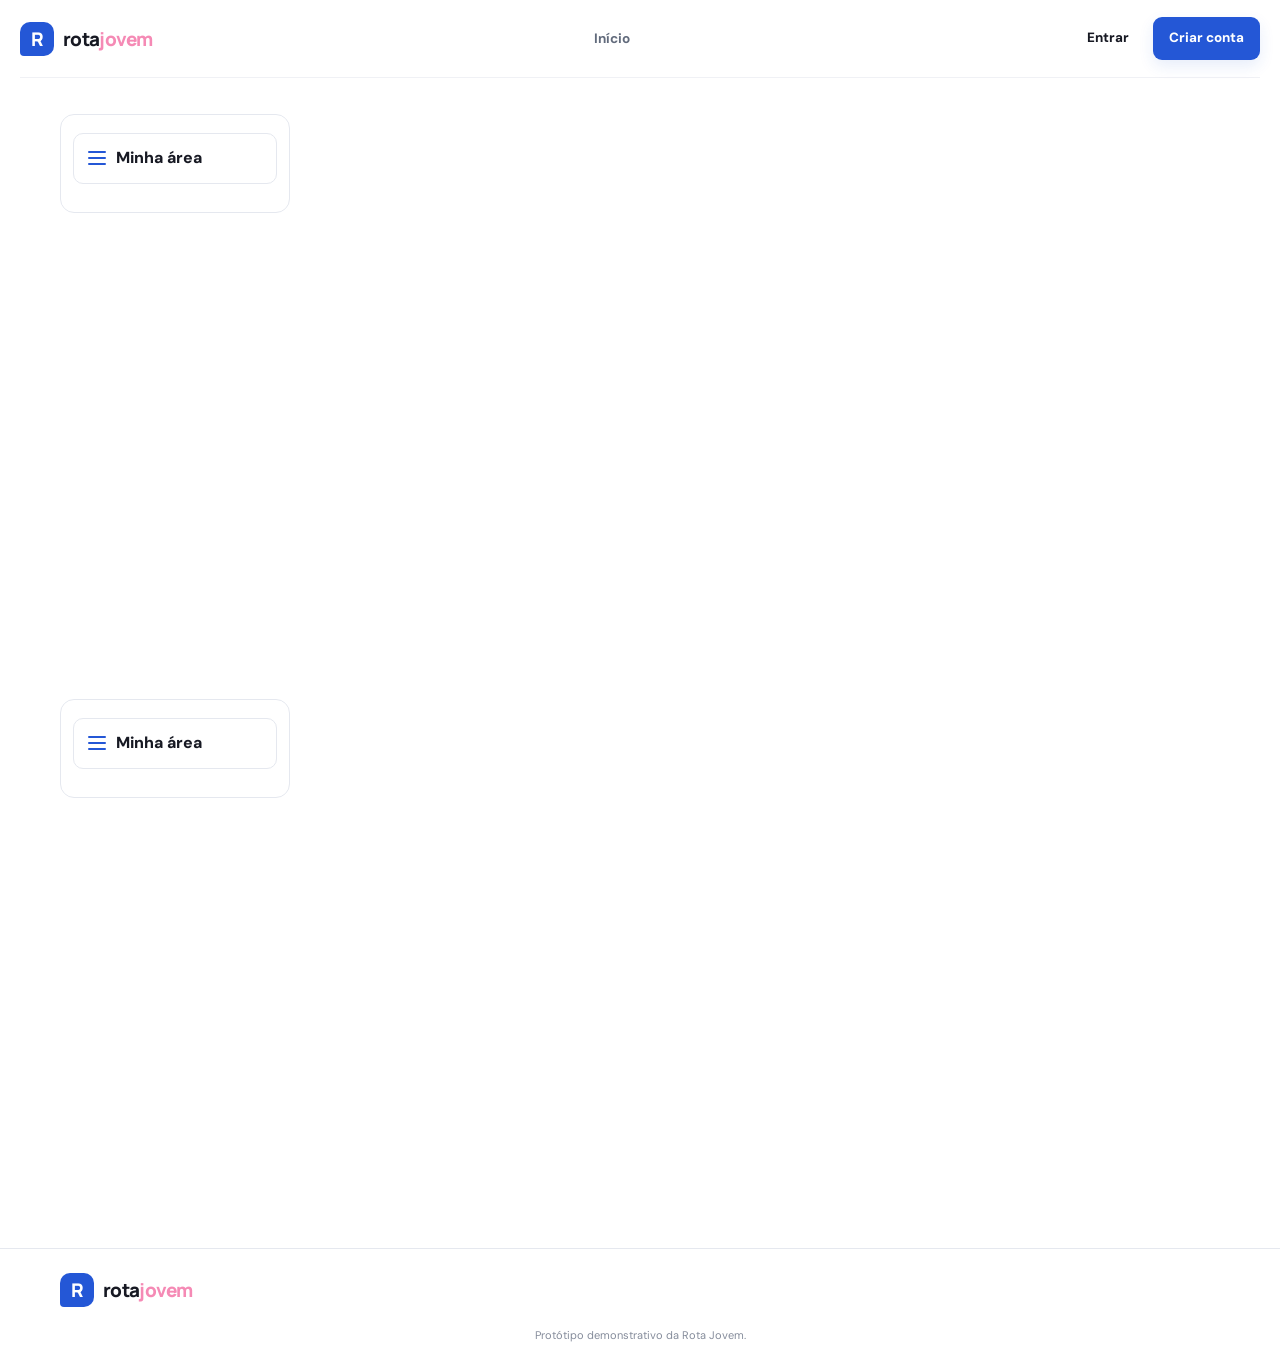
==== index.html @ 00c64051 "1- Subindo o projeto" ====
<!doctype html>
<html lang="pt-BR">

<head>
  <meta charset="utf-8">
  <meta name="viewport" content="width=device-width,initial-scale=1">
  <meta name="theme-color" content="#2457d6">
  <title>Rota Jovem | Desenvolvimento e oportunidades</title>
  <link rel="stylesheet" href="style.css">
  <script src="app.js" defer></script>
</head>

<body>
  <header class="barra-superior">
    <a class="marca" href="#inicio" aria-label="Rota Jovem, início"><span
        class="simbolo-marca">R</span><span>rota<strong>jovem</strong></span></a>
    <button class="menu-celular" id="mobileMenu" aria-label="Abrir menu">Menu</button>
    <nav id="mainNav" class="navegacao-principal">
      <a href="#inicio" data-view="home" id="homeNavLink">Início</a>
    </nav>
    <div class="acoes-superiores" id="topActions">
      <button class="botao botao-discreto" data-action="open-login">Entrar</button>
      <button class="botao botao-principal" data-action="open-register">Criar conta</button>
    </div>
  </header>

  <main>
    <section class="tela ativo" id="view-home">
      <section class="destaque-inicial estrutura" id="inicio">
        <div class="texto-inicial">
          <p class="sobretitulo">Desenvolvimento, preparo e oportunidade</p>
          <h1>Seu próximo passo profissional <em>começa aqui.</em></h1>
          <p class="texto-chamada">Descubra seu caminho, desenvolva suas habilidades e encontre oportunidades para
            começar.</p>
          <div class="linha-botoes">
            <button class="botao botao-principal botao-grande" data-action="open-register" data-role="student">Sou
              estudante</button>
            <button class="botao botao-contorno botao-grande" data-action="open-register" data-role="company">Sou
              empresa</button>
          </div>

        </div>
        <div class="visual-inicial" aria-hidden="true">
          <div class="disco-inicial"></div>
          <div class="cartao-inicial">
            <span class="rotulo-pequeno">SUA ROTA</span>
            <div class="linha-ilustracao"></div>
            <div class="linha-ilustracao curto"></div>
            <div class="etapa-ilustrada"><span>01</span>
              <div><b>Descobrir</b><small>Interesses e caminhos</small></div>
            </div>
            <div class="etapa-ilustrada"><span>02</span>
              <div><b>Desenvolver</b><small>Prepare seus próximos passos</small></div>
            </div>
            <div class="etapa-ilustrada"><span>03</span>
              <div><b>Conectar</b><small>Novas oportunidades</small></div>
            </div>
          </div>
          <div class="etiqueta-ilustrada etiqueta-amarela">Aprender</div>
          <div class="etiqueta-ilustrada etiqueta-rosa">Avançar</div>
        </div>
      </section>
      <section class="avaliacoes estrutura" aria-labelledby="testimonialsTitle">
        <div class="titulo-avaliacoes">
          <p class="sobretitulo">Histórias que inspiram</p>
          <h2 id="testimonialsTitle">Novos caminhos começam com uma oportunidade.</h2>
          <div class="abas-avaliacoes" role="tablist" aria-label="Tipo de depoimento"><button type="button"
              class="aba-avaliacao ativo" data-testimonial-type="student" role="tab"
              aria-selected="true">Estudantes</button><button type="button" class="aba-avaliacao"
              data-testimonial-type="company" role="tab" aria-selected="false">Empresas</button></div>
        </div>
        <div class="carrossel-avaliacoes" aria-live="polite"><button class="seta-avaliacao" type="button"
            id="testimonialPrev" aria-label="Depoimento anterior">‹</button>
          <article class="cartao-avaliacao">
            <div class="estrelas-avaliacao" aria-label="5 de 5 estrelas">★★★★★</div>
            <blockquote id="testimonialQuote">“A plataforma me ajudou a organizar os próximos passos e enxergar
              possibilidades que eu ainda não conhecia.”</blockquote>
            <p class="autor-avaliacao" id="testimonialAuthor">Estudante participante</p><small
              class="nota-avaliacao">Exemplo ilustrativo de depoimento — não é uma avaliação real de cliente.</small>
          </article><button class="seta-avaliacao" type="button" id="testimonialNext"
            aria-label="Próximo depoimento">›</button>
        </div>
        <div class="pontos-carrossel" id="testimonialDots" aria-label="Selecionar depoimento"><button class="ativo"
            data-testimonial-index="0" aria-label="Depoimento 1"></button><button data-testimonial-index="1"
            aria-label="Depoimento 2"></button><button data-testimonial-index="2" aria-label="Depoimento 3"></button>
        </div>
      </section>
    </section>

    <section class="tela estrutura painel" id="view-student">
      <aside class="navegacao-lateral">
        <button class="botao-menu-area" type="button" aria-expanded="false" aria-controls="studentMenuLinks"><span
            class="linhas-menu" aria-hidden="true"><i></i><i></i><i></i></span> Minha área</button>
        <div class="links-menu-area" id="studentMenuLinks">
          <p class="sobretitulo">Área do estudante</p>
          <h2 id="studentGreeting">Sua jornada</h2>
          <button class="link-lateral ativo" data-panel="student-overview">Visão geral</button>
          <button class="link-lateral" data-panel="career">Orientação profissional</button>
          <button class="link-lateral" data-panel="learning">Cursos e certificados</button>
          <button class="link-lateral" data-panel="resume">Meu currículo</button>
          <button class="link-lateral" data-panel="student-jobs">Encontrar vagas</button>
          <button class="link-lateral" data-panel="tasks">Microtarefas</button>
          <button class="link-lateral" data-panel="ranking">Ranking e reconhecimento</button>
          <button class="link-lateral" data-panel="profile">Meu perfil</button>
        </div>
      </aside>
      <div class="conteudo-painel">
        <section class="painel-cartao ativo" id="panel-student-overview">
          <div class="titulo-painel">
            <div>
              <p class="sobretitulo">Seu espaço</p>
              <h1>Continue de onde parou.</h1>
              <p>Organize seu desenvolvimento e acompanhe seus próximos passos.</p>
            </div>
          </div>
          <section class="cartao-conteudo trilha-montanha">
            <div class="introducao-trilha">
              <div>
                <p class="sobretitulo">Sua trilha</p>
                <h2>Um passo de cada vez.</h2>
                <p>Avance pela montanha no seu ritmo. Cada etapa abre um novo caminho.</p>
              </div><span class="marcador-trilha">ROTA<br>JOVEM</span>
            </div>
            <div class="caminho-trilha" id="routePath"><button class="parada-trilha" data-panel-link="career"><span
                  class="numero-etapa">1</span><strong>Descobrir</strong><small>Orientação profissional</small><i
                  id="routeStatus1">Ponto de partida</i></button><span class="conector-trilha"></span><button
                class="parada-trilha" data-panel-link="learning"><span
                  class="numero-etapa">2</span><strong>Preparar</strong><small>Capacitação e cursos</small><i
                  id="routeStatus2">Próxima etapa</i></button><span class="conector-trilha"></span><button
                class="parada-trilha" data-panel-link="tasks"><span
                  class="numero-etapa">3</span><strong>Praticar</strong><small>Atividades e experiências</small><i
                  id="routeStatus3">Em seguida</i></button><span class="conector-trilha"></span><button
                class="parada-trilha" data-panel-link="resume"><span class="numero-etapa">4</span><strong>Se
                  apresentar</strong><small>Currículo e perfil</small><i id="routeStatus4">Em seguida</i></button><span
                class="conector-trilha"></span><button class="parada-trilha" data-panel-link="student-jobs"><span
                  class="numero-etapa">5</span><strong>Chegar ao topo</strong><small>Vagas e entrevistas</small><i
                  id="routeStatus5">Objetivo da jornada</i></button></div>
            <div class="base-trilha"><span id="routeProgressText">0 de 5 etapas iniciadas</span>
              <div class="progresso-trilha"><span id="routeProgressBar"></span></div><button
                class="botao botao-principal" data-panel-link="career">Continuar trilha</button>
            </div>
          </section>
          <div class="grade-indicadores">
            <article><span>Etapas concluídas</span><b id="statSteps">0 de 4</b></article>
            <article><span>Cursos concluídos</span><b id="statCourses">0</b></article>
            <article><span>Certificados enviados</span><b id="statCertificates">0</b></article>
          </div>
          <div class="grade-conteudo">
            <article class="cartao-conteudo">
              <div class="cabecalho-cartao">
                <h3>Próximos passos</h3><span class="etiqueta">Seu progresso</span>
              </div>
              <div id="nextSteps" class="lista-verificacao"></div>
            </article>
            <article class="cartao-conteudo">
              <div class="cabecalho-cartao">
                <h3>Recomendação para você</h3>
              </div>
              <div id="studentRecommendation"></div><button class="botao botao-contorno largura-total"
                data-panel-link="career">Explorar orientação profissional</button>
            </article>
          </div>
          <div class="cartao-conteudo">
            <div class="cabecalho-cartao">
              <h3>Oportunidades recentes</h3><button class="botao-texto" data-panel-link="student-jobs">Ver
                todas</button>
            </div>
            <div id="studentRecentJobs" class="lista-compacta"></div>
          </div>
        </section>

        <section class="painel-cartao" id="panel-career">
          <div class="titulo-painel">
            <div>
              <p class="sobretitulo">Orientação profissional</p>
              <h1>Descubra caminhos possíveis.</h1>
              <p>O questionário abaixo é uma orientação inicial baseada em interesses, não um diagnóstico nem uma
                decisão definitiva.</p>
            </div>
          </div>
          <div class="cartao-conteudo inicio-carreira" id="careerStart">
            <h3>Você já tem uma área em mente?</h3>
            <p>Escolha uma opção para personalizar as próximas informações.</p>
            <div class="linha-botoes"><button class="botao botao-principal" id="careerUndecided">Ainda estou
                descobrindo</button><button class="botao botao-contorno" id="careerDefined">Já tenho uma área</button>
            </div>
          </div>
          <form class="cartao-conteudo pilha-formulario" id="careerQuiz" hidden>
            <h3>Questionário de interesses</h3>
            <p>Marque a opção que mais combina com você em cada pergunta.</p>
            <div id="quizQuestions"></div>
            <button class="botao botao-principal" type="submit">Ver minhas áreas sugeridas</button>
          </form>
          <form class="cartao-conteudo pilha-formulario" id="careerKnown" hidden>
            <h3>Explore uma área específica</h3><label for="knownCareer">Área ou carreira de interesse</label><input
              id="knownCareer" class="campo" placeholder="Ex.: tecnologia, administração, saúde" required>
            <button class="botao botao-principal" type="submit">Explorar possibilidades</button>
          </form>
          <div id="careerResults" class="cartao-conteudo" hidden></div>
          <div class="cartao-conteudo">
            <div class="cabecalho-cartao">
              <h3>Áreas para explorar</h3>
            </div>
            <div id="careerCatalog" class="grade-carreiras"></div>
          </div>
        </section>

        <section class="painel-cartao" id="panel-learning">
          <div class="titulo-painel">
            <div>
              <p class="sobretitulo">Capacitação</p>
              <h1>Aprenda algo novo.</h1>
              <p>Conteúdos introdutórios e indicações de cursos gratuitos para desenvolver competências.</p>
            </div>
          </div>
          <div id="courseGrid" class="grade-cursos"></div>
          <div class="cartao-conteudo pilha-formulario">
            <h3>Enviar certificado</h3>
            <p>Depois de concluir um curso, registre o certificado no seu perfil. O protótipo guarda o nome do arquivo e
              os dados informados neste navegador; o documento não é enviado a um servidor.</p>
            <form id="certificateForm"><label for="certificateCourse">Curso concluído</label><select class="campo"
                id="certificateCourse" required></select><label for="certificateFile">Arquivo do certificado (PDF ou
                imagem)</label><input class="campo" id="certificateFile" type="file" accept=".pdf,.png,.jpg,.jpeg"
                required><button class="botao botao-principal" type="submit">Registrar certificado</button></form>
            <div id="certificateList" class="lista-compacta"></div>
          </div>
        </section>

        <section class="painel-cartao" id="panel-resume">
          <div class="titulo-painel">
            <div>
              <p class="sobretitulo">Currículo</p>
              <h1>Apresente suas habilidades.</h1>
              <p>Preencha os dados e gere uma versão simples para revisar, imprimir ou salvar em PDF.</p>
            </div>
          </div>
          <form id="resumeForm" class="cartao-conteudo grade-formulario">
            <label>Nome para o currículo<input class="campo" name="fullName" required></label><label>E-mail de
              contato<input class="campo" name="email" type="email" required></label>
            <label>Cidade / região<input class="campo" name="location"
                placeholder="Ex.: Campinas, SP"></label><label>Escolaridade<input class="campo" name="education"
                placeholder="Ex.: 2º ano do ensino médio"></label>
            <label>Área de interesse<input class="campo" name="interests"
                placeholder="Ex.: administração, tecnologia"></label><label>Habilidades<input class="campo"
                name="skills" placeholder="Separe por vírgulas"></label>
            <label class="largo">Objetivo profissional<textarea class="campo" name="objective" rows="3"
                placeholder="Uma breve apresentação profissional"></textarea></label>
            <label class="largo">Cursos e certificados<textarea class="campo" name="courses" rows="3"
                placeholder="Cursos concluídos, certificados e projetos"></textarea></label>
            <div class="largo linha-botoes"><button class="botao botao-principal" type="submit">Atualizar
                currículo</button><button class="botao botao-contorno" type="button" id="printResume">Imprimir / salvar
                em PDF</button></div>
          </form>
          <div id="resumePreview" class="previa-curriculo"></div>
        </section>

        <section class="painel-cartao" id="panel-student-jobs">
          <div class="titulo-painel">
            <div>
              <p class="sobretitulo">Vagas</p>
              <h1>Encontre uma oportunidade.</h1>
              <p>Filtre as vagas cadastradas neste protótipo por localidade, área, habilidades ou empresa.</p>
            </div>
          </div>
          <form id="jobFilter" class="cartao-conteudo grade-filtros">
            <label>Localidade<input class="campo" name="location" placeholder="Cidade ou remoto"></label><label>Área de
              interesse<input class="campo" name="area" placeholder="Ex.: tecnologia"></label><label>Habilidades
              exigidas<input class="campo" name="skills" placeholder="Ex.: comunicação"></label><label>Empresa
              desejada<input class="campo" name="company" placeholder="Nome da empresa"></label>
            <label class="largo">Certificados exigidos<input class="campo" name="certificate"
                placeholder="Opcional"></label>
            <div class="largo linha-botoes"><button class="botao botao-principal" type="submit">Filtrar
                oportunidades</button><button class="botao botao-contorno" type="reset">Limpar filtros</button></div>
          </form>
          <div id="jobResults" class="grade-vagas"></div>
        </section>

        <section class="painel-cartao" id="panel-tasks">
          <div class="titulo-painel">
            <div>
              <p class="sobretitulo">Microtarefas</p>
              <h1>Atividades de curta duração.</h1>
              <p>Esta área é demonstrativa. No projeto, tarefas remuneradas ficam restritas a pessoas com 18 anos ou
                mais.</p>
            </div>
          </div>
          <div id="taskAgeNotice" class="aviso" hidden></div>
          <div id="taskStudentArea">
            <div class="cartao-conteudo">
              <h3>Dados de recebimento</h3>
              <p>Por segurança, este protótipo não solicita nem armazena dados bancários reais. Uma versão de produção
                exigiria provedor de pagamentos e controles de segurança apropriados.</p>
              <p class="suave">Cadastro de recebimento: não disponível nesta demonstração.</p>
            </div>
            <div id="taskList" class="grade-tarefas"></div>
          </div>
        </section>

        <section class="painel-cartao" id="panel-ranking">
          <div class="titulo-painel">
            <div>
              <p class="sobretitulo">Reconhecimento</p>
              <h1>Seu progresso conta.</h1>
              <p>Uma proposta de ranking por participação em cursos e atividades concluídas, com ligas e possíveis
                recompensas educativas.</p>
            </div>
          </div>
          <div class="cartao-conteudo cartao-liga">
            <p class="sobretitulo">Sua liga demonstrativa</p>
            <h2 id="leagueName">Bronze</h2>
            <p id="leagueDescription">Conclua cursos e atividades para acumular pontos de demonstração.</p>
            <div class="trilho-progresso"><span id="leagueProgress"></span></div>
            <p id="pointsText">0 pontos</p>
          </div>
          <div class="cartao-conteudo">
            <h3>Como poderia funcionar</h3>
            <p>Os pontos representam participação no protótipo. Vouchers, visitas a empresas e outras recompensas são
              ideias para uma etapa futura; não há prêmios reais disponíveis nesta versão.</p>
          </div>
          <div class="cartao-conteudo">
            <div class="cabecalho-cartao">
              <h3>Ranking local</h3><span class="etiqueta">Dados demonstrativos</span>
            </div>
            <div id="rankingList" class="ranking-list"></div>
          </div>
        </section>

        <section class="painel-cartao" id="panel-profile">
          <div class="titulo-painel">
            <div>
              <p class="sobretitulo">Conta</p>
              <h1>Seu perfil.</h1>
              <p>Revise os dados básicos usados para personalizar a experiência.</p>
            </div>
          </div>
          <form id="studentProfileForm" class="cartao-conteudo pilha-formulario"><label>Nome<input class="campo"
                name="name" required></label><label>E-mail<input class="campo" name="email" type="email"
                required></label><label>Idade<input class="campo" name="age" type="number" min="14" max="20"
                required></label><label>Escolaridade<select class="campo" name="education" required>
                <option value="">Selecione</option>
                <option>Ensino médio — 1º ano</option>
                <option>Ensino médio — 2º ano</option>
                <option>Ensino médio — 3º ano</option>
                <option>Ensino técnico integrado</option>
                <option>Ensino médio concluído</option>
              </select></label><button class="botao botao-principal" type="submit">Salvar perfil</button></form>
        </section>
      </div>
    </section>

    <section class="tela estrutura painel" id="view-company">
      <aside class="navegacao-lateral">
        <button class="botao-menu-area" type="button" aria-expanded="false" aria-controls="companyMenuLinks"><span
            class="linhas-menu" aria-hidden="true"><i></i><i></i><i></i></span> Minha área</button>
        <div class="links-menu-area" id="companyMenuLinks">
          <p class="sobretitulo">Área da empresa</p>
          <h2 id="companyGreeting">Painel da empresa</h2>
          <button class="link-lateral ativo" data-panel="company-overview">Visão geral</button>
          <button class="link-lateral" data-panel="company-vacancies">Vagas de emprego</button>
          <button class="link-lateral" data-panel="company-tasks">Microtarefas</button>
          <button class="link-lateral" data-panel="company-candidates">Candidatos compatíveis</button>
          <button class="link-lateral" data-panel="company-plan">Planos e divulgação</button>
          <button class="link-lateral" data-panel="company-profile">Perfil da empresa</button>
        </div>
      </aside>
      <div class="conteudo-painel">
        <section class="painel-cartao ativo" id="panel-company-overview">
          <div class="titulo-painel">
            <div>
              <p class="sobretitulo">Painel da empresa</p>
              <h1>Divulgue e encontre talentos.</h1>
              <p>Publique oportunidades, acompanhe inscrições e consulte perfis demonstrativos compatíveis.</p>
            </div><button class="botao botao-principal" data-panel-link="company-vacancies">Publicar vaga</button>
          </div>
          <div class="grade-indicadores">
            <article><span>Vagas publicadas</span><b id="companyStatJobs">0</b></article>
            <article><span>Inscrições recebidas</span><b id="companyStatApps">0</b></article>
            <article><span>Microtarefas abertas</span><b id="companyStatTasks">0</b></article>
          </div>
          <div class="cartao-conteudo">
            <div class="cabecalho-cartao">
              <h3>Suas oportunidades</h3><button class="botao-texto" data-panel-link="company-vacancies">Gerenciar
                vagas</button>
            </div>
            <div id="companyRecentJobs" class="lista-compacta"></div>
          </div>
          <div class="cartao-conteudo">
            <h3>Como funciona</h3>
            <p>Cadastre uma vaga e descreva os requisitos. A plataforma compara critérios com os perfis que existem no
              protótipo e organiza os candidatos por compatibilidade. Nenhuma contratação é automática.</p>
          </div>
        </section>
        <section class="painel-cartao" id="panel-company-vacancies">
          <div class="titulo-painel">
            <div>
              <p class="sobretitulo">Publicação</p>
              <h1>Gerencie suas vagas.</h1>
              <p>Cadastre oportunidades de Jovem Aprendiz e vagas de início de carreira.</p>
            </div>
          </div>
          <form id="vacancyForm" class="cartao-conteudo grade-formulario">
            <label class="largo">Título da vaga<input class="campo" name="title" required
                placeholder="Ex.: Jovem Aprendiz — Administrativo"></label>
            <label>Área<input class="campo" name="area" required
                placeholder="Ex.: administração"></label><label>Localidade<input class="campo" name="location" required
                placeholder="Cidade, estado ou remoto"></label>
            <label>Modalidade<select class="campo" name="workMode">
                <option>Presencial</option>
                <option>Híbrido</option>
                <option>Remoto</option>
              </select></label><label>Tipo de oportunidade<select class="campo" name="type">
                <option>Jovem Aprendiz</option>
                <option>Estágio</option>
                <option>Entrada no mercado</option>
              </select></label>
            <label class="largo">Habilidades desejadas<input class="campo" name="skills"
                placeholder="Separe por vírgulas"></label><label class="largo">Certificados ou requisitos<input
                class="campo" name="certificates" placeholder="Opcional"></label>
            <label class="largo">Descrição<textarea class="campo" name="description" rows="3" required
                placeholder="Responsabilidades e requisitos principais"></textarea></label>
            <label>Faixa etária mínima<input class="campo" name="minAge" type="number" min="14" max="99"
                value="14"></label><label>Faixa etária máxima<input class="campo" name="maxAge" type="number" min="14"
                max="99" value="20"></label>
            <div class="largo"><button class="botao botao-principal" type="submit">Publicar vaga</button></div>
          </form>
          <div class="cartao-conteudo">
            <div class="cabecalho-cartao">
              <h3>Vagas cadastradas</h3>
            </div>
            <div id="companyVacancyList" class="lista-compacta"></div>
          </div>
        </section>
        <section class="painel-cartao" id="panel-company-tasks">
          <div class="titulo-painel">
            <div>
              <p class="sobretitulo">Atividades</p>
              <h1>Publique microtarefas.</h1>
              <p>Esta funcionalidade é um protótipo e deve ser revisada juridicamente antes de uso real.</p>
            </div>
          </div>
          <form id="taskForm" class="cartao-conteudo grade-formulario">
            <label class="largo">Título da tarefa<input class="campo" name="title" required
                placeholder="Ex.: Organizar uma planilha de demonstração"></label><label>Categoria<input class="campo"
                name="area" required placeholder="Ex.: dados"></label><label>Prazo em dias<input class="campo"
                name="deadline" type="number" min="1" max="90" value="7" required></label>
            <label>Valor demonstrativo (R$)<input class="campo" name="payment" type="number" min="0" step="0.01"
                required placeholder="0,00"></label><label>Certificado obrigatório<input class="campo"
                name="certificate" placeholder="Nenhum, se não houver"></label>
            <label class="largo">Descrição e entrega esperada<textarea class="campo" name="description" rows="3"
                required></textarea></label>
            <div class="largo"><button class="botao botao-principal" type="submit">Publicar microtarefa</button></div>
          </form>
          <div class="cartao-conteudo">
            <h3>Microtarefas publicadas</h3>
            <div id="companyTaskList" class="lista-compacta"></div>
          </div>
        </section>
        <section class="painel-cartao" id="panel-company-candidates">
          <div class="titulo-painel">
            <div>
              <p class="sobretitulo">Seleção</p>
              <h1>Perfis por compatibilidade.</h1>
              <p>Veja candidatos demonstrativos e compare requisitos. Os perfis de exemplo não representam pessoas
                reais.</p>
            </div>
          </div>
          <div class="cartao-conteudo">
            <h3>Selecione uma vaga</h3><select class="campo" id="candidateVacancySelect"></select>
            <div id="candidateResults" class="lista-candidatos"></div>
          </div>
          <div class="cartao-conteudo">
            <h3>Modelo de acesso</h3>
            <p>A navegação e uma prévia limitada de perfis são gratuitas no conceito freemium. O acesso a uma base
              ampliada e serviços de divulgação aparecem como opções de plano, sem cobrança real implementada.</p>
            <button class="botao botao-contorno" data-panel-link="company-plan">Ver planos demonstrativos</button>
          </div>
        </section>
        <section class="painel-cartao" id="panel-company-plan">
          <div class="titulo-painel">
            <div>
              <p class="sobretitulo">Modelo freemium</p>
              <h1>Escolha como divulgar.</h1>
              <p>Valores abaixo são apenas exemplos para discutir o modelo comercial; não há pagamentos habilitados.</p>
            </div>
          </div>
          <div class="grade-planos">
            <article class="cartao-plano">
              <p class="sobretitulo">Gratuito</p>
              <h2>R$ 0</h2>
              <p>Para conhecer a plataforma.</p>
              <ul>
                <li>Publicação de vagas no protótipo</li>
                <li>Prévia limitada de perfis fictícios</li>
                <li>Filtros básicos</li>
              </ul><span class="etiqueta">Plano demonstrativo</span>
            </article>
            <article class="cartao-plano destaque">
              <p class="sobretitulo">Seleção ampliada</p>
              <h2>R$ 99 <small>/ exemplo</small></h2>
              <p>Para explorar uma base maior.</p>
              <ul>
                <li>Lista ampliada de perfis compatíveis</li>
                <li>Organização por requisitos</li>
                <li>Relatório demonstrativo de compatibilidade</li>
              </ul><span class="etiqueta">Preço ilustrativo</span>
            </article>
            <article class="cartao-plano">
              <p class="sobretitulo">Divulgação</p>
              <h2>Personalizado</h2>
              <p>Para ampliar o alcance da vaga.</p>
              <ul>
                <li>Divulgação em canais parceiros, se formalizados</li>
                <li>Publicações e campanhas</li>
                <li>Acompanhamento de resultados</li>
              </ul><span class="etiqueta">Serviço futuro</span>
            </article>
          </div>
          <div class="cartao-conteudo">
            <h3>Importante sobre a proposta</h3>
            <p>A divulgação em escolas, redes sociais e instituições depende de parcerias reais e autorização. O
              protótipo não afirma ter essas parcerias. Antes de vender acesso a currículos, será necessário definir
              consentimento, privacidade, critérios de seleção, retenção de dados e termos de serviço.</p>
          </div>
        </section>
        <section class="painel-cartao" id="panel-company-profile">
          <div class="titulo-painel">
            <div>
              <p class="sobretitulo">Conta empresarial</p>
              <h1>Dados da empresa.</h1>
            </div>
          </div>
        </section>
      </div>
    </section>


  </main>

  <footer class="rodape">
    <div class="estrutura conteudo-rodape"><a class="marca" href="#inicio"><span
          class="simbolo-marca">R</span><span>rota<strong>jovem</strong></span></a><small>Protótipo demonstrativo da
        Rota Jovem.</small></div>
  </footer>

  <div class="fundo-janela" id="authModal" hidden>
    <section class="janela" role="dialog" aria-modal="true" aria-labelledby="authTitle">
      <button class="fechar-janela" id="closeModal" aria-label="Fechar">Fechar</button>
      <a class="marca marca-janela" href="#inicio"><span
          class="simbolo-marca">R</span><span>rota<strong>jovem</strong></span></a>
      <p class="sobretitulo">Acesse a plataforma</p>
      <h2 id="authTitle">Crie sua conta</h2>
      <p id="authIntro" class="suave">Escolha seu perfil e preencha os dados.</p>
      <div class="abas-acesso"><button class="aba-acesso ativo" data-auth-mode="register">Criar conta</button><button
          class="aba-acesso" data-auth-mode="login">Entrar</button></div>
      <form id="authForm" class="pilha-formulario">
        <fieldset class="escolha-perfil">
          <legend>Tipo de conta</legend><label><input type="radio" name="role" value="student" checked>
            Estudante</label><label><input type="radio" name="role" value="company"> Empresa</label>
        </fieldset>
        <div id="authNameWrap"><label for="authName">Nome completo / empresa</label><input class="campo" id="authName"
            name="name" required></div>
        <div id="authStudentFields"><label for="authCpf">CPF</label><input class="campo" id="authCpf" name="cpf"
            inputmode="numeric" autocomplete="off" placeholder="000.000.000-00" maxlength="14"><label
            for="authAge">Idade (14 a 20 anos)</label><input class="campo" id="authAge" name="age" type="number"
            min="14" max="20"><label for="authEducation">Escolaridade</label><select class="campo" id="authEducation"
            name="education">
            <option value="">Selecione</option>
            <option>Ensino médio — 1º ano</option>
            <option>Ensino médio — 2º ano</option>
            <option>Ensino médio — 3º ano</option>
            <option>Ensino técnico integrado</option>
            <option>Ensino médio concluído</option>
          </select></div>
        <div id="authCompanyFields" hidden><label for="authCnpj">CNPJ</label><input class="campo" id="authCnpj"
            name="cnpj" inputmode="numeric" placeholder="00.000.000/0000-00" maxlength="18"></div>
        <label for="authEmail">E-mail</label><input class="campo" id="authEmail" name="email" type="email" required>
        <label for="authPassword">Senha</label><input class="campo" id="authPassword" name="password" type="password"
          minlength="6" required>
        <button class="botao botao-principal botao-grande largura-total" id="authSubmit" type="submit">Criar conta
          demonstrativa</button>
        <p class="texto-miudo">Use somente dados fictícios. Esta demonstração guarda dados no navegador e não possui
          segurança de autenticação de um serviço real.</p>
      </form>
    </section>
  </div>
  <div class="fundo-janela" id="jobInfoModal" hidden>
    <section class="janela janela-detalhes-vaga" role="dialog" aria-modal="true" aria-labelledby="jobInfoTitle"><button
        class="fechar-janela" id="closeJobInfo" aria-label="Fechar">Fechar</button>
      <p class="sobretitulo" id="jobInfoCompany">Empresa</p>
      <h2 id="jobInfoTitle">Detalhes da vaga</h2>
      <div id="jobInfoBody"></div><button class="botao botao-principal botao-grande largura-total"
        id="jobInfoInterest">Tenho interesse</button>
    </section>
  </div>
  <div class="notificacao" id="toast" role="status" aria-live="polite"></div>
</body>

</html>
---- style.css ----
@import url('https://fonts.googleapis.com/css2?family=DM+Sans:wght@400;500;600;700&family=Manrope:wght@400;500;600;700;800&display=swap');

:root {
    --blue: #2457d6;
    --blue-dark: #173b96;
    --blue-pale: #edf2ff;
    --yellow: #ffd84d;
    --pink: #f58ab5;
    --pink-pale: #fff0f6;
    --ink: #171923;
    --muted: #697184;
    --line: #e5e8ef;
    --paper: #fff;
    --wash: #f7f8fb;
    --green: #21784c;
    --radius: 16px
}

* {
    box-sizing: border-box
}

html {
    scroll-behavior: smooth;
    scroll-padding-top: 88px
}

body {
    margin: 0;
    font-family: 'DM Sans', sans-serif;
    color: var(--ink);
    background: #fff;
    line-height: 1.55
}

button,
input,
textarea,
select {
    font: inherit
}

button {
    cursor: pointer
}

a {
    color: inherit;
    text-decoration: none
}

button:focus-visible,
a:focus-visible,
input:focus-visible,
select:focus-visible,
textarea:focus-visible {
    outline: 3px solid #2457d655;
    outline-offset: 2px
}

.estrutura {
    width: min(1160px, calc(100% - 40px));
    margin-inline: auto
}

.barra-superior {
    height: 78px;
    width: min(1240px, calc(100% - 40px));
    margin: auto;
    display: flex;
    align-items: center;
    justify-content: space-between;
    gap: 24px;
    border-bottom: 1px solid #f0f1f5
}

.marca {
    display: inline-flex;
    align-items: center;
    gap: 9px;
    font: 800 1.18rem Manrope, sans-serif;
    letter-spacing: -.7px;
    white-space: nowrap
}

.marca strong {
    color: var(--pink);
    font-weight: 800
}

.simbolo-marca {
    display: grid;
    place-items: center;
    width: 34px;
    height: 34px;
    border-radius: 10px 10px 10px 4px;
    background: var(--blue);
    color: white
}

.navegacao-principal {
    display: flex;
    gap: 25px
}

.navegacao-principal a {
    font-size: .85rem;
    font-weight: 700;
    color: #626b7c
}

.navegacao-principal a:hover {
    color: var(--blue)
}

.acoes-superiores {
    display: flex;
    gap: 8px
}

.botao {
    display: inline-flex;
    align-items: center;
    justify-content: center;
    gap: 8px;
    padding: 10px 15px;
    border: 1px solid transparent;
    border-radius: 9px;
    font-size: .84rem;
    font-weight: 800;
    transition: transform .18s, background .18s, border-color .18s
}

.botao:hover {
    transform: translateY(-1px)
}

.botao-principal {
    background: var(--blue);
    color: #fff;
    box-shadow: 0 6px 15px #2457d61c
}

.botao-principal:hover {
    background: var(--blue-dark)
}

.botao-contorno {
    border-color: #d8deea;
    background: #fff;
    color: var(--ink)
}

.botao-contorno:hover {
    border-color: var(--blue);
    color: var(--blue)
}

.botao-discreto {
    background: white;
    color: var(--ink)
}

.botao-escuro {
    background: var(--ink);
    color: white
}

.botao-grande {
    padding: 13px 19px;
    font-size: .9rem
}

.largura-total {
    width: 100%
}

.menu-celular {
    display: none;
    border: 1px solid var(--line);
    background: white;
    padding: 8px 11px;
    border-radius: 8px;
    font-weight: 700
}

.destaque-inicial {
    display: grid;
    grid-template-columns: 1.05fr .95fr;
    align-items: center;
    gap: 45px;
    padding-top: 66px;
    padding-bottom: 68px
}

.sobretitulo {
    margin: 0 0 12px;
    color: var(--blue);
    font-size: .69rem;
    letter-spacing: 1.25px;
    text-transform: uppercase;
    font-weight: 800
}

.destaque-inicial h1,
.titulo-painel h1 {
    font: 800 clamp(2.7rem, 4.7vw, 4.15rem)/1.1 Manrope, sans-serif;
    letter-spacing: -2px;
    margin: 0;
    max-width: 650px
}

.destaque-inicial h1 em,
.titulo-secao h2 em {
    font-style: normal;
    color: var(--blue)
}

.texto-chamada {
    font-size: 1rem;
    color: var(--muted);
    max-width: 560px;
    margin: 20px 0 24px
}

.linha-botoes {
    display: flex;
    align-items: center;
    gap: 10px;
    flex-wrap: wrap
}

.texto-auxiliar {
    margin: 19px 0 0;
    color: #858c9b;
    font-size: .75rem
}

.visual-inicial {
    height: 370px;
    border-radius: 25px;
    background: linear-gradient(135deg, #f0f4ff, #fff1f6);
    position: relative;
    overflow: hidden;
    display: grid;
    place-items: center
}

.disco-inicial {
    position: absolute;
    width: 285px;
    height: 285px;
    border-radius: 50%;
    background: #dce6ff;
    right: 10%;
    top: 35px
}

.cartao-inicial {
    position: relative;
    z-index: 1;
    width: min(300px, 78%);
    padding: 24px;
    background: #fff;
    border: 1px solid #fff;
    border-radius: 17px;
    box-shadow: 0 24px 55px #263d7518;
    transform: rotate(-2deg)
}

.rotulo-pequeno {
    font-size: .65rem;
    font-weight: 800;
    letter-spacing: 1.4px;
    color: var(--blue)
}

.linha-ilustracao {
    height: 7px;
    border-radius: 8px;
    background: #e9ecf3;
    margin-top: 13px
}

.linha-ilustracao.short {
    width: 60%;
    margin-bottom: 17px
}

.etapa-ilustrada {
    display: flex;
    align-items: center;
    gap: 11px;
    border-top: 1px solid var(--line);
    padding: 12px 0
}

.etapa-ilustrada>span {
    display: grid;
    place-items: center;
    width: 34px;
    height: 34px;
    border-radius: 9px;
    background: var(--blue-pale);
    font-size: .7rem;
    font-weight: 800;
    color: var(--blue)
}

.etapa-ilustrada:nth-of-type(4)>span {
    background: #fff6ce;
    color: #876700
}

.etapa-ilustrada b,
.etapa-ilustrada small {
    display: block
}

.etapa-ilustrada b {
    font-size: .8rem
}

.etapa-ilustrada small {
    font-size: .68rem;
    color: var(--muted)
}

.etiqueta-ilustrada {
    position: absolute;
    z-index: 2;
    padding: 9px 14px;
    border: 1.5px solid var(--ink);
    border-radius: 8px;
    font-size: .75rem;
    font-weight: 800;
    box-shadow: 3px 3px 0 var(--ink)
}

.etiqueta-amarela {
    right: 8%;
    top: 58px;
    background: var(--yellow);
    transform: rotate(6deg)
}

.etiqueta-rosa {
    left: 6%;
    bottom: 47px;
    background: var(--pink);
    transform: rotate(-6deg)
}

.faixa-destaques {
    display: flex;
    justify-content: center;
    gap: clamp(22px, 6vw, 90px);
    padding: 19px 20px;
    background: #fbfbfd;
    border-block: 1px solid var(--line);
    flex-wrap: wrap
}

.faixa-destaques div {
    display: flex;
    align-items: center;
    gap: 10px;
    font-size: .8rem;
    font-weight: 700
}

.faixa-destaques b {
    font-size: .68rem;
    color: var(--blue);
    background: var(--blue-pale);
    padding: 5px 7px;
    border-radius: 5px
}

.secao {
    padding-top: 82px;
    padding-bottom: 82px
}

.titulo-secao {
    display: flex;
    align-items: flex-end;
    justify-content: space-between;
    gap: 25px;
    margin-bottom: 29px
}

.titulo-secao h2 {
    font: 800 clamp(1.9rem, 3vw, 2.65rem)/1.17 Manrope, sans-serif;
    letter-spacing: -1px;
    margin: 0
}

.titulo-secao>p {
    max-width: 330px;
    margin: 0;
    color: var(--muted);
    font-size: .88rem
}

.grade-etapas {
    display: grid;
    grid-template-columns: repeat(4, 1fr);
    gap: 14px
}

.cartao-etapa {
    border: 1px solid var(--line);
    border-radius: 14px;
    padding: 22px 19px;
    min-height: 190px;
    position: relative;
    overflow: hidden
}

.cartao-etapa:after {
    content: "";
    height: 4px;
    position: absolute;
    bottom: 0;
    left: 0;
    right: 0;
    background: var(--blue)
}

.cartao-etapa:nth-child(2):after {
    background: var(--pink)
}

.cartao-etapa:nth-child(3):after {
    background: var(--yellow)
}

.cartao-etapa:nth-child(4):after {
    background: var(--blue)
}

.numero-etapa {
    font-size: .7rem;
    font-weight: 800;
    color: var(--blue)
}

.cartao-etapa h3 {
    font: 800 1rem Manrope, sans-serif;
    margin: 22px 0 8px
}

.cartao-etapa p,
.colunas-publico p:not(.sobretitulo) {
    font-size: .82rem;
    color: var(--muted);
    margin: 0
}

.faixa-publico {
    background: linear-gradient(110deg, #fff0f6 0 50%, #f0f4ff 50%)
}

.colunas-publico {
    display: grid;
    grid-template-columns: 1fr 1fr;
    gap: clamp(35px, 7vw, 90px);
    padding-top: 58px;
    padding-bottom: 58px
}

.colunas-publico h2 {
    font: 800 clamp(1.65rem, 2.7vw, 2.3rem)/1.2 Manrope, sans-serif;
    letter-spacing: -.8px;
    margin: 0 0 14px;
    max-width: 480px
}

.colunas-publico article p:not(.sobretitulo) {
    max-width: 470px;
    margin-bottom: 20px
}

.grade-vagas {
    display: grid;
    grid-template-columns: repeat(3, 1fr);
    gap: 15px
}

.cartao-vaga {
    border: 1px solid var(--line);
    border-radius: 14px;
    padding: 20px;
    display: flex;
    flex-direction: column;
    min-width: 0
}

.cartao-vaga:hover {
    box-shadow: 0 14px 35px #1e305a0d
}

.empresa-vaga {
    font-size: .68rem;
    color: var(--muted);
    font-weight: 700;
    margin-bottom: 9px
}

.cartao-vaga h3 {
    font: 800 1rem/1.35 Manrope, sans-serif;
    margin: 0 0 7px
}

.metadados-vaga {
    font-size: .75rem;
    color: var(--muted);
    margin: 0 0 12px
}

.lista-etiquetas {
    display: flex;
    gap: 6px;
    flex-wrap: wrap;
    margin: 0 0 17px
}

.etiqueta {
    font-size: .65rem;
    background: var(--wash);
    padding: 5px 7px;
    border-radius: 5px;
    color: #525a6a
}

.cartao-vaga .botao {
    margin-top: auto
}

.aviso-legal,
.suave {
    color: #858c9b;
    font-size: .74rem
}

.aviso-legal {
    margin-top: 15px
}

.rodape {
    border-top: 1px solid var(--line)
}

.conteudo-rodape {
    padding: 24px 0;
    display: flex;
    align-items: center;
    gap: 20px;
    flex-wrap: wrap
}

.rodape p {
    font-size: .78rem;
    color: var(--muted);
    margin: 0
}

.rodape small {
    width: 100%;
    text-align: center;
    color: #858c9b;
    font-size: .69rem
}

.tela {
    display: none
}

.tela.active {
    display: block
}

.painel {
    display: grid;
    grid-template-columns: 230px minmax(0, 1fr);
    gap: 30px;
    padding-top: 36px;
    padding-bottom: 70px;
    min-height: 65vh
}

.navegacao-lateral {
    align-self: start;
    position: sticky;
    top: 18px;
    border: 1px solid var(--line);
    border-radius: 14px;
    padding: 18px 12px;
    background: white
}

.navegacao-lateral h2 {
    font: 800 1.1rem Manrope, sans-serif;
    margin: 0 8px 17px;
    overflow-wrap: anywhere
}

.navegacao-lateral .sobretitulo {
    margin-left: 8px
}

.link-lateral {
    display: block;
    width: 100%;
    text-align: left;
    border: 0;
    background: transparent;
    border-radius: 8px;
    padding: 10px 9px;
    color: #5e6677;
    font-size: .8rem;
    font-weight: 700;
    margin: 2px 0
}

.link-lateral:hover,
.link-lateral.active {
    background: var(--blue-pale);
    color: var(--blue)
}

.conteudo-painel {
    min-width: 0
}

.painel-cartao {
    display: none
}

.painel-cartao.active {
    display: block
}

.titulo-painel {
    display: flex;
    align-items: flex-end;
    justify-content: space-between;
    gap: 20px;
    margin-bottom: 23px
}

.titulo-painel h1 {
    font-size: clamp(1.9rem, 3.5vw, 2.65rem);
    letter-spacing: -1.1px
}

.titulo-painel p:not(.sobretitulo) {
    color: var(--muted);
    font-size: .86rem;
    margin: 10px 0 0;
    max-width: 650px
}

.grade-indicadores {
    display: grid;
    grid-template-columns: repeat(3, 1fr);
    gap: 12px;
    margin-bottom: 17px
}

.grade-indicadores article {
    padding: 17px;
    border: 1px solid var(--line);
    border-radius: 12px
}

.grade-indicadores span,
.grade-indicadores b {
    display: block
}

.grade-indicadores span {
    font-size: .72rem;
    color: var(--muted)
}

.grade-indicadores b {
    font: 800 1.55rem Manrope, sans-serif;
    margin-top: 6px
}

.grade-conteudo {
    display: grid;
    grid-template-columns: 1fr 1fr;
    gap: 14px
}

.cartao-conteudo {
    border: 1px solid var(--line);
    border-radius: 13px;
    padding: 20px;
    margin-bottom: 14px;
    min-width: 0
}

.cartao-conteudo h3 {
    font: 800 1rem Manrope, sans-serif;
    margin: 0 0 10px
}

.cartao-conteudo p {
    font-size: .83rem;
    color: var(--muted)
}

.cabecalho-cartao {
    display: flex;
    align-items: center;
    justify-content: space-between;
    gap: 12px;
    margin-bottom: 12px
}

.cabecalho-cartao h3 {
    margin: 0
}

.etiqueta {
    display: inline-flex;
    padding: 5px 8px;
    border-radius: 5px;
    background: var(--blue-pale);
    color: var(--blue);
    font-size: .65rem;
    font-weight: 800
}

.botao-texto {
    border: 0;
    background: transparent;
    color: var(--blue);
    font-size: .78rem;
    font-weight: 800
}

.lista-verificacao {
    display: grid;
    gap: 11px
}

.item-verificacao {
    display: flex;
    align-items: center;
    gap: 9px;
    font-size: .79rem
}

.marca-verificacao {
    width: 18px;
    height: 18px;
    border: 1px solid #cdd3df;
    border-radius: 5px;
    display: grid;
    place-items: center;
    font-size: .65rem;
    color: var(--green);
    flex-shrink: 0
}

.marca-verificacao.done {
    background: #e8f6ee;
    border-color: #b8e2c9
}

.caixa-recomendacao {
    padding: 14px;
    border-radius: 10px;
    background: var(--blue-pale);
    margin-bottom: 13px
}

.caixa-recomendacao h4 {
    margin: 0 0 6px;
    font-size: .88rem
}

.caixa-recomendacao p {
    margin: 0;
    font-size: .78rem
}

.lista-compacta {
    display: grid;
    gap: 0
}

.linha-compacta {
    display: flex;
    align-items: flex-start;
    justify-content: space-between;
    gap: 15px;
    padding: 13px 0;
    border-bottom: 1px solid var(--line)
}

.linha-compacta:last-child {
    border-bottom: 0
}

.linha-compacta h4 {
    font-size: .83rem;
    margin: 0 0 3px
}

.linha-compacta p {
    font-size: .73rem;
    margin: 0;
    color: var(--muted)
}

.linha-compacta .acoes-linha {
    display: flex;
    gap: 6px;
    flex-wrap: wrap;
    justify-content: flex-end
}

.botao-pequeno {
    border: 1px solid var(--line);
    background: #fff;
    border-radius: 7px;
    padding: 6px 9px;
    font-size: .7rem;
    font-weight: 800;
    color: var(--blue)
}

.botao-pequeno.danger {
    color: #b42335
}

.estado-vazio {
    padding: 17px;
    border-radius: 9px;
    background: var(--wash);
    color: var(--muted);
    font-size: .8rem
}

.pilha-formulario {
    display: grid;
    gap: 9px
}

.pilha-formulario label,
.grade-formulario label,
.grade-filtros label {
    display: grid;
    gap: 6px;
    font-size: .76rem;
    font-weight: 800
}

.campo {
    width: 100%;
    padding: 10px 11px;
    border: 1px solid #d7dce6;
    border-radius: 8px;
    background: white;
    color: var(--ink);
    font-size: .82rem;
    outline: none
}

.campo:focus {
    border-color: var(--blue);
    box-shadow: 0 0 0 3px #2457d618
}

.campo::placeholder {
    color: #9ba1ae
}

.grade-formulario,
.grade-filtros {
    display: grid;
    grid-template-columns: repeat(2, minmax(0, 1fr));
    gap: 14px
}

.grade-filtros {
    grid-template-columns: repeat(4, minmax(0, 1fr))
}

.largo {
    grid-column: 1/-1
}

.grade-formulario .linha-botoes {
    align-self: end
}

.inicio-carreira h3 {
    font-size: 1.1rem
}

.inicio-carreira p {
    margin: 0 0 17px
}

.inicio-carreira .linha-botoes {
    margin-top: 15px
}

.grade-carreiras {
    display: grid;
    grid-template-columns: repeat(2, 1fr);
    gap: 10px
}

.item-carreira {
    border: 1px solid var(--line);
    border-radius: 10px;
    padding: 13px
}

.item-carreira h4 {
    margin: 0 0 6px;
    font-size: .84rem
}

.item-carreira p {
    font-size: .75rem;
    margin: 0 0 8px
}

.item-carreira small {
    font-size: .68rem;
    color: var(--blue);
    font-weight: 700
}

.pergunta-teste {
    padding: 14px 0;
    border-bottom: 1px solid var(--line)
}

.pergunta-teste p {
    font-weight: 800;
    color: var(--ink);
    margin: 0 0 9px
}

.pergunta-teste label {
    display: flex;
    align-items: center;
    gap: 8px;
    margin: 7px 0;
    font-weight: 500;
    font-size: .8rem
}

.grade-cursos {
    display: grid;
    grid-template-columns: repeat(2, minmax(0, 1fr));
    gap: 12px;
    margin-bottom: 15px
}

.cartao-curso {
    border: 1px solid var(--line);
    border-radius: 13px;
    padding: 17px;
    display: flex;
    flex-direction: column;
    gap: 10px
}

.cartao-curso h3 {
    font: 800 .98rem Manrope, sans-serif;
    margin: 0
}

.cartao-curso p {
    font-size: .77rem;
    color: var(--muted);
    margin: 0
}

.cartao-curso .rodape-curso {
    display: flex;
    align-items: center;
    justify-content: space-between;
    gap: 10px;
    margin-top: auto
}

.cartao-curso small {
    font-size: .68rem;
    color: var(--muted)
}

.cartao-curso a {
    font-size: .75rem;
    color: var(--blue);
    font-weight: 800
}

.cartao-curso .botao {
    align-self: flex-start
}

.entrada-certificado {
    font-size: .78rem;
    padding: 10px 0;
    border-bottom: 1px solid var(--line)
}

.entrada-certificado:last-child {
    border: 0
}

.previa-curriculo {
    border: 1px solid var(--line);
    border-radius: 13px;
    padding: 25px;
    margin-top: 15px
}

.previa-curriculo h2 {
    font: 800 1.5rem Manrope, sans-serif;
    margin: 0 0 3px
}

.previa-curriculo h3 {
    font: 800 .85rem Manrope, sans-serif;
    margin: 17px 0 5px;
    color: var(--blue)
}

.previa-curriculo p {
    font-size: .8rem;
    margin: 4px 0;
    white-space: pre-wrap
}

.grade-tarefas {
    display: grid;
    grid-template-columns: repeat(2, minmax(0, 1fr));
    gap: 12px
}

.cartao-tarefa {
    border: 1px solid var(--line);
    border-radius: 12px;
    padding: 17px
}

.cartao-tarefa h3 {
    font-size: .95rem;
    margin: 0 0 7px
}

.cartao-tarefa p {
    font-size: .77rem;
    color: var(--muted)
}

.aviso {
    border: 1px solid #f0d98c;
    background: #fff9df;
    border-radius: 10px;
    padding: 14px;
    margin-bottom: 14px;
    font-size: .82rem
}

.cartao-liga {
    background: linear-gradient(110deg, #fff6ce, #fff)
}

.cartao-liga h2 {
    font: 800 2rem Manrope, sans-serif;
    margin: 0
}

.trilho-progresso {
    height: 8px;
    border-radius: 8px;
    background: #e7e8ec;
    overflow: hidden;
    margin: 16px 0 7px
}

.trilho-progresso span {
    display: block;
    height: 100%;
    width: 0;
    background: var(--blue);
    transition: width .2s
}

.linha-ranking {
    display: grid;
    grid-template-columns: 36px 1fr auto;
    align-items: center;
    gap: 10px;
    padding: 12px 0;
    border-bottom: 1px solid var(--line)
}

.linha-ranking:last-child {
    border: 0
}

.numero-ranking {
    font: 800 .85rem Manrope;
    color: var(--blue)
}

.linha-ranking strong,
.linha-ranking small {
    display: block
}

.linha-ranking strong {
    font-size: .8rem
}

.linha-ranking small {
    font-size: .69rem;
    color: var(--muted)
}

.linha-ranking b {
    font-size: .78rem
}

.grade-planos {
    display: grid;
    grid-template-columns: repeat(3, minmax(0, 1fr));
    gap: 12px;
    margin-bottom: 15px
}

.cartao-plano {
    border: 1px solid var(--line);
    border-radius: 13px;
    padding: 18px
}

.cartao-plano.featured {
    border: 2px solid var(--blue);
    background: #f9faff
}

.cartao-plano h2 {
    font: 800 1.8rem Manrope, sans-serif;
    margin: 8px 0
}

.cartao-plano h2 small {
    font-size: .65rem;
    color: var(--muted)
}

.cartao-plano p:not(.sobretitulo) {
    font-size: .76rem;
    color: var(--muted)
}

.cartao-plano ul {
    padding-left: 17px;
    font-size: .76rem;
    display: grid;
    gap: 7px;
    margin: 18px 0
}

.cartao-plano .etiqueta {
    margin-top: 5px
}

.lista-candidatos {
    margin-top: 15px
}

.cartao-candidato {
    border: 1px solid var(--line);
    border-radius: 10px;
    padding: 14px;
    margin-top: 10px
}

.topo-candidato {
    display: flex;
    justify-content: space-between;
    gap: 12px
}

.cartao-candidato h4 {
    margin: 0 0 4px;
    font-size: .85rem
}

.cartao-candidato p {
    font-size: .73rem;
    margin: 3px 0
}

.pontuacao-compatibilidade {
    font-weight: 800;
    color: var(--blue);
    font-size: .8rem
}

.cartao-candidato .botao-pequeno {
    margin-top: 8px
}

.escolha-perfil {
    border: 1px solid var(--line);
    border-radius: 8px;
    padding: 9px;
    display: flex;
    gap: 15px;
    flex-wrap: wrap
}

.escolha-perfil legend {
    font-size: .75rem;
    font-weight: 800;
    padding: 0 4px
}

.escolha-perfil label {
    display: flex;
    align-items: center;
    gap: 6px;
    font-size: .8rem
}

.fundo-janela {
    position: fixed;
    inset: 0;
    z-index: 80;
    background: #11182799;
    display: grid;
    place-items: center;
    padding: 18px
}

.fundo-janela[hidden] {
    display: none !important
}

.janela {
    position: relative;
    background: white;
    border-radius: 17px;
    padding: 25px;
    width: min(470px, 100%);
    max-height: calc(100vh - 36px);
    overflow: auto;
    box-shadow: 0 24px 80px #0003
}

.fechar-janela {
    float: right;
    border: 0;
    background: var(--wash);
    border-radius: 7px;
    padding: 7px 9px;
    font-size: .72rem;
    font-weight: 800
}

.marca-janela {
    margin-bottom: 18px
}

.janela h2 {
    font: 800 1.7rem Manrope, sans-serif;
    margin: 0
}

.janela .suave {
    margin: 5px 0 15px
}

.abas-acesso {
    display: grid;
    grid-template-columns: 1fr 1fr;
    background: var(--wash);
    padding: 4px;
    border-radius: 8px;
    margin: 15px 0
}

.aba-acesso {
    border: 0;
    background: transparent;
    border-radius: 6px;
    padding: 8px;
    font-size: .8rem;
    font-weight: 800;
    color: var(--muted)
}

.aba-acesso.active {
    background: white;
    color: var(--blue);
    box-shadow: 0 2px 7px #0000000c
}

.texto-miudo {
    font-size: .68rem;
    color: #858c9b;
    text-align: center;
    line-height: 1.45
}

.notificacao {
    position: fixed;
    z-index: 100;
    bottom: 20px;
    left: 50%;
    transform: translate(-50%, 15px);
    opacity: 0;
    pointer-events: none;
    transition: .2s;
    background: var(--ink);
    color: white;
    border-radius: 9px;
    padding: 12px 16px;
    font-size: .8rem;
    max-width: calc(100% - 30px);
    box-shadow: 0 8px 30px #0002
}

.notificacao.show {
    opacity: 1;
    transform: translate(-50%, 0)
}

@media(max-width:1000px) {
    .destaque-inicial {
        gap: 25px
    }

    .grade-etapas {
        grid-template-columns: repeat(2, 1fr)
    }

    .painel {
        grid-template-columns: 195px minmax(0, 1fr);
        gap: 18px
    }

    .grade-filtros {
        grid-template-columns: repeat(2, minmax(0, 1fr))
    }

    .grade-planos {
        grid-template-columns: 1fr
    }

    .cartao-plano {
        padding: 16px
    }

    .grade-vagas {
        grid-template-columns: repeat(2, 1fr)
    }
}

@media(max-width:740px) {

    .estrutura,
    .barra-superior {
        width: calc(100% - 30px)
    }

    .barra-superior {
        height: 70px;
        gap: 10px
    }

    .menu-celular {
        display: block;
        margin-left: auto
    }

    .navegacao-principal {
        display: none;
        position: absolute;
        z-index: 30;
        top: 64px;
        left: 15px;
        right: 15px;
        background: white;
        border: 1px solid var(--line);
        border-radius: 10px;
        padding: 12px;
        box-shadow: 0 15px 35px #0001;
        flex-direction: column;
        gap: 4px
    }

    .navegacao-principal.open {
        display: flex
    }

    .navegacao-principal a {
        padding: 9px
    }

    .acoes-superiores {
        gap: 3px
    }

    .acoes-superiores .botao {
        padding: 8px 10px;
        font-size: .72rem
    }

    .marca {
        font-size: 1rem;
        gap: 6px
    }

    .simbolo-marca {
        width: 30px;
        height: 30px
    }

    .destaque-inicial {
        grid-template-columns: 1fr;
        padding-top: 42px;
        padding-bottom: 45px;
        gap: 26px
    }

    .destaque-inicial h1 {
        font-size: clamp(2.55rem, 9vw, 3.6rem)
    }

    .visual-inicial {
        height: 315px
    }

    .disco-inicial {
        width: 240px;
        height: 240px
    }

    .faixa-destaques {
        justify-content: flex-start;
        gap: 12px 22px
    }

    .faixa-destaques div {
        font-size: .73rem
    }

    .secao {
        padding-top: 58px;
        padding-bottom: 58px
    }

    .titulo-secao {
        display: block
    }

    .titulo-secao>p {
        margin-top: 12px
    }

    .titulo-secao>.botao {
        margin-top: 14px
    }

    .faixa-publico {
        background: linear-gradient(180deg, #fff0f6 0 50%, #f0f4ff 50%)
    }

    .colunas-publico {
        grid-template-columns: 1fr;
        gap: 30px;
        padding-top: 40px;
        padding-bottom: 40px
    }

    .painel {
        display: block;
        padding-top: 20px
    }

    .navegacao-lateral {
        position: static;
        margin-bottom: 20px;
        padding: 13px
    }

    .navegacao-lateral h2 {
        margin-bottom: 10px
    }

    .navegacao-lateral .sobretitulo {
        margin-bottom: 5px
    }

    .link-lateral {
        display: inline-block;
        width: auto;
        margin: 2px;
        padding: 8px 10px
    }

    .titulo-painel {
        display: block
    }

    .titulo-painel>.botao {
        margin-top: 15px
    }

    .grade-indicadores {
        gap: 8px
    }

    .grade-indicadores article {
        padding: 12px
    }

    .grade-indicadores span {
        font-size: .65rem
    }

    .grade-indicadores b {
        font-size: 1.25rem
    }

    .grade-conteudo {
        grid-template-columns: 1fr
    }

    .cartao-conteudo {
        padding: 16px
    }

    .grade-vagas,
    .grade-cursos,
    .grade-tarefas {
        grid-template-columns: 1fr
    }

    .grade-carreiras {
        grid-template-columns: 1fr
    }

    .grade-planos {
        grid-template-columns: 1fr
    }

    .conteudo-rodape {
        justify-content: center;
        text-align: center
    }

    .conteudo-rodape p {
        width: 100%
    }

    .rodape small {
        margin-top: 5px
    }

    .titulo-painel h1 {
        font-size: 2rem
    }
}

@media(max-width:440px) {
    .acoes-superiores .botao-discreto {
        display: none
    }

    .destaque-inicial .linha-botoes {
        align-items: stretch;
        flex-direction: column
    }

    .destaque-inicial .linha-botoes .botao {
        width: 100%
    }

    .grade-etapas {
        grid-template-columns: 1fr
    }

    .cartao-etapa {
        min-height: 0
    }

    .cartao-etapa h3 {
        margin-top: 12px
    }

    .grade-formulario,
    .grade-filtros {
        grid-template-columns: 1fr
    }

    .largo {
        grid-column: auto
    }

    .grade-indicadores {
        grid-template-columns: 1fr
    }

    .grade-indicadores article {
        display: flex;
        align-items: center;
        justify-content: space-between
    }

    .grade-indicadores b {
        margin: 0
    }

    .faixa-destaques {
        display: grid;
        grid-template-columns: 1fr
    }

    .janela {
        padding: 20px 16px
    }

    .linha-compacta {
        gap: 8px
    }

    .linha-compacta .acoes-linha {
        flex-direction: column
    }

    .escolha-perfil {
        gap: 8px
    }
}

@media print {

    .barra-superior,
    .rodape,
    .navegacao-lateral,
    .titulo-painel,
    .botao,
    .botao-texto,
    .notificacao {
        display: none !important
    }

    body {
        background: #fff
    }

    .tela {
        display: none !important
    }

    #view-student {
        display: block !important;
        padding: 0;
        width: 100%
    }

    #panel-resume {
        display: block !important
    }

    .painel {
        display: block;
        padding: 0
    }

    .conteudo-painel {
        width: 100%
    }

    .previa-curriculo {
        border: 0;
        padding: 0
    }

    .previa-curriculo h2 {
        font-size: 24px
    }
}

/* Jornada visual inspirada na trilha da montanha da identidade Rota Jovem */
.botao-menu-area {
    display: flex;
    align-items: center;
    gap: 10px;
    width: 100%;
    padding: 11px 12px;
    border: 1px solid var(--line);
    border-radius: 9px;
    background: #fff;
    color: var(--ink);
    font-weight: 800;
    text-align: left;
    cursor: pointer;
    margin-bottom: 10px
}

.links-menu-area {
    display: grid;
    gap: 3px
}

.links-menu-area .sobretitulo {
    margin-top: 5px
}

.trilha-montanha {
    overflow: hidden;
    position: relative;
    background: linear-gradient(145deg, #f5f9ff 0%, #fff 62%, #fff8d7 100%)
}

.introducao-trilha {
    display: flex;
    align-items: center;
    justify-content: space-between;
    gap: 15px;
    margin-bottom: 20px
}

.introducao-trilha h2 {
    font: 800 1.35rem Manrope, sans-serif;
    margin: 0 0 5px
}

.introducao-trilha p:not(.sobretitulo) {
    font-size: .8rem;
    color: var(--muted);
    margin: 0;
    max-width: 470px
}

.marcador-trilha {
    display: grid;
    place-content: center;
    flex: 0 0 58px;
    width: 58px;
    height: 58px;
    border-radius: 50%;
    background: #ffdf48;
    color: #152b78;
    text-align: center;
    font-size: .58rem;
    line-height: 1.15;
    font-weight: 900;
    transform: rotate(8deg)
}

.caminho-trilha {
    display: flex;
    align-items: stretch;
    gap: 6px;
    padding: 14px 0 18px;
    position: relative
}

.parada-trilha {
    position: relative;
    display: flex;
    flex: 1;
    min-width: 0;
    flex-direction: column;
    align-items: flex-start;
    gap: 5px;
    padding: 12px 10px;
    border: 1px solid #dbe4f7;
    border-radius: 12px;
    background: #fff;
    text-align: left;
    cursor: pointer;
    transition: transform .18s, border-color .18s, box-shadow .18s
}

.parada-trilha:hover {
    transform: translateY(-3px);
    border-color: var(--blue);
    box-shadow: 0 8px 20px #183e9410
}

.numero-etapa {
    display: grid;
    place-items: center;
    width: 30px;
    height: 30px;
    border-radius: 50%;
    background: #e8efff;
    color: #2457d6;
    font-weight: 900;
    font-size: .8rem
}

.parada-trilha:nth-of-type(3n+1) .numero-etapa {
    background: #fff2ad;
    color: #725900
}

.parada-trilha:nth-of-type(5) .numero-etapa {
    background: #ffe0f0;
    color: #b90065
}

.parada-trilha strong {
    font-size: .78rem;
    color: var(--ink)
}

.parada-trilha small {
    font-size: .65rem;
    color: var(--muted);
    line-height: 1.35
}

.parada-trilha i {
    font-style: normal;
    font-size: .62rem;
    font-weight: 800;
    color: #2457d6;
    margin-top: auto;
    padding-top: 5px
}

.parada-trilha i.route-complete {
    color: #16734b
}

.conector-trilha {
    align-self: center;
    flex: 0 0 10px;
    height: 3px;
    background: linear-gradient(90deg, #ffdc42, #2457d6);
    border-radius: 4px
}

.base-trilha {
    display: grid;
    grid-template-columns: auto minmax(60px, 1fr) auto;
    align-items: center;
    gap: 12px;
    padding-top: 14px;
    border-top: 1px solid #e4eaf5
}

.base-trilha>span {
    font-size: .72rem;
    font-weight: 800;
    color: var(--muted)
}

.progresso-trilha {
    height: 7px;
    background: #e2e8f5;
    border-radius: 8px;
    overflow: hidden
}

.progresso-trilha span {
    display: block;
    width: 0;
    height: 100%;
    background: linear-gradient(90deg, #ffdc42, #e82c91, #2457d6);
    transition: width .25s
}

@media(min-width:741px) {
    .botao-menu-area {
        display: none
    }

    .links-menu-area {
        display: grid !important
    }
}

@media(max-width:740px) {
    .navegacao-lateral {
        padding: 12px
    }

    .links-menu-area {
        display: none
    }

    .links-menu-area.menu-open {
        display: grid
    }

    .links-menu-area .link-lateral {
        display: block;
        width: 100%;
        text-align: left;
        margin: 1px 0;
        padding: 10px 12px
    }

    .caminho-trilha {
        display: grid;
        grid-template-columns: 1fr;
        gap: 7px
    }

    .parada-trilha {
        display: grid;
        grid-template-columns: 34px 1fr;
        column-gap: 10px;
        align-items: center;
        padding: 10px 12px
    }

    .numero-etapa {
        grid-row: span 3
    }

    .parada-trilha strong,
    .parada-trilha small,
    .parada-trilha i {
        grid-column: 2
    }

    .parada-trilha i {
        padding-top: 0
    }

    .conector-trilha {
        justify-self: start;
        margin-left: 25px;
        width: 3px;
        height: 10px;
        flex: none
    }

    .base-trilha {
        grid-template-columns: 1fr auto
    }

    .progresso-trilha {
        grid-column: 1/-1;
        grid-row: 2
    }

    .base-trilha .botao {
        grid-column: 2;
        grid-row: 1
    }

    .introducao-trilha h2 {
        font-size: 1.15rem
    }
}

@media(max-width:440px) {
    .base-trilha {
        gap: 8px
    }

    .base-trilha>span {
        font-size: .67rem
    }

    .base-trilha .botao {
        padding: 9px 10px;
        font-size: .72rem
    }

    .marcador-trilha {
        width: 48px;
        height: 48px;
        flex-basis: 48px
    }
}

/* Ajustes de navegação e detalhes de vagas */
[hidden] {
    display: none !important
}

.botao-menu-area {
    display: flex;
    align-items: center;
    gap: 10px;
    width: 100%;
    justify-content: flex-start;
    border: 1px solid var(--line);
    background: #fff;
    border-radius: 10px;
    padding: 12px 14px;
    font-weight: 800;
    color: var(--ink)
}

.linhas-menu {
    display: flex;
    flex-direction: column;
    gap: 4px;
    width: 18px
}

.linhas-menu i {
    display: block;
    height: 2px;
    width: 18px;
    background: var(--blue);
    border-radius: 2px
}

.links-menu-area {
    display: none;
    padding-top: 14px
}

.links-menu-area.menu-open {
    display: block
}

.navegacao-lateral {
    min-width: 0
}

.link-lateral {
    display: block;
    width: 100%;
    text-align: left;
    border: 0;
    background: transparent;
    border-radius: 8px;
    padding: 10px 12px;
    margin: 3px 0;
    color: var(--muted);
    font-weight: 700
}

.link-lateral.active,
.link-lateral:hover {
    background: var(--blue-pale);
    color: var(--blue)
}

.acoes-vaga {
    display: grid;
    grid-template-columns: 1fr;
    gap: 8px;
    margin-top: auto
}

.janela-detalhes-vaga h2 {
    font: 800 1.8rem/1.2 Manrope, sans-serif;
    letter-spacing: -.7px;
    margin: 0 0 18px
}

.janela-detalhes-vaga h3 {
    font-size: .95rem;
    margin: 18px 0 5px
}

.janela-detalhes-vaga #jobInfoBody p {
    color: var(--muted);
    font-size: .88rem
}

.janela-detalhes-vaga #jobInfoInterest {
    margin-top: 18px
}

@media(min-width:741px) {
    .links-menu-area.menu-open {
        display: block
    }

    .navegacao-lateral {
        align-self: start
    }
}

@media(max-width:740px) {
    .navegacao-lateral {
        padding: 10px
    }

    .links-menu-area.menu-open {
        display: grid;
        grid-template-columns: 1fr 1fr;
        gap: 4px
    }

    .links-menu-area .sobretitulo,
    .links-menu-area h2 {
        grid-column: 1/-1
    }

    .link-lateral {
        font-size: .78rem;
        padding: 9px 8px;
        margin: 0
    }

    .janela-detalhes-vaga {
        max-height: 85vh;
        overflow: auto
    }
}

/* Revisão: menu da área sempre funcional e depoimentos da página inicial */
.botao-menu-area {
    display: flex !important;
}

.links-menu-area {
    display: none !important;
}

.links-menu-area.menu-open {
    display: grid !important;
}

.links-menu-area .link-lateral {
    display: block;
    width: 100%;
    text-align: left;
    margin: 2px 0;
    padding: 10px 12px;
}

@media(min-width:741px) {
    .painel {
        grid-template-columns: minmax(190px, 230px) minmax(0, 1fr)
    }

    .links-menu-area.menu-open {
        display: grid !important
    }

    .navegacao-lateral {
        align-self: start;
        position: sticky;
        top: 18px
    }
}

@media(max-width:740px) {
    .links-menu-area.menu-open {
        grid-template-columns: 1fr 1fr;
        gap: 5px
    }

    .links-menu-area .sobretitulo,
    .links-menu-area h2 {
        grid-column: 1/-1
    }
}

.avaliacoes {
    padding-top: 44px;
    padding-bottom: 70px;
    max-width: 900px
}

.titulo-avaliacoes {
    text-align: center;
    margin: 0 auto 22px
}

.titulo-avaliacoes h2 {
    font: 800 clamp(1.7rem, 3vw, 2.4rem)/1.2 Manrope, sans-serif;
    letter-spacing: -.8px;
    max-width: 660px;
    margin: 8px auto 20px
}

.abas-avaliacoes {
    display: flex;
    justify-content: center;
    gap: 8px
}

.aba-avaliacao {
    border: 1px solid var(--line);
    border-radius: 999px;
    background: white;
    padding: 9px 16px;
    font-weight: 800;
    color: var(--muted);
    cursor: pointer
}

.aba-avaliacao.active {
    background: var(--blue-pale);
    border-color: var(--blue);
    color: var(--blue)
}

.carrossel-avaliacoes {
    display: grid;
    grid-template-columns: 44px minmax(0, 1fr) 44px;
    gap: 12px;
    align-items: center
}

.cartao-avaliacao {
    min-height: 220px;
    border: 1px solid var(--line);
    border-radius: 18px;
    padding: 28px;
    background: linear-gradient(135deg, #fff 0%, #f5f8ff 100%);
    text-align: center;
    display: flex;
    flex-direction: column;
    align-items: center;
    justify-content: center
}

.estrelas-avaliacao {
    color: #e5b600;
    font-size: 1.25rem;
    letter-spacing: 4px
}

.cartao-avaliacao blockquote {
    font: 700 clamp(1rem, 2vw, 1.25rem)/1.6 Manrope, sans-serif;
    max-width: 620px;
    margin: 18px auto
}

.autor-avaliacao {
    font-weight: 800;
    margin: 0 0 7px
}

.nota-avaliacao {
    color: var(--muted);
    font-size: .68rem
}

.seta-avaliacao {
    width: 42px;
    height: 42px;
    border: 1px solid var(--line);
    border-radius: 50%;
    background: white;
    color: var(--blue);
    font-size: 1.8rem;
    cursor: pointer
}

.seta-avaliacao:hover {
    background: var(--blue-pale)
}

.pontos-carrossel {
    display: flex;
    justify-content: center;
    gap: 8px;
    margin-top: 17px
}

.pontos-carrossel button {
    width: 8px;
    height: 8px;
    padding: 0;
    border: 0;
    border-radius: 50%;
    background: #cbd2e0;
    cursor: pointer
}

.pontos-carrossel button.active {
    background: var(--blue);
    transform: scale(1.25)
}

@media(max-width:500px) {
    .avaliacoes {
        padding-top: 30px;
        padding-bottom: 45px
    }

    .carrossel-avaliacoes {
        grid-template-columns: 28px minmax(0, 1fr) 28px;
        gap: 5px
    }

    .seta-avaliacao {
        width: 28px;
        height: 34px;
        font-size: 1.35rem
    }

    .cartao-avaliacao {
        padding: 20px 13px;
        min-height: 245px
    }

    .cartao-avaliacao blockquote {
        font-size: .96rem
    }

    .abas-avaliacoes {
        gap: 5px
    }

    .aba-avaliacao {
        padding: 8px 12px;
        font-size: .78rem
    }
}
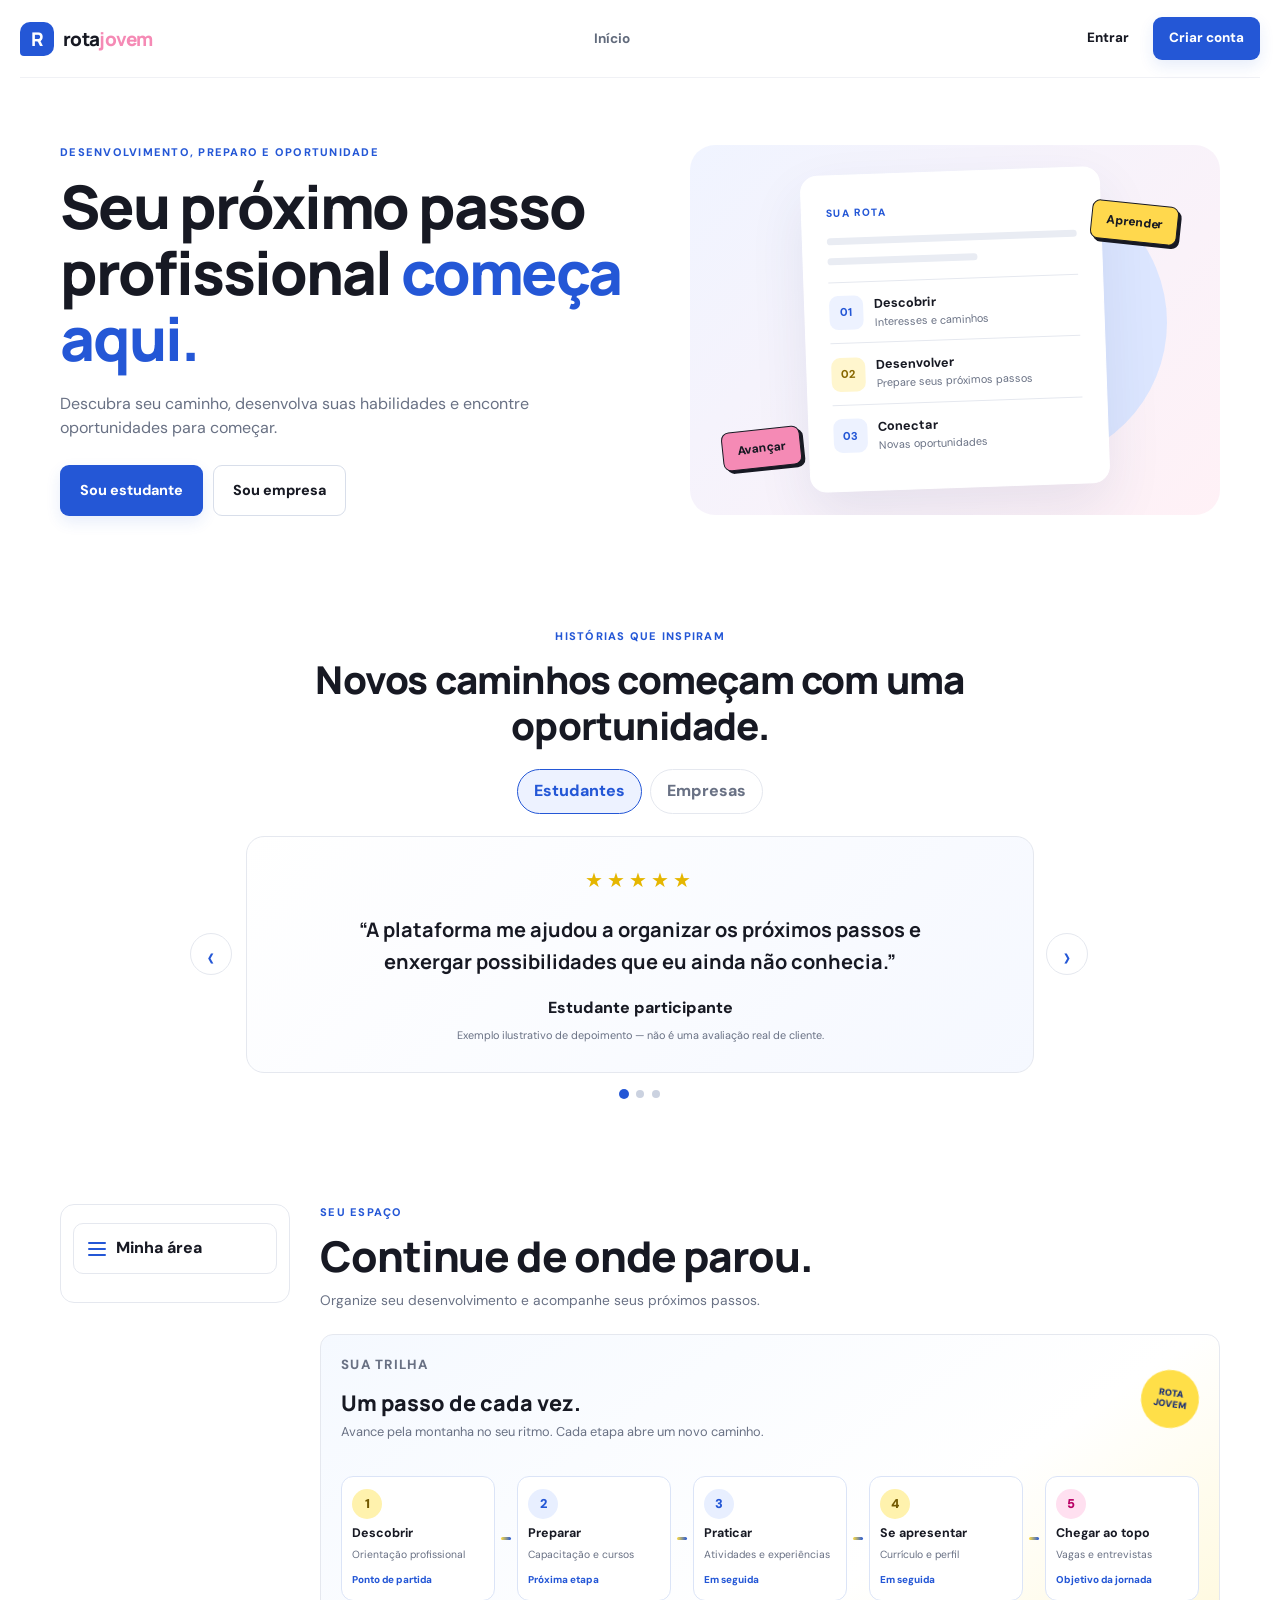
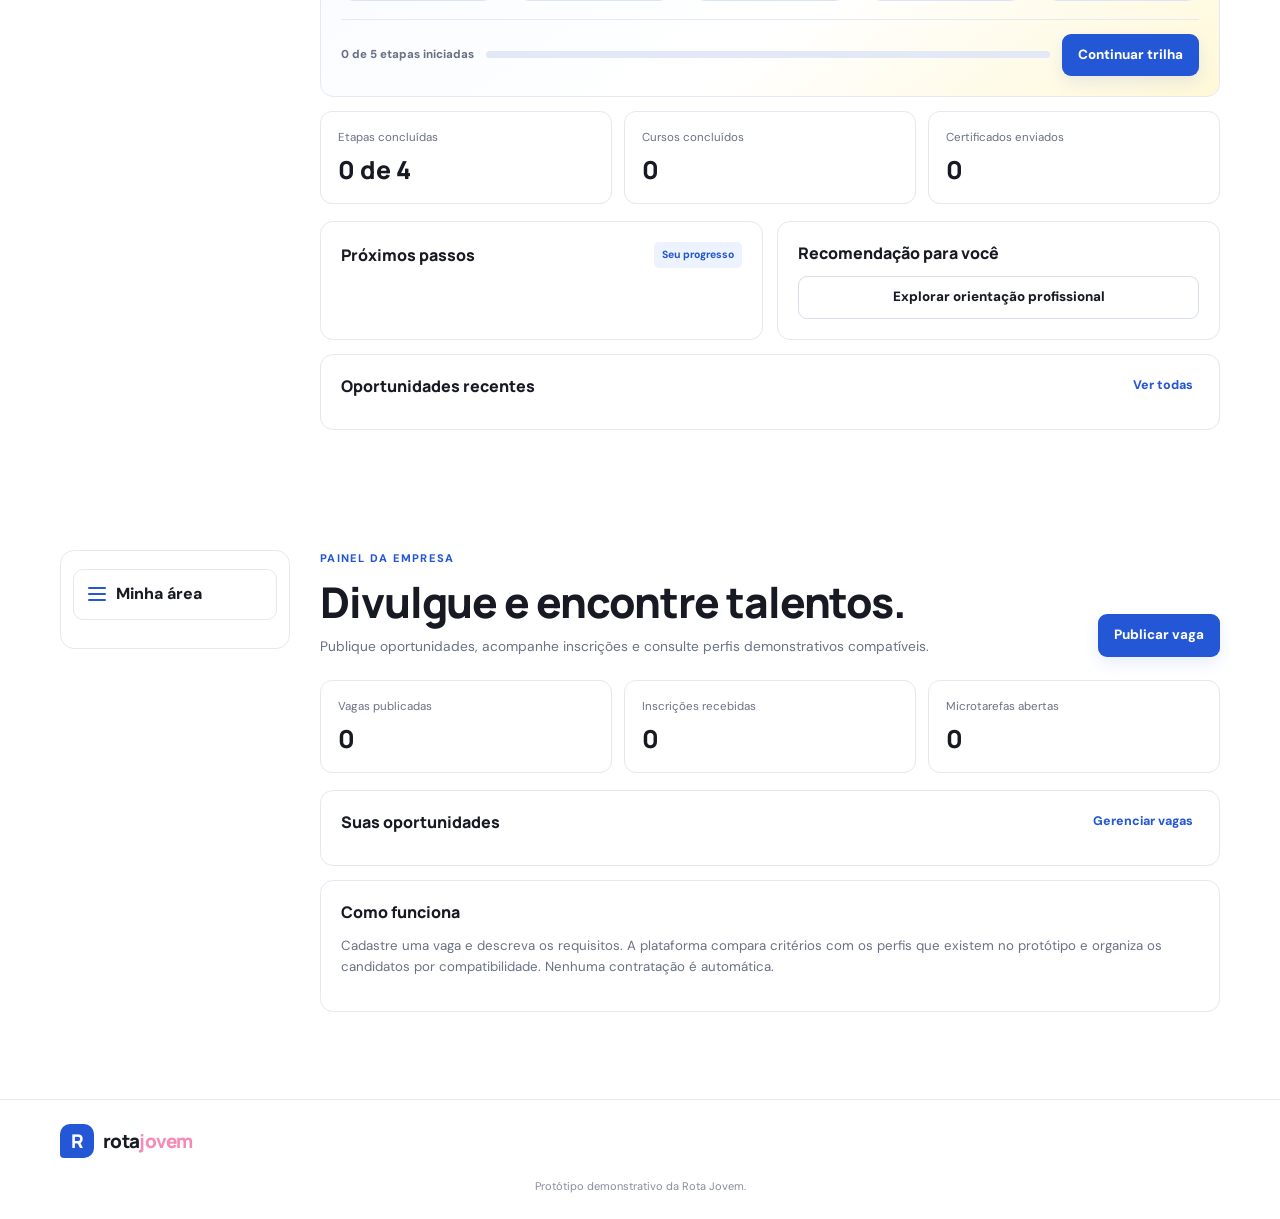
==== commit 99d145c6: "2- Corrigindo erro" ====
--- a/index.html
+++ b/index.html
@@ -11,521 +11,518 @@
 </head>
 
 <body>
-  <header class="barra-superior">
-    <a class="marca" href="#inicio" aria-label="Rota Jovem, início"><span
-        class="simbolo-marca">R</span><span>rota<strong>jovem</strong></span></a>
-    <button class="menu-celular" id="mobileMenu" aria-label="Abrir menu">Menu</button>
-    <nav id="mainNav" class="navegacao-principal">
+  <header class="topbar">
+    <a class="brand" href="#inicio" aria-label="Rota Jovem, início"><span
+        class="brand-mark">R</span><span>rota<strong>jovem</strong></span></a>
+    <button class="mobile-menu" id="mobileMenu" aria-label="Abrir menu">Menu</button>
+    <nav id="mainNav" class="main-nav">
       <a href="#inicio" data-view="home" id="homeNavLink">Início</a>
     </nav>
-    <div class="acoes-superiores" id="topActions">
-      <button class="botao botao-discreto" data-action="open-login">Entrar</button>
-      <button class="botao botao-principal" data-action="open-register">Criar conta</button>
+    <div class="top-actions" id="topActions">
+      <button class="btn btn-quiet" data-action="open-login">Entrar</button>
+      <button class="btn btn-primary" data-action="open-register">Criar conta</button>
     </div>
   </header>
 
   <main>
-    <section class="tela ativo" id="view-home">
-      <section class="destaque-inicial estrutura" id="inicio">
-        <div class="texto-inicial">
-          <p class="sobretitulo">Desenvolvimento, preparo e oportunidade</p>
+    <section class="view active" id="view-home">
+      <section class="hero shell" id="inicio">
+        <div class="hero-copy">
+          <p class="eyebrow">Desenvolvimento, preparo e oportunidade</p>
           <h1>Seu próximo passo profissional <em>começa aqui.</em></h1>
-          <p class="texto-chamada">Descubra seu caminho, desenvolva suas habilidades e encontre oportunidades para
-            começar.</p>
-          <div class="linha-botoes">
-            <button class="botao botao-principal botao-grande" data-action="open-register" data-role="student">Sou
+          <p class="lead">Descubra seu caminho, desenvolva suas habilidades e encontre oportunidades para começar.</p>
+          <div class="button-row">
+            <button class="btn btn-primary btn-lg" data-action="open-register" data-role="student">Sou
               estudante</button>
-            <button class="botao botao-contorno botao-grande" data-action="open-register" data-role="company">Sou
-              empresa</button>
-          </div>
-
-        </div>
-        <div class="visual-inicial" aria-hidden="true">
-          <div class="disco-inicial"></div>
-          <div class="cartao-inicial">
-            <span class="rotulo-pequeno">SUA ROTA</span>
-            <div class="linha-ilustracao"></div>
-            <div class="linha-ilustracao curto"></div>
-            <div class="etapa-ilustrada"><span>01</span>
+            <button class="btn btn-outline btn-lg" data-action="open-register" data-role="company">Sou empresa</button>
+          </div>
+
+        </div>
+        <div class="hero-visual" aria-hidden="true">
+          <div class="hero-disc"></div>
+          <div class="hero-card">
+            <span class="mini-label">SUA ROTA</span>
+            <div class="visual-line"></div>
+            <div class="visual-line short"></div>
+            <div class="visual-step"><span>01</span>
               <div><b>Descobrir</b><small>Interesses e caminhos</small></div>
             </div>
-            <div class="etapa-ilustrada"><span>02</span>
+            <div class="visual-step"><span>02</span>
               <div><b>Desenvolver</b><small>Prepare seus próximos passos</small></div>
             </div>
-            <div class="etapa-ilustrada"><span>03</span>
+            <div class="visual-step"><span>03</span>
               <div><b>Conectar</b><small>Novas oportunidades</small></div>
             </div>
           </div>
-          <div class="etiqueta-ilustrada etiqueta-amarela">Aprender</div>
-          <div class="etiqueta-ilustrada etiqueta-rosa">Avançar</div>
+          <div class="visual-tag tag-yellow">Aprender</div>
+          <div class="visual-tag tag-pink">Avançar</div>
         </div>
       </section>
-      <section class="avaliacoes estrutura" aria-labelledby="testimonialsTitle">
-        <div class="titulo-avaliacoes">
-          <p class="sobretitulo">Histórias que inspiram</p>
+      <section class="testimonials shell" aria-labelledby="testimonialsTitle">
+        <div class="testimonials-heading">
+          <p class="eyebrow">Histórias que inspiram</p>
           <h2 id="testimonialsTitle">Novos caminhos começam com uma oportunidade.</h2>
-          <div class="abas-avaliacoes" role="tablist" aria-label="Tipo de depoimento"><button type="button"
-              class="aba-avaliacao ativo" data-testimonial-type="student" role="tab"
-              aria-selected="true">Estudantes</button><button type="button" class="aba-avaliacao"
+          <div class="testimonial-tabs" role="tablist" aria-label="Tipo de depoimento"><button type="button"
+              class="testimonial-tab active" data-testimonial-type="student" role="tab"
+              aria-selected="true">Estudantes</button><button type="button" class="testimonial-tab"
               data-testimonial-type="company" role="tab" aria-selected="false">Empresas</button></div>
         </div>
-        <div class="carrossel-avaliacoes" aria-live="polite"><button class="seta-avaliacao" type="button"
+        <div class="testimonial-carousel" aria-live="polite"><button class="testimonial-arrow" type="button"
             id="testimonialPrev" aria-label="Depoimento anterior">‹</button>
-          <article class="cartao-avaliacao">
-            <div class="estrelas-avaliacao" aria-label="5 de 5 estrelas">★★★★★</div>
+          <article class="testimonial-card">
+            <div class="testimonial-stars" aria-label="5 de 5 estrelas">★★★★★</div>
             <blockquote id="testimonialQuote">“A plataforma me ajudou a organizar os próximos passos e enxergar
               possibilidades que eu ainda não conhecia.”</blockquote>
-            <p class="autor-avaliacao" id="testimonialAuthor">Estudante participante</p><small
-              class="nota-avaliacao">Exemplo ilustrativo de depoimento — não é uma avaliação real de cliente.</small>
-          </article><button class="seta-avaliacao" type="button" id="testimonialNext"
+            <p class="testimonial-author" id="testimonialAuthor">Estudante participante</p><small
+              class="testimonial-note">Exemplo ilustrativo de depoimento — não é uma avaliação real de cliente.</small>
+          </article><button class="testimonial-arrow" type="button" id="testimonialNext"
             aria-label="Próximo depoimento">›</button>
         </div>
-        <div class="pontos-carrossel" id="testimonialDots" aria-label="Selecionar depoimento"><button class="ativo"
+        <div class="testimonial-dots" id="testimonialDots" aria-label="Selecionar depoimento"><button class="active"
             data-testimonial-index="0" aria-label="Depoimento 1"></button><button data-testimonial-index="1"
             aria-label="Depoimento 2"></button><button data-testimonial-index="2" aria-label="Depoimento 3"></button>
         </div>
       </section>
     </section>
 
-    <section class="tela estrutura painel" id="view-student">
-      <aside class="navegacao-lateral">
-        <button class="botao-menu-area" type="button" aria-expanded="false" aria-controls="studentMenuLinks"><span
-            class="linhas-menu" aria-hidden="true"><i></i><i></i><i></i></span> Minha área</button>
-        <div class="links-menu-area" id="studentMenuLinks">
-          <p class="sobretitulo">Área do estudante</p>
+    <section class="view shell dashboard" id="view-student">
+      <aside class="side-nav">
+        <button class="area-menu-toggle" type="button" aria-expanded="false" aria-controls="studentMenuLinks"><span
+            class="hamburger-lines" aria-hidden="true"><i></i><i></i><i></i></span> Minha área</button>
+        <div class="area-menu-links" id="studentMenuLinks">
+          <p class="eyebrow">Área do estudante</p>
           <h2 id="studentGreeting">Sua jornada</h2>
-          <button class="link-lateral ativo" data-panel="student-overview">Visão geral</button>
-          <button class="link-lateral" data-panel="career">Orientação profissional</button>
-          <button class="link-lateral" data-panel="learning">Cursos e certificados</button>
-          <button class="link-lateral" data-panel="resume">Meu currículo</button>
-          <button class="link-lateral" data-panel="student-jobs">Encontrar vagas</button>
-          <button class="link-lateral" data-panel="tasks">Microtarefas</button>
-          <button class="link-lateral" data-panel="ranking">Ranking e reconhecimento</button>
-          <button class="link-lateral" data-panel="profile">Meu perfil</button>
+          <button class="side-link active" data-panel="student-overview">Visão geral</button>
+          <button class="side-link" data-panel="career">Orientação profissional</button>
+          <button class="side-link" data-panel="learning">Cursos e certificados</button>
+          <button class="side-link" data-panel="resume">Meu currículo</button>
+          <button class="side-link" data-panel="student-jobs">Encontrar vagas</button>
+          <button class="side-link" data-panel="tasks">Microtarefas</button>
+          <button class="side-link" data-panel="ranking">Ranking e reconhecimento</button>
+          <button class="side-link" data-panel="profile">Meu perfil</button>
         </div>
       </aside>
-      <div class="conteudo-painel">
-        <section class="painel-cartao ativo" id="panel-student-overview">
-          <div class="titulo-painel">
-            <div>
-              <p class="sobretitulo">Seu espaço</p>
+      <div class="dashboard-main">
+        <section class="panel active" id="panel-student-overview">
+          <div class="panel-heading">
+            <div>
+              <p class="eyebrow">Seu espaço</p>
               <h1>Continue de onde parou.</h1>
               <p>Organize seu desenvolvimento e acompanhe seus próximos passos.</p>
             </div>
           </div>
-          <section class="cartao-conteudo trilha-montanha">
-            <div class="introducao-trilha">
+          <section class="content-card mountain-route">
+            <div class="route-intro">
               <div>
-                <p class="sobretitulo">Sua trilha</p>
+                <p class="eyebrow">Sua trilha</p>
                 <h2>Um passo de cada vez.</h2>
                 <p>Avance pela montanha no seu ritmo. Cada etapa abre um novo caminho.</p>
-              </div><span class="marcador-trilha">ROTA<br>JOVEM</span>
-            </div>
-            <div class="caminho-trilha" id="routePath"><button class="parada-trilha" data-panel-link="career"><span
-                  class="numero-etapa">1</span><strong>Descobrir</strong><small>Orientação profissional</small><i
-                  id="routeStatus1">Ponto de partida</i></button><span class="conector-trilha"></span><button
-                class="parada-trilha" data-panel-link="learning"><span
-                  class="numero-etapa">2</span><strong>Preparar</strong><small>Capacitação e cursos</small><i
-                  id="routeStatus2">Próxima etapa</i></button><span class="conector-trilha"></span><button
-                class="parada-trilha" data-panel-link="tasks"><span
-                  class="numero-etapa">3</span><strong>Praticar</strong><small>Atividades e experiências</small><i
-                  id="routeStatus3">Em seguida</i></button><span class="conector-trilha"></span><button
-                class="parada-trilha" data-panel-link="resume"><span class="numero-etapa">4</span><strong>Se
+              </div><span class="route-mark">ROTA<br>JOVEM</span>
+            </div>
+            <div class="route-path" id="routePath"><button class="route-stop" data-panel-link="career"><span
+                  class="route-number">1</span><strong>Descobrir</strong><small>Orientação profissional</small><i
+                  id="routeStatus1">Ponto de partida</i></button><span class="route-connector"></span><button
+                class="route-stop" data-panel-link="learning"><span
+                  class="route-number">2</span><strong>Preparar</strong><small>Capacitação e cursos</small><i
+                  id="routeStatus2">Próxima etapa</i></button><span class="route-connector"></span><button
+                class="route-stop" data-panel-link="tasks"><span
+                  class="route-number">3</span><strong>Praticar</strong><small>Atividades e experiências</small><i
+                  id="routeStatus3">Em seguida</i></button><span class="route-connector"></span><button
+                class="route-stop" data-panel-link="resume"><span class="route-number">4</span><strong>Se
                   apresentar</strong><small>Currículo e perfil</small><i id="routeStatus4">Em seguida</i></button><span
-                class="conector-trilha"></span><button class="parada-trilha" data-panel-link="student-jobs"><span
-                  class="numero-etapa">5</span><strong>Chegar ao topo</strong><small>Vagas e entrevistas</small><i
+                class="route-connector"></span><button class="route-stop" data-panel-link="student-jobs"><span
+                  class="route-number">5</span><strong>Chegar ao topo</strong><small>Vagas e entrevistas</small><i
                   id="routeStatus5">Objetivo da jornada</i></button></div>
-            <div class="base-trilha"><span id="routeProgressText">0 de 5 etapas iniciadas</span>
-              <div class="progresso-trilha"><span id="routeProgressBar"></span></div><button
-                class="botao botao-principal" data-panel-link="career">Continuar trilha</button>
+            <div class="route-bottom"><span id="routeProgressText">0 de 5 etapas iniciadas</span>
+              <div class="route-progress"><span id="routeProgressBar"></span></div><button class="btn btn-primary"
+                data-panel-link="career">Continuar trilha</button>
             </div>
           </section>
-          <div class="grade-indicadores">
+          <div class="stats-grid">
             <article><span>Etapas concluídas</span><b id="statSteps">0 de 4</b></article>
             <article><span>Cursos concluídos</span><b id="statCourses">0</b></article>
             <article><span>Certificados enviados</span><b id="statCertificates">0</b></article>
           </div>
-          <div class="grade-conteudo">
-            <article class="cartao-conteudo">
-              <div class="cabecalho-cartao">
-                <h3>Próximos passos</h3><span class="etiqueta">Seu progresso</span>
+          <div class="content-grid">
+            <article class="content-card">
+              <div class="card-head">
+                <h3>Próximos passos</h3><span class="pill">Seu progresso</span>
               </div>
-              <div id="nextSteps" class="lista-verificacao"></div>
+              <div id="nextSteps" class="check-list"></div>
             </article>
-            <article class="cartao-conteudo">
-              <div class="cabecalho-cartao">
+            <article class="content-card">
+              <div class="card-head">
                 <h3>Recomendação para você</h3>
               </div>
-              <div id="studentRecommendation"></div><button class="botao botao-contorno largura-total"
+              <div id="studentRecommendation"></div><button class="btn btn-outline full"
                 data-panel-link="career">Explorar orientação profissional</button>
             </article>
           </div>
-          <div class="cartao-conteudo">
-            <div class="cabecalho-cartao">
-              <h3>Oportunidades recentes</h3><button class="botao-texto" data-panel-link="student-jobs">Ver
+          <div class="content-card">
+            <div class="card-head">
+              <h3>Oportunidades recentes</h3><button class="text-button" data-panel-link="student-jobs">Ver
                 todas</button>
             </div>
-            <div id="studentRecentJobs" class="lista-compacta"></div>
-          </div>
-        </section>
-
-        <section class="painel-cartao" id="panel-career">
-          <div class="titulo-painel">
-            <div>
-              <p class="sobretitulo">Orientação profissional</p>
+            <div id="studentRecentJobs" class="compact-list"></div>
+          </div>
+        </section>
+
+        <section class="panel" id="panel-career">
+          <div class="panel-heading">
+            <div>
+              <p class="eyebrow">Orientação profissional</p>
               <h1>Descubra caminhos possíveis.</h1>
               <p>O questionário abaixo é uma orientação inicial baseada em interesses, não um diagnóstico nem uma
                 decisão definitiva.</p>
             </div>
           </div>
-          <div class="cartao-conteudo inicio-carreira" id="careerStart">
+          <div class="content-card career-start" id="careerStart">
             <h3>Você já tem uma área em mente?</h3>
             <p>Escolha uma opção para personalizar as próximas informações.</p>
-            <div class="linha-botoes"><button class="botao botao-principal" id="careerUndecided">Ainda estou
-                descobrindo</button><button class="botao botao-contorno" id="careerDefined">Já tenho uma área</button>
-            </div>
-          </div>
-          <form class="cartao-conteudo pilha-formulario" id="careerQuiz" hidden>
+            <div class="button-row"><button class="btn btn-primary" id="careerUndecided">Ainda estou
+                descobrindo</button><button class="btn btn-outline" id="careerDefined">Já tenho uma área</button></div>
+          </div>
+          <form class="content-card form-stack" id="careerQuiz" hidden>
             <h3>Questionário de interesses</h3>
             <p>Marque a opção que mais combina com você em cada pergunta.</p>
             <div id="quizQuestions"></div>
-            <button class="botao botao-principal" type="submit">Ver minhas áreas sugeridas</button>
+            <button class="btn btn-primary" type="submit">Ver minhas áreas sugeridas</button>
           </form>
-          <form class="cartao-conteudo pilha-formulario" id="careerKnown" hidden>
+          <form class="content-card form-stack" id="careerKnown" hidden>
             <h3>Explore uma área específica</h3><label for="knownCareer">Área ou carreira de interesse</label><input
-              id="knownCareer" class="campo" placeholder="Ex.: tecnologia, administração, saúde" required>
-            <button class="botao botao-principal" type="submit">Explorar possibilidades</button>
+              id="knownCareer" class="field" placeholder="Ex.: tecnologia, administração, saúde" required>
+            <button class="btn btn-primary" type="submit">Explorar possibilidades</button>
           </form>
-          <div id="careerResults" class="cartao-conteudo" hidden></div>
-          <div class="cartao-conteudo">
-            <div class="cabecalho-cartao">
+          <div id="careerResults" class="content-card" hidden></div>
+          <div class="content-card">
+            <div class="card-head">
               <h3>Áreas para explorar</h3>
             </div>
-            <div id="careerCatalog" class="grade-carreiras"></div>
-          </div>
-        </section>
-
-        <section class="painel-cartao" id="panel-learning">
-          <div class="titulo-painel">
-            <div>
-              <p class="sobretitulo">Capacitação</p>
+            <div id="careerCatalog" class="career-grid"></div>
+          </div>
+        </section>
+
+        <section class="panel" id="panel-learning">
+          <div class="panel-heading">
+            <div>
+              <p class="eyebrow">Capacitação</p>
               <h1>Aprenda algo novo.</h1>
               <p>Conteúdos introdutórios e indicações de cursos gratuitos para desenvolver competências.</p>
             </div>
           </div>
-          <div id="courseGrid" class="grade-cursos"></div>
-          <div class="cartao-conteudo pilha-formulario">
+          <div id="courseGrid" class="course-grid"></div>
+          <div class="content-card form-stack">
             <h3>Enviar certificado</h3>
             <p>Depois de concluir um curso, registre o certificado no seu perfil. O protótipo guarda o nome do arquivo e
               os dados informados neste navegador; o documento não é enviado a um servidor.</p>
-            <form id="certificateForm"><label for="certificateCourse">Curso concluído</label><select class="campo"
+            <form id="certificateForm"><label for="certificateCourse">Curso concluído</label><select class="field"
                 id="certificateCourse" required></select><label for="certificateFile">Arquivo do certificado (PDF ou
-                imagem)</label><input class="campo" id="certificateFile" type="file" accept=".pdf,.png,.jpg,.jpeg"
-                required><button class="botao botao-principal" type="submit">Registrar certificado</button></form>
-            <div id="certificateList" class="lista-compacta"></div>
-          </div>
-        </section>
-
-        <section class="painel-cartao" id="panel-resume">
-          <div class="titulo-painel">
-            <div>
-              <p class="sobretitulo">Currículo</p>
+                imagem)</label><input class="field" id="certificateFile" type="file" accept=".pdf,.png,.jpg,.jpeg"
+                required><button class="btn btn-primary" type="submit">Registrar certificado</button></form>
+            <div id="certificateList" class="compact-list"></div>
+          </div>
+        </section>
+
+        <section class="panel" id="panel-resume">
+          <div class="panel-heading">
+            <div>
+              <p class="eyebrow">Currículo</p>
               <h1>Apresente suas habilidades.</h1>
               <p>Preencha os dados e gere uma versão simples para revisar, imprimir ou salvar em PDF.</p>
             </div>
           </div>
-          <form id="resumeForm" class="cartao-conteudo grade-formulario">
-            <label>Nome para o currículo<input class="campo" name="fullName" required></label><label>E-mail de
-              contato<input class="campo" name="email" type="email" required></label>
-            <label>Cidade / região<input class="campo" name="location"
-                placeholder="Ex.: Campinas, SP"></label><label>Escolaridade<input class="campo" name="education"
+          <form id="resumeForm" class="content-card form-grid">
+            <label>Nome para o currículo<input class="field" name="fullName" required></label><label>E-mail de
+              contato<input class="field" name="email" type="email" required></label>
+            <label>Cidade / região<input class="field" name="location"
+                placeholder="Ex.: Campinas, SP"></label><label>Escolaridade<input class="field" name="education"
                 placeholder="Ex.: 2º ano do ensino médio"></label>
-            <label>Área de interesse<input class="campo" name="interests"
-                placeholder="Ex.: administração, tecnologia"></label><label>Habilidades<input class="campo"
+            <label>Área de interesse<input class="field" name="interests"
+                placeholder="Ex.: administração, tecnologia"></label><label>Habilidades<input class="field"
                 name="skills" placeholder="Separe por vírgulas"></label>
-            <label class="largo">Objetivo profissional<textarea class="campo" name="objective" rows="3"
+            <label class="wide">Objetivo profissional<textarea class="field" name="objective" rows="3"
                 placeholder="Uma breve apresentação profissional"></textarea></label>
-            <label class="largo">Cursos e certificados<textarea class="campo" name="courses" rows="3"
+            <label class="wide">Cursos e certificados<textarea class="field" name="courses" rows="3"
                 placeholder="Cursos concluídos, certificados e projetos"></textarea></label>
-            <div class="largo linha-botoes"><button class="botao botao-principal" type="submit">Atualizar
-                currículo</button><button class="botao botao-contorno" type="button" id="printResume">Imprimir / salvar
-                em PDF</button></div>
+            <div class="wide button-row"><button class="btn btn-primary" type="submit">Atualizar
+                currículo</button><button class="btn btn-outline" type="button" id="printResume">Imprimir / salvar em
+                PDF</button></div>
           </form>
-          <div id="resumePreview" class="previa-curriculo"></div>
-        </section>
-
-        <section class="painel-cartao" id="panel-student-jobs">
-          <div class="titulo-painel">
-            <div>
-              <p class="sobretitulo">Vagas</p>
+          <div id="resumePreview" class="resume-preview"></div>
+        </section>
+
+        <section class="panel" id="panel-student-jobs">
+          <div class="panel-heading">
+            <div>
+              <p class="eyebrow">Vagas</p>
               <h1>Encontre uma oportunidade.</h1>
               <p>Filtre as vagas cadastradas neste protótipo por localidade, área, habilidades ou empresa.</p>
             </div>
           </div>
-          <form id="jobFilter" class="cartao-conteudo grade-filtros">
-            <label>Localidade<input class="campo" name="location" placeholder="Cidade ou remoto"></label><label>Área de
-              interesse<input class="campo" name="area" placeholder="Ex.: tecnologia"></label><label>Habilidades
-              exigidas<input class="campo" name="skills" placeholder="Ex.: comunicação"></label><label>Empresa
-              desejada<input class="campo" name="company" placeholder="Nome da empresa"></label>
-            <label class="largo">Certificados exigidos<input class="campo" name="certificate"
+          <form id="jobFilter" class="content-card filter-grid">
+            <label>Localidade<input class="field" name="location" placeholder="Cidade ou remoto"></label><label>Área de
+              interesse<input class="field" name="area" placeholder="Ex.: tecnologia"></label><label>Habilidades
+              exigidas<input class="field" name="skills" placeholder="Ex.: comunicação"></label><label>Empresa
+              desejada<input class="field" name="company" placeholder="Nome da empresa"></label>
+            <label class="wide">Certificados exigidos<input class="field" name="certificate"
                 placeholder="Opcional"></label>
-            <div class="largo linha-botoes"><button class="botao botao-principal" type="submit">Filtrar
-                oportunidades</button><button class="botao botao-contorno" type="reset">Limpar filtros</button></div>
+            <div class="wide button-row"><button class="btn btn-primary" type="submit">Filtrar
+                oportunidades</button><button class="btn btn-outline" type="reset">Limpar filtros</button></div>
           </form>
-          <div id="jobResults" class="grade-vagas"></div>
-        </section>
-
-        <section class="painel-cartao" id="panel-tasks">
-          <div class="titulo-painel">
-            <div>
-              <p class="sobretitulo">Microtarefas</p>
+          <div id="jobResults" class="job-grid"></div>
+        </section>
+
+        <section class="panel" id="panel-tasks">
+          <div class="panel-heading">
+            <div>
+              <p class="eyebrow">Microtarefas</p>
               <h1>Atividades de curta duração.</h1>
               <p>Esta área é demonstrativa. No projeto, tarefas remuneradas ficam restritas a pessoas com 18 anos ou
                 mais.</p>
             </div>
           </div>
-          <div id="taskAgeNotice" class="aviso" hidden></div>
+          <div id="taskAgeNotice" class="notice" hidden></div>
           <div id="taskStudentArea">
-            <div class="cartao-conteudo">
+            <div class="content-card">
               <h3>Dados de recebimento</h3>
               <p>Por segurança, este protótipo não solicita nem armazena dados bancários reais. Uma versão de produção
                 exigiria provedor de pagamentos e controles de segurança apropriados.</p>
-              <p class="suave">Cadastro de recebimento: não disponível nesta demonstração.</p>
-            </div>
-            <div id="taskList" class="grade-tarefas"></div>
-          </div>
-        </section>
-
-        <section class="painel-cartao" id="panel-ranking">
-          <div class="titulo-painel">
-            <div>
-              <p class="sobretitulo">Reconhecimento</p>
+              <p class="muted">Cadastro de recebimento: não disponível nesta demonstração.</p>
+            </div>
+            <div id="taskList" class="task-grid"></div>
+          </div>
+        </section>
+
+        <section class="panel" id="panel-ranking">
+          <div class="panel-heading">
+            <div>
+              <p class="eyebrow">Reconhecimento</p>
               <h1>Seu progresso conta.</h1>
               <p>Uma proposta de ranking por participação em cursos e atividades concluídas, com ligas e possíveis
                 recompensas educativas.</p>
             </div>
           </div>
-          <div class="cartao-conteudo cartao-liga">
-            <p class="sobretitulo">Sua liga demonstrativa</p>
+          <div class="content-card league-card">
+            <p class="eyebrow">Sua liga demonstrativa</p>
             <h2 id="leagueName">Bronze</h2>
             <p id="leagueDescription">Conclua cursos e atividades para acumular pontos de demonstração.</p>
-            <div class="trilho-progresso"><span id="leagueProgress"></span></div>
+            <div class="progress-track"><span id="leagueProgress"></span></div>
             <p id="pointsText">0 pontos</p>
           </div>
-          <div class="cartao-conteudo">
+          <div class="content-card">
             <h3>Como poderia funcionar</h3>
             <p>Os pontos representam participação no protótipo. Vouchers, visitas a empresas e outras recompensas são
               ideias para uma etapa futura; não há prêmios reais disponíveis nesta versão.</p>
           </div>
-          <div class="cartao-conteudo">
-            <div class="cabecalho-cartao">
-              <h3>Ranking local</h3><span class="etiqueta">Dados demonstrativos</span>
+          <div class="content-card">
+            <div class="card-head">
+              <h3>Ranking local</h3><span class="pill">Dados demonstrativos</span>
             </div>
             <div id="rankingList" class="ranking-list"></div>
           </div>
         </section>
 
-        <section class="painel-cartao" id="panel-profile">
-          <div class="titulo-painel">
-            <div>
-              <p class="sobretitulo">Conta</p>
+        <section class="panel" id="panel-profile">
+          <div class="panel-heading">
+            <div>
+              <p class="eyebrow">Conta</p>
               <h1>Seu perfil.</h1>
               <p>Revise os dados básicos usados para personalizar a experiência.</p>
             </div>
           </div>
-          <form id="studentProfileForm" class="cartao-conteudo pilha-formulario"><label>Nome<input class="campo"
-                name="name" required></label><label>E-mail<input class="campo" name="email" type="email"
-                required></label><label>Idade<input class="campo" name="age" type="number" min="14" max="20"
-                required></label><label>Escolaridade<select class="campo" name="education" required>
+          <form id="studentProfileForm" class="content-card form-stack"><label>Nome<input class="field" name="name"
+                required></label><label>E-mail<input class="field" name="email" type="email"
+                required></label><label>Idade<input class="field" name="age" type="number" min="14" max="20"
+                required></label><label>Escolaridade<select class="field" name="education" required>
                 <option value="">Selecione</option>
                 <option>Ensino médio — 1º ano</option>
                 <option>Ensino médio — 2º ano</option>
                 <option>Ensino médio — 3º ano</option>
                 <option>Ensino técnico integrado</option>
                 <option>Ensino médio concluído</option>
-              </select></label><button class="botao botao-principal" type="submit">Salvar perfil</button></form>
+              </select></label><button class="btn btn-primary" type="submit">Salvar perfil</button></form>
         </section>
       </div>
     </section>
 
-    <section class="tela estrutura painel" id="view-company">
-      <aside class="navegacao-lateral">
-        <button class="botao-menu-area" type="button" aria-expanded="false" aria-controls="companyMenuLinks"><span
-            class="linhas-menu" aria-hidden="true"><i></i><i></i><i></i></span> Minha área</button>
-        <div class="links-menu-area" id="companyMenuLinks">
-          <p class="sobretitulo">Área da empresa</p>
+    <section class="view shell dashboard" id="view-company">
+      <aside class="side-nav">
+        <button class="area-menu-toggle" type="button" aria-expanded="false" aria-controls="companyMenuLinks"><span
+            class="hamburger-lines" aria-hidden="true"><i></i><i></i><i></i></span> Minha área</button>
+        <div class="area-menu-links" id="companyMenuLinks">
+          <p class="eyebrow">Área da empresa</p>
           <h2 id="companyGreeting">Painel da empresa</h2>
-          <button class="link-lateral ativo" data-panel="company-overview">Visão geral</button>
-          <button class="link-lateral" data-panel="company-vacancies">Vagas de emprego</button>
-          <button class="link-lateral" data-panel="company-tasks">Microtarefas</button>
-          <button class="link-lateral" data-panel="company-candidates">Candidatos compatíveis</button>
-          <button class="link-lateral" data-panel="company-plan">Planos e divulgação</button>
-          <button class="link-lateral" data-panel="company-profile">Perfil da empresa</button>
+          <button class="side-link active" data-panel="company-overview">Visão geral</button>
+          <button class="side-link" data-panel="company-vacancies">Vagas de emprego</button>
+          <button class="side-link" data-panel="company-tasks">Microtarefas</button>
+          <button class="side-link" data-panel="company-candidates">Candidatos compatíveis</button>
+          <button class="side-link" data-panel="company-plan">Planos e divulgação</button>
+          <button class="side-link" data-panel="company-profile">Perfil da empresa</button>
         </div>
       </aside>
-      <div class="conteudo-painel">
-        <section class="painel-cartao ativo" id="panel-company-overview">
-          <div class="titulo-painel">
-            <div>
-              <p class="sobretitulo">Painel da empresa</p>
+      <div class="dashboard-main">
+        <section class="panel active" id="panel-company-overview">
+          <div class="panel-heading">
+            <div>
+              <p class="eyebrow">Painel da empresa</p>
               <h1>Divulgue e encontre talentos.</h1>
               <p>Publique oportunidades, acompanhe inscrições e consulte perfis demonstrativos compatíveis.</p>
-            </div><button class="botao botao-principal" data-panel-link="company-vacancies">Publicar vaga</button>
-          </div>
-          <div class="grade-indicadores">
+            </div><button class="btn btn-primary" data-panel-link="company-vacancies">Publicar vaga</button>
+          </div>
+          <div class="stats-grid">
             <article><span>Vagas publicadas</span><b id="companyStatJobs">0</b></article>
             <article><span>Inscrições recebidas</span><b id="companyStatApps">0</b></article>
             <article><span>Microtarefas abertas</span><b id="companyStatTasks">0</b></article>
           </div>
-          <div class="cartao-conteudo">
-            <div class="cabecalho-cartao">
-              <h3>Suas oportunidades</h3><button class="botao-texto" data-panel-link="company-vacancies">Gerenciar
+          <div class="content-card">
+            <div class="card-head">
+              <h3>Suas oportunidades</h3><button class="text-button" data-panel-link="company-vacancies">Gerenciar
                 vagas</button>
             </div>
-            <div id="companyRecentJobs" class="lista-compacta"></div>
-          </div>
-          <div class="cartao-conteudo">
+            <div id="companyRecentJobs" class="compact-list"></div>
+          </div>
+          <div class="content-card">
             <h3>Como funciona</h3>
             <p>Cadastre uma vaga e descreva os requisitos. A plataforma compara critérios com os perfis que existem no
               protótipo e organiza os candidatos por compatibilidade. Nenhuma contratação é automática.</p>
           </div>
         </section>
-        <section class="painel-cartao" id="panel-company-vacancies">
-          <div class="titulo-painel">
-            <div>
-              <p class="sobretitulo">Publicação</p>
+        <section class="panel" id="panel-company-vacancies">
+          <div class="panel-heading">
+            <div>
+              <p class="eyebrow">Publicação</p>
               <h1>Gerencie suas vagas.</h1>
               <p>Cadastre oportunidades de Jovem Aprendiz e vagas de início de carreira.</p>
             </div>
           </div>
-          <form id="vacancyForm" class="cartao-conteudo grade-formulario">
-            <label class="largo">Título da vaga<input class="campo" name="title" required
+          <form id="vacancyForm" class="content-card form-grid">
+            <label class="wide">Título da vaga<input class="field" name="title" required
                 placeholder="Ex.: Jovem Aprendiz — Administrativo"></label>
-            <label>Área<input class="campo" name="area" required
-                placeholder="Ex.: administração"></label><label>Localidade<input class="campo" name="location" required
+            <label>Área<input class="field" name="area" required
+                placeholder="Ex.: administração"></label><label>Localidade<input class="field" name="location" required
                 placeholder="Cidade, estado ou remoto"></label>
-            <label>Modalidade<select class="campo" name="workMode">
+            <label>Modalidade<select class="field" name="workMode">
                 <option>Presencial</option>
                 <option>Híbrido</option>
                 <option>Remoto</option>
-              </select></label><label>Tipo de oportunidade<select class="campo" name="type">
+              </select></label><label>Tipo de oportunidade<select class="field" name="type">
                 <option>Jovem Aprendiz</option>
                 <option>Estágio</option>
                 <option>Entrada no mercado</option>
               </select></label>
-            <label class="largo">Habilidades desejadas<input class="campo" name="skills"
-                placeholder="Separe por vírgulas"></label><label class="largo">Certificados ou requisitos<input
-                class="campo" name="certificates" placeholder="Opcional"></label>
-            <label class="largo">Descrição<textarea class="campo" name="description" rows="3" required
+            <label class="wide">Habilidades desejadas<input class="field" name="skills"
+                placeholder="Separe por vírgulas"></label><label class="wide">Certificados ou requisitos<input
+                class="field" name="certificates" placeholder="Opcional"></label>
+            <label class="wide">Descrição<textarea class="field" name="description" rows="3" required
                 placeholder="Responsabilidades e requisitos principais"></textarea></label>
-            <label>Faixa etária mínima<input class="campo" name="minAge" type="number" min="14" max="99"
-                value="14"></label><label>Faixa etária máxima<input class="campo" name="maxAge" type="number" min="14"
+            <label>Faixa etária mínima<input class="field" name="minAge" type="number" min="14" max="99"
+                value="14"></label><label>Faixa etária máxima<input class="field" name="maxAge" type="number" min="14"
                 max="99" value="20"></label>
-            <div class="largo"><button class="botao botao-principal" type="submit">Publicar vaga</button></div>
+            <div class="wide"><button class="btn btn-primary" type="submit">Publicar vaga</button></div>
           </form>
-          <div class="cartao-conteudo">
-            <div class="cabecalho-cartao">
+          <div class="content-card">
+            <div class="card-head">
               <h3>Vagas cadastradas</h3>
             </div>
-            <div id="companyVacancyList" class="lista-compacta"></div>
-          </div>
-        </section>
-        <section class="painel-cartao" id="panel-company-tasks">
-          <div class="titulo-painel">
-            <div>
-              <p class="sobretitulo">Atividades</p>
+            <div id="companyVacancyList" class="compact-list"></div>
+          </div>
+        </section>
+        <section class="panel" id="panel-company-tasks">
+          <div class="panel-heading">
+            <div>
+              <p class="eyebrow">Atividades</p>
               <h1>Publique microtarefas.</h1>
               <p>Esta funcionalidade é um protótipo e deve ser revisada juridicamente antes de uso real.</p>
             </div>
           </div>
-          <form id="taskForm" class="cartao-conteudo grade-formulario">
-            <label class="largo">Título da tarefa<input class="campo" name="title" required
-                placeholder="Ex.: Organizar uma planilha de demonstração"></label><label>Categoria<input class="campo"
-                name="area" required placeholder="Ex.: dados"></label><label>Prazo em dias<input class="campo"
+          <form id="taskForm" class="content-card form-grid">
+            <label class="wide">Título da tarefa<input class="field" name="title" required
+                placeholder="Ex.: Organizar uma planilha de demonstração"></label><label>Categoria<input class="field"
+                name="area" required placeholder="Ex.: dados"></label><label>Prazo em dias<input class="field"
                 name="deadline" type="number" min="1" max="90" value="7" required></label>
-            <label>Valor demonstrativo (R$)<input class="campo" name="payment" type="number" min="0" step="0.01"
-                required placeholder="0,00"></label><label>Certificado obrigatório<input class="campo"
+            <label>Valor demonstrativo (R$)<input class="field" name="payment" type="number" min="0" step="0.01"
+                required placeholder="0,00"></label><label>Certificado obrigatório<input class="field"
                 name="certificate" placeholder="Nenhum, se não houver"></label>
-            <label class="largo">Descrição e entrega esperada<textarea class="campo" name="description" rows="3"
+            <label class="wide">Descrição e entrega esperada<textarea class="field" name="description" rows="3"
                 required></textarea></label>
-            <div class="largo"><button class="botao botao-principal" type="submit">Publicar microtarefa</button></div>
+            <div class="wide"><button class="btn btn-primary" type="submit">Publicar microtarefa</button></div>
           </form>
-          <div class="cartao-conteudo">
+          <div class="content-card">
             <h3>Microtarefas publicadas</h3>
-            <div id="companyTaskList" class="lista-compacta"></div>
-          </div>
-        </section>
-        <section class="painel-cartao" id="panel-company-candidates">
-          <div class="titulo-painel">
-            <div>
-              <p class="sobretitulo">Seleção</p>
+            <div id="companyTaskList" class="compact-list"></div>
+          </div>
+        </section>
+        <section class="panel" id="panel-company-candidates">
+          <div class="panel-heading">
+            <div>
+              <p class="eyebrow">Seleção</p>
               <h1>Perfis por compatibilidade.</h1>
               <p>Veja candidatos demonstrativos e compare requisitos. Os perfis de exemplo não representam pessoas
                 reais.</p>
             </div>
           </div>
-          <div class="cartao-conteudo">
-            <h3>Selecione uma vaga</h3><select class="campo" id="candidateVacancySelect"></select>
-            <div id="candidateResults" class="lista-candidatos"></div>
-          </div>
-          <div class="cartao-conteudo">
+          <div class="content-card">
+            <h3>Selecione uma vaga</h3><select class="field" id="candidateVacancySelect"></select>
+            <div id="candidateResults" class="candidate-list"></div>
+          </div>
+          <div class="content-card">
             <h3>Modelo de acesso</h3>
             <p>A navegação e uma prévia limitada de perfis são gratuitas no conceito freemium. O acesso a uma base
               ampliada e serviços de divulgação aparecem como opções de plano, sem cobrança real implementada.</p>
-            <button class="botao botao-contorno" data-panel-link="company-plan">Ver planos demonstrativos</button>
-          </div>
-        </section>
-        <section class="painel-cartao" id="panel-company-plan">
-          <div class="titulo-painel">
-            <div>
-              <p class="sobretitulo">Modelo freemium</p>
+            <button class="btn btn-outline" data-panel-link="company-plan">Ver planos demonstrativos</button>
+          </div>
+        </section>
+        <section class="panel" id="panel-company-plan">
+          <div class="panel-heading">
+            <div>
+              <p class="eyebrow">Modelo freemium</p>
               <h1>Escolha como divulgar.</h1>
               <p>Valores abaixo são apenas exemplos para discutir o modelo comercial; não há pagamentos habilitados.</p>
             </div>
           </div>
-          <div class="grade-planos">
-            <article class="cartao-plano">
-              <p class="sobretitulo">Gratuito</p>
+          <div class="plan-grid">
+            <article class="plan-card">
+              <p class="eyebrow">Gratuito</p>
               <h2>R$ 0</h2>
               <p>Para conhecer a plataforma.</p>
               <ul>
                 <li>Publicação de vagas no protótipo</li>
                 <li>Prévia limitada de perfis fictícios</li>
                 <li>Filtros básicos</li>
-              </ul><span class="etiqueta">Plano demonstrativo</span>
+              </ul><span class="pill">Plano demonstrativo</span>
             </article>
-            <article class="cartao-plano destaque">
-              <p class="sobretitulo">Seleção ampliada</p>
+            <article class="plan-card featured">
+              <p class="eyebrow">Seleção ampliada</p>
               <h2>R$ 99 <small>/ exemplo</small></h2>
               <p>Para explorar uma base maior.</p>
               <ul>
                 <li>Lista ampliada de perfis compatíveis</li>
                 <li>Organização por requisitos</li>
                 <li>Relatório demonstrativo de compatibilidade</li>
-              </ul><span class="etiqueta">Preço ilustrativo</span>
+              </ul><span class="pill">Preço ilustrativo</span>
             </article>
-            <article class="cartao-plano">
-              <p class="sobretitulo">Divulgação</p>
+            <article class="plan-card">
+              <p class="eyebrow">Divulgação</p>
               <h2>Personalizado</h2>
               <p>Para ampliar o alcance da vaga.</p>
               <ul>
                 <li>Divulgação em canais parceiros, se formalizados</li>
                 <li>Publicações e campanhas</li>
                 <li>Acompanhamento de resultados</li>
-              </ul><span class="etiqueta">Serviço futuro</span>
+              </ul><span class="pill">Serviço futuro</span>
             </article>
           </div>
-          <div class="cartao-conteudo">
+          <div class="content-card">
             <h3>Importante sobre a proposta</h3>
             <p>A divulgação em escolas, redes sociais e instituições depende de parcerias reais e autorização. O
               protótipo não afirma ter essas parcerias. Antes de vender acesso a currículos, será necessário definir
               consentimento, privacidade, critérios de seleção, retenção de dados e termos de serviço.</p>
           </div>
         </section>
-        <section class="painel-cartao" id="panel-company-profile">
-          <div class="titulo-painel">
-            <div>
-              <p class="sobretitulo">Conta empresarial</p>
+        <section class="panel" id="panel-company-profile">
+          <div class="panel-heading">
+            <div>
+              <p class="eyebrow">Conta empresarial</p>
               <h1>Dados da empresa.</h1>
             </div>
           </div>
@@ -536,33 +533,33 @@
 
   </main>
 
-  <footer class="rodape">
-    <div class="estrutura conteudo-rodape"><a class="marca" href="#inicio"><span
-          class="simbolo-marca">R</span><span>rota<strong>jovem</strong></span></a><small>Protótipo demonstrativo da
-        Rota Jovem.</small></div>
+  <footer class="footer">
+    <div class="shell footer-inner"><a class="brand" href="#inicio"><span
+          class="brand-mark">R</span><span>rota<strong>jovem</strong></span></a><small>Protótipo demonstrativo da Rota
+        Jovem.</small></div>
   </footer>
 
-  <div class="fundo-janela" id="authModal" hidden>
-    <section class="janela" role="dialog" aria-modal="true" aria-labelledby="authTitle">
-      <button class="fechar-janela" id="closeModal" aria-label="Fechar">Fechar</button>
-      <a class="marca marca-janela" href="#inicio"><span
-          class="simbolo-marca">R</span><span>rota<strong>jovem</strong></span></a>
-      <p class="sobretitulo">Acesse a plataforma</p>
+  <div class="modal-backdrop" id="authModal" hidden>
+    <section class="modal" role="dialog" aria-modal="true" aria-labelledby="authTitle">
+      <button class="modal-close" id="closeModal" aria-label="Fechar">Fechar</button>
+      <a class="brand modal-brand" href="#inicio"><span
+          class="brand-mark">R</span><span>rota<strong>jovem</strong></span></a>
+      <p class="eyebrow">Acesse a plataforma</p>
       <h2 id="authTitle">Crie sua conta</h2>
-      <p id="authIntro" class="suave">Escolha seu perfil e preencha os dados.</p>
-      <div class="abas-acesso"><button class="aba-acesso ativo" data-auth-mode="register">Criar conta</button><button
-          class="aba-acesso" data-auth-mode="login">Entrar</button></div>
-      <form id="authForm" class="pilha-formulario">
-        <fieldset class="escolha-perfil">
+      <p id="authIntro" class="muted">Escolha seu perfil e preencha os dados.</p>
+      <div class="auth-tabs"><button class="auth-tab active" data-auth-mode="register">Criar conta</button><button
+          class="auth-tab" data-auth-mode="login">Entrar</button></div>
+      <form id="authForm" class="form-stack">
+        <fieldset class="role-choice">
           <legend>Tipo de conta</legend><label><input type="radio" name="role" value="student" checked>
             Estudante</label><label><input type="radio" name="role" value="company"> Empresa</label>
         </fieldset>
-        <div id="authNameWrap"><label for="authName">Nome completo / empresa</label><input class="campo" id="authName"
+        <div id="authNameWrap"><label for="authName">Nome completo / empresa</label><input class="field" id="authName"
             name="name" required></div>
-        <div id="authStudentFields"><label for="authCpf">CPF</label><input class="campo" id="authCpf" name="cpf"
+        <div id="authStudentFields"><label for="authCpf">CPF</label><input class="field" id="authCpf" name="cpf"
             inputmode="numeric" autocomplete="off" placeholder="000.000.000-00" maxlength="14"><label
-            for="authAge">Idade (14 a 20 anos)</label><input class="campo" id="authAge" name="age" type="number"
-            min="14" max="20"><label for="authEducation">Escolaridade</label><select class="campo" id="authEducation"
+            for="authAge">Idade (14 a 20 anos)</label><input class="field" id="authAge" name="age" type="number"
+            min="14" max="20"><label for="authEducation">Escolaridade</label><select class="field" id="authEducation"
             name="education">
             <option value="">Selecione</option>
             <option>Ensino médio — 1º ano</option>
@@ -571,28 +568,27 @@
             <option>Ensino técnico integrado</option>
             <option>Ensino médio concluído</option>
           </select></div>
-        <div id="authCompanyFields" hidden><label for="authCnpj">CNPJ</label><input class="campo" id="authCnpj"
+        <div id="authCompanyFields" hidden><label for="authCnpj">CNPJ</label><input class="field" id="authCnpj"
             name="cnpj" inputmode="numeric" placeholder="00.000.000/0000-00" maxlength="18"></div>
-        <label for="authEmail">E-mail</label><input class="campo" id="authEmail" name="email" type="email" required>
-        <label for="authPassword">Senha</label><input class="campo" id="authPassword" name="password" type="password"
+        <label for="authEmail">E-mail</label><input class="field" id="authEmail" name="email" type="email" required>
+        <label for="authPassword">Senha</label><input class="field" id="authPassword" name="password" type="password"
           minlength="6" required>
-        <button class="botao botao-principal botao-grande largura-total" id="authSubmit" type="submit">Criar conta
-          demonstrativa</button>
-        <p class="texto-miudo">Use somente dados fictícios. Esta demonstração guarda dados no navegador e não possui
+        <button class="btn btn-primary btn-lg full" id="authSubmit" type="submit">Criar conta demonstrativa</button>
+        <p class="fine-print">Use somente dados fictícios. Esta demonstração guarda dados no navegador e não possui
           segurança de autenticação de um serviço real.</p>
       </form>
     </section>
   </div>
-  <div class="fundo-janela" id="jobInfoModal" hidden>
-    <section class="janela janela-detalhes-vaga" role="dialog" aria-modal="true" aria-labelledby="jobInfoTitle"><button
-        class="fechar-janela" id="closeJobInfo" aria-label="Fechar">Fechar</button>
-      <p class="sobretitulo" id="jobInfoCompany">Empresa</p>
+  <div class="modal-backdrop" id="jobInfoModal" hidden>
+    <section class="modal job-info-modal" role="dialog" aria-modal="true" aria-labelledby="jobInfoTitle"><button
+        class="modal-close" id="closeJobInfo" aria-label="Fechar">Fechar</button>
+      <p class="eyebrow" id="jobInfoCompany">Empresa</p>
       <h2 id="jobInfoTitle">Detalhes da vaga</h2>
-      <div id="jobInfoBody"></div><button class="botao botao-principal botao-grande largura-total"
-        id="jobInfoInterest">Tenho interesse</button>
+      <div id="jobInfoBody"></div><button class="btn btn-primary btn-lg full" id="jobInfoInterest">Tenho
+        interesse</button>
     </section>
   </div>
-  <div class="notificacao" id="toast" role="status" aria-live="polite"></div>
+  <div class="toast" id="toast" role="status" aria-live="polite"></div>
 </body>
 
 </html>
--- a/style.css
+++ b/style.css
@@ -58,12 +58,12 @@
     outline-offset: 2px
 }
 
-.estrutura {
+.shell {
     width: min(1160px, calc(100% - 40px));
     margin-inline: auto
 }
 
-.barra-superior {
+.topbar {
     height: 78px;
     width: min(1240px, calc(100% - 40px));
     margin: auto;
@@ -74,7 +74,7 @@
     border-bottom: 1px solid #f0f1f5
 }
 
-.marca {
+.brand {
     display: inline-flex;
     align-items: center;
     gap: 9px;
@@ -83,12 +83,12 @@
     white-space: nowrap
 }
 
-.marca strong {
+.brand strong {
     color: var(--pink);
     font-weight: 800
 }
 
-.simbolo-marca {
+.brand-mark {
     display: grid;
     place-items: center;
     width: 34px;
@@ -98,27 +98,27 @@
     color: white
 }
 
-.navegacao-principal {
+.main-nav {
     display: flex;
     gap: 25px
 }
 
-.navegacao-principal a {
+.main-nav a {
     font-size: .85rem;
     font-weight: 700;
     color: #626b7c
 }
 
-.navegacao-principal a:hover {
+.main-nav a:hover {
     color: var(--blue)
 }
 
-.acoes-superiores {
+.top-actions {
     display: flex;
     gap: 8px
 }
 
-.botao {
+.btn {
     display: inline-flex;
     align-items: center;
     justify-content: center;
@@ -131,51 +131,51 @@
     transition: transform .18s, background .18s, border-color .18s
 }
 
-.botao:hover {
+.btn:hover {
     transform: translateY(-1px)
 }
 
-.botao-principal {
+.btn-primary {
     background: var(--blue);
     color: #fff;
     box-shadow: 0 6px 15px #2457d61c
 }
 
-.botao-principal:hover {
+.btn-primary:hover {
     background: var(--blue-dark)
 }
 
-.botao-contorno {
+.btn-outline {
     border-color: #d8deea;
     background: #fff;
     color: var(--ink)
 }
 
-.botao-contorno:hover {
+.btn-outline:hover {
     border-color: var(--blue);
     color: var(--blue)
 }
 
-.botao-discreto {
+.btn-quiet {
     background: white;
     color: var(--ink)
 }
 
-.botao-escuro {
+.btn-dark {
     background: var(--ink);
     color: white
 }
 
-.botao-grande {
+.btn-lg {
     padding: 13px 19px;
     font-size: .9rem
 }
 
-.largura-total {
+.full {
     width: 100%
 }
 
-.menu-celular {
+.mobile-menu {
     display: none;
     border: 1px solid var(--line);
     background: white;
@@ -184,7 +184,7 @@
     font-weight: 700
 }
 
-.destaque-inicial {
+.hero {
     display: grid;
     grid-template-columns: 1.05fr .95fr;
     align-items: center;
@@ -193,7 +193,7 @@
     padding-bottom: 68px
 }
 
-.sobretitulo {
+.eyebrow {
     margin: 0 0 12px;
     color: var(--blue);
     font-size: .69rem;
@@ -202,41 +202,41 @@
     font-weight: 800
 }
 
-.destaque-inicial h1,
-.titulo-painel h1 {
+.hero h1,
+.panel-heading h1 {
     font: 800 clamp(2.7rem, 4.7vw, 4.15rem)/1.1 Manrope, sans-serif;
     letter-spacing: -2px;
     margin: 0;
     max-width: 650px
 }
 
-.destaque-inicial h1 em,
-.titulo-secao h2 em {
+.hero h1 em,
+.section-heading h2 em {
     font-style: normal;
     color: var(--blue)
 }
 
-.texto-chamada {
+.lead {
     font-size: 1rem;
     color: var(--muted);
     max-width: 560px;
     margin: 20px 0 24px
 }
 
-.linha-botoes {
+.button-row {
     display: flex;
     align-items: center;
     gap: 10px;
     flex-wrap: wrap
 }
 
-.texto-auxiliar {
+.microcopy {
     margin: 19px 0 0;
     color: #858c9b;
     font-size: .75rem
 }
 
-.visual-inicial {
+.hero-visual {
     height: 370px;
     border-radius: 25px;
     background: linear-gradient(135deg, #f0f4ff, #fff1f6);
@@ -246,7 +246,7 @@
     place-items: center
 }
 
-.disco-inicial {
+.hero-disc {
     position: absolute;
     width: 285px;
     height: 285px;
@@ -256,7 +256,7 @@
     top: 35px
 }
 
-.cartao-inicial {
+.hero-card {
     position: relative;
     z-index: 1;
     width: min(300px, 78%);
@@ -268,26 +268,26 @@
     transform: rotate(-2deg)
 }
 
-.rotulo-pequeno {
+.mini-label {
     font-size: .65rem;
     font-weight: 800;
     letter-spacing: 1.4px;
     color: var(--blue)
 }
 
-.linha-ilustracao {
+.visual-line {
     height: 7px;
     border-radius: 8px;
     background: #e9ecf3;
     margin-top: 13px
 }
 
-.linha-ilustracao.short {
+.visual-line.short {
     width: 60%;
     margin-bottom: 17px
 }
 
-.etapa-ilustrada {
+.visual-step {
     display: flex;
     align-items: center;
     gap: 11px;
@@ -295,7 +295,7 @@
     padding: 12px 0
 }
 
-.etapa-ilustrada>span {
+.visual-step>span {
     display: grid;
     place-items: center;
     width: 34px;
@@ -307,26 +307,26 @@
     color: var(--blue)
 }
 
-.etapa-ilustrada:nth-of-type(4)>span {
+.visual-step:nth-of-type(4)>span {
     background: #fff6ce;
     color: #876700
 }
 
-.etapa-ilustrada b,
-.etapa-ilustrada small {
+.visual-step b,
+.visual-step small {
     display: block
 }
 
-.etapa-ilustrada b {
+.visual-step b {
     font-size: .8rem
 }
 
-.etapa-ilustrada small {
+.visual-step small {
     font-size: .68rem;
     color: var(--muted)
 }
 
-.etiqueta-ilustrada {
+.visual-tag {
     position: absolute;
     z-index: 2;
     padding: 9px 14px;
@@ -337,21 +337,21 @@
     box-shadow: 3px 3px 0 var(--ink)
 }
 
-.etiqueta-amarela {
+.tag-yellow {
     right: 8%;
     top: 58px;
     background: var(--yellow);
     transform: rotate(6deg)
 }
 
-.etiqueta-rosa {
+.tag-pink {
     left: 6%;
     bottom: 47px;
     background: var(--pink);
     transform: rotate(-6deg)
 }
 
-.faixa-destaques {
+.feature-strip {
     display: flex;
     justify-content: center;
     gap: clamp(22px, 6vw, 90px);
@@ -361,7 +361,7 @@
     flex-wrap: wrap
 }
 
-.faixa-destaques div {
+.feature-strip div {
     display: flex;
     align-items: center;
     gap: 10px;
@@ -369,7 +369,7 @@
     font-weight: 700
 }
 
-.faixa-destaques b {
+.feature-strip b {
     font-size: .68rem;
     color: var(--blue);
     background: var(--blue-pale);
@@ -377,12 +377,12 @@
     border-radius: 5px
 }
 
-.secao {
+.section {
     padding-top: 82px;
     padding-bottom: 82px
 }
 
-.titulo-secao {
+.section-heading {
     display: flex;
     align-items: flex-end;
     justify-content: space-between;
@@ -390,26 +390,26 @@
     margin-bottom: 29px
 }
 
-.titulo-secao h2 {
+.section-heading h2 {
     font: 800 clamp(1.9rem, 3vw, 2.65rem)/1.17 Manrope, sans-serif;
     letter-spacing: -1px;
     margin: 0
 }
 
-.titulo-secao>p {
+.section-heading>p {
     max-width: 330px;
     margin: 0;
     color: var(--muted);
     font-size: .88rem
 }
 
-.grade-etapas {
+.steps-grid {
     display: grid;
     grid-template-columns: repeat(4, 1fr);
     gap: 14px
 }
 
-.cartao-etapa {
+.step-card {
     border: 1px solid var(--line);
     border-radius: 14px;
     padding: 22px 19px;
@@ -418,7 +418,7 @@
     overflow: hidden
 }
 
-.cartao-etapa:after {
+.step-card:after {
     content: "";
     height: 4px;
     position: absolute;
@@ -428,41 +428,41 @@
     background: var(--blue)
 }
 
-.cartao-etapa:nth-child(2):after {
+.step-card:nth-child(2):after {
     background: var(--pink)
 }
 
-.cartao-etapa:nth-child(3):after {
+.step-card:nth-child(3):after {
     background: var(--yellow)
 }
 
-.cartao-etapa:nth-child(4):after {
+.step-card:nth-child(4):after {
     background: var(--blue)
 }
 
-.numero-etapa {
+.step-number {
     font-size: .7rem;
     font-weight: 800;
     color: var(--blue)
 }
 
-.cartao-etapa h3 {
+.step-card h3 {
     font: 800 1rem Manrope, sans-serif;
     margin: 22px 0 8px
 }
 
-.cartao-etapa p,
-.colunas-publico p:not(.sobretitulo) {
+.step-card p,
+.audience-columns p:not(.eyebrow) {
     font-size: .82rem;
     color: var(--muted);
     margin: 0
 }
 
-.faixa-publico {
+.audience-band {
     background: linear-gradient(110deg, #fff0f6 0 50%, #f0f4ff 50%)
 }
 
-.colunas-publico {
+.audience-columns {
     display: grid;
     grid-template-columns: 1fr 1fr;
     gap: clamp(35px, 7vw, 90px);
@@ -470,25 +470,25 @@
     padding-bottom: 58px
 }
 
-.colunas-publico h2 {
+.audience-columns h2 {
     font: 800 clamp(1.65rem, 2.7vw, 2.3rem)/1.2 Manrope, sans-serif;
     letter-spacing: -.8px;
     margin: 0 0 14px;
     max-width: 480px
 }
 
-.colunas-publico article p:not(.sobretitulo) {
+.audience-columns article p:not(.eyebrow) {
     max-width: 470px;
     margin-bottom: 20px
 }
 
-.grade-vagas {
+.job-grid {
     display: grid;
     grid-template-columns: repeat(3, 1fr);
     gap: 15px
 }
 
-.cartao-vaga {
+.job-card {
     border: 1px solid var(--line);
     border-radius: 14px;
     padding: 20px;
@@ -497,36 +497,36 @@
     min-width: 0
 }
 
-.cartao-vaga:hover {
+.job-card:hover {
     box-shadow: 0 14px 35px #1e305a0d
 }
 
-.empresa-vaga {
+.job-company {
     font-size: .68rem;
     color: var(--muted);
     font-weight: 700;
     margin-bottom: 9px
 }
 
-.cartao-vaga h3 {
+.job-card h3 {
     font: 800 1rem/1.35 Manrope, sans-serif;
     margin: 0 0 7px
 }
 
-.metadados-vaga {
+.job-meta {
     font-size: .75rem;
     color: var(--muted);
     margin: 0 0 12px
 }
 
-.lista-etiquetas {
+.tag-list {
     display: flex;
     gap: 6px;
     flex-wrap: wrap;
     margin: 0 0 17px
 }
 
-.etiqueta {
+.tag {
     font-size: .65rem;
     background: var(--wash);
     padding: 5px 7px;
@@ -534,25 +534,25 @@
     color: #525a6a
 }
 
-.cartao-vaga .botao {
+.job-card .btn {
     margin-top: auto
 }
 
-.aviso-legal,
-.suave {
+.disclaimer,
+.muted {
     color: #858c9b;
     font-size: .74rem
 }
 
-.aviso-legal {
+.disclaimer {
     margin-top: 15px
 }
 
-.rodape {
+.footer {
     border-top: 1px solid var(--line)
 }
 
-.conteudo-rodape {
+.footer-inner {
     padding: 24px 0;
     display: flex;
     align-items: center;
@@ -560,28 +560,28 @@
     flex-wrap: wrap
 }
 
-.rodape p {
+.footer p {
     font-size: .78rem;
     color: var(--muted);
     margin: 0
 }
 
-.rodape small {
+.footer small {
     width: 100%;
     text-align: center;
     color: #858c9b;
     font-size: .69rem
 }
 
-.tela {
+.view {
     display: none
 }
 
-.tela.active {
+.view.active {
     display: block
 }
 
-.painel {
+.dashboard {
     display: grid;
     grid-template-columns: 230px minmax(0, 1fr);
     gap: 30px;
@@ -590,7 +590,7 @@
     min-height: 65vh
 }
 
-.navegacao-lateral {
+.side-nav {
     align-self: start;
     position: sticky;
     top: 18px;
@@ -600,17 +600,17 @@
     background: white
 }
 
-.navegacao-lateral h2 {
+.side-nav h2 {
     font: 800 1.1rem Manrope, sans-serif;
     margin: 0 8px 17px;
     overflow-wrap: anywhere
 }
 
-.navegacao-lateral .sobretitulo {
+.side-nav .eyebrow {
     margin-left: 8px
 }
 
-.link-lateral {
+.side-link {
     display: block;
     width: 100%;
     text-align: left;
@@ -624,25 +624,25 @@
     margin: 2px 0
 }
 
-.link-lateral:hover,
-.link-lateral.active {
+.side-link:hover,
+.side-link.active {
     background: var(--blue-pale);
     color: var(--blue)
 }
 
-.conteudo-painel {
+.dashboard-main {
     min-width: 0
 }
 
-.painel-cartao {
+.panel {
     display: none
 }
 
-.painel-cartao.active {
+.panel.active {
     display: block
 }
 
-.titulo-painel {
+.panel-heading {
     display: flex;
     align-items: flex-end;
     justify-content: space-between;
@@ -650,53 +650,53 @@
     margin-bottom: 23px
 }
 
-.titulo-painel h1 {
+.panel-heading h1 {
     font-size: clamp(1.9rem, 3.5vw, 2.65rem);
     letter-spacing: -1.1px
 }
 
-.titulo-painel p:not(.sobretitulo) {
+.panel-heading p:not(.eyebrow) {
     color: var(--muted);
     font-size: .86rem;
     margin: 10px 0 0;
     max-width: 650px
 }
 
-.grade-indicadores {
+.stats-grid {
     display: grid;
     grid-template-columns: repeat(3, 1fr);
     gap: 12px;
     margin-bottom: 17px
 }
 
-.grade-indicadores article {
+.stats-grid article {
     padding: 17px;
     border: 1px solid var(--line);
     border-radius: 12px
 }
 
-.grade-indicadores span,
-.grade-indicadores b {
+.stats-grid span,
+.stats-grid b {
     display: block
 }
 
-.grade-indicadores span {
+.stats-grid span {
     font-size: .72rem;
     color: var(--muted)
 }
 
-.grade-indicadores b {
+.stats-grid b {
     font: 800 1.55rem Manrope, sans-serif;
     margin-top: 6px
 }
 
-.grade-conteudo {
+.content-grid {
     display: grid;
     grid-template-columns: 1fr 1fr;
     gap: 14px
 }
 
-.cartao-conteudo {
+.content-card {
     border: 1px solid var(--line);
     border-radius: 13px;
     padding: 20px;
@@ -704,17 +704,17 @@
     min-width: 0
 }
 
-.cartao-conteudo h3 {
+.content-card h3 {
     font: 800 1rem Manrope, sans-serif;
     margin: 0 0 10px
 }
 
-.cartao-conteudo p {
+.content-card p {
     font-size: .83rem;
     color: var(--muted)
 }
 
-.cabecalho-cartao {
+.card-head {
     display: flex;
     align-items: center;
     justify-content: space-between;
@@ -722,11 +722,11 @@
     margin-bottom: 12px
 }
 
-.cabecalho-cartao h3 {
+.card-head h3 {
     margin: 0
 }
 
-.etiqueta {
+.pill {
     display: inline-flex;
     padding: 5px 8px;
     border-radius: 5px;
@@ -736,7 +736,7 @@
     font-weight: 800
 }
 
-.botao-texto {
+.text-button {
     border: 0;
     background: transparent;
     color: var(--blue);
@@ -744,19 +744,19 @@
     font-weight: 800
 }
 
-.lista-verificacao {
+.check-list {
     display: grid;
     gap: 11px
 }
 
-.item-verificacao {
+.check-item {
     display: flex;
     align-items: center;
     gap: 9px;
     font-size: .79rem
 }
 
-.marca-verificacao {
+.check-mark {
     width: 18px;
     height: 18px;
     border: 1px solid #cdd3df;
@@ -768,34 +768,34 @@
     flex-shrink: 0
 }
 
-.marca-verificacao.done {
+.check-mark.done {
     background: #e8f6ee;
     border-color: #b8e2c9
 }
 
-.caixa-recomendacao {
+.recommendation-box {
     padding: 14px;
     border-radius: 10px;
     background: var(--blue-pale);
     margin-bottom: 13px
 }
 
-.caixa-recomendacao h4 {
+.recommendation-box h4 {
     margin: 0 0 6px;
     font-size: .88rem
 }
 
-.caixa-recomendacao p {
+.recommendation-box p {
     margin: 0;
     font-size: .78rem
 }
 
-.lista-compacta {
+.compact-list {
     display: grid;
     gap: 0
 }
 
-.linha-compacta {
+.compact-row {
     display: flex;
     align-items: flex-start;
     justify-content: space-between;
@@ -804,29 +804,29 @@
     border-bottom: 1px solid var(--line)
 }
 
-.linha-compacta:last-child {
+.compact-row:last-child {
     border-bottom: 0
 }
 
-.linha-compacta h4 {
+.compact-row h4 {
     font-size: .83rem;
     margin: 0 0 3px
 }
 
-.linha-compacta p {
+.compact-row p {
     font-size: .73rem;
     margin: 0;
     color: var(--muted)
 }
 
-.linha-compacta .acoes-linha {
+.compact-row .row-actions {
     display: flex;
     gap: 6px;
     flex-wrap: wrap;
     justify-content: flex-end
 }
 
-.botao-pequeno {
+.small-btn {
     border: 1px solid var(--line);
     background: #fff;
     border-radius: 7px;
@@ -836,11 +836,11 @@
     color: var(--blue)
 }
 
-.botao-pequeno.danger {
+.small-btn.danger {
     color: #b42335
 }
 
-.estado-vazio {
+.empty-state {
     padding: 17px;
     border-radius: 9px;
     background: var(--wash);
@@ -848,21 +848,21 @@
     font-size: .8rem
 }
 
-.pilha-formulario {
+.form-stack {
     display: grid;
     gap: 9px
 }
 
-.pilha-formulario label,
-.grade-formulario label,
-.grade-filtros label {
+.form-stack label,
+.form-grid label,
+.filter-grid label {
     display: grid;
     gap: 6px;
     font-size: .76rem;
     font-weight: 800
 }
 
-.campo {
+.field {
     width: 100%;
     padding: 10px 11px;
     border: 1px solid #d7dce6;
@@ -873,86 +873,86 @@
     outline: none
 }
 
-.campo:focus {
+.field:focus {
     border-color: var(--blue);
     box-shadow: 0 0 0 3px #2457d618
 }
 
-.campo::placeholder {
+.field::placeholder {
     color: #9ba1ae
 }
 
-.grade-formulario,
-.grade-filtros {
+.form-grid,
+.filter-grid {
     display: grid;
     grid-template-columns: repeat(2, minmax(0, 1fr));
     gap: 14px
 }
 
-.grade-filtros {
+.filter-grid {
     grid-template-columns: repeat(4, minmax(0, 1fr))
 }
 
-.largo {
+.wide {
     grid-column: 1/-1
 }
 
-.grade-formulario .linha-botoes {
+.form-grid .button-row {
     align-self: end
 }
 
-.inicio-carreira h3 {
+.career-start h3 {
     font-size: 1.1rem
 }
 
-.inicio-carreira p {
+.career-start p {
     margin: 0 0 17px
 }
 
-.inicio-carreira .linha-botoes {
+.career-start .button-row {
     margin-top: 15px
 }
 
-.grade-carreiras {
+.career-grid {
     display: grid;
     grid-template-columns: repeat(2, 1fr);
     gap: 10px
 }
 
-.item-carreira {
+.career-item {
     border: 1px solid var(--line);
     border-radius: 10px;
     padding: 13px
 }
 
-.item-carreira h4 {
+.career-item h4 {
     margin: 0 0 6px;
     font-size: .84rem
 }
 
-.item-carreira p {
+.career-item p {
     font-size: .75rem;
     margin: 0 0 8px
 }
 
-.item-carreira small {
+.career-item small {
     font-size: .68rem;
     color: var(--blue);
     font-weight: 700
 }
 
-.pergunta-teste {
+.quiz-question {
     padding: 14px 0;
     border-bottom: 1px solid var(--line)
 }
 
-.pergunta-teste p {
+.quiz-question p {
     font-weight: 800;
     color: var(--ink);
     margin: 0 0 9px
 }
 
-.pergunta-teste label {
+.quiz-question label {
     display: flex;
     align-items: center;
     gap: 8px;
@@ -961,14 +961,14 @@
     font-size: .8rem
 }
 
-.grade-cursos {
+.course-grid {
     display: grid;
     grid-template-columns: repeat(2, minmax(0, 1fr));
     gap: 12px;
     margin-bottom: 15px
 }
 
-.cartao-curso {
+.course-card {
     border: 1px solid var(--line);
     border-radius: 13px;
     padding: 17px;
@@ -977,18 +977,18 @@
     gap: 10px
 }
 
-.cartao-curso h3 {
+.course-card h3 {
     font: 800 .98rem Manrope, sans-serif;
     margin: 0
 }
 
-.cartao-curso p {
+.course-card p {
     font-size: .77rem;
     color: var(--muted);
     margin: 0
 }
 
-.cartao-curso .rodape-curso {
+.course-card .course-foot {
     display: flex;
     align-items: center;
     justify-content: space-between;
@@ -996,78 +996,78 @@
     margin-top: auto
 }
 
-.cartao-curso small {
+.course-card small {
     font-size: .68rem;
     color: var(--muted)
 }
 
-.cartao-curso a {
+.course-card a {
     font-size: .75rem;
     color: var(--blue);
     font-weight: 800
 }
 
-.cartao-curso .botao {
+.course-card .btn {
     align-self: flex-start
 }
 
-.entrada-certificado {
+.certificate-entry {
     font-size: .78rem;
     padding: 10px 0;
     border-bottom: 1px solid var(--line)
 }
 
-.entrada-certificado:last-child {
+.certificate-entry:last-child {
     border: 0
 }
 
-.previa-curriculo {
+.resume-preview {
     border: 1px solid var(--line);
     border-radius: 13px;
     padding: 25px;
     margin-top: 15px
 }
 
-.previa-curriculo h2 {
+.resume-preview h2 {
     font: 800 1.5rem Manrope, sans-serif;
     margin: 0 0 3px
 }
 
-.previa-curriculo h3 {
+.resume-preview h3 {
     font: 800 .85rem Manrope, sans-serif;
     margin: 17px 0 5px;
     color: var(--blue)
 }
 
-.previa-curriculo p {
+.resume-preview p {
     font-size: .8rem;
     margin: 4px 0;
     white-space: pre-wrap
 }
 
-.grade-tarefas {
+.task-grid {
     display: grid;
     grid-template-columns: repeat(2, minmax(0, 1fr));
     gap: 12px
 }
 
-.cartao-tarefa {
+.task-card {
     border: 1px solid var(--line);
     border-radius: 12px;
     padding: 17px
 }
 
-.cartao-tarefa h3 {
+.task-card h3 {
     font-size: .95rem;
     margin: 0 0 7px
 }
 
-.cartao-tarefa p {
+.task-card p {
     font-size: .77rem;
     color: var(--muted)
 }
 
-.aviso {
+.notice {
     border: 1px solid #f0d98c;
     background: #fff9df;
     border-radius: 10px;
@@ -1076,16 +1076,16 @@
     font-size: .82rem
 }
 
-.cartao-liga {
+.league-card {
     background: linear-gradient(110deg, #fff6ce, #fff)
 }
 
-.cartao-liga h2 {
+.league-card h2 {
     font: 800 2rem Manrope, sans-serif;
     margin: 0
 }
 
-.trilho-progresso {
+.progress-track {
     height: 8px;
     border-radius: 8px;
     background: #e7e8ec;
@@ -1093,7 +1093,7 @@
     margin: 16px 0 7px
 }
 
-.trilho-progresso span {
+.progress-track span {
     display: block;
     height: 100%;
     width: 0;
@@ -1101,7 +1101,7 @@
     transition: width .2s
 }
 
-.linha-ranking {
+.ranking-row {
     display: grid;
     grid-template-columns: 36px 1fr auto;
     align-items: center;
@@ -1110,67 +1110,67 @@
     border-bottom: 1px solid var(--line)
 }
 
-.linha-ranking:last-child {
+.ranking-row:last-child {
     border: 0
 }
 
-.numero-ranking {
+.rank-number {
     font: 800 .85rem Manrope;
     color: var(--blue)
 }
 
-.linha-ranking strong,
-.linha-ranking small {
+.ranking-row strong,
+.ranking-row small {
     display: block
 }
 
-.linha-ranking strong {
+.ranking-row strong {
     font-size: .8rem
 }
 
-.linha-ranking small {
+.ranking-row small {
     font-size: .69rem;
     color: var(--muted)
 }
 
-.linha-ranking b {
+.ranking-row b {
     font-size: .78rem
 }
 
-.grade-planos {
+.plan-grid {
     display: grid;
     grid-template-columns: repeat(3, minmax(0, 1fr));
     gap: 12px;
     margin-bottom: 15px
 }
 
-.cartao-plano {
+.plan-card {
     border: 1px solid var(--line);
     border-radius: 13px;
     padding: 18px
 }
 
-.cartao-plano.featured {
+.plan-card.featured {
     border: 2px solid var(--blue);
     background: #f9faff
 }
 
-.cartao-plano h2 {
+.plan-card h2 {
     font: 800 1.8rem Manrope, sans-serif;
     margin: 8px 0
 }
 
-.cartao-plano h2 small {
+.plan-card h2 small {
     font-size: .65rem;
     color: var(--muted)
 }
 
-.cartao-plano p:not(.sobretitulo) {
+.plan-card p:not(.eyebrow) {
     font-size: .76rem;
     color: var(--muted)
 }
 
-.cartao-plano ul {
+.plan-card ul {
     padding-left: 17px;
     font-size: .76rem;
     display: grid;
@@ -1178,48 +1178,48 @@
     margin: 18px 0
 }
 
-.cartao-plano .etiqueta {
+.plan-card .pill {
     margin-top: 5px
 }
 
-.lista-candidatos {
+.candidate-list {
     margin-top: 15px
 }
 
-.cartao-candidato {
+.candidate-card {
     border: 1px solid var(--line);
     border-radius: 10px;
     padding: 14px;
     margin-top: 10px
 }
 
-.topo-candidato {
+.candidate-top {
     display: flex;
     justify-content: space-between;
     gap: 12px
 }
 
-.cartao-candidato h4 {
+.candidate-card h4 {
     margin: 0 0 4px;
     font-size: .85rem
 }
 
-.cartao-candidato p {
+.candidate-card p {
     font-size: .73rem;
     margin: 3px 0
 }
 
-.pontuacao-compatibilidade {
+.match-score {
     font-weight: 800;
     color: var(--blue);
     font-size: .8rem
 }
 
-.cartao-candidato .botao-pequeno {
+.candidate-card .small-btn {
     margin-top: 8px
 }
 
-.escolha-perfil {
+.role-choice {
     border: 1px solid var(--line);
     border-radius: 8px;
     padding: 9px;
@@ -1228,20 +1228,20 @@
     flex-wrap: wrap
 }
 
-.escolha-perfil legend {
+.role-choice legend {
     font-size: .75rem;
     font-weight: 800;
     padding: 0 4px
 }
 
-.escolha-perfil label {
+.role-choice label {
     display: flex;
     align-items: center;
     gap: 6px;
     font-size: .8rem
 }
 
-.fundo-janela {
+.modal-backdrop {
     position: fixed;
     inset: 0;
     z-index: 80;
@@ -1251,11 +1251,11 @@
     padding: 18px
 }
 
-.fundo-janela[hidden] {
+.modal-backdrop[hidden] {
     display: none !important
 }
 
-.janela {
+.modal {
     position: relative;
     background: white;
     border-radius: 17px;
@@ -1266,7 +1266,7 @@
     box-shadow: 0 24px 80px #0003
 }
 
-.fechar-janela {
+.modal-close {
     float: right;
     border: 0;
     background: var(--wash);
@@ -1276,20 +1276,20 @@
     font-weight: 800
 }
 
-.marca-janela {
+.modal-brand {
     margin-bottom: 18px
 }
 
-.janela h2 {
+.modal h2 {
     font: 800 1.7rem Manrope, sans-serif;
     margin: 0
 }
 
-.janela .suave {
+.modal .muted {
     margin: 5px 0 15px
 }
 
-.abas-acesso {
+.auth-tabs {
     display: grid;
     grid-template-columns: 1fr 1fr;
     background: var(--wash);
@@ -1298,7 +1298,7 @@
     margin: 15px 0
 }
 
-.aba-acesso {
+.auth-tab {
     border: 0;
     background: transparent;
     border-radius: 6px;
@@ -1308,20 +1308,20 @@
     color: var(--muted)
 }
 
-.aba-acesso.active {
+.auth-tab.active {
     background: white;
     color: var(--blue);
     box-shadow: 0 2px 7px #0000000c
 }
 
-.texto-miudo {
+.fine-print {
     font-size: .68rem;
     color: #858c9b;
     text-align: center;
     line-height: 1.45
 }
 
-.notificacao {
+.toast {
     position: fixed;
     z-index: 100;
     bottom: 20px;
@@ -1339,60 +1339,60 @@
     box-shadow: 0 8px 30px #0002
 }
 
-.notificacao.show {
+.toast.show {
     opacity: 1;
     transform: translate(-50%, 0)
 }
 
 @media(max-width:1000px) {
-    .destaque-inicial {
+    .hero {
         gap: 25px
     }
 
-    .grade-etapas {
+    .steps-grid {
         grid-template-columns: repeat(2, 1fr)
     }
 
-    .painel {
+    .dashboard {
         grid-template-columns: 195px minmax(0, 1fr);
         gap: 18px
     }
 
-    .grade-filtros {
+    .filter-grid {
         grid-template-columns: repeat(2, minmax(0, 1fr))
     }
 
-    .grade-planos {
+    .plan-grid {
         grid-template-columns: 1fr
     }
 
-    .cartao-plano {
+    .plan-card {
         padding: 16px
     }
 
-    .grade-vagas {
+    .job-grid {
         grid-template-columns: repeat(2, 1fr)
     }
 }
 
 @media(max-width:740px) {
 
-    .estrutura,
-    .barra-superior {
+    .shell,
+    .topbar {
         width: calc(100% - 30px)
     }
 
-    .barra-superior {
+    .topbar {
         height: 70px;
         gap: 10px
     }
 
-    .menu-celular {
+    .mobile-menu {
         display: block;
         margin-left: auto
     }
 
-    .navegacao-principal {
+    .main-nav {
         display: none;
         position: absolute;
         z-index: 30;
@@ -1408,260 +1408,260 @@
         gap: 4px
     }
 
-    .navegacao-principal.open {
+    .main-nav.open {
         display: flex
     }
 
-    .navegacao-principal a {
+    .main-nav a {
         padding: 9px
     }
 
-    .acoes-superiores {
+    .top-actions {
         gap: 3px
     }
 
-    .acoes-superiores .botao {
+    .top-actions .btn {
         padding: 8px 10px;
         font-size: .72rem
     }
 
-    .marca {
+    .brand {
         font-size: 1rem;
         gap: 6px
     }
 
-    .simbolo-marca {
+    .brand-mark {
         width: 30px;
         height: 30px
     }
 
-    .destaque-inicial {
+    .hero {
         grid-template-columns: 1fr;
         padding-top: 42px;
         padding-bottom: 45px;
         gap: 26px
     }
 
-    .destaque-inicial h1 {
+    .hero h1 {
         font-size: clamp(2.55rem, 9vw, 3.6rem)
     }
 
-    .visual-inicial {
+    .hero-visual {
         height: 315px
     }
 
-    .disco-inicial {
+    .hero-disc {
         width: 240px;
         height: 240px
     }
 
-    .faixa-destaques {
+    .feature-strip {
         justify-content: flex-start;
         gap: 12px 22px
     }
 
-    .faixa-destaques div {
+    .feature-strip div {
         font-size: .73rem
     }
 
-    .secao {
+    .section {
         padding-top: 58px;
         padding-bottom: 58px
     }
 
-    .titulo-secao {
+    .section-heading {
         display: block
     }
 
-    .titulo-secao>p {
+    .section-heading>p {
         margin-top: 12px
     }
 
-    .titulo-secao>.botao {
+    .section-heading>.btn {
         margin-top: 14px
     }
 
-    .faixa-publico {
+    .audience-band {
         background: linear-gradient(180deg, #fff0f6 0 50%, #f0f4ff 50%)
     }
 
-    .colunas-publico {
+    .audience-columns {
         grid-template-columns: 1fr;
         gap: 30px;
         padding-top: 40px;
         padding-bottom: 40px
     }
 
-    .painel {
+    .dashboard {
         display: block;
         padding-top: 20px
     }
 
-    .navegacao-lateral {
+    .side-nav {
         position: static;
         margin-bottom: 20px;
         padding: 13px
     }
 
-    .navegacao-lateral h2 {
+    .side-nav h2 {
         margin-bottom: 10px
     }
 
-    .navegacao-lateral .sobretitulo {
+    .side-nav .eyebrow {
         margin-bottom: 5px
     }
 
-    .link-lateral {
+    .side-link {
         display: inline-block;
         width: auto;
         margin: 2px;
         padding: 8px 10px
     }
 
-    .titulo-painel {
+    .panel-heading {
         display: block
     }
 
-    .titulo-painel>.botao {
+    .panel-heading>.btn {
         margin-top: 15px
     }
 
-    .grade-indicadores {
+    .stats-grid {
         gap: 8px
     }
 
-    .grade-indicadores article {
+    .stats-grid article {
         padding: 12px
     }
 
-    .grade-indicadores span {
+    .stats-grid span {
         font-size: .65rem
     }
 
-    .grade-indicadores b {
+    .stats-grid b {
         font-size: 1.25rem
     }
 
-    .grade-conteudo {
+    .content-grid {
         grid-template-columns: 1fr
     }
 
-    .cartao-conteudo {
+    .content-card {
         padding: 16px
     }
 
-    .grade-vagas,
-    .grade-cursos,
-    .grade-tarefas {
+    .job-grid,
+    .course-grid,
+    .task-grid {
         grid-template-columns: 1fr
     }
 
-    .grade-carreiras {
+    .career-grid {
         grid-template-columns: 1fr
     }
 
-    .grade-planos {
+    .plan-grid {
         grid-template-columns: 1fr
     }
 
-    .conteudo-rodape {
+    .footer-inner {
         justify-content: center;
         text-align: center
     }
 
-    .conteudo-rodape p {
+    .footer-inner p {
         width: 100%
     }
 
-    .rodape small {
+    .footer small {
         margin-top: 5px
     }
 
-    .titulo-painel h1 {
+    .panel-heading h1 {
         font-size: 2rem
     }
 }
 
 @media(max-width:440px) {
-    .acoes-superiores .botao-discreto {
+    .top-actions .btn-quiet {
         display: none
     }
 
-    .destaque-inicial .linha-botoes {
+    .hero .button-row {
         align-items: stretch;
         flex-direction: column
     }
 
-    .destaque-inicial .linha-botoes .botao {
+    .hero .button-row .btn {
         width: 100%
     }
 
-    .grade-etapas {
+    .steps-grid {
         grid-template-columns: 1fr
     }
 
-    .cartao-etapa {
+    .step-card {
         min-height: 0
     }
 
-    .cartao-etapa h3 {
+    .step-card h3 {
         margin-top: 12px
     }
 
-    .grade-formulario,
-    .grade-filtros {
+    .form-grid,
+    .filter-grid {
         grid-template-columns: 1fr
     }
 
-    .largo {
+    .wide {
         grid-column: auto
     }
 
-    .grade-indicadores {
+    .stats-grid {
         grid-template-columns: 1fr
     }
 
-    .grade-indicadores article {
+    .stats-grid article {
         display: flex;
         align-items: center;
         justify-content: space-between
     }
 
-    .grade-indicadores b {
+    .stats-grid b {
         margin: 0
     }
 
-    .faixa-destaques {
+    .feature-strip {
         display: grid;
         grid-template-columns: 1fr
     }
 
-    .janela {
+    .modal {
         padding: 20px 16px
     }
 
-    .linha-compacta {
+    .compact-row {
         gap: 8px
     }
 
-    .linha-compacta .acoes-linha {
+    .compact-row .row-actions {
         flex-direction: column
     }
 
-    .escolha-perfil {
+    .role-choice {
         gap: 8px
     }
 }
 
 @media print {
 
-    .barra-superior,
-    .rodape,
-    .navegacao-lateral,
-    .titulo-painel,
-    .botao,
-    .botao-texto,
-    .notificacao {
+    .topbar,
+    .footer,
+    .side-nav,
+    .panel-heading,
+    .btn,
+    .text-button,
+    .toast {
         display: none !important
     }
 
@@ -1669,7 +1669,7 @@
         background: #fff
     }
 
-    .tela {
+    .view {
         display: none !important
     }
 
@@ -1683,27 +1683,27 @@
         display: block !important
     }
 
-    .painel {
+    .dashboard {
         display: block;
         padding: 0
     }
 
-    .conteudo-painel {
+    .dashboard-main {
         width: 100%
     }
 
-    .previa-curriculo {
+    .resume-preview {
         border: 0;
         padding: 0
     }
 
-    .previa-curriculo h2 {
+    .resume-preview h2 {
         font-size: 24px
     }
 }
 
 /* Jornada visual inspirada na trilha da montanha da identidade Rota Jovem */
-.botao-menu-area {
+.area-menu-toggle {
     display: flex;
     align-items: center;
     gap: 10px;
@@ -1719,22 +1719,22 @@
     margin-bottom: 10px
 }
 
-.links-menu-area {
+.area-menu-links {
     display: grid;
     gap: 3px
 }
 
-.links-menu-area .sobretitulo {
+.area-menu-links .eyebrow {
     margin-top: 5px
 }
 
-.trilha-montanha {
+.mountain-route {
     overflow: hidden;
     position: relative;
     background: linear-gradient(145deg, #f5f9ff 0%, #fff 62%, #fff8d7 100%)
 }
 
-.introducao-trilha {
+.route-intro {
     display: flex;
     align-items: center;
     justify-content: space-between;
@@ -1742,19 +1742,19 @@
     margin-bottom: 20px
 }
 
-.introducao-trilha h2 {
+.route-intro h2 {
     font: 800 1.35rem Manrope, sans-serif;
     margin: 0 0 5px
 }
 
-.introducao-trilha p:not(.sobretitulo) {
+.route-intro p:not(.eyebrow) {
     font-size: .8rem;
     color: var(--muted);
     margin: 0;
     max-width: 470px
 }
 
-.marcador-trilha {
+.route-mark {
     display: grid;
     place-content: center;
     flex: 0 0 58px;
@@ -1770,7 +1770,7 @@
     transform: rotate(8deg)
 }
 
-.caminho-trilha {
+.route-path {
     display: flex;
     align-items: stretch;
     gap: 6px;
@@ -1778,7 +1778,7 @@
     position: relative
 }
 
-.parada-trilha {
+.route-stop {
     position: relative;
     display: flex;
     flex: 1;
@@ -1795,13 +1795,13 @@
     transition: transform .18s, border-color .18s, box-shadow .18s
 }
 
-.parada-trilha:hover {
+.route-stop:hover {
     transform: translateY(-3px);
     border-color: var(--blue);
     box-shadow: 0 8px 20px #183e9410
 }
 
-.numero-etapa {
+.route-number {
     display: grid;
     place-items: center;
     width: 30px;
@@ -1813,28 +1813,28 @@
     font-size: .8rem
 }
 
-.parada-trilha:nth-of-type(3n+1) .numero-etapa {
+.route-stop:nth-of-type(3n+1) .route-number {
     background: #fff2ad;
     color: #725900
 }
 
-.parada-trilha:nth-of-type(5) .numero-etapa {
+.route-stop:nth-of-type(5) .route-number {
     background: #ffe0f0;
     color: #b90065
 }
 
-.parada-trilha strong {
+.route-stop strong {
     font-size: .78rem;
     color: var(--ink)
 }
 
-.parada-trilha small {
+.route-stop small {
     font-size: .65rem;
     color: var(--muted);
     line-height: 1.35
 }
 
-.parada-trilha i {
+.route-stop i {
     font-style: normal;
     font-size: .62rem;
     font-weight: 800;
@@ -1843,11 +1843,11 @@
     padding-top: 5px
 }
 
-.parada-trilha i.route-complete {
+.route-stop i.route-complete {
     color: #16734b
 }
 
-.conector-trilha {
+.route-connector {
     align-self: center;
     flex: 0 0 10px;
     height: 3px;
@@ -1855,7 +1855,7 @@
     border-radius: 4px
 }
 
-.base-trilha {
+.route-bottom {
     display: grid;
     grid-template-columns: auto minmax(60px, 1fr) auto;
     align-items: center;
@@ -1864,20 +1864,20 @@
     border-top: 1px solid #e4eaf5
 }
 
-.base-trilha>span {
+.route-bottom>span {
     font-size: .72rem;
     font-weight: 800;
     color: var(--muted)
 }
 
-.progresso-trilha {
+.route-progress {
     height: 7px;
     background: #e2e8f5;
     border-radius: 8px;
     overflow: hidden
 }
 
-.progresso-trilha span {
+.route-progress span {
     display: block;
     width: 0;
     height: 100%;
@@ -1886,29 +1886,29 @@
 }
 
 @media(min-width:741px) {
-    .botao-menu-area {
+    .area-menu-toggle {
         display: none
     }
 
-    .links-menu-area {
+    .area-menu-links {
         display: grid !important
     }
 }
 
 @media(max-width:740px) {
-    .navegacao-lateral {
+    .side-nav {
         padding: 12px
     }
 
-    .links-menu-area {
+    .area-menu-links {
         display: none
     }
 
-    .links-menu-area.menu-open {
+    .area-menu-links.menu-open {
         display: grid
     }
 
-    .links-menu-area .link-lateral {
+    .area-menu-links .side-link {
         display: block;
         width: 100%;
         text-align: left;
@@ -1916,13 +1916,13 @@
         padding: 10px 12px
     }
 
-    .caminho-trilha {
+    .route-path {
         display: grid;
         grid-template-columns: 1fr;
         gap: 7px
     }
 
-    .parada-trilha {
+    .route-stop {
         display: grid;
         grid-template-columns: 34px 1fr;
         column-gap: 10px;
@@ -1930,21 +1930,21 @@
         padding: 10px 12px
     }
 
-    .numero-etapa {
+    .route-number {
         grid-row: span 3
     }
 
-    .parada-trilha strong,
-    .parada-trilha small,
-    .parada-trilha i {
+    .route-stop strong,
+    .route-stop small,
+    .route-stop i {
         grid-column: 2
     }
 
-    .parada-trilha i {
+    .route-stop i {
         padding-top: 0
     }
 
-    .conector-trilha {
+    .route-connector {
         justify-self: start;
         margin-left: 25px;
         width: 3px;
@@ -1952,40 +1952,40 @@
         flex: none
     }
 
-    .base-trilha {
+    .route-bottom {
         grid-template-columns: 1fr auto
     }
 
-    .progresso-trilha {
+    .route-progress {
         grid-column: 1/-1;
         grid-row: 2
     }
 
-    .base-trilha .botao {
+    .route-bottom .btn {
         grid-column: 2;
         grid-row: 1
     }
 
-    .introducao-trilha h2 {
+    .route-intro h2 {
         font-size: 1.15rem
     }
 }
 
 @media(max-width:440px) {
-    .base-trilha {
+    .route-bottom {
         gap: 8px
     }
 
-    .base-trilha>span {
+    .route-bottom>span {
         font-size: .67rem
     }
 
-    .base-trilha .botao {
+    .route-bottom .btn {
         padding: 9px 10px;
         font-size: .72rem
     }
 
-    .marcador-trilha {
+    .route-mark {
         width: 48px;
         height: 48px;
         flex-basis: 48px
@@ -1997,7 +1997,7 @@
     display: none !important
 }
 
-.botao-menu-area {
+.area-menu-toggle {
     display: flex;
     align-items: center;
     gap: 10px;
@@ -2011,14 +2011,14 @@
     color: var(--ink)
 }
 
-.linhas-menu {
+.hamburger-lines {
     display: flex;
     flex-direction: column;
     gap: 4px;
     width: 18px
 }
 
-.linhas-menu i {
+.hamburger-lines i {
     display: block;
     height: 2px;
     width: 18px;
@@ -2026,20 +2026,20 @@
     border-radius: 2px
 }
 
-.links-menu-area {
+.area-menu-links {
     display: none;
     padding-top: 14px
 }
 
-.links-menu-area.menu-open {
+.area-menu-links.menu-open {
     display: block
 }
 
-.navegacao-lateral {
+.side-nav {
     min-width: 0
 }
 
-.link-lateral {
+.side-link {
     display: block;
     width: 100%;
     text-align: left;
@@ -2052,91 +2052,91 @@
     font-weight: 700
 }
 
-.link-lateral.active,
-.link-lateral:hover {
+.side-link.active,
+.side-link:hover {
     background: var(--blue-pale);
     color: var(--blue)
 }
 
-.acoes-vaga {
+.job-card-actions {
     display: grid;
     grid-template-columns: 1fr;
     gap: 8px;
     margin-top: auto
 }
 
-.janela-detalhes-vaga h2 {
+.job-info-modal h2 {
     font: 800 1.8rem/1.2 Manrope, sans-serif;
     letter-spacing: -.7px;
     margin: 0 0 18px
 }
 
-.janela-detalhes-vaga h3 {
+.job-info-modal h3 {
     font-size: .95rem;
     margin: 18px 0 5px
 }
 
-.janela-detalhes-vaga #jobInfoBody p {
+.job-info-modal #jobInfoBody p {
     color: var(--muted);
     font-size: .88rem
 }
 
-.janela-detalhes-vaga #jobInfoInterest {
+.job-info-modal #jobInfoInterest {
     margin-top: 18px
 }
 
 @media(min-width:741px) {
-    .links-menu-area.menu-open {
+    .area-menu-links.menu-open {
         display: block
     }
 
-    .navegacao-lateral {
+    .side-nav {
         align-self: start
     }
 }
 
 @media(max-width:740px) {
-    .navegacao-lateral {
+    .side-nav {
         padding: 10px
     }
 
-    .links-menu-area.menu-open {
+    .area-menu-links.menu-open {
         display: grid;
         grid-template-columns: 1fr 1fr;
         gap: 4px
     }
 
-    .links-menu-area .sobretitulo,
-    .links-menu-area h2 {
+    .area-menu-links .eyebrow,
+    .area-menu-links h2 {
         grid-column: 1/-1
     }
 
-    .link-lateral {
+    .side-link {
         font-size: .78rem;
         padding: 9px 8px;
         margin: 0
     }
 
-    .janela-detalhes-vaga {
+    .job-info-modal {
         max-height: 85vh;
         overflow: auto
     }
 }
 
 /* Revisão: menu da área sempre funcional e depoimentos da página inicial */
-.botao-menu-area {
+.area-menu-toggle {
     display: flex !important;
 }
 
-.links-menu-area {
+.area-menu-links {
     display: none !important;
 }
 
-.links-menu-area.menu-open {
+.area-menu-links.menu-open {
     display: grid !important;
 }
 
-.links-menu-area .link-lateral {
+.area-menu-links .side-link {
     display: block;
     width: 100%;
     text-align: left;
@@ -2145,15 +2145,15 @@
 }
 
 @media(min-width:741px) {
-    .painel {
+    .dashboard {
         grid-template-columns: minmax(190px, 230px) minmax(0, 1fr)
     }
 
-    .links-menu-area.menu-open {
+    .area-menu-links.menu-open {
         display: grid !important
     }
 
-    .navegacao-lateral {
+    .side-nav {
         align-self: start;
         position: sticky;
         top: 18px
@@ -2161,42 +2161,42 @@
 }
 
 @media(max-width:740px) {
-    .links-menu-area.menu-open {
+    .area-menu-links.menu-open {
         grid-template-columns: 1fr 1fr;
         gap: 5px
     }
 
-    .links-menu-area .sobretitulo,
-    .links-menu-area h2 {
+    .area-menu-links .eyebrow,
+    .area-menu-links h2 {
         grid-column: 1/-1
     }
 }
 
-.avaliacoes {
+.testimonials {
     padding-top: 44px;
     padding-bottom: 70px;
     max-width: 900px
 }
 
-.titulo-avaliacoes {
+.testimonials-heading {
     text-align: center;
     margin: 0 auto 22px
 }
 
-.titulo-avaliacoes h2 {
+.testimonials-heading h2 {
     font: 800 clamp(1.7rem, 3vw, 2.4rem)/1.2 Manrope, sans-serif;
     letter-spacing: -.8px;
     max-width: 660px;
     margin: 8px auto 20px
 }
 
-.abas-avaliacoes {
+.testimonial-tabs {
     display: flex;
     justify-content: center;
     gap: 8px
 }
 
-.aba-avaliacao {
+.testimonial-tab {
     border: 1px solid var(--line);
     border-radius: 999px;
     background: white;
@@ -2206,20 +2206,20 @@
     cursor: pointer
 }
 
-.aba-avaliacao.active {
+.testimonial-tab.active {
     background: var(--blue-pale);
     border-color: var(--blue);
     color: var(--blue)
 }
 
-.carrossel-avaliacoes {
+.testimonial-carousel {
     display: grid;
     grid-template-columns: 44px minmax(0, 1fr) 44px;
     gap: 12px;
     align-items: center
 }
 
-.cartao-avaliacao {
+.testimonial-card {
     min-height: 220px;
     border: 1px solid var(--line);
     border-radius: 18px;
@@ -2232,29 +2232,29 @@
     justify-content: center
 }
 
-.estrelas-avaliacao {
+.testimonial-stars {
     color: #e5b600;
     font-size: 1.25rem;
     letter-spacing: 4px
 }
 
-.cartao-avaliacao blockquote {
+.testimonial-card blockquote {
     font: 700 clamp(1rem, 2vw, 1.25rem)/1.6 Manrope, sans-serif;
     max-width: 620px;
     margin: 18px auto
 }
 
-.autor-avaliacao {
+.testimonial-author {
     font-weight: 800;
     margin: 0 0 7px
 }
 
-.nota-avaliacao {
+.testimonial-note {
     color: var(--muted);
     font-size: .68rem
 }
 
-.seta-avaliacao {
+.testimonial-arrow {
     width: 42px;
     height: 42px;
     border: 1px solid var(--line);
@@ -2265,18 +2265,18 @@
     cursor: pointer
 }
 
-.seta-avaliacao:hover {
+.testimonial-arrow:hover {
     background: var(--blue-pale)
 }
 
-.pontos-carrossel {
+.testimonial-dots {
     display: flex;
     justify-content: center;
     gap: 8px;
     margin-top: 17px
 }
 
-.pontos-carrossel button {
+.testimonial-dots button {
     width: 8px;
     height: 8px;
     padding: 0;
@@ -2286,42 +2286,42 @@
     cursor: pointer
 }
 
-.pontos-carrossel button.active {
+.testimonial-dots button.active {
     background: var(--blue);
     transform: scale(1.25)
 }
 
 @media(max-width:500px) {
-    .avaliacoes {
+    .testimonials {
         padding-top: 30px;
         padding-bottom: 45px
     }
 
-    .carrossel-avaliacoes {
+    .testimonial-carousel {
         grid-template-columns: 28px minmax(0, 1fr) 28px;
         gap: 5px
     }
 
-    .seta-avaliacao {
+    .testimonial-arrow {
         width: 28px;
         height: 34px;
         font-size: 1.35rem
     }
 
-    .cartao-avaliacao {
+    .testimonial-card {
         padding: 20px 13px;
         min-height: 245px
     }
 
-    .cartao-avaliacao blockquote {
+    .testimonial-card blockquote {
         font-size: .96rem
     }
 
-    .abas-avaliacoes {
+    .testimonial-tabs {
         gap: 5px
     }
 
-    .aba-avaliacao {
+    .testimonial-tab {
         padding: 8px 12px;
         font-size: .78rem
     }
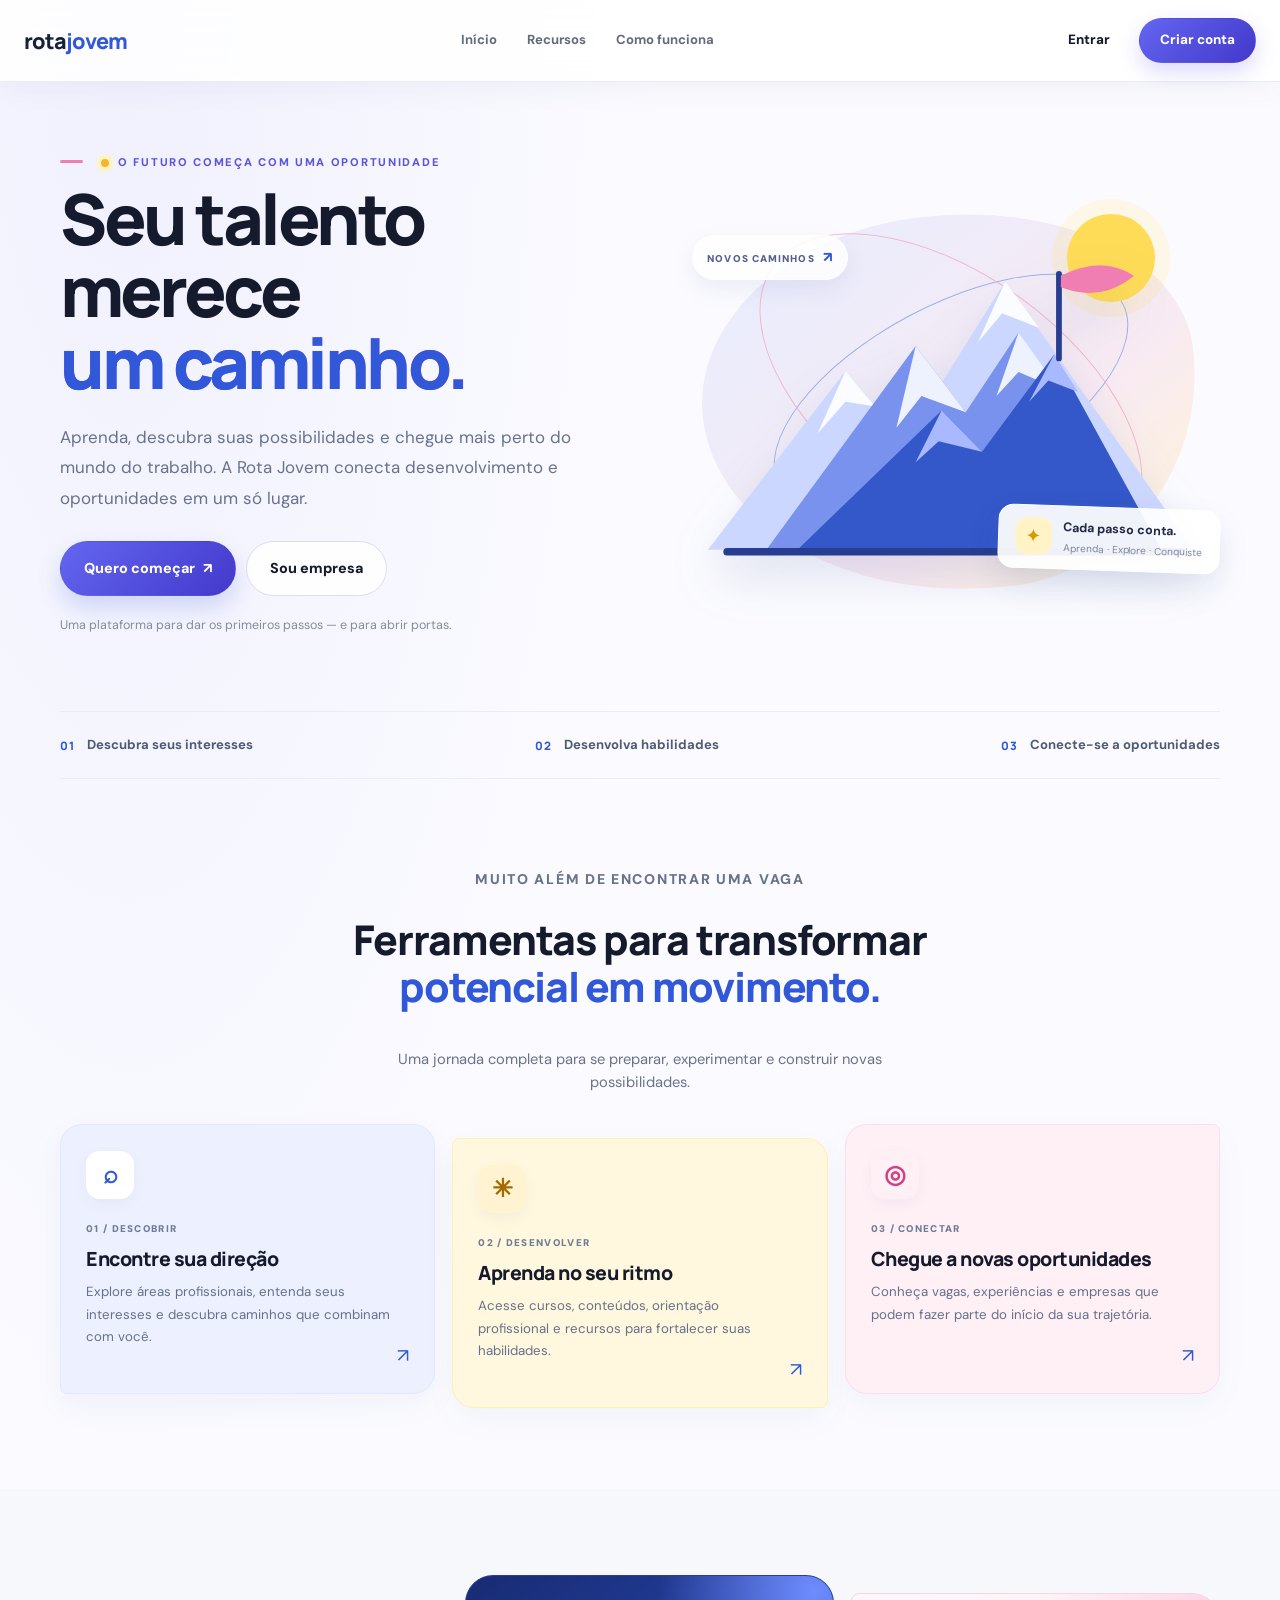
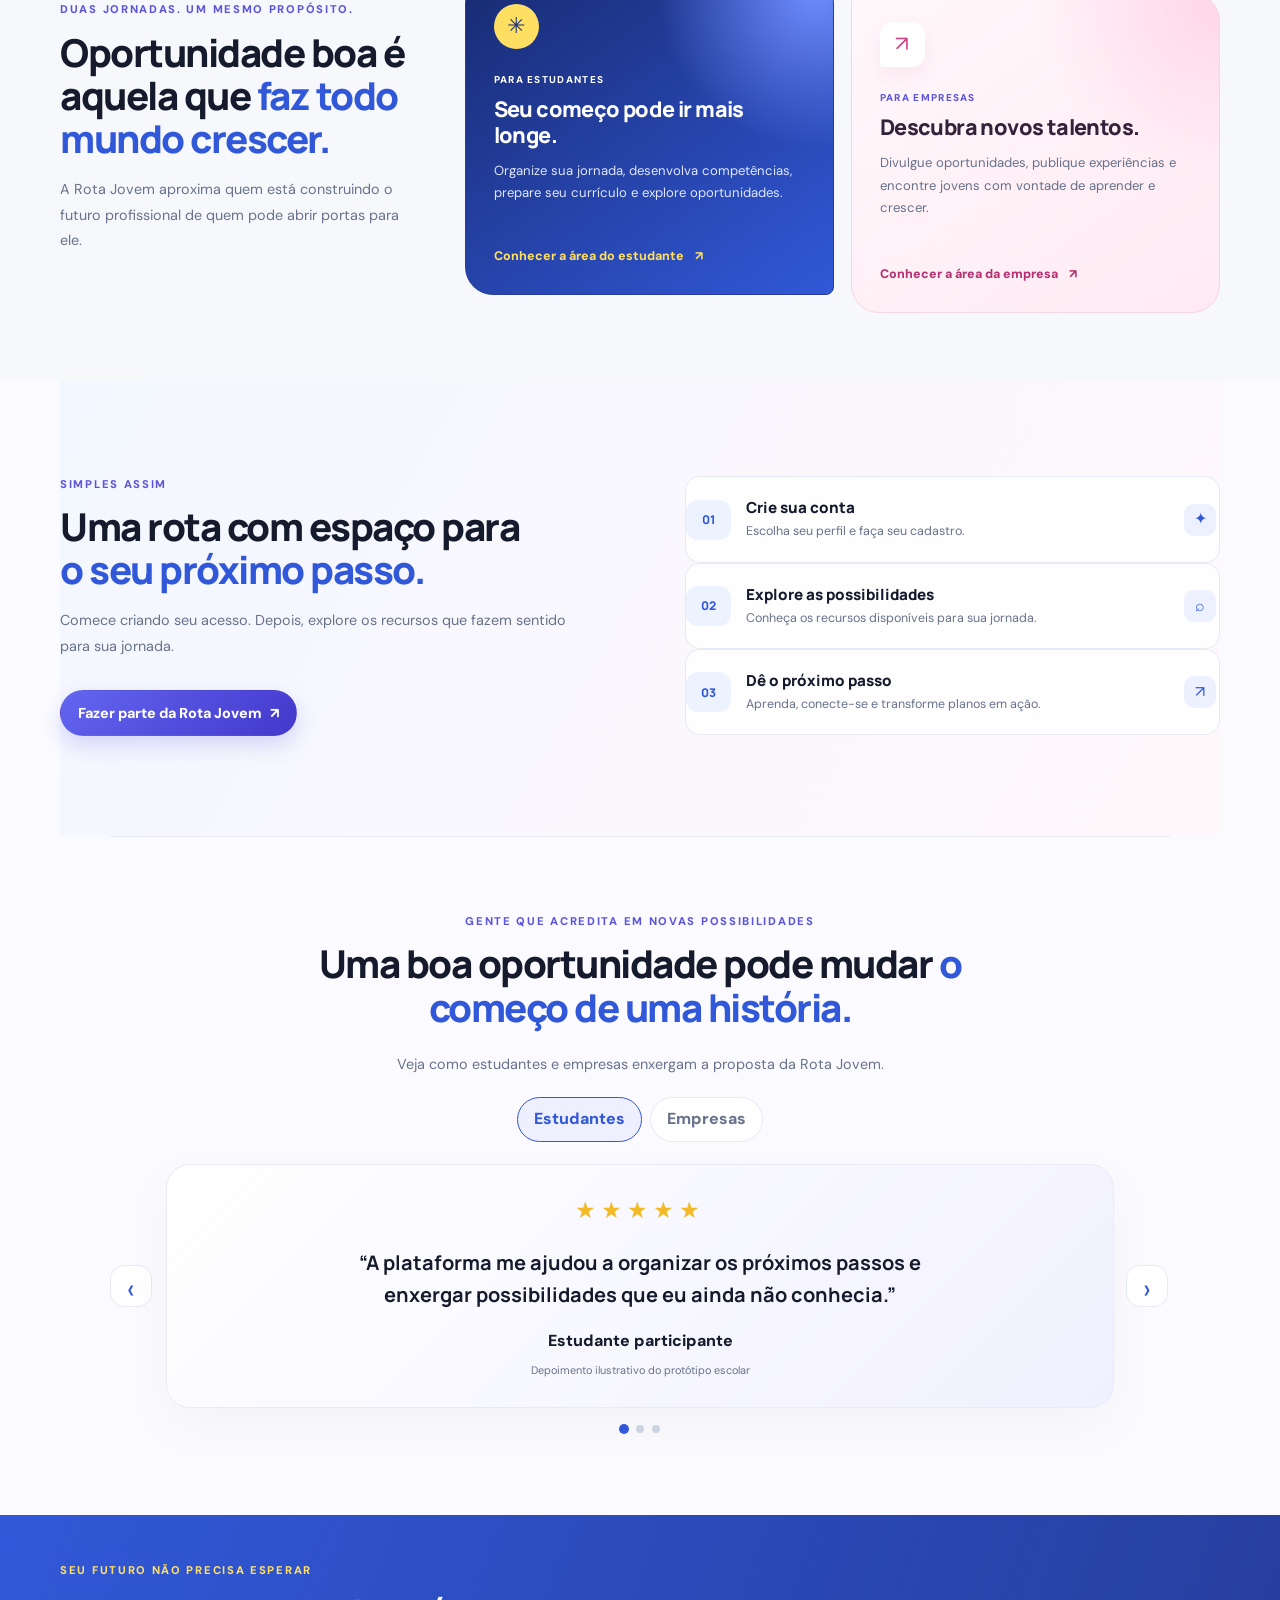
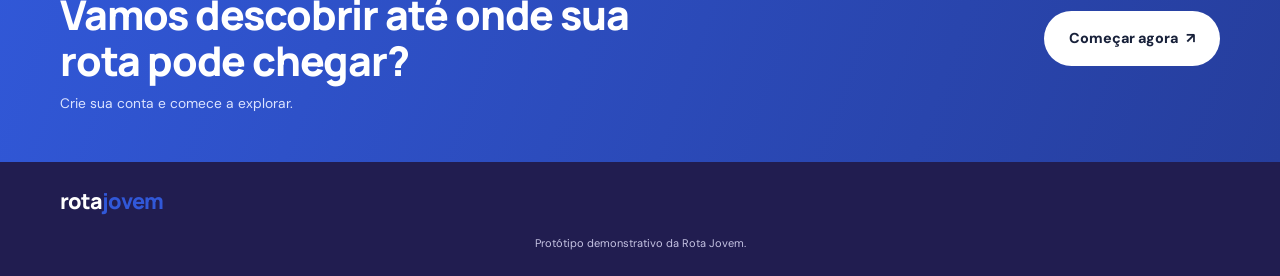
==== commit 95242f40: "3- mudando o layout da página e deixando mais atrativa" ====
--- a/index.html
+++ b/index.html
@@ -12,11 +12,10 @@
 
 <body>
   <header class="topbar">
-    <a class="brand" href="#inicio" aria-label="Rota Jovem, início"><span
-        class="brand-mark">R</span><span>rota<strong>jovem</strong></span></a>
+    <a class="brand" href="#inicio" aria-label="Rota Jovem, início"><span>rota<strong>jovem</strong></span></a>
     <button class="mobile-menu" id="mobileMenu" aria-label="Abrir menu">Menu</button>
     <nav id="mainNav" class="main-nav">
-      <a href="#inicio" data-view="home" id="homeNavLink">Início</a>
+      <a href="#inicio" data-view="home" id="homeNavLink">Início</a><a href="#recursos">Recursos</a><a href="#como-funciona">Como funciona</a>
     </nav>
     <div class="top-actions" id="topActions">
       <button class="btn btn-quiet" data-action="open-login">Entrar</button>
@@ -26,63 +25,91 @@
 
   <main>
     <section class="view active" id="view-home">
-      <section class="hero shell" id="inicio">
+      <section class="hero hero-showcase shell" id="inicio">
         <div class="hero-copy">
-          <p class="eyebrow">Desenvolvimento, preparo e oportunidade</p>
-          <h1>Seu próximo passo profissional <em>começa aqui.</em></h1>
-          <p class="lead">Descubra seu caminho, desenvolva suas habilidades e encontre oportunidades para começar.</p>
+          <p class="eyebrow"><span class="eyebrow-dot"></span> O futuro começa com uma oportunidade</p>
+          <h1>Seu talento merece <em>um caminho.</em></h1>
+          <p class="lead">Aprenda, descubra suas possibilidades e chegue mais perto do mundo do trabalho. A Rota Jovem conecta desenvolvimento e oportunidades em um só lugar.</p>
           <div class="button-row">
-            <button class="btn btn-primary btn-lg" data-action="open-register" data-role="student">Sou
-              estudante</button>
+            <button class="btn btn-primary btn-lg" data-action="open-register" data-role="student">Quero começar <span aria-hidden="true">↗</span></button>
             <button class="btn btn-outline btn-lg" data-action="open-register" data-role="company">Sou empresa</button>
           </div>
-
-        </div>
-        <div class="hero-visual" aria-hidden="true">
-          <div class="hero-disc"></div>
-          <div class="hero-card">
-            <span class="mini-label">SUA ROTA</span>
-            <div class="visual-line"></div>
-            <div class="visual-line short"></div>
-            <div class="visual-step"><span>01</span>
-              <div><b>Descobrir</b><small>Interesses e caminhos</small></div>
-            </div>
-            <div class="visual-step"><span>02</span>
-              <div><b>Desenvolver</b><small>Prepare seus próximos passos</small></div>
-            </div>
-            <div class="visual-step"><span>03</span>
-              <div><b>Conectar</b><small>Novas oportunidades</small></div>
-            </div>
-          </div>
-          <div class="visual-tag tag-yellow">Aprender</div>
-          <div class="visual-tag tag-pink">Avançar</div>
+          <p class="microcopy">Uma plataforma para dar os primeiros passos — e para abrir portas.</p>
+        </div>
+        <div class="showcase-art mountain-showcase" role="img" aria-label="Ilustração minimalista de uma montanha com uma bandeira no topo, representando novas oportunidades">
+          <div class="art-orbit orbit-one"></div><div class="art-orbit orbit-two"></div>
+          <div class="art-sun"></div>
+          <div class="mountain-label mountain-label-top">NOVOS CAMINHOS <span>↗</span></div>
+          <svg class="mountain-scene" viewBox="0 0 560 430" xmlns="http://www.w3.org/2000/svg" aria-hidden="true">
+            <path d="M28 376 171 190l62 73 104-166 196 279H28Z" fill="#cbd7ff"/>
+            <path d="m171 190 31 37-31-5-29 33 29-65Zm166-93 35 48-38-15-25 30 28-63Z" fill="#fff" opacity=".92"/>
+            <path d="M88 377 244 164l52 69 55-83 143 227H88Z" fill="#7892ed"/>
+            <path d="m244 164 52 69-46-17-26 33 20-85Zm107-14 42 59-42-18-23 25 23-66Z" fill="#eef2ff"/>
+            <path d="m120 377 151-146 42 43 75-101 112 204H120Z" fill="#3458c9"/>
+            <path d="m271 231 42 43-45-11-24 22 27-54Zm117-58 25 39-31-12-20 22 26-49Z" fill="#a9b9ff"/>
+            <path d="M48 378h472" stroke="#263d91" stroke-width="8" stroke-linecap="round"/>
+            <path d="M393 177V89" stroke="#283d91" stroke-width="6" stroke-linecap="round"/><path d="M395 91q43-22 76 0-34 28-76 12Z" fill="#f17eb2"/>
+          </svg>
+          <div class="mountain-caption"><span class="caption-mark">✦</span><div><b>Cada passo conta.</b><small>Aprenda · Explore · Conquiste</small></div></div>
         </div>
       </section>
-      <section class="testimonials shell" aria-labelledby="testimonialsTitle">
+
+      <section class="home-proof">
+        <div class="shell proof-inner"><div><strong>01</strong><span>Descubra seus interesses</span></div><div><strong>02</strong><span>Desenvolva habilidades</span></div><div><strong>03</strong><span>Conecte-se a oportunidades</span></div></div>
+      </section>
+
+      <section class="home-highlights shell" id="recursos" aria-label="O que você encontra na Rota Jovem">
+        <div class="section-heading centered">
+          <p class="eyebrow">Muito além de encontrar uma vaga</p>
+          <h2>Ferramentas para transformar <em>potencial em movimento.</em></h2>
+          <p>Uma jornada completa para se preparar, experimentar e construir novas possibilidades.</p>
+        </div>
+        <div class="highlight-grid">
+          <article class="highlight-card highlight-blue"><span class="highlight-icon">⌕</span><span class="card-index">01 / DESCOBRIR</span><h3>Encontre sua direção</h3><p>Explore áreas profissionais, entenda seus interesses e descubra caminhos que combinam com você.</p><span class="highlight-arrow">↗</span></article>
+          <article class="highlight-card highlight-yellow"><span class="highlight-icon">✳</span><span class="card-index">02 / DESENVOLVER</span><h3>Aprenda no seu ritmo</h3><p>Acesse cursos, conteúdos, orientação profissional e recursos para fortalecer suas habilidades.</p><span class="highlight-arrow">↗</span></article>
+          <article class="highlight-card highlight-pink"><span class="highlight-icon">◎</span><span class="card-index">03 / CONECTAR</span><h3>Chegue a novas oportunidades</h3><p>Conheça vagas, experiências e empresas que podem fazer parte do início da sua trajetória.</p><span class="highlight-arrow">↗</span></article>
+        </div>
+      </section>
+
+      <section class="home-audience">
+        <div class="shell audience-showcase">
+          <div class="audience-intro"><p class="eyebrow">Duas jornadas. Um mesmo propósito.</p><h2>Oportunidade boa é aquela que <em>faz todo mundo crescer.</em></h2><p>A Rota Jovem aproxima quem está construindo o futuro profissional de quem pode abrir portas para ele.</p></div>
+          <article class="audience-card student-audience"><div class="audience-symbol">✳</div><p class="eyebrow">PARA ESTUDANTES</p><h3>Seu começo pode ir mais longe.</h3><p>Organize sua jornada, desenvolva competências, prepare seu currículo e explore oportunidades.</p><button class="text-link" data-action="open-register" data-role="student">Conhecer a área do estudante <span>↗</span></button></article>
+          <article class="audience-card company-audience"><div class="audience-symbol">↗</div><p class="eyebrow">PARA EMPRESAS</p><h3>Descubra novos talentos.</h3><p>Divulgue oportunidades, publique experiências e encontre jovens com vontade de aprender e crescer.</p><button class="text-link" data-action="open-register" data-role="company">Conhecer a área da empresa <span>↗</span></button></article>
+        </div>
+      </section>
+
+      <section class="home-how shell" id="como-funciona"><div class="how-copy"><p class="eyebrow">Simples assim</p><h2>Uma rota com espaço para <em>o seu próximo passo.</em></h2><p>Comece criando seu acesso. Depois, explore os recursos que fazem sentido para sua jornada.</p><button class="btn btn-primary btn-lg" data-action="open-register">Fazer parte da Rota Jovem <span>↗</span></button></div>
+        <div class="how-steps"><article><b>01</b><div><h3>Crie sua conta</h3><p>Escolha seu perfil e faça seu cadastro.</p></div><span>✦</span></article><article><b>02</b><div><h3>Explore as possibilidades</h3><p>Conheça os recursos disponíveis para sua jornada.</p></div><span>⌕</span></article><article><b>03</b><div><h3>Dê o próximo passo</h3><p>Aprenda, conecte-se e transforme planos em ação.</p></div><span>↗</span></article></div>
+      </section>
+
+      <section class="testimonials shell" aria-label="Avaliações da Rota Jovem">
         <div class="testimonials-heading">
-          <p class="eyebrow">Histórias que inspiram</p>
-          <h2 id="testimonialsTitle">Novos caminhos começam com uma oportunidade.</h2>
-          <div class="testimonial-tabs" role="tablist" aria-label="Tipo de depoimento"><button type="button"
-              class="testimonial-tab active" data-testimonial-type="student" role="tab"
-              aria-selected="true">Estudantes</button><button type="button" class="testimonial-tab"
-              data-testimonial-type="company" role="tab" aria-selected="false">Empresas</button></div>
-        </div>
-        <div class="testimonial-carousel" aria-live="polite"><button class="testimonial-arrow" type="button"
-            id="testimonialPrev" aria-label="Depoimento anterior">‹</button>
+          <p class="eyebrow">Gente que acredita em novas possibilidades</p>
+          <h2>Uma boa oportunidade pode mudar <em>o começo de uma história.</em></h2>
+          <p class="testimonial-intro">Veja como estudantes e empresas enxergam a proposta da Rota Jovem.</p>
+          <div class="testimonial-tabs" role="tablist" aria-label="Tipo de avaliação">
+            <button class="testimonial-tab active" type="button" data-testimonial-type="student" role="tab" aria-selected="true">Estudantes</button>
+            <button class="testimonial-tab" type="button" data-testimonial-type="company" role="tab" aria-selected="false">Empresas</button>
+          </div>
+        </div>
+        <div class="testimonial-carousel">
+          <button class="testimonial-arrow" id="testimonialPrev" type="button" aria-label="Avaliação anterior">‹</button>
           <article class="testimonial-card">
             <div class="testimonial-stars" aria-label="5 de 5 estrelas">★★★★★</div>
-            <blockquote id="testimonialQuote">“A plataforma me ajudou a organizar os próximos passos e enxergar
-              possibilidades que eu ainda não conhecia.”</blockquote>
-            <p class="testimonial-author" id="testimonialAuthor">Estudante participante</p><small
-              class="testimonial-note">Exemplo ilustrativo de depoimento — não é uma avaliação real de cliente.</small>
-          </article><button class="testimonial-arrow" type="button" id="testimonialNext"
-            aria-label="Próximo depoimento">›</button>
-        </div>
-        <div class="testimonial-dots" id="testimonialDots" aria-label="Selecionar depoimento"><button class="active"
-            data-testimonial-index="0" aria-label="Depoimento 1"></button><button data-testimonial-index="1"
-            aria-label="Depoimento 2"></button><button data-testimonial-index="2" aria-label="Depoimento 3"></button>
+            <blockquote id="testimonialQuote">“A plataforma me ajudou a organizar os próximos passos e enxergar possibilidades que eu ainda não conhecia.”</blockquote>
+            <p class="testimonial-author" id="testimonialAuthor">Estudante participante</p>
+            <span class="testimonial-note">Depoimento ilustrativo do protótipo escolar</span>
+          </article>
+          <button class="testimonial-arrow" id="testimonialNext" type="button" aria-label="Próxima avaliação">›</button>
+        </div>
+        <div class="testimonial-dots" aria-label="Selecionar avaliação">
+          <button class="active" type="button" data-testimonial-index="0" aria-label="Avaliação 1"></button>
+          <button type="button" data-testimonial-index="1" aria-label="Avaliação 2"></button>
+          <button type="button" data-testimonial-index="2" aria-label="Avaliação 3"></button>
         </div>
       </section>
+      <section class="home-final-cta"><div class="shell final-cta-inner"><div><p class="eyebrow">Seu futuro não precisa esperar</p><h2>Vamos descobrir até onde sua rota pode chegar?</h2><p>Crie sua conta e comece a explorar.</p></div><button class="btn btn-dark btn-lg" data-action="open-register">Começar agora <span>↗</span></button></div></section>
     </section>
 
     <section class="view shell dashboard" id="view-student">
@@ -534,49 +561,44 @@
   </main>
 
   <footer class="footer">
-    <div class="shell footer-inner"><a class="brand" href="#inicio"><span
-          class="brand-mark">R</span><span>rota<strong>jovem</strong></span></a><small>Protótipo demonstrativo da Rota
+    <div class="shell footer-inner"><a class="brand" href="#inicio"><span>rota<strong>jovem</strong></span></a><small>Protótipo demonstrativo da Rota
         Jovem.</small></div>
   </footer>
 
-  <div class="modal-backdrop" id="authModal" hidden>
-    <section class="modal" role="dialog" aria-modal="true" aria-labelledby="authTitle">
-      <button class="modal-close" id="closeModal" aria-label="Fechar">Fechar</button>
-      <a class="brand modal-brand" href="#inicio"><span
-          class="brand-mark">R</span><span>rota<strong>jovem</strong></span></a>
-      <p class="eyebrow">Acesse a plataforma</p>
-      <h2 id="authTitle">Crie sua conta</h2>
-      <p id="authIntro" class="muted">Escolha seu perfil e preencha os dados.</p>
-      <div class="auth-tabs"><button class="auth-tab active" data-auth-mode="register">Criar conta</button><button
-          class="auth-tab" data-auth-mode="login">Entrar</button></div>
-      <form id="authForm" class="form-stack">
-        <fieldset class="role-choice">
-          <legend>Tipo de conta</legend><label><input type="radio" name="role" value="student" checked>
-            Estudante</label><label><input type="radio" name="role" value="company"> Empresa</label>
-        </fieldset>
-        <div id="authNameWrap"><label for="authName">Nome completo / empresa</label><input class="field" id="authName"
-            name="name" required></div>
-        <div id="authStudentFields"><label for="authCpf">CPF</label><input class="field" id="authCpf" name="cpf"
-            inputmode="numeric" autocomplete="off" placeholder="000.000.000-00" maxlength="14"><label
-            for="authAge">Idade (14 a 20 anos)</label><input class="field" id="authAge" name="age" type="number"
-            min="14" max="20"><label for="authEducation">Escolaridade</label><select class="field" id="authEducation"
-            name="education">
-            <option value="">Selecione</option>
-            <option>Ensino médio — 1º ano</option>
-            <option>Ensino médio — 2º ano</option>
-            <option>Ensino médio — 3º ano</option>
-            <option>Ensino técnico integrado</option>
-            <option>Ensino médio concluído</option>
-          </select></div>
-        <div id="authCompanyFields" hidden><label for="authCnpj">CNPJ</label><input class="field" id="authCnpj"
-            name="cnpj" inputmode="numeric" placeholder="00.000.000/0000-00" maxlength="18"></div>
-        <label for="authEmail">E-mail</label><input class="field" id="authEmail" name="email" type="email" required>
-        <label for="authPassword">Senha</label><input class="field" id="authPassword" name="password" type="password"
-          minlength="6" required>
-        <button class="btn btn-primary btn-lg full" id="authSubmit" type="submit">Criar conta demonstrativa</button>
-        <p class="fine-print">Use somente dados fictícios. Esta demonstração guarda dados no navegador e não possui
-          segurança de autenticação de um serviço real.</p>
-      </form>
+  <div class="modal-backdrop auth-backdrop" id="authModal" hidden>
+    <section class="modal auth-modal" role="dialog" aria-modal="true" aria-labelledby="authTitle">
+      <div class="auth-visual">
+        <button class="auth-visual-close" id="closeModal" type="button" aria-label="Fechar">×</button>
+        <div class="auth-visual-copy"><span class="auth-kicker">BEM-VINDO À ROTA JOVEM</span><h2>Seu próximo capítulo começa aqui.</h2><p>Conecte talentos, aprendizado e oportunidades em um só lugar.</p></div>
+        <div class="auth-illustration" aria-hidden="true">
+          <div class="auth-orbit auth-orbit-a"></div><div class="auth-orbit auth-orbit-b"></div>
+          <div class="auth-paper-plane">➤</div>
+          <div class="auth-phone"><span class="auth-avatar">●</span><i></i><i></i><b>SEU FUTURO</b></div>
+          <div class="auth-person auth-person-one"><span></span><i></i></div><div class="auth-person auth-person-two"><span></span><i></i></div>
+          <div class="auth-plant">✦</div>
+        </div>
+        <div class="auth-visual-foot"><span>✦</span> Descubra. Desenvolva. Conquiste.</div>
+      </div>
+      <div class="auth-content">
+        <button class="auth-content-close" type="button" id="closeModalMobile" aria-label="Fechar">×</button>
+        <a class="brand modal-brand" href="#inicio"><span>rota<strong>jovem</strong></span></a>
+        <p class="eyebrow">Acesse a plataforma</p>
+        <h2 id="authTitle">Crie sua conta</h2>
+        <p id="authIntro" class="muted">Escolha seu perfil e preencha os dados.</p>
+        <div class="auth-tabs"><button class="auth-tab active" type="button" data-auth-mode="register">Criar conta</button><button class="auth-tab" type="button" data-auth-mode="login">Entrar</button></div>
+        <form id="authForm" class="form-stack">
+          <fieldset class="role-choice">
+            <legend>Tipo de conta</legend><label><input type="radio" name="role" value="student" checked> Estudante</label><label><input type="radio" name="role" value="company"> Empresa</label>
+          </fieldset>
+          <div id="authNameWrap"><label for="authName">Nome completo / empresa</label><input class="field" id="authName" name="name" required></div>
+          <div id="authStudentFields"><label for="authCpf">CPF</label><input class="field" id="authCpf" name="cpf" inputmode="numeric" autocomplete="off" placeholder="000.000.000-00" maxlength="14"><label for="authAge">Idade (14 a 20 anos)</label><input class="field" id="authAge" name="age" type="number" min="14" max="20"><label for="authEducation">Escolaridade</label><select class="field" id="authEducation" name="education"><option value="">Selecione</option><option>Ensino médio — 1º ano</option><option>Ensino médio — 2º ano</option><option>Ensino médio — 3º ano</option><option>Ensino técnico integrado</option><option>Ensino médio concluído</option></select></div>
+          <div id="authCompanyFields" hidden><label for="authCnpj">CNPJ</label><input class="field" id="authCnpj" name="cnpj" inputmode="numeric" placeholder="00.000.000/0000-00" maxlength="18"></div>
+          <label for="authEmail">E-mail</label><input class="field" id="authEmail" name="email" type="email" autocomplete="email" required>
+          <label for="authPassword">Senha</label><input class="field" id="authPassword" name="password" type="password" minlength="6" autocomplete="current-password" required>
+          <button class="btn btn-primary btn-lg full" id="authSubmit" type="submit">Criar conta demonstrativa</button>
+          <p class="fine-print">Use somente dados fictícios. Esta demonstração guarda dados no navegador e não possui segurança de autenticação de um serviço real.</p>
+        </form>
+      </div>
     </section>
   </div>
   <div class="modal-backdrop" id="jobInfoModal" hidden>
--- a/style.css
+++ b/style.css
@@ -2325,4 +2325,556 @@
         padding: 8px 12px;
         font-size: .78rem
     }
-}+}
+
+/* ===== ROTA JOVEM · identidade visual renovada ===== */
+:root {
+    --blue: #4f46e5;
+    --blue-dark: #312e81;
+    --blue-pale: #eef0ff;
+    --yellow: #facc15;
+    --pink: #fb7185;
+    --pink-pale: #fff1f2;
+    --ink: #17152f;
+    --muted: #6f7088;
+    --line: #e7e7f1;
+    --paper: #fff;
+    --wash: #f7f7fc;
+    --green: #16845b;
+    --radius: 20px;
+}
+body {
+    color: var(--ink);
+    background:
+      radial-gradient(ellipse at 10% 0%, rgba(99,102,241,.07), transparent 34rem),
+      #fbfbff;
+}
+.topbar {
+    position: sticky;
+    z-index: 50;
+    top: 0;
+    width: 100%;
+    height: 76px;
+    padding: 0 max(24px, calc((100vw - 1240px)/2));
+    background: rgba(255,255,255,.86);
+    border-bottom: 1px solid rgba(231,231,241,.8);
+    backdrop-filter: blur(18px);
+    box-shadow: 0 8px 30px rgba(36,32,90,.045);
+}
+.brand { font-size: 1.28rem; letter-spacing: -1px; }
+.brand-mark {
+    width: 39px; height: 39px; border-radius: 13px 13px 13px 5px;
+    background: linear-gradient(145deg,#6366f1,#3730a3);
+    box-shadow: 0 7px 16px #4f46e544;
+}
+.brand strong { color: #f05d86; }
+.main-nav a { transition: color .2s ease; }
+.btn {
+    border-radius: 12px;
+    padding: 11px 17px;
+    transition: transform .25s cubic-bezier(.2,.8,.2,1), box-shadow .25s, background .2s;
+}
+.btn:hover { transform: translateY(-3px); box-shadow: 0 10px 22px #25205a18; }
+.btn-primary {
+    background: linear-gradient(135deg,#6366f1,#4338ca);
+    box-shadow: 0 9px 22px #4f46e533;
+}
+.btn-primary:hover { background: linear-gradient(135deg,#4f46e5,#312e81); }
+.btn-outline { border-color: #dcdcf0; background: rgba(255,255,255,.88); }
+.hero {
+    position: relative;
+    padding-top: 86px;
+    padding-bottom: 92px;
+    gap: clamp(30px,5vw,76px);
+}
+.hero-copy { position: relative; z-index: 1; }
+.eyebrow {
+    color: #5b54dc;
+    letter-spacing: 1.7px;
+    font-size: .7rem;
+}
+.hero .eyebrow::before {
+    content: "";
+    display: inline-block;
+    width: 23px; height: 3px;
+    margin: 0 9px 3px 0;
+    border-radius: 5px;
+    background: var(--pink);
+}
+.hero h1 {
+    font-size: clamp(3rem,5.5vw,5rem);
+    line-height: 1.02;
+    letter-spacing: -3.4px;
+}
+.hero h1 em {
+    display: inline-block;
+    color: transparent;
+    background: linear-gradient(100deg,#4f46e5 8%,#8b5cf6 55%,#ec4899 100%);
+    -webkit-background-clip: text;
+    background-clip: text;
+}
+.lead { font-size: 1.08rem; line-height: 1.8; max-width: 510px; }
+.hero-visual {
+    min-height: 420px;
+    height: auto;
+    border-radius: 34px;
+    background:
+      radial-gradient(circle at 78% 16%,rgba(250,204,21,.75),transparent 18%),
+      radial-gradient(circle at 8% 90%,rgba(244,114,182,.4),transparent 35%),
+      linear-gradient(140deg,#312e81 0%,#5145c7 52%,#8b5cf6 100%);
+    box-shadow: 0 28px 65px rgba(67,56,202,.22);
+    isolation: isolate;
+}
+.hero-visual::before,.hero-visual::after {
+    content:""; position:absolute; border:1px solid #ffffff30; border-radius:50%;
+    width:360px;height:360px; right:-100px;top:-150px;
+}
+.hero-visual::after { width:250px;height:250px;right:auto;left:-115px;top:auto;bottom:-145px; }
+.hero-disc {
+    width: 320px; height: 320px; right: 9%; top: 12%;
+    background: linear-gradient(145deg,#a5b4fc,#c4b5fd);
+    opacity:.9; filter: drop-shadow(0 18px 30px #17104a44);
+    animation: floatDisc 7s ease-in-out infinite;
+}
+.hero-card {
+    width: min(310px,76%);
+    padding: 26px 25px;
+    border: 1px solid #ffffffa8;
+    border-radius: 22px;
+    background: rgba(255,255,255,.94);
+    box-shadow: 0 25px 55px #17104a40;
+    transform: rotate(-3deg);
+    animation: floatCard 6s ease-in-out infinite;
+}
+.hero-card .mini-label { color:#5b54dc; letter-spacing:2px; }
+.visual-step { padding: 13px 0; }
+.visual-step>span {
+    background:#eeedff;color:#4f46e5;border-radius:10px;
+    width:34px;height:34px;display:grid;place-items:center;font-weight:900;
+}
+.visual-tag {
+    border-radius: 13px;
+    padding: 10px 16px;
+    font-weight: 900;
+    box-shadow: 0 12px 25px #17104a33;
+    animation: floatTag 5s ease-in-out infinite;
+}
+.tag-yellow { background:#fde047; color:#342b55; }
+.tag-pink { background:#fda4af; color:#54213a; animation-delay:-2s; }
+.testimonials {
+    padding-top: 58px; padding-bottom: 86px;
+    border-top: 1px solid #ececf5;
+}
+.testimonials-heading { text-align:center; }
+.testimonials-heading h2 {
+    font: 800 clamp(1.8rem,3vw,2.7rem)/1.15 Manrope,sans-serif;
+    letter-spacing:-1.5px; max-width:720px; margin:0 auto 22px;
+}
+.testimonial-card {
+    border:1px solid #e7e5ff;
+    border-radius:24px;
+    background:linear-gradient(135deg,#fff 0%,#f1f0ff 100%);
+    box-shadow:0 18px 50px rgba(55,48,163,.08);
+}
+.testimonial-arrow { border-radius:14px; transition:.2s; }
+.testimonial-arrow:hover { transform:translateY(-3px); background:#eeedff; }
+.view { min-height: 60vh; }
+.dashboard {
+    padding-top: 42px; padding-bottom: 90px;
+    gap: 28px;
+}
+.side-nav {
+    top: 98px;
+    border:1px solid #e7e5f5;
+    border-radius:20px;
+    padding:20px 14px;
+    background:rgba(255,255,255,.9);
+    box-shadow:0 14px 40px rgba(40,35,100,.055);
+}
+.side-link { border-radius:11px; padding:11px 12px; transition:.2s; }
+.side-link:hover,.side-link.active {
+    color:#4338ca;
+    background:linear-gradient(90deg,#eeedff,#f7f5ff);
+}
+.panel-heading { margin-bottom:27px; }
+.panel-heading h1 { letter-spacing:-1.8px; }
+.content-card,.stats-grid article,.job-card,.course-card,.career-item,
+.resume-preview,.ranking-card,.task-card {
+    border:1px solid #e8e7f3;
+    border-radius:19px;
+    background:rgba(255,255,255,.92);
+    box-shadow:0 10px 30px rgba(38,34,90,.045);
+    transition:transform .28s ease,box-shadow .28s ease,border-color .28s ease;
+}
+.content-card { padding:23px; }
+.content-card:hover,.job-card:hover,.course-card:hover,.career-item:hover {
+    transform:translateY(-4px);
+    border-color:#d9d5ff;
+    box-shadow:0 18px 38px rgba(55,48,163,.10);
+}
+.stats-grid article {
+    padding:20px;
+    background:linear-gradient(145deg,#fff,#f5f4ff);
+}
+.stats-grid article:nth-child(2) { background:linear-gradient(145deg,#fff,#fff5f7); }
+.stats-grid article:nth-child(3) { background:linear-gradient(145deg,#fff,#f2fbf7); }
+.stats-grid b { color:#4338ca; }
+.mountain-route {
+    overflow:hidden;
+    color:white;
+    border:0;
+    background:
+      radial-gradient(circle at 85% 0%,#a5b4fc55,transparent 30%),
+      linear-gradient(130deg,#25205e,#4338a8 58%,#6654d9);
+    box-shadow:0 20px 45px #312e8130;
+}
+.mountain-route .eyebrow { color:#c7d2fe; }
+.mountain-route .route-intro h2 { color:white; }
+.mountain-route .route-intro p:not(.eyebrow) { color:#d8d7ff; }
+.mountain-route .route-stop { color:white; }
+.mountain-route .route-stop small,.mountain-route .route-stop i { color:#d8d7ff; }
+.mountain-route .route-number { background:#fff;color:#4338ca;box-shadow:0 6px 18px #17104a33; }
+.mountain-route .route-connector { background:#a5b4fc66; }
+.mountain-route .route-bottom { border-color:#ffffff30; color:#fff; }
+.mountain-route .route-progress { background:#ffffff35; }
+.mountain-route .route-progress span { background:#fde047; }
+.pill { border-radius:999px; background:#eeedff; color:#5145c7; padding:6px 11px; }
+.tag { border-radius:999px; background:#f0efff; color:#5145c7; padding:6px 10px; }
+.field {
+    border:1px solid #deddf0;
+    border-radius:11px;
+    padding:12px 13px;
+    transition:border-color .2s,box-shadow .2s;
+}
+.field:focus { border-color:#7770ed; box-shadow:0 0 0 4px #7770ed18; outline:0; }
+.job-card { padding:22px; }
+.job-card .btn { border-radius:10px; }
+.course-card,.career-item { padding:22px; }
+.footer { background:#211d50; color:#fff; border:0; }
+.footer p,.footer small { color:#c6c4e3; }
+.footer .brand { color:#fff; }
+.modal-card { border-radius:24px; box-shadow:0 30px 90px #17104a55; }
+.toast { border-radius:13px; box-shadow:0 15px 40px #17104a25; }
+
+/* Entrada progressiva dos elementos conforme a rolagem */
+.js-reveal {
+    opacity:0;
+    transform:translateY(28px) scale(.985);
+    transition:opacity .7s cubic-bezier(.2,.7,.2,1),transform .7s cubic-bezier(.2,.7,.2,1);
+    transition-delay:var(--reveal-delay,0ms);
+    will-change:opacity,transform;
+}
+.js-reveal.is-visible { opacity:1; transform:translateY(0) scale(1); }
+@keyframes floatDisc { 0%,100%{transform:translateY(0) rotate(0)}50%{transform:translateY(-15px) rotate(5deg)} }
+@keyframes floatCard { 0%,100%{transform:rotate(-3deg) translateY(0)}50%{transform:rotate(-1deg) translateY(-10px)} }
+@keyframes floatTag { 0%,100%{transform:translateY(0) rotate(2deg)}50%{transform:translateY(-9px) rotate(-2deg)} }
+@media (prefers-reduced-motion: reduce) {
+    *,*::before,*::after { scroll-behavior:auto!important; animation-duration:.01ms!important; animation-iteration-count:1!important; transition-duration:.01ms!important; }
+    .js-reveal { opacity:1; transform:none; }
+}
+@media(max-width:850px) {
+    .topbar { padding:0 20px; }
+    .hero { padding-top:55px; padding-bottom:60px; }
+    .hero-visual { min-height:360px; }
+    .dashboard { gap:18px; }
+}
+@media(max-width:650px) {
+    .topbar { height:68px; }
+    .hero { grid-template-columns:1fr; gap:30px; }
+    .hero h1 { font-size:clamp(2.65rem,12vw,4rem); letter-spacing:-2.5px; }
+    .hero-visual { min-height:340px; }
+    .dashboard { padding-top:25px; }
+    .content-card { padding:18px; }
+    .testimonials { padding-top:40px; padding-bottom:55px; }
+}
+
+/* Identidade visual Rota Jovem + página inicial de divulgação */
+.brand-logo { width: 76px; height: 32px; object-fit: cover; object-position: center; border-radius: 7px; }
+.brand { gap: 8px; }
+.hero { grid-template-columns: .88fr 1.12fr; gap: 38px; padding-top: 54px; padding-bottom: 58px; }
+.hero-visual { height: auto; min-height: 0; aspect-ratio: 1600 / 651; background: #b9e4fb; border-radius: 22px; box-shadow: 0 24px 65px rgba(24,68,150,.13); }
+.hero-banner { display: block; width: 100%; height: 100%; object-fit: cover; }
+.hero h1 { font-size: clamp(2.55rem,4.1vw,3.8rem); }
+.home-highlights { padding: 54px 0 76px; }
+.section-heading.centered { max-width: 690px; margin: 0 auto 30px; text-align: center; }
+.section-heading.centered h2,.home-how h2,.home-cta h2 { margin: 0; font: 800 clamp(1.9rem,3.2vw,2.8rem)/1.15 Manrope,sans-serif; letter-spacing: -1.2px; }
+.section-heading.centered h2 em { color: var(--blue); font-style: normal; }
+.section-heading.centered > p:last-child { color: var(--muted); margin: 13px auto 0; }
+.highlight-grid { display: grid; grid-template-columns: repeat(3,minmax(0,1fr)); gap: 18px; }
+.highlight-card { padding: 25px; border: 1px solid #e8edf7; border-radius: 18px; background: #fff; box-shadow: 0 12px 32px rgba(31,58,111,.045); }
+.highlight-icon { display: grid; place-items: center; width: 43px; height: 43px; margin-bottom: 18px; border-radius: 13px; background: #edf3ff; color: var(--blue); font-size: 1.35rem; font-weight: 800; }
+.highlight-card:nth-child(2) .highlight-icon { background: #fff3d2; color: #a36a00; }
+.highlight-card:nth-child(3) .highlight-icon { background: #fff0f6; color: #cf4382; }
+.highlight-card h3,.how-steps h3 { margin: 0 0 8px; font: 800 1.05rem Manrope,sans-serif; }
+.highlight-card p,.how-steps p { margin: 0; color: var(--muted); font-size: .9rem; }
+.home-how { padding: 66px 0; background: linear-gradient(120deg,#f3f7ff,#fff8fb); }
+.how-inner { display: grid; grid-template-columns: .9fr 1.1fr; gap: 65px; align-items: center; }
+.home-how h2 { max-width: 470px; }
+.home-how .how-inner > div:first-child > p:last-child { max-width: 470px; color: var(--muted); }
+.how-steps { display: grid; gap: 18px; }
+.how-steps article { display: flex; align-items: flex-start; gap: 17px; padding: 17px 19px; border: 1px solid #e7eaf3; border-radius: 15px; background: rgba(255,255,255,.88); }
+.how-steps article > b { display: grid; place-items: center; flex: 0 0 40px; height: 40px; border-radius: 12px; background: #edf2ff; color: var(--blue); font: 800 .9rem Manrope,sans-serif; }
+.home-cta { display: flex; align-items: center; justify-content: space-between; gap: 28px; margin-top: 65px; margin-bottom: 70px; padding: 34px; border-radius: 22px; color: #fff; background: linear-gradient(115deg,#192f79,#285bd2 68%,#5378df); }
+.home-cta .eyebrow { color: #cbd8ff; }
+.home-cta h2 { max-width: 560px; }
+.home-cta p:not(.eyebrow) { margin-bottom: 0; color: #e0e8ff; }
+.home-cta .btn-outline { border-color: #ffffff75; background: transparent; color: white; }
+.home-cta .btn-outline:hover { background: #ffffff18; }
+@media(max-width:850px) { .hero { grid-template-columns: 1fr; } .hero-visual { max-width: 100%; } .how-inner { grid-template-columns: 1fr; gap: 28px; } .home-cta { align-items: flex-start; flex-direction: column; } }
+@media(max-width:650px) { .brand-logo { width: 58px; height: 25px; } .highlight-grid { grid-template-columns: 1fr; } .home-highlights { padding: 42px 0 55px; } .home-how { padding: 48px 0; } .home-cta { padding: 24px; margin-top: 42px; margin-bottom: 50px; } .home-cta .button-row { width: 100%; } .home-cta .btn { flex: 1 1 100%; } }
+
+
+/* ===== Rota Jovem | vitrine pública renovada ===== */
+:root{--blue:#3158d8;--blue-dark:#1e3fa8;--ink:#151b2d;--muted:#68728a;--line:#e6eaf2;--pink:#f27eb1;--yellow:#ffd84d}
+.topbar{height:82px;border-bottom:1px solid #e9edf5;position:relative;z-index:5}
+.brand{font-size:1.35rem;letter-spacing:-1px;color:#18213a}
+.brand strong{color:var(--blue)}
+.main-nav{gap:30px}
+.main-nav a{font-size:.82rem}
+.top-actions .btn{border-radius:999px;padding:11px 20px}
+.hero-showcase{padding-top:72px;padding-bottom:76px;min-height:580px;grid-template-columns:1.04fr .96fr;gap:38px}
+.hero-showcase .hero-copy{position:relative;z-index:2}
+.hero-showcase .eyebrow{display:flex;align-items:center;gap:9px}
+.eyebrow-dot{width:8px;height:8px;border-radius:50%;background:#f2b82d;box-shadow:0 0 0 5px #fff3ce}
+.hero-showcase h1{font-size:clamp(3.15rem,5.5vw,5.1rem);line-height:1.02;letter-spacing:-3.5px;max-width:650px}
+.hero-showcase h1 em{color:var(--blue);font-style:normal;position:relative;white-space:nowrap}
+.hero-showcase .lead{font-size:1.06rem;line-height:1.8;max-width:520px;margin:23px 0 28px}
+.hero-showcase .btn{border-radius:999px;padding:15px 23px}
+.hero-showcase .btn-primary{box-shadow:0 12px 25px #3158d833}
+.hero-showcase .microcopy{font-size:.78rem;margin-top:20px}
+.showcase-art{height:430px;position:relative;isolation:isolate;display:grid;place-items:center}
+.showcase-art:before{content:"";position:absolute;inset:35px 22px 18px;border-radius:48% 52% 42% 58%/46% 43% 57% 54%;background:linear-gradient(145deg,#e7edff,#f8eaf2 65%,#fff5d6);transform:rotate(-7deg);z-index:-3}
+.art-orbit{position:absolute;border:1px solid #9eafe8;border-radius:50%;transform:rotate(-28deg);z-index:-1}
+.orbit-one{width:390px;height:180px}.orbit-two{width:440px;height:240px;transform:rotate(36deg);border-color:#f0b9d0}
+.art-sun{position:absolute;width:105px;height:105px;border-radius:50%;background:#ffdc57;right:11%;top:6%;box-shadow:0 0 0 15px #ffdc5726}
+.art-path{position:absolute;width:290px;height:180px;bottom:38px;left:15%;border:13px solid #3158d8;border-color:transparent transparent #3158d8 #3158d8;border-radius:0 0 0 100%;transform:rotate(-19deg);opacity:.95}
+.art-card-main{position:relative;z-index:1;width:290px;padding:27px 25px 22px;background:#fff;border:1px solid #fff;border-radius:20px;box-shadow:0 28px 65px #243b7a24;transform:rotate(-4deg)}
+.art-card-kicker{font-size:.58rem;letter-spacing:1.4px;font-weight:900;color:#7c86a0}
+.art-card-title{font:700 1.8rem/1.15 Manrope,sans-serif;letter-spacing:-1px;margin:18px 0 24px;color:#202a45}
+.art-card-title strong{color:var(--blue);font-size:2.25rem}
+.art-progress{height:8px;border-radius:9px;background:#edf0f8;overflow:hidden}.art-progress i{display:block;width:72%;height:100%;border-radius:9px;background:linear-gradient(90deg,#3158d8,#f27eb1)}
+.art-card-foot{display:flex;justify-content:space-between;align-items:center;margin-top:15px;font-size:.62rem;font-weight:800;color:#747e96}
+.art-card-foot b{font-size:.9rem;color:#3158d8}
+.art-float{position:absolute;z-index:2;display:flex;align-items:center;gap:10px;padding:12px 16px;border:1px solid #fff;border-radius:13px;background:#fff;box-shadow:0 13px 30px #293d741c}
+.art-float>span{width:36px;height:36px;border-radius:11px;display:grid;place-items:center;background:#edf1ff;color:#3158d8;font-size:1.1rem}
+.art-float b,.art-float small{display:block}.art-float b{font-size:.72rem}.art-float small{font-size:.62rem;color:#858da0}
+.float-top{top:15%;left:1%;transform:rotate(-5deg)}.float-bottom{right:0;bottom:14%;transform:rotate(4deg)}.float-bottom>span{background:#fff0f6;color:#e04b91}
+.art-sticker{position:absolute;right:10%;top:18%;z-index:2;background:#ffd84d;color:#202744;padding:11px 13px;border-radius:50%;font:900 .68rem/1.05 Manrope,sans-serif;text-align:center;transform:rotate(12deg);box-shadow:0 6px 0 #e9bb35}
+.home-proof{background:#18213a;color:white}
+.proof-inner{display:flex;justify-content:space-between;gap:20px;padding:20px 0;flex-wrap:wrap}
+.proof-inner>div{display:flex;align-items:center;gap:12px;font-size:.82rem;font-weight:700}
+.proof-inner strong{color:#ffd84d;font:800 .72rem Manrope,sans-serif;letter-spacing:1px}
+.home-highlights{padding-top:90px;padding-bottom:95px}
+.centered{display:flex;flex-direction:column;align-items:center;text-align:center;max-width:750px;margin:0 auto 38px}
+.centered h2{font:800 clamp(2rem,3.8vw,3.1rem)/1.12 Manrope,sans-serif;letter-spacing:-1.8px;margin:0}
+.centered h2 em{color:var(--blue);font-style:normal}
+.centered>p:last-child{max-width:560px;color:var(--muted);font-size:.92rem;margin:15px 0 0}
+.highlight-grid{display:grid;grid-template-columns:repeat(3,1fr);gap:17px}
+.highlight-card{position:relative;min-height:270px;padding:26px 25px 30px;border:1px solid transparent;border-radius:19px;overflow:hidden;transition:transform .2s,box-shadow .2s}
+.highlight-card:hover{transform:translateY(-6px);box-shadow:0 20px 40px #18213a12}
+.highlight-blue{background:#edf1ff;border-color:#e1e8ff}.highlight-yellow{background:#fff8df;border-color:#fff0b4}.highlight-pink{background:#fff0f6;border-color:#f9dfeb}
+.highlight-icon{display:grid;place-items:center;width:48px;height:48px;border-radius:14px;background:white;color:#3158d8;font-size:1.55rem;box-shadow:0 5px 15px #18213a0b}
+.highlight-yellow .highlight-icon{color:#a77b00}.highlight-pink .highlight-icon{color:#d74b8a}
+.card-index{display:block;margin-top:22px;font-size:.61rem;font-weight:900;letter-spacing:1.3px;color:#707b97}
+.highlight-card h3{font:800 1.22rem Manrope,sans-serif;letter-spacing:-.5px;margin:9px 0}
+.highlight-card p{font-size:.83rem;line-height:1.7;color:#65708a;max-width:310px;margin:0}
+.highlight-arrow{position:absolute;right:25px;bottom:22px;font-size:1.2rem;color:#3158d8}
+.home-audience{padding:86px 0;background:#f7f8fc}
+.audience-showcase{display:grid;grid-template-columns:1.05fr 1fr 1fr;gap:17px;align-items:stretch}
+.audience-intro{padding:25px 25px 25px 0;align-self:center}
+.audience-intro h2,.how-copy h2{font:800 clamp(2rem,3vw,2.8rem)/1.12 Manrope,sans-serif;letter-spacing:-1.5px;margin:0 0 17px}
+.audience-intro h2 em,.how-copy h2 em{color:var(--blue);font-style:normal}
+.audience-intro>p:last-child,.how-copy>p:not(.eyebrow){font-size:.9rem;line-height:1.8;color:var(--muted)}
+.audience-card{padding:28px;border-radius:18px;min-height:320px;display:flex;flex-direction:column;align-items:flex-start}
+.student-audience{background:#e9efff}.company-audience{background:#fff0f6}
+.audience-symbol{width:45px;height:45px;border-radius:14px;background:#fff;display:grid;place-items:center;color:#3158d8;font-size:1.35rem;margin-bottom:23px}
+.company-audience .audience-symbol{color:#d74b8a}
+.audience-card .eyebrow{font-size:.62rem;letter-spacing:1.3px;margin-bottom:9px}
+.audience-card h3{font:800 1.35rem/1.2 Manrope,sans-serif;letter-spacing:-.6px;margin:0 0 12px}
+.audience-card>p:not(.eyebrow){font-size:.82rem;line-height:1.7;color:#65708a;margin:0 0 22px}
+.text-link{margin-top:auto;border:0;background:transparent;padding:0;color:#254dc0;font-weight:800;font-size:.78rem}.text-link span{margin-left:8px}
+.company-audience .text-link{color:#c53e7b}
+.home-how{display:grid;grid-template-columns:1fr 1fr;gap:90px;padding-top:95px;padding-bottom:100px;align-items:center}
+.how-copy .btn{margin-top:15px;border-radius:999px}
+.how-steps{display:grid;gap:0}
+.how-steps article{display:grid;grid-template-columns:45px 1fr 35px;gap:15px;align-items:center;padding:20px 0;border-bottom:1px solid var(--line)}
+.how-steps article:first-child{border-top:1px solid var(--line)}
+.how-steps article>b{font:800 .75rem Manrope,sans-serif;color:#3158d8}
+.how-steps h3{font:800 .95rem Manrope,sans-serif;margin:0 0 4px}
+.how-steps p{font-size:.78rem;color:var(--muted);margin:0}
+.how-steps article>span{width:32px;height:32px;border-radius:10px;background:#edf1ff;color:#3158d8;display:grid;place-items:center}
+.home-final-cta{background:linear-gradient(110deg,#3158d8,#263e9d);color:#fff}
+.final-cta-inner{padding:47px 0;display:flex;align-items:center;justify-content:space-between;gap:35px}
+.final-cta-inner .eyebrow{color:#ffdf68}
+.final-cta-inner h2{font:800 clamp(1.8rem,3.2vw,2.6rem)/1.12 Manrope,sans-serif;letter-spacing:-1.2px;max-width:650px;margin:0}
+.final-cta-inner p:not(.eyebrow){color:#dce4ff;font-size:.86rem;margin:10px 0 0}
+.final-cta-inner .btn{border-radius:999px;white-space:nowrap;padding:15px 24px}
+.btn-dark{background:#fff;color:#18213a}
+.footer{margin-top:0}.footer-inner .brand-mark{display:none}
+@media(max-width:900px){
+ .hero-showcase{grid-template-columns:1fr;gap:10px;padding-top:55px}.hero-showcase .hero-copy{max-width:720px}.showcase-art{height:380px;max-width:600px;width:100%;margin:auto}
+ .audience-showcase{grid-template-columns:1fr 1fr}.audience-intro{grid-column:1/-1;max-width:650px;padding:0 0 15px}
+ .home-how{gap:40px}
+}
+@media(max-width:620px){
+ .topbar{height:auto;min-height:72px;flex-wrap:wrap;padding:13px 0}.main-nav{order:3;width:100%;display:none;gap:18px;padding:10px 0}.main-nav.open{display:flex}.mobile-menu{display:block;margin-left:auto}.top-actions{gap:5px}.top-actions .btn{padding:9px 12px;font-size:.74rem}
+ .hero-showcase{padding-top:44px;padding-bottom:45px}.hero-showcase h1{font-size:clamp(2.8rem,13vw,4rem);letter-spacing:-2.4px}.hero-showcase .lead{font-size:.94rem}.showcase-art{height:315px}.art-card-main{width:245px;padding:21px}.art-card-title{font-size:1.55rem}.art-card-title strong{font-size:1.9rem}.art-orbit.orbit-two{width:320px}.art-orbit.orbit-one{width:300px}.art-float{padding:9px 11px}.float-top{left:-1%;top:10%}.float-bottom{right:-2%;bottom:8%}.art-sticker{right:4%;top:14%}
+ .proof-inner{gap:13px;padding:17px 0}.proof-inner>div{font-size:.7rem;gap:8px}
+ .home-highlights{padding-top:65px;padding-bottom:68px}.centered{margin-bottom:27px}.highlight-grid{grid-template-columns:1fr}.highlight-card{min-height:225px}
+ .home-audience{padding:62px 0}.audience-showcase{grid-template-columns:1fr}.audience-intro{grid-column:auto}.audience-card{min-height:270px}
+ .home-how{grid-template-columns:1fr;gap:32px;padding-top:65px;padding-bottom:70px}
+ .final-cta-inner{padding:38px 0;align-items:flex-start;flex-direction:column;gap:22px}
+}
+
+/* ===== Ajustes finais: faixa pública, avaliações e acesso ===== */
+.home-proof{background:transparent;color:var(--ink);}
+.proof-inner{padding:23px 0;border-top:1px solid #e9edf5;border-bottom:1px solid #e9edf5;}
+.proof-inner strong{color:var(--blue);}
+.proof-inner>div{color:#4f5b74;}
+.testimonials{max-width:1060px;padding-top:76px;padding-bottom:82px;}
+.testimonials-heading h2 em{font-style:normal;color:var(--blue);}
+.testimonial-intro{color:var(--muted);font-size:.9rem;margin:10px auto 22px;}
+.testimonial-card{box-shadow:0 18px 50px #25345a0b;border-color:#e8eaf4;}
+.testimonial-stars{color:#f2b928;font-size:1.45rem;letter-spacing:5px;}
+.testimonial-note{margin-top:2px;}
+
+.auth-backdrop{background:rgba(14,22,48,.62);backdrop-filter:blur(8px);padding:24px;}
+.auth-modal{width:min(1040px,100%);max-width:1040px;max-height:min(900px,calc(100vh - 48px));padding:0;border-radius:26px;overflow:hidden;display:grid;grid-template-columns:.92fr 1.08fr;box-shadow:0 35px 100px #0b153b55;}
+.auth-visual{position:relative;min-height:690px;overflow:hidden;padding:52px 42px 32px;color:white;background:linear-gradient(145deg,#06a9e8 0%,#087ce5 58%,#2456d6 100%);display:flex;flex-direction:column;justify-content:space-between;isolation:isolate;}
+.auth-visual:before,.auth-visual:after{content:"";position:absolute;border-radius:50%;z-index:-1;pointer-events:none;}
+.auth-visual:before{width:480px;height:480px;right:-245px;top:-190px;background:#ffffff13;}
+.auth-visual:after{width:400px;height:400px;left:-240px;bottom:-220px;background:#082f9c26;}
+.auth-visual-copy{position:relative;z-index:2;max-width:380px;margin-top:42px;}
+.auth-kicker{font-size:.7rem;font-weight:900;letter-spacing:2.6px;color:#d7f6ff;}
+.auth-visual-copy h2{font:800 clamp(2rem,3vw,2.8rem)/1.08 Manrope,sans-serif;letter-spacing:-1.4px;margin:18px 0 13px;color:white;}
+.auth-visual-copy p{font-size:.92rem;line-height:1.75;color:#e1f5ff;max-width:340px;}
+.auth-illustration{position:relative;height:330px;max-width:430px;width:100%;margin:0 auto;}
+.auth-orbit{position:absolute;border:1px dashed #d6f6ff99;border-radius:50%;}
+.auth-orbit-a{width:330px;height:170px;left:45px;top:75px;transform:rotate(-23deg);}
+.auth-orbit-b{width:260px;height:230px;left:80px;top:40px;transform:rotate(32deg);border-color:#ffffff55;}
+.auth-phone{position:absolute;left:50%;top:45px;transform:translateX(-50%);width:150px;height:235px;border:8px solid #26364b;border-radius:24px;background:#fff;box-shadow:0 20px 35px #073b8c45;display:flex;align-items:center;flex-direction:column;padding:24px 15px;gap:13px;}
+.auth-avatar{width:62px;height:62px;border-radius:50%;display:grid;place-items:center;background:#d8fbff;color:#26364b;font-size:2.1rem;box-shadow:inset 0 0 0 7px #09c9d7;margin-bottom:7px;}
+.auth-phone i{height:8px;width:100%;border-radius:20px;background:#e6edf5;display:block;}
+.auth-phone i:nth-of-type(2){width:78%;}
+.auth-phone b{font-size:.58rem;letter-spacing:1.2px;color:#087bd8;margin-top:4px;}
+.auth-paper-plane{position:absolute;right:52px;top:9px;color:#ffdf50;font-size:2.4rem;transform:rotate(-25deg);}
+.auth-person{position:absolute;z-index:2;bottom:16px;width:48px;height:118px;}
+.auth-person span{position:absolute;top:0;left:12px;width:26px;height:29px;border-radius:50%;background:#f4b38e;}
+.auth-person i{position:absolute;top:25px;left:3px;width:45px;height:57px;border-radius:15px 15px 8px 8px;background:#12c69b;box-shadow:0 54px 0 -14px #202b3d;}
+.auth-person-one{left:45px;transform:rotate(5deg);}
+.auth-person-two{right:42px;transform:scale(.82);}
+.auth-person-two i{background:#ffd84d;}
+.auth-plant{position:absolute;right:0;bottom:30px;color:#c9f7ff;font-size:2.5rem;}
+.auth-visual-foot{position:relative;z-index:2;font-size:.76rem;font-weight:800;letter-spacing:.5px;color:#e0f7ff;}
+.auth-visual-foot span{color:#ffe05b;margin-right:8px;}
+.auth-visual-close,.auth-content-close{position:absolute;top:17px;right:18px;width:38px;height:38px;border:1px solid #ffffff55;border-radius:50%;background:#ffffff18;color:white;font-size:1.55rem;line-height:1;cursor:pointer;z-index:5;}
+.auth-content{position:relative;padding:42px 48px 32px;overflow:auto;background:#fff;}
+.auth-content .modal-brand{margin-bottom:28px;}
+.auth-content>.eyebrow{margin-bottom:7px;}
+.auth-content>h2{font:800 2rem/1.15 Manrope,sans-serif;letter-spacing:-1px;margin:0;color:#18213a;}
+.auth-content>.muted{margin:8px 0 20px;font-size:.88rem;}
+.auth-content .auth-tabs{padding:5px;border-radius:12px;background:#f0f3fb;margin-bottom:18px;}
+.auth-content .auth-tab{border-radius:9px;padding:11px;font-size:.85rem;}
+.auth-content .auth-tab.active{background:#fff;color:#3158d8;box-shadow:0 3px 12px #1c326411;}
+.auth-content .form-stack{gap:9px;}
+.auth-content .form-stack>label,.auth-content #authNameWrap>label,.auth-content #authStudentFields>label,.auth-content #authCompanyFields>label{font-size:.76rem;font-weight:800;color:#35415c;}
+.auth-content .field{min-height:43px;border-radius:10px;border:1px solid #dfe5f0;background:#fbfcff;padding:10px 13px;font-size:.85rem;}
+.auth-content .field:focus{outline:3px solid #3158d81b;border-color:#5274e6;}
+.auth-content .role-choice{display:flex;gap:18px;align-items:center;border:1px solid #e3e8f2;border-radius:11px;padding:10px 13px;margin:0 0 3px;}
+.auth-content .role-choice legend{font-size:.7rem;font-weight:900;color:#35415c;padding:0 5px;}
+.auth-content .role-choice label{font-size:.78rem;font-weight:700;color:#536078;}
+.auth-content .btn-primary{border-radius:11px;min-height:48px;margin-top:7px;box-shadow:0 10px 22px #3158d82b;}
+.auth-content .fine-print{font-size:.65rem;line-height:1.5;color:#8a93a7;margin-top:3px;}
+.auth-content-close{display:none;background:#f1f4fa;border-color:#e5eaf3;color:#26334f;}
+@media(max-width:760px){
+ .auth-backdrop{padding:10px;}
+ .auth-modal{grid-template-columns:1fr;max-height:calc(100vh - 20px);width:min(560px,100%);border-radius:20px;}
+ .auth-visual{min-height:180px;padding:26px 25px 20px;}
+ .auth-visual-copy{margin:0;max-width:100%;padding-right:25px;}
+ .auth-visual-copy h2{font-size:1.55rem;margin:10px 0 7px;max-width:390px;}
+ .auth-visual-copy p{font-size:.78rem;margin:0;line-height:1.45;}
+ .auth-kicker{font-size:.58rem;}
+ .auth-illustration{display:none;}
+ .auth-visual-foot{margin-top:17px;font-size:.68rem;}
+ .auth-content{padding:26px 24px 22px;}
+ .auth-content .modal-brand{display:none;}
+ .auth-content-close{display:block;top:14px;right:14px;}
+ .auth-content>.eyebrow{padding-right:42px;}
+ .auth-content>h2{font-size:1.7rem;}
+ .auth-content .muted{padding-right:30px;}
+}
+@media(max-width:480px){
+ .auth-content{padding:22px 17px 18px;}
+ .auth-content .form-stack{gap:7px;}
+ .auth-content .role-choice{gap:12px;}
+ .auth-content .field{min-height:40px;}
+ .testimonials{padding-top:52px;padding-bottom:58px;}
+}
+
+
+/* Correções de navegação e acessibilidade */
+.view[hidden] { display: none !important; }
+
+/* Modal de acesso: a página e o formulário podem rolar sem cortar campos. */
+.auth-backdrop {
+    display: block;
+    overflow-y: auto;
+    overscroll-behavior: contain;
+    padding: 16px;
+}
+.auth-modal {
+    height: min(860px, calc(100dvh - 32px));
+    max-height: calc(100dvh - 32px);
+    min-height: 0;
+    margin: 0 auto;
+    grid-template-rows: minmax(0, 1fr);
+}
+.auth-visual { min-height: 0; }
+.auth-content { min-height: 0; overflow-y: auto; overscroll-behavior: contain; scrollbar-gutter: stable; }
+@media (max-width: 760px) {
+    .auth-backdrop { padding: 10px; }
+    .auth-modal { height: auto; max-height: calc(100dvh - 20px); min-height: 0; margin: 0 auto; }
+    .auth-visual { min-height: 180px; }
+    .auth-content { max-height: calc(100dvh - 210px); overflow-y: auto; }
+}
+
+/* Vitrines de estudante e empresa com personalidades visuais diferentes. */
+.audience-card { position: relative; overflow: hidden; border: 1px solid transparent; transition: transform .22s ease, box-shadow .22s ease; }
+.audience-card:hover { transform: translateY(-6px); box-shadow: 0 22px 48px #18213a18; }
+.student-audience {
+    color: #fff; border-color: #293c9c;
+    background: radial-gradient(circle at 95% 5%, #6f8cff 0, transparent 34%), linear-gradient(145deg, #182b72 0%, #3158d8 100%);
+    border-radius: 28px 28px 8px 28px;
+}
+.student-audience .eyebrow, .student-audience h3 { color: #fff; }
+.student-audience > p:not(.eyebrow) { color: #e0e8ff; }
+.student-audience .audience-symbol { background: #ffdf62; color: #203578; border-radius: 50%; }
+.student-audience .text-link { color: #ffdf62; }
+.company-audience {
+    color: #34223c; border-color: #f6d5e5;
+    background: radial-gradient(circle at 100% 0%, #ffd6e7 0, transparent 38%), linear-gradient(145deg, #fff8fb 0%, #ffeaf3 100%);
+    border-radius: 8px 28px 28px 28px;
+    transform: translateY(18px);
+}
+.company-audience:hover { transform: translateY(12px); }
+.company-audience .audience-symbol { background: #fff; color: #cf4383; border-radius: 13px 13px 13px 4px; box-shadow: 0 8px 22px #b93e7615; }
+.company-audience .text-link { color: #b72f70; }
+.highlight-card { border-radius: 22px 22px 22px 7px; }
+.highlight-yellow { border-radius: 7px 22px 7px 22px; transform: translateY(14px); }
+.highlight-yellow:hover { transform: translateY(8px); }
+.highlight-pink { border-radius: 22px 7px 22px 22px; }
+@media (max-width: 900px) { .company-audience, .company-audience:hover, .highlight-yellow, .highlight-yellow:hover { transform: none; } }
+
+/* Hero: ilustração minimalista da montanha, sem personagem */
+.mountain-showcase{overflow:visible}
+.mountain-showcase .art-sun{right:12%;top:8%;width:88px;height:88px}
+.mountain-scene{position:relative;z-index:1;width:min(100%,560px);height:100%;max-height:420px;filter:drop-shadow(0 22px 24px #273d8520)}
+.mountain-label{position:absolute;z-index:2;top:13%;left:2%;padding:10px 14px;border:1px solid #fff;border-radius:999px;background:#ffffffdc;color:#53618a;font-size:.62rem;font-weight:900;letter-spacing:1.1px;box-shadow:0 9px 24px #273d8514}
+.mountain-label span{color:var(--blue);font-size:.9rem;margin-left:5px}
+.mountain-caption{position:absolute;z-index:3;right:0;bottom:9%;display:flex;align-items:center;gap:11px;padding:12px 16px;border:1px solid #fff;border-radius:15px;background:#ffffffed;box-shadow:0 14px 32px #273d851c;transform:rotate(2deg)}
+.caption-mark{display:grid;place-items:center;width:37px;height:37px;border-radius:12px;background:#fff3c7;color:#d39c00;font-size:1.2rem}
+.mountain-caption b,.mountain-caption small{display:block}.mountain-caption b{font-size:.78rem;color:#202a45}.mountain-caption small{margin-top:3px;font-size:.63rem;color:#7c86a0}
+@media(max-width:620px){.mountain-scene{max-height:300px}.mountain-label{top:5%;left:0;font-size:.52rem;padding:8px 10px}.mountain-caption{right:0;bottom:2%;padding:9px 11px}.mountain-caption small{font-size:.58rem}}
+
+/* Separação das páginas privadas: a vitrine pública nunca mostra painéis. */
+body:not([data-account-page]) #view-student, body:not([data-account-page]) #view-company { display:none !important; }
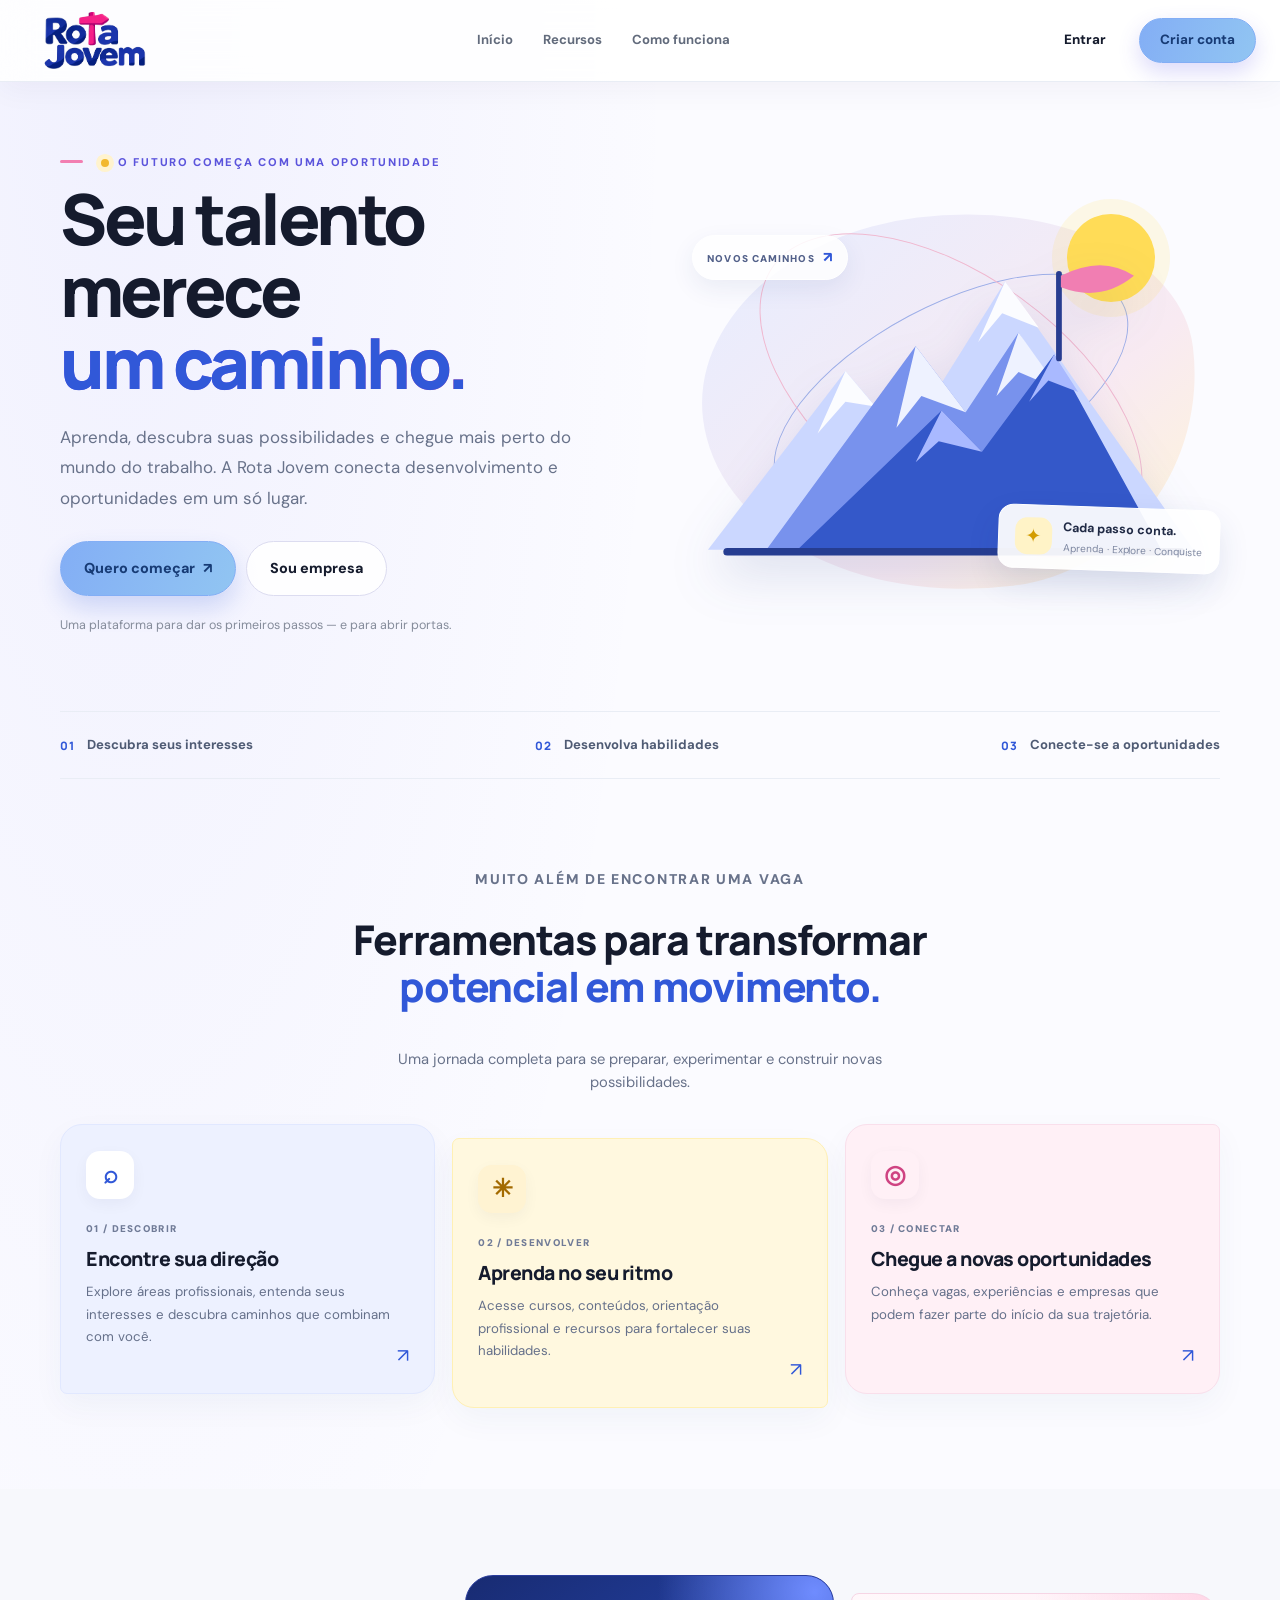
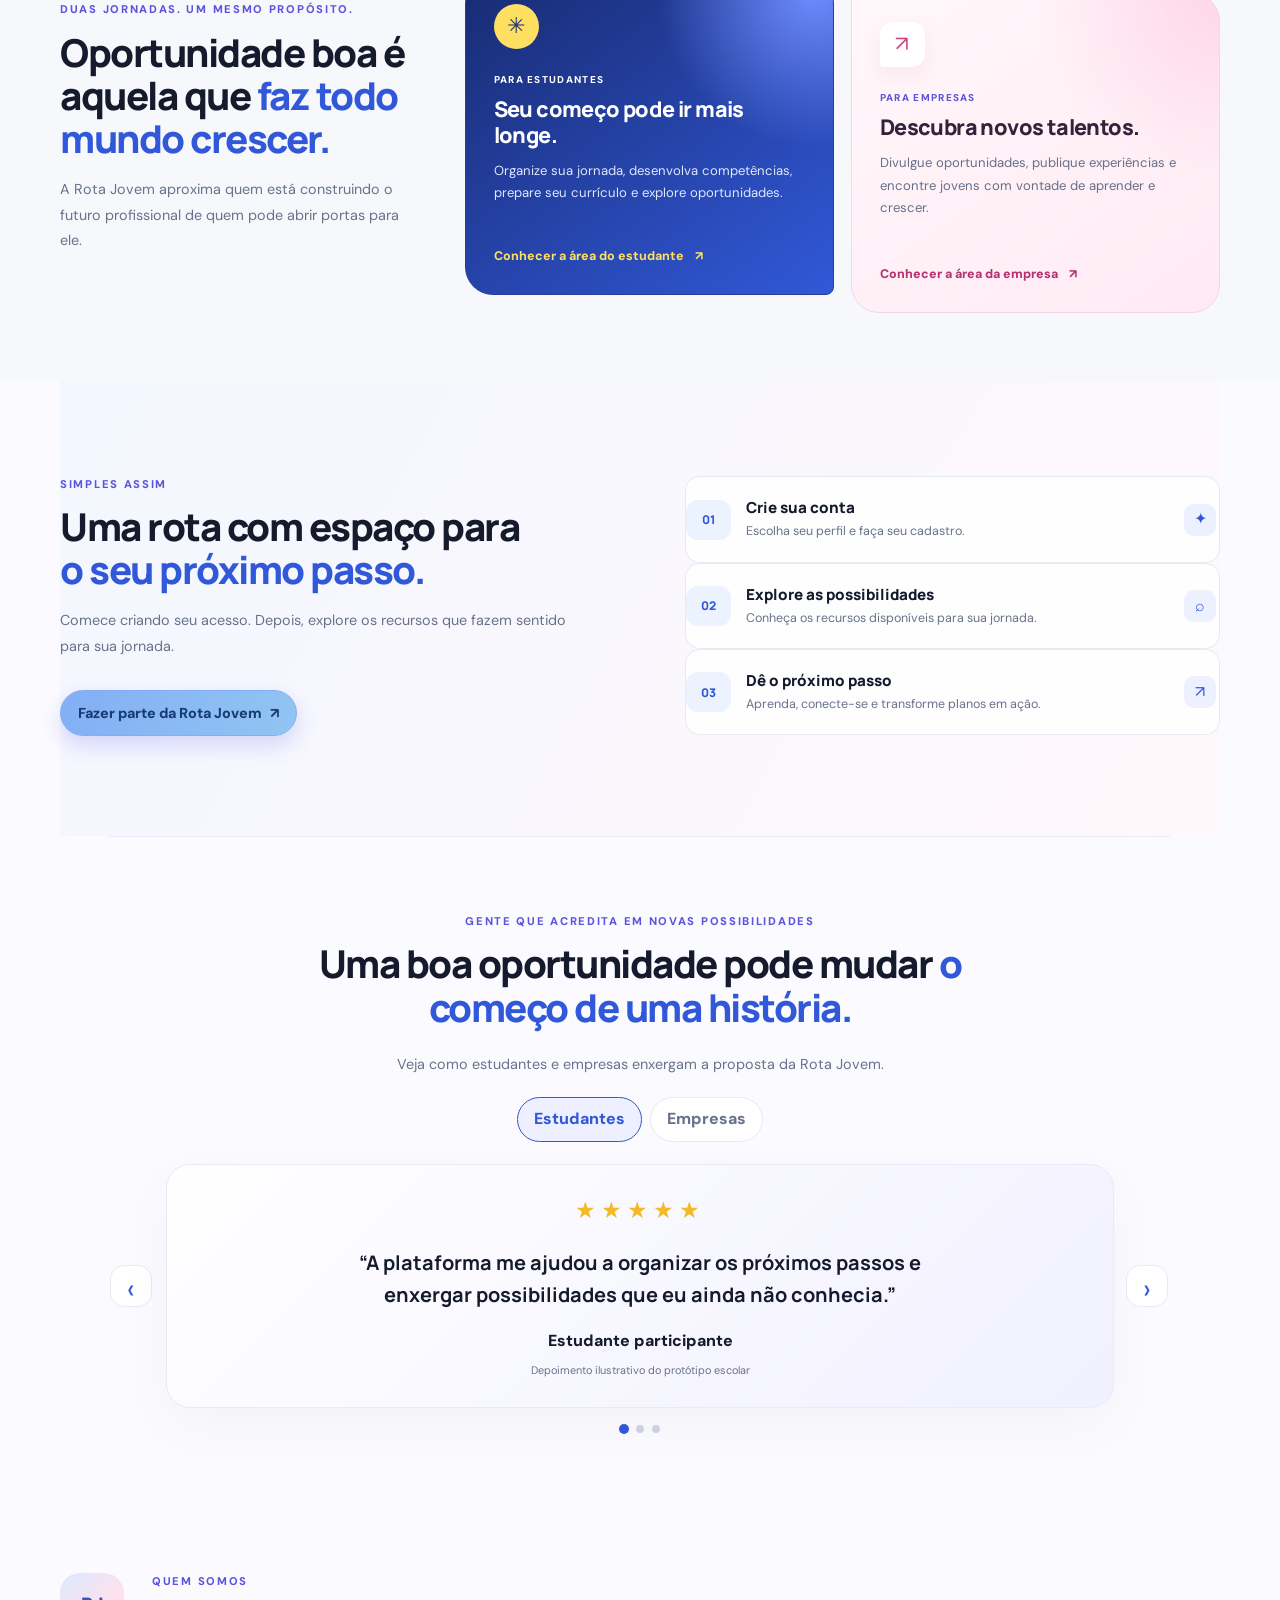
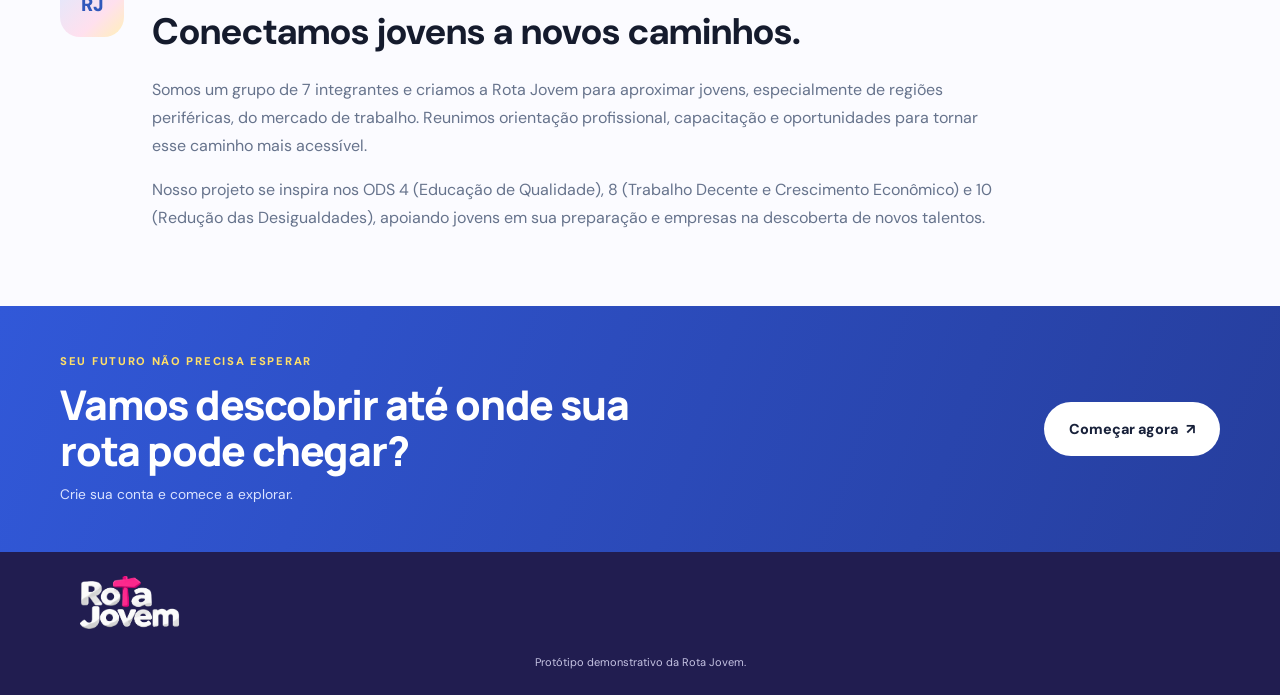
==== commit 42182f13: "4- Finalizando o projeto" ====
--- a/index.html
+++ b/index.html
@@ -7,15 +7,18 @@
   <meta name="theme-color" content="#2457d6">
   <title>Rota Jovem | Desenvolvimento e oportunidades</title>
   <link rel="stylesheet" href="style.css">
+  <link rel="icon" href="./rotajovemletrar.png">
   <script src="app.js" defer></script>
 </head>
 
 <body>
   <header class="topbar">
-    <a class="brand" href="#inicio" aria-label="Rota Jovem, início"><span>rota<strong>jovem</strong></span></a>
+    <a class="brand" href="index.html#inicio"
+      aria-label="Rota Jovem, início"><img src="./rotajovemlogo.jpeg" alt="logo"></a>
     <button class="mobile-menu" id="mobileMenu" aria-label="Abrir menu">Menu</button>
     <nav id="mainNav" class="main-nav">
-      <a href="#inicio" data-view="home" id="homeNavLink">Início</a><a href="#recursos">Recursos</a><a href="#como-funciona">Como funciona</a>
+      <a href="#inicio" data-view="home" id="homeNavLink">Início</a><a href="#recursos">Recursos</a><a
+        href="#como-funciona">Como funciona</a>
     </nav>
     <div class="top-actions" id="topActions">
       <button class="btn btn-quiet" data-action="open-login">Entrar</button>
@@ -29,33 +32,44 @@
         <div class="hero-copy">
           <p class="eyebrow"><span class="eyebrow-dot"></span> O futuro começa com uma oportunidade</p>
           <h1>Seu talento merece <em>um caminho.</em></h1>
-          <p class="lead">Aprenda, descubra suas possibilidades e chegue mais perto do mundo do trabalho. A Rota Jovem conecta desenvolvimento e oportunidades em um só lugar.</p>
+          <p class="lead">Aprenda, descubra suas possibilidades e chegue mais perto do mundo do trabalho. A Rota Jovem
+            conecta desenvolvimento e oportunidades em um só lugar.</p>
           <div class="button-row">
-            <button class="btn btn-primary btn-lg" data-action="open-register" data-role="student">Quero começar <span aria-hidden="true">↗</span></button>
+            <button class="btn btn-primary btn-lg" data-action="open-register" data-role="student">Quero começar <span
+                aria-hidden="true">↗</span></button>
             <button class="btn btn-outline btn-lg" data-action="open-register" data-role="company">Sou empresa</button>
           </div>
           <p class="microcopy">Uma plataforma para dar os primeiros passos — e para abrir portas.</p>
         </div>
-        <div class="showcase-art mountain-showcase" role="img" aria-label="Ilustração minimalista de uma montanha com uma bandeira no topo, representando novas oportunidades">
-          <div class="art-orbit orbit-one"></div><div class="art-orbit orbit-two"></div>
+        <div class="showcase-art mountain-showcase" role="img"
+          aria-label="Ilustração minimalista de uma montanha com uma bandeira no topo, representando novas oportunidades">
+          <div class="art-orbit orbit-one"></div>
+          <div class="art-orbit orbit-two"></div>
           <div class="art-sun"></div>
           <div class="mountain-label mountain-label-top">NOVOS CAMINHOS <span>↗</span></div>
           <svg class="mountain-scene" viewBox="0 0 560 430" xmlns="http://www.w3.org/2000/svg" aria-hidden="true">
-            <path d="M28 376 171 190l62 73 104-166 196 279H28Z" fill="#cbd7ff"/>
-            <path d="m171 190 31 37-31-5-29 33 29-65Zm166-93 35 48-38-15-25 30 28-63Z" fill="#fff" opacity=".92"/>
-            <path d="M88 377 244 164l52 69 55-83 143 227H88Z" fill="#7892ed"/>
-            <path d="m244 164 52 69-46-17-26 33 20-85Zm107-14 42 59-42-18-23 25 23-66Z" fill="#eef2ff"/>
-            <path d="m120 377 151-146 42 43 75-101 112 204H120Z" fill="#3458c9"/>
-            <path d="m271 231 42 43-45-11-24 22 27-54Zm117-58 25 39-31-12-20 22 26-49Z" fill="#a9b9ff"/>
-            <path d="M48 378h472" stroke="#263d91" stroke-width="8" stroke-linecap="round"/>
-            <path d="M393 177V89" stroke="#283d91" stroke-width="6" stroke-linecap="round"/><path d="M395 91q43-22 76 0-34 28-76 12Z" fill="#f17eb2"/>
+            <path d="M28 376 171 190l62 73 104-166 196 279H28Z" fill="#cbd7ff" />
+            <path d="m171 190 31 37-31-5-29 33 29-65Zm166-93 35 48-38-15-25 30 28-63Z" fill="#fff" opacity=".92" />
+            <path d="M88 377 244 164l52 69 55-83 143 227H88Z" fill="#7892ed" />
+            <path d="m244 164 52 69-46-17-26 33 20-85Zm107-14 42 59-42-18-23 25 23-66Z" fill="#eef2ff" />
+            <path d="m120 377 151-146 42 43 75-101 112 204H120Z" fill="#3458c9" />
+            <path d="m271 231 42 43-45-11-24 22 27-54Zm117-58 25 39-31-12-20 22 26-49Z" fill="#a9b9ff" />
+            <path d="M48 378h472" stroke="#263d91" stroke-width="8" stroke-linecap="round" />
+            <path d="M393 177V89" stroke="#283d91" stroke-width="6" stroke-linecap="round" />
+            <path d="M395 91q43-22 76 0-34 28-76 12Z" fill="#f17eb2" />
           </svg>
-          <div class="mountain-caption"><span class="caption-mark">✦</span><div><b>Cada passo conta.</b><small>Aprenda · Explore · Conquiste</small></div></div>
+          <div class="mountain-caption"><span class="caption-mark">✦</span>
+            <div><b>Cada passo conta.</b><small>Aprenda · Explore · Conquiste</small></div>
+          </div>
         </div>
       </section>
 
       <section class="home-proof">
-        <div class="shell proof-inner"><div><strong>01</strong><span>Descubra seus interesses</span></div><div><strong>02</strong><span>Desenvolva habilidades</span></div><div><strong>03</strong><span>Conecte-se a oportunidades</span></div></div>
+        <div class="shell proof-inner">
+          <div><strong>01</strong><span>Descubra seus interesses</span></div>
+          <div><strong>02</strong><span>Desenvolva habilidades</span></div>
+          <div><strong>03</strong><span>Conecte-se a oportunidades</span></div>
+        </div>
       </section>
 
       <section class="home-highlights shell" id="recursos" aria-label="O que você encontra na Rota Jovem">
@@ -65,22 +79,80 @@
           <p>Uma jornada completa para se preparar, experimentar e construir novas possibilidades.</p>
         </div>
         <div class="highlight-grid">
-          <article class="highlight-card highlight-blue"><span class="highlight-icon">⌕</span><span class="card-index">01 / DESCOBRIR</span><h3>Encontre sua direção</h3><p>Explore áreas profissionais, entenda seus interesses e descubra caminhos que combinam com você.</p><span class="highlight-arrow">↗</span></article>
-          <article class="highlight-card highlight-yellow"><span class="highlight-icon">✳</span><span class="card-index">02 / DESENVOLVER</span><h3>Aprenda no seu ritmo</h3><p>Acesse cursos, conteúdos, orientação profissional e recursos para fortalecer suas habilidades.</p><span class="highlight-arrow">↗</span></article>
-          <article class="highlight-card highlight-pink"><span class="highlight-icon">◎</span><span class="card-index">03 / CONECTAR</span><h3>Chegue a novas oportunidades</h3><p>Conheça vagas, experiências e empresas que podem fazer parte do início da sua trajetória.</p><span class="highlight-arrow">↗</span></article>
+          <article class="highlight-card highlight-blue"><span class="highlight-icon">⌕</span><span
+              class="card-index">01 / DESCOBRIR</span>
+            <h3>Encontre sua direção</h3>
+            <p>Explore áreas profissionais, entenda seus interesses e descubra caminhos que combinam com você.</p><span
+              class="highlight-arrow">↗</span>
+          </article>
+          <article class="highlight-card highlight-yellow"><span class="highlight-icon">✳</span><span
+              class="card-index">02 / DESENVOLVER</span>
+            <h3>Aprenda no seu ritmo</h3>
+            <p>Acesse cursos, conteúdos, orientação profissional e recursos para fortalecer suas habilidades.</p><span
+              class="highlight-arrow">↗</span>
+          </article>
+          <article class="highlight-card highlight-pink"><span class="highlight-icon">◎</span><span
+              class="card-index">03 / CONECTAR</span>
+            <h3>Chegue a novas oportunidades</h3>
+            <p>Conheça vagas, experiências e empresas que podem fazer parte do início da sua trajetória.</p><span
+              class="highlight-arrow">↗</span>
+          </article>
         </div>
       </section>
 
       <section class="home-audience">
         <div class="shell audience-showcase">
-          <div class="audience-intro"><p class="eyebrow">Duas jornadas. Um mesmo propósito.</p><h2>Oportunidade boa é aquela que <em>faz todo mundo crescer.</em></h2><p>A Rota Jovem aproxima quem está construindo o futuro profissional de quem pode abrir portas para ele.</p></div>
-          <article class="audience-card student-audience"><div class="audience-symbol">✳</div><p class="eyebrow">PARA ESTUDANTES</p><h3>Seu começo pode ir mais longe.</h3><p>Organize sua jornada, desenvolva competências, prepare seu currículo e explore oportunidades.</p><button class="text-link" data-action="open-register" data-role="student">Conhecer a área do estudante <span>↗</span></button></article>
-          <article class="audience-card company-audience"><div class="audience-symbol">↗</div><p class="eyebrow">PARA EMPRESAS</p><h3>Descubra novos talentos.</h3><p>Divulgue oportunidades, publique experiências e encontre jovens com vontade de aprender e crescer.</p><button class="text-link" data-action="open-register" data-role="company">Conhecer a área da empresa <span>↗</span></button></article>
-        </div>
-      </section>
-
-      <section class="home-how shell" id="como-funciona"><div class="how-copy"><p class="eyebrow">Simples assim</p><h2>Uma rota com espaço para <em>o seu próximo passo.</em></h2><p>Comece criando seu acesso. Depois, explore os recursos que fazem sentido para sua jornada.</p><button class="btn btn-primary btn-lg" data-action="open-register">Fazer parte da Rota Jovem <span>↗</span></button></div>
-        <div class="how-steps"><article><b>01</b><div><h3>Crie sua conta</h3><p>Escolha seu perfil e faça seu cadastro.</p></div><span>✦</span></article><article><b>02</b><div><h3>Explore as possibilidades</h3><p>Conheça os recursos disponíveis para sua jornada.</p></div><span>⌕</span></article><article><b>03</b><div><h3>Dê o próximo passo</h3><p>Aprenda, conecte-se e transforme planos em ação.</p></div><span>↗</span></article></div>
+          <div class="audience-intro">
+            <p class="eyebrow">Duas jornadas. Um mesmo propósito.</p>
+            <h2>Oportunidade boa é aquela que <em>faz todo mundo crescer.</em></h2>
+            <p>A Rota Jovem aproxima quem está construindo o futuro profissional de quem pode abrir portas para ele.</p>
+          </div>
+          <article class="audience-card student-audience">
+            <div class="audience-symbol">✳</div>
+            <p class="eyebrow">PARA ESTUDANTES</p>
+            <h3>Seu começo pode ir mais longe.</h3>
+            <p>Organize sua jornada, desenvolva competências, prepare seu currículo e explore oportunidades.</p><button
+              class="text-link" data-action="open-register" data-role="student">Conhecer a área do estudante
+              <span>↗</span></button>
+          </article>
+          <article class="audience-card company-audience">
+            <div class="audience-symbol">↗</div>
+            <p class="eyebrow">PARA EMPRESAS</p>
+            <h3>Descubra novos talentos.</h3>
+            <p>Divulgue oportunidades, publique experiências e encontre jovens com vontade de aprender e crescer.</p>
+            <button class="text-link" data-action="open-register" data-role="company">Conhecer a área da empresa
+              <span>↗</span></button>
+          </article>
+        </div>
+      </section>
+
+      <section class="home-how shell" id="como-funciona">
+        <div class="how-copy">
+          <p class="eyebrow">Simples assim</p>
+          <h2>Uma rota com espaço para <em>o seu próximo passo.</em></h2>
+          <p>Comece criando seu acesso. Depois, explore os recursos que fazem sentido para sua jornada.</p><button
+            class="btn btn-primary btn-lg" data-action="open-register">Fazer parte da Rota Jovem <span>↗</span></button>
+        </div>
+        <div class="how-steps">
+          <article><b>01</b>
+            <div>
+              <h3>Crie sua conta</h3>
+              <p>Escolha seu perfil e faça seu cadastro.</p>
+            </div><span>✦</span>
+          </article>
+          <article><b>02</b>
+            <div>
+              <h3>Explore as possibilidades</h3>
+              <p>Conheça os recursos disponíveis para sua jornada.</p>
+            </div><span>⌕</span>
+          </article>
+          <article><b>03</b>
+            <div>
+              <h3>Dê o próximo passo</h3>
+              <p>Aprenda, conecte-se e transforme planos em ação.</p>
+            </div><span>↗</span>
+          </article>
+        </div>
       </section>
 
       <section class="testimonials shell" aria-label="Avaliações da Rota Jovem">
@@ -89,15 +161,19 @@
           <h2>Uma boa oportunidade pode mudar <em>o começo de uma história.</em></h2>
           <p class="testimonial-intro">Veja como estudantes e empresas enxergam a proposta da Rota Jovem.</p>
           <div class="testimonial-tabs" role="tablist" aria-label="Tipo de avaliação">
-            <button class="testimonial-tab active" type="button" data-testimonial-type="student" role="tab" aria-selected="true">Estudantes</button>
-            <button class="testimonial-tab" type="button" data-testimonial-type="company" role="tab" aria-selected="false">Empresas</button>
+            <button class="testimonial-tab active" type="button" data-testimonial-type="student" role="tab"
+              aria-selected="true">Estudantes</button>
+            <button class="testimonial-tab" type="button" data-testimonial-type="company" role="tab"
+              aria-selected="false">Empresas</button>
           </div>
         </div>
         <div class="testimonial-carousel">
-          <button class="testimonial-arrow" id="testimonialPrev" type="button" aria-label="Avaliação anterior">‹</button>
+          <button class="testimonial-arrow" id="testimonialPrev" type="button"
+            aria-label="Avaliação anterior">‹</button>
           <article class="testimonial-card">
             <div class="testimonial-stars" aria-label="5 de 5 estrelas">★★★★★</div>
-            <blockquote id="testimonialQuote">“A plataforma me ajudou a organizar os próximos passos e enxergar possibilidades que eu ainda não conhecia.”</blockquote>
+            <blockquote id="testimonialQuote">“A plataforma me ajudou a organizar os próximos passos e enxergar
+              possibilidades que eu ainda não conhecia.”</blockquote>
             <p class="testimonial-author" id="testimonialAuthor">Estudante participante</p>
             <span class="testimonial-note">Depoimento ilustrativo do protótipo escolar</span>
           </article>
@@ -109,7 +185,29 @@
           <button type="button" data-testimonial-index="2" aria-label="Avaliação 3"></button>
         </div>
       </section>
-      <section class="home-final-cta"><div class="shell final-cta-inner"><div><p class="eyebrow">Seu futuro não precisa esperar</p><h2>Vamos descobrir até onde sua rota pode chegar?</h2><p>Crie sua conta e comece a explorar.</p></div><button class="btn btn-dark btn-lg" data-action="open-register">Começar agora <span>↗</span></button></div></section>
+
+      <section class="home-about shell" id="quem-somos">
+        <div class="about-mark">RJ</div>
+        <div>
+          <p class="eyebrow">Quem somos</p>
+          <h2>Conectamos jovens a novos caminhos.</h2>
+          <p>Somos um grupo de 7 integrantes e criamos a Rota Jovem para aproximar jovens, especialmente de regiões
+            periféricas, do mercado de trabalho. Reunimos orientação profissional, capacitação e oportunidades para
+            tornar esse caminho mais acessível.</p>
+          <p>Nosso projeto se inspira nos ODS 4 (Educação de Qualidade), 8 (Trabalho Decente e Crescimento Econômico) e
+            10 (Redução das Desigualdades), apoiando jovens em sua preparação e empresas na descoberta de novos
+            talentos.</p>
+        </div>
+      </section>
+      <section class="home-final-cta">
+        <div class="shell final-cta-inner">
+          <div>
+            <p class="eyebrow">Seu futuro não precisa esperar</p>
+            <h2>Vamos descobrir até onde sua rota pode chegar?</h2>
+            <p>Crie sua conta e comece a explorar.</p>
+          </div><button class="btn btn-dark btn-lg" data-action="open-register">Começar agora <span>↗</span></button>
+        </div>
+      </section>
     </section>
 
     <section class="view shell dashboard" id="view-student">
@@ -117,25 +215,50 @@
         <button class="area-menu-toggle" type="button" aria-expanded="false" aria-controls="studentMenuLinks"><span
             class="hamburger-lines" aria-hidden="true"><i></i><i></i><i></i></span> Minha área</button>
         <div class="area-menu-links" id="studentMenuLinks">
-          <p class="eyebrow">Área do estudante</p>
+          <p class="eyebrow">Minha área</p>
           <h2 id="studentGreeting">Sua jornada</h2>
-          <button class="side-link active" data-panel="student-overview">Visão geral</button>
+          <button class="side-link" data-panel="student-overview">Visão geral / Rota / Trilha</button>
           <button class="side-link" data-panel="career">Orientação profissional</button>
-          <button class="side-link" data-panel="learning">Cursos e certificados</button>
-          <button class="side-link" data-panel="resume">Meu currículo</button>
-          <button class="side-link" data-panel="student-jobs">Encontrar vagas</button>
-          <button class="side-link" data-panel="tasks">Microtarefas</button>
-          <button class="side-link" data-panel="ranking">Ranking e reconhecimento</button>
-          <button class="side-link" data-panel="profile">Meu perfil</button>
+          <button class="side-link" data-panel="resume">Currículo</button>
+          <button class="side-link" data-panel="learning">Cursos em andamento</button>
         </div>
       </aside>
       <div class="dashboard-main">
-        <section class="panel active" id="panel-student-overview">
+        <section class="panel active" id="panel-student-home">
+          <div class="panel-heading">
+            <div>
+              <p class="eyebrow">Oportunidades e comunidade</p>
+              <h1>Início</h1>
+              <p>Encontre vagas anunciadas e acompanhe o ranking mensal.</p>
+            </div>
+          </div>
+          <section class="content-card inicio-opportunities">
+            <div class="card-head">
+              <div>
+                <p class="eyebrow">Oportunidades</p>
+                <h2>Vagas anunciadas</h2>
+              </div><button class="text-button" data-panel="student-jobs">Ver todas</button>
+            </div>
+            <div id="inicioJobResults" class="job-grid"></div>
+          </section>
+          <section class="content-card inicio-ranking">
+            <div class="card-head">
+              <div>
+                <p class="eyebrow">Liga mensal</p>
+                <h2>Ranking da comunidade</h2>
+              </div><span class="pill">Demonstrativo</span>
+            </div>
+            <div id="inicioLeagueSummary" class="league-summary"></div>
+            <div id="rankingListInicio" class="ranking-list"></div>
+          </section>
+        </section>
+
+        <section class="panel" id="panel-student-overview">
           <div class="panel-heading">
             <div>
               <p class="eyebrow">Seu espaço</p>
-              <h1>Continue de onde parou.</h1>
-              <p>Organize seu desenvolvimento e acompanhe seus próximos passos.</p>
+              <h1>Visão geral da sua jornada</h1>
+              <p>Acompanhe sua trilha de desenvolvimento e continue avançando no seu ritmo.</p>
             </div>
           </div>
           <section class="content-card mountain-route">
@@ -152,46 +275,18 @@
                 class="route-stop" data-panel-link="learning"><span
                   class="route-number">2</span><strong>Preparar</strong><small>Capacitação e cursos</small><i
                   id="routeStatus2">Próxima etapa</i></button><span class="route-connector"></span><button
-                class="route-stop" data-panel-link="tasks"><span
-                  class="route-number">3</span><strong>Praticar</strong><small>Atividades e experiências</small><i
-                  id="routeStatus3">Em seguida</i></button><span class="route-connector"></span><button
-                class="route-stop" data-panel-link="resume"><span class="route-number">4</span><strong>Se
-                  apresentar</strong><small>Currículo e perfil</small><i id="routeStatus4">Em seguida</i></button><span
+                class="route-stop" data-panel-link="resume"><span class="route-number">3</span><strong>Se
+                  apresentar</strong><small>Currículo e perfil</small><i id="routeStatus3">Em seguida</i></button><span
                 class="route-connector"></span><button class="route-stop" data-panel-link="student-jobs"><span
-                  class="route-number">5</span><strong>Chegar ao topo</strong><small>Vagas e entrevistas</small><i
-                  id="routeStatus5">Objetivo da jornada</i></button></div>
-            <div class="route-bottom"><span id="routeProgressText">0 de 5 etapas iniciadas</span>
+                  class="route-number">4</span><strong>Chegar ao topo</strong><small>Vagas e entrevistas</small><i
+                  id="routeStatus4">Objetivo da jornada</i></button></div>
+            <div class="route-bottom"><span id="routeProgressText">0 de 4 etapas iniciadas</span>
               <div class="route-progress"><span id="routeProgressBar"></span></div><button class="btn btn-primary"
                 data-panel-link="career">Continuar trilha</button>
             </div>
           </section>
-          <div class="stats-grid">
-            <article><span>Etapas concluídas</span><b id="statSteps">0 de 4</b></article>
-            <article><span>Cursos concluídos</span><b id="statCourses">0</b></article>
-            <article><span>Certificados enviados</span><b id="statCertificates">0</b></article>
-          </div>
-          <div class="content-grid">
-            <article class="content-card">
-              <div class="card-head">
-                <h3>Próximos passos</h3><span class="pill">Seu progresso</span>
-              </div>
-              <div id="nextSteps" class="check-list"></div>
-            </article>
-            <article class="content-card">
-              <div class="card-head">
-                <h3>Recomendação para você</h3>
-              </div>
-              <div id="studentRecommendation"></div><button class="btn btn-outline full"
-                data-panel-link="career">Explorar orientação profissional</button>
-            </article>
-          </div>
-          <div class="content-card">
-            <div class="card-head">
-              <h3>Oportunidades recentes</h3><button class="text-button" data-panel-link="student-jobs">Ver
-                todas</button>
-            </div>
-            <div id="studentRecentJobs" class="compact-list"></div>
-          </div>
+
+
         </section>
 
         <section class="panel" id="panel-career">
@@ -298,35 +393,12 @@
           </form>
           <div id="jobResults" class="job-grid"></div>
         </section>
-
-        <section class="panel" id="panel-tasks">
-          <div class="panel-heading">
-            <div>
-              <p class="eyebrow">Microtarefas</p>
-              <h1>Atividades de curta duração.</h1>
-              <p>Esta área é demonstrativa. No projeto, tarefas remuneradas ficam restritas a pessoas com 18 anos ou
-                mais.</p>
-            </div>
-          </div>
-          <div id="taskAgeNotice" class="notice" hidden></div>
-          <div id="taskStudentArea">
-            <div class="content-card">
-              <h3>Dados de recebimento</h3>
-              <p>Por segurança, este protótipo não solicita nem armazena dados bancários reais. Uma versão de produção
-                exigiria provedor de pagamentos e controles de segurança apropriados.</p>
-              <p class="muted">Cadastro de recebimento: não disponível nesta demonstração.</p>
-            </div>
-            <div id="taskList" class="task-grid"></div>
-          </div>
-        </section>
-
         <section class="panel" id="panel-ranking">
           <div class="panel-heading">
             <div>
               <p class="eyebrow">Reconhecimento</p>
               <h1>Seu progresso conta.</h1>
-              <p>Uma proposta de ranking por participação em cursos e atividades concluídas, com ligas e possíveis
-                recompensas educativas.</p>
+              <p>Ganhe pontos com sua participação e dispute posições nas ligas do ranking mensal.</p>
             </div>
           </div>
           <div class="content-card league-card">
@@ -337,13 +409,13 @@
             <p id="pointsText">0 pontos</p>
           </div>
           <div class="content-card">
-            <h3>Como poderia funcionar</h3>
-            <p>Os pontos representam participação no protótipo. Vouchers, visitas a empresas e outras recompensas são
-              ideias para uma etapa futura; não há prêmios reais disponíveis nesta versão.</p>
+            <h3>Como funciona</h3>
+            <p>Os pontos representam participação no protótipo. Os pontos são demonstrativos e acompanham sua evolução.
+              O ranking inclui participantes fictícios.</p>
           </div>
           <div class="content-card">
             <div class="card-head">
-              <h3>Ranking local</h3><span class="pill">Dados demonstrativos</span>
+              <h3>Ranking mensal</h3><span class="pill">Dados demonstrativos</span>
             </div>
             <div id="rankingList" class="ranking-list"></div>
           </div>
@@ -381,7 +453,6 @@
           <h2 id="companyGreeting">Painel da empresa</h2>
           <button class="side-link active" data-panel="company-overview">Visão geral</button>
           <button class="side-link" data-panel="company-vacancies">Vagas de emprego</button>
-          <button class="side-link" data-panel="company-tasks">Microtarefas</button>
           <button class="side-link" data-panel="company-candidates">Candidatos compatíveis</button>
           <button class="side-link" data-panel="company-plan">Planos e divulgação</button>
           <button class="side-link" data-panel="company-profile">Perfil da empresa</button>
@@ -399,7 +470,6 @@
           <div class="stats-grid">
             <article><span>Vagas publicadas</span><b id="companyStatJobs">0</b></article>
             <article><span>Inscrições recebidas</span><b id="companyStatApps">0</b></article>
-            <article><span>Microtarefas abertas</span><b id="companyStatTasks">0</b></article>
           </div>
           <div class="content-card">
             <div class="card-head">
@@ -452,31 +522,6 @@
               <h3>Vagas cadastradas</h3>
             </div>
             <div id="companyVacancyList" class="compact-list"></div>
-          </div>
-        </section>
-        <section class="panel" id="panel-company-tasks">
-          <div class="panel-heading">
-            <div>
-              <p class="eyebrow">Atividades</p>
-              <h1>Publique microtarefas.</h1>
-              <p>Esta funcionalidade é um protótipo e deve ser revisada juridicamente antes de uso real.</p>
-            </div>
-          </div>
-          <form id="taskForm" class="content-card form-grid">
-            <label class="wide">Título da tarefa<input class="field" name="title" required
-                placeholder="Ex.: Organizar uma planilha de demonstração"></label><label>Categoria<input class="field"
-                name="area" required placeholder="Ex.: dados"></label><label>Prazo em dias<input class="field"
-                name="deadline" type="number" min="1" max="90" value="7" required></label>
-            <label>Valor demonstrativo (R$)<input class="field" name="payment" type="number" min="0" step="0.01"
-                required placeholder="0,00"></label><label>Certificado obrigatório<input class="field"
-                name="certificate" placeholder="Nenhum, se não houver"></label>
-            <label class="wide">Descrição e entrega esperada<textarea class="field" name="description" rows="3"
-                required></textarea></label>
-            <div class="wide"><button class="btn btn-primary" type="submit">Publicar microtarefa</button></div>
-          </form>
-          <div class="content-card">
-            <h3>Microtarefas publicadas</h3>
-            <div id="companyTaskList" class="compact-list"></div>
           </div>
         </section>
         <section class="panel" id="panel-company-candidates">
@@ -561,7 +606,8 @@
   </main>
 
   <footer class="footer">
-    <div class="shell footer-inner"><a class="brand" href="#inicio"><span>rota<strong>jovem</strong></span></a><small>Protótipo demonstrativo da Rota
+    <div class="shell footer-inner"><a class="brand" href="index.html#inicio"
+      aria-label="Rota Jovem, início"><img src="./rotajovemlogobranco.png" alt="logo"></a><small>Protótipo demonstrativo da Rota
         Jovem.</small></div>
   </footer>
 
@@ -569,12 +615,17 @@
     <section class="modal auth-modal" role="dialog" aria-modal="true" aria-labelledby="authTitle">
       <div class="auth-visual">
         <button class="auth-visual-close" id="closeModal" type="button" aria-label="Fechar">×</button>
-        <div class="auth-visual-copy"><span class="auth-kicker">BEM-VINDO À ROTA JOVEM</span><h2>Seu próximo capítulo começa aqui.</h2><p>Conecte talentos, aprendizado e oportunidades em um só lugar.</p></div>
+        <div class="auth-visual-copy"><span class="auth-kicker">BEM-VINDO À ROTA JOVEM</span>
+          <h2>Seu próximo capítulo começa aqui.</h2>
+          <p>Conecte talentos, aprendizado e oportunidades em um só lugar.</p>
+        </div>
         <div class="auth-illustration" aria-hidden="true">
-          <div class="auth-orbit auth-orbit-a"></div><div class="auth-orbit auth-orbit-b"></div>
+          <div class="auth-orbit auth-orbit-a"></div>
+          <div class="auth-orbit auth-orbit-b"></div>
           <div class="auth-paper-plane">➤</div>
           <div class="auth-phone"><span class="auth-avatar">●</span><i></i><i></i><b>SEU FUTURO</b></div>
-          <div class="auth-person auth-person-one"><span></span><i></i></div><div class="auth-person auth-person-two"><span></span><i></i></div>
+          <div class="auth-person auth-person-one"><span></span><i></i></div>
+          <div class="auth-person auth-person-two"><span></span><i></i></div>
           <div class="auth-plant">✦</div>
         </div>
         <div class="auth-visual-foot"><span>✦</span> Descubra. Desenvolva. Conquiste.</div>
@@ -585,18 +636,36 @@
         <p class="eyebrow">Acesse a plataforma</p>
         <h2 id="authTitle">Crie sua conta</h2>
         <p id="authIntro" class="muted">Escolha seu perfil e preencha os dados.</p>
-        <div class="auth-tabs"><button class="auth-tab active" type="button" data-auth-mode="register">Criar conta</button><button class="auth-tab" type="button" data-auth-mode="login">Entrar</button></div>
+        <div class="auth-tabs"><button class="auth-tab active" type="button" data-auth-mode="register">Criar
+            conta</button><button class="auth-tab" type="button" data-auth-mode="login">Entrar</button></div>
         <form id="authForm" class="form-stack">
           <fieldset class="role-choice">
-            <legend>Tipo de conta</legend><label><input type="radio" name="role" value="student" checked> Estudante</label><label><input type="radio" name="role" value="company"> Empresa</label>
+            <legend>Tipo de conta</legend><label><input type="radio" name="role" value="student" checked>
+              Estudante</label><label><input type="radio" name="role" value="company"> Empresa</label>
           </fieldset>
-          <div id="authNameWrap"><label for="authName">Nome completo / empresa</label><input class="field" id="authName" name="name" required></div>
-          <div id="authStudentFields"><label for="authCpf">CPF</label><input class="field" id="authCpf" name="cpf" inputmode="numeric" autocomplete="off" placeholder="000.000.000-00" maxlength="14"><label for="authAge">Idade (14 a 20 anos)</label><input class="field" id="authAge" name="age" type="number" min="14" max="20"><label for="authEducation">Escolaridade</label><select class="field" id="authEducation" name="education"><option value="">Selecione</option><option>Ensino médio — 1º ano</option><option>Ensino médio — 2º ano</option><option>Ensino médio — 3º ano</option><option>Ensino técnico integrado</option><option>Ensino médio concluído</option></select></div>
-          <div id="authCompanyFields" hidden><label for="authCnpj">CNPJ</label><input class="field" id="authCnpj" name="cnpj" inputmode="numeric" placeholder="00.000.000/0000-00" maxlength="18"></div>
-          <label for="authEmail">E-mail</label><input class="field" id="authEmail" name="email" type="email" autocomplete="email" required>
-          <label for="authPassword">Senha</label><input class="field" id="authPassword" name="password" type="password" minlength="6" autocomplete="current-password" required>
+          <div id="authNameWrap"><label for="authName">Nome completo / empresa</label><input class="field" id="authName"
+              name="name" required></div>
+          <div id="authStudentFields"><label for="authCpf">CPF</label><input class="field" id="authCpf" name="cpf"
+              inputmode="numeric" autocomplete="off" placeholder="000.000.000-00" maxlength="14"><label
+              for="authAge">Idade (14 a 20 anos)</label><input class="field" id="authAge" name="age" type="number"
+              min="14" max="20"><label for="authEducation">Escolaridade</label><select class="field" id="authEducation"
+              name="education">
+              <option value="">Selecione</option>
+              <option>Ensino médio — 1º ano</option>
+              <option>Ensino médio — 2º ano</option>
+              <option>Ensino médio — 3º ano</option>
+              <option>Ensino técnico integrado</option>
+              <option>Ensino médio concluído</option>
+            </select></div>
+          <div id="authCompanyFields" hidden><label for="authCnpj">CNPJ</label><input class="field" id="authCnpj"
+              name="cnpj" inputmode="numeric" placeholder="00.000.000/0000-00" maxlength="18"></div>
+          <label for="authEmail">E-mail</label><input class="field" id="authEmail" name="email" type="email"
+            autocomplete="email" required>
+          <label for="authPassword">Senha</label><input class="field" id="authPassword" name="password" type="password"
+            minlength="6" autocomplete="current-password" required>
           <button class="btn btn-primary btn-lg full" id="authSubmit" type="submit">Criar conta demonstrativa</button>
-          <p class="fine-print">Use somente dados fictícios. Esta demonstração guarda dados no navegador e não possui segurança de autenticação de um serviço real.</p>
+          <p class="fine-print">Use somente dados fictícios. Esta demonstração guarda dados no navegador e não possui
+            segurança de autenticação de um serviço real.</p>
         </form>
       </div>
     </section>
--- a/style.css
+++ b/style.css
@@ -1,9 +1,9 @@
 @import url('https://fonts.googleapis.com/css2?family=DM+Sans:wght@400;500;600;700&family=Manrope:wght@400;500;600;700;800&display=swap');
 
 :root {
-    --blue: #2457d6;
-    --blue-dark: #173b96;
-    --blue-pale: #edf2ff;
+    --blue: #6493ff;
+    --blue-dark: #315bc2;
+    --blue-pale: #f0f4ff;
     --yellow: #ffd84d;
     --pink: #f58ab5;
     --pink-pale: #fff0f6;
@@ -47,6 +47,9 @@
 a {
     color: inherit;
     text-decoration: none
+}
+a img{
+    width: 140px;
 }
 
 button:focus-visible,
@@ -549,7 +552,7 @@
 }
 
 .footer {
-    border-top: 1px solid var(--line)
+    border-top: 1px solid var(--line);
 }
 
 .footer-inner {
@@ -2343,12 +2346,14 @@
     --green: #16845b;
     --radius: 20px;
 }
+
 body {
     color: var(--ink);
     background:
-      radial-gradient(ellipse at 10% 0%, rgba(99,102,241,.07), transparent 34rem),
-      #fbfbff;
-}
+        radial-gradient(ellipse at 10% 0%, rgba(99, 102, 241, .07), transparent 34rem),
+        #fbfbff;
+}
+
 .topbar {
     position: sticky;
     z-index: 50;
@@ -2356,102 +2361,181 @@
     width: 100%;
     height: 76px;
     padding: 0 max(24px, calc((100vw - 1240px)/2));
-    background: rgba(255,255,255,.86);
-    border-bottom: 1px solid rgba(231,231,241,.8);
+    background: rgba(255, 255, 255, .86);
+    border-bottom: 1px solid rgba(231, 231, 241, .8);
     backdrop-filter: blur(18px);
-    box-shadow: 0 8px 30px rgba(36,32,90,.045);
-}
-.brand { font-size: 1.28rem; letter-spacing: -1px; }
+    box-shadow: 0 8px 30px rgba(36, 32, 90, .045);
+}
+
+.brand {
+    font-size: 1.28rem;
+    letter-spacing: -1px;
+}
+
 .brand-mark {
-    width: 39px; height: 39px; border-radius: 13px 13px 13px 5px;
-    background: linear-gradient(145deg,#6366f1,#3730a3);
+    width: 39px;
+    height: 39px;
+    border-radius: 13px 13px 13px 5px;
+    background: linear-gradient(145deg, #6366f1, #3730a3);
     box-shadow: 0 7px 16px #4f46e544;
 }
-.brand strong { color: #f05d86; }
-.main-nav a { transition: color .2s ease; }
+
+.brand strong {
+    color: #f05d86;
+}
+
+.main-nav a {
+    transition: color .2s ease;
+}
+
 .btn {
     border-radius: 12px;
     padding: 11px 17px;
-    transition: transform .25s cubic-bezier(.2,.8,.2,1), box-shadow .25s, background .2s;
-}
-.btn:hover { transform: translateY(-3px); box-shadow: 0 10px 22px #25205a18; }
+    transition: transform .25s cubic-bezier(.2, .8, .2, 1), box-shadow .25s, background .2s;
+}
+
+.btn:hover {
+    transform: translateY(-3px);
+    box-shadow: 0 10px 22px #25205a18;
+}
+
 .btn-primary {
-    background: linear-gradient(135deg,#6366f1,#4338ca);
+    background: linear-gradient(135deg, #6366f1, #4338ca);
     box-shadow: 0 9px 22px #4f46e533;
 }
-.btn-primary:hover { background: linear-gradient(135deg,#4f46e5,#312e81); }
-.btn-outline { border-color: #dcdcf0; background: rgba(255,255,255,.88); }
+
+.btn-primary:hover {
+    background: linear-gradient(135deg, #4f46e5, #312e81);
+}
+
+.btn-outline {
+    border-color: #dcdcf0;
+    background: rgba(255, 255, 255, .88);
+}
+
 .hero {
     position: relative;
     padding-top: 86px;
     padding-bottom: 92px;
-    gap: clamp(30px,5vw,76px);
-}
-.hero-copy { position: relative; z-index: 1; }
+    gap: clamp(30px, 5vw, 76px);
+}
+
+.hero-copy {
+    position: relative;
+    z-index: 1;
+}
+
 .eyebrow {
     color: #5b54dc;
     letter-spacing: 1.7px;
     font-size: .7rem;
 }
+
 .hero .eyebrow::before {
     content: "";
     display: inline-block;
-    width: 23px; height: 3px;
+    width: 23px;
+    height: 3px;
     margin: 0 9px 3px 0;
     border-radius: 5px;
     background: var(--pink);
 }
+
 .hero h1 {
-    font-size: clamp(3rem,5.5vw,5rem);
+    font-size: clamp(3rem, 5.5vw, 5rem);
     line-height: 1.02;
     letter-spacing: -3.4px;
 }
+
 .hero h1 em {
     display: inline-block;
     color: transparent;
-    background: linear-gradient(100deg,#4f46e5 8%,#8b5cf6 55%,#ec4899 100%);
+    background: linear-gradient(100deg, #4f46e5 8%, #8b5cf6 55%, #ec4899 100%);
     -webkit-background-clip: text;
     background-clip: text;
 }
-.lead { font-size: 1.08rem; line-height: 1.8; max-width: 510px; }
+
+.lead {
+    font-size: 1.08rem;
+    line-height: 1.8;
+    max-width: 510px;
+}
+
 .hero-visual {
     min-height: 420px;
     height: auto;
     border-radius: 34px;
     background:
-      radial-gradient(circle at 78% 16%,rgba(250,204,21,.75),transparent 18%),
-      radial-gradient(circle at 8% 90%,rgba(244,114,182,.4),transparent 35%),
-      linear-gradient(140deg,#312e81 0%,#5145c7 52%,#8b5cf6 100%);
-    box-shadow: 0 28px 65px rgba(67,56,202,.22);
+        radial-gradient(circle at 78% 16%, rgba(250, 204, 21, .75), transparent 18%),
+        radial-gradient(circle at 8% 90%, rgba(244, 114, 182, .4), transparent 35%),
+        linear-gradient(140deg, #312e81 0%, #5145c7 52%, #8b5cf6 100%);
+    box-shadow: 0 28px 65px rgba(67, 56, 202, .22);
     isolation: isolate;
 }
-.hero-visual::before,.hero-visual::after {
-    content:""; position:absolute; border:1px solid #ffffff30; border-radius:50%;
-    width:360px;height:360px; right:-100px;top:-150px;
-}
-.hero-visual::after { width:250px;height:250px;right:auto;left:-115px;top:auto;bottom:-145px; }
+
+.hero-visual::before,
+.hero-visual::after {
+    content: "";
+    position: absolute;
+    border: 1px solid #ffffff30;
+    border-radius: 50%;
+    width: 360px;
+    height: 360px;
+    right: -100px;
+    top: -150px;
+}
+
+.hero-visual::after {
+    width: 250px;
+    height: 250px;
+    right: auto;
+    left: -115px;
+    top: auto;
+    bottom: -145px;
+}
+
 .hero-disc {
-    width: 320px; height: 320px; right: 9%; top: 12%;
-    background: linear-gradient(145deg,#a5b4fc,#c4b5fd);
-    opacity:.9; filter: drop-shadow(0 18px 30px #17104a44);
+    width: 320px;
+    height: 320px;
+    right: 9%;
+    top: 12%;
+    background: linear-gradient(145deg, #a5b4fc, #c4b5fd);
+    opacity: .9;
+    filter: drop-shadow(0 18px 30px #17104a44);
     animation: floatDisc 7s ease-in-out infinite;
 }
+
 .hero-card {
-    width: min(310px,76%);
+    width: min(310px, 76%);
     padding: 26px 25px;
     border: 1px solid #ffffffa8;
     border-radius: 22px;
-    background: rgba(255,255,255,.94);
+    background: rgba(255, 255, 255, .94);
     box-shadow: 0 25px 55px #17104a40;
     transform: rotate(-3deg);
     animation: floatCard 6s ease-in-out infinite;
 }
-.hero-card .mini-label { color:#5b54dc; letter-spacing:2px; }
-.visual-step { padding: 13px 0; }
+
+.hero-card .mini-label {
+    color: #5b54dc;
+    letter-spacing: 2px;
+}
+
+.visual-step {
+    padding: 13px 0;
+}
+
 .visual-step>span {
-    background:#eeedff;color:#4f46e5;border-radius:10px;
-    width:34px;height:34px;display:grid;place-items:center;font-weight:900;
-}
+    background: #eeedff;
+    color: #4f46e5;
+    border-radius: 10px;
+    width: 34px;
+    height: 34px;
+    display: grid;
+    place-items: center;
+    font-weight: 900;
+}
+
 .visual-tag {
     border-radius: 13px;
     padding: 10px 16px;
@@ -2459,361 +2543,1998 @@
     box-shadow: 0 12px 25px #17104a33;
     animation: floatTag 5s ease-in-out infinite;
 }
-.tag-yellow { background:#fde047; color:#342b55; }
-.tag-pink { background:#fda4af; color:#54213a; animation-delay:-2s; }
+
+.tag-yellow {
+    background: #fde047;
+    color: #342b55;
+}
+
+.tag-pink {
+    background: #fda4af;
+    color: #54213a;
+    animation-delay: -2s;
+}
+
 .testimonials {
-    padding-top: 58px; padding-bottom: 86px;
+    padding-top: 58px;
+    padding-bottom: 86px;
     border-top: 1px solid #ececf5;
 }
-.testimonials-heading { text-align:center; }
+
+.testimonials-heading {
+    text-align: center;
+}
+
 .testimonials-heading h2 {
-    font: 800 clamp(1.8rem,3vw,2.7rem)/1.15 Manrope,sans-serif;
-    letter-spacing:-1.5px; max-width:720px; margin:0 auto 22px;
-}
+    font: 800 clamp(1.8rem, 3vw, 2.7rem)/1.15 Manrope, sans-serif;
+    letter-spacing: -1.5px;
+    max-width: 720px;
+    margin: 0 auto 22px;
+}
+
 .testimonial-card {
-    border:1px solid #e7e5ff;
-    border-radius:24px;
-    background:linear-gradient(135deg,#fff 0%,#f1f0ff 100%);
-    box-shadow:0 18px 50px rgba(55,48,163,.08);
-}
-.testimonial-arrow { border-radius:14px; transition:.2s; }
-.testimonial-arrow:hover { transform:translateY(-3px); background:#eeedff; }
-.view { min-height: 60vh; }
+    border: 1px solid #e7e5ff;
+    border-radius: 24px;
+    background: linear-gradient(135deg, #fff 0%, #f1f0ff 100%);
+    box-shadow: 0 18px 50px rgba(55, 48, 163, .08);
+}
+
+.testimonial-arrow {
+    border-radius: 14px;
+    transition: .2s;
+}
+
+.testimonial-arrow:hover {
+    transform: translateY(-3px);
+    background: #eeedff;
+}
+
+.view {
+    min-height: 60vh;
+}
+
 .dashboard {
-    padding-top: 42px; padding-bottom: 90px;
+    padding-top: 42px;
+    padding-bottom: 90px;
     gap: 28px;
 }
+
 .side-nav {
     top: 98px;
-    border:1px solid #e7e5f5;
-    border-radius:20px;
-    padding:20px 14px;
-    background:rgba(255,255,255,.9);
-    box-shadow:0 14px 40px rgba(40,35,100,.055);
-}
-.side-link { border-radius:11px; padding:11px 12px; transition:.2s; }
-.side-link:hover,.side-link.active {
-    color:#4338ca;
-    background:linear-gradient(90deg,#eeedff,#f7f5ff);
-}
-.panel-heading { margin-bottom:27px; }
-.panel-heading h1 { letter-spacing:-1.8px; }
-.content-card,.stats-grid article,.job-card,.course-card,.career-item,
-.resume-preview,.ranking-card,.task-card {
-    border:1px solid #e8e7f3;
-    border-radius:19px;
-    background:rgba(255,255,255,.92);
-    box-shadow:0 10px 30px rgba(38,34,90,.045);
-    transition:transform .28s ease,box-shadow .28s ease,border-color .28s ease;
-}
-.content-card { padding:23px; }
-.content-card:hover,.job-card:hover,.course-card:hover,.career-item:hover {
-    transform:translateY(-4px);
-    border-color:#d9d5ff;
-    box-shadow:0 18px 38px rgba(55,48,163,.10);
-}
+    border: 1px solid #e7e5f5;
+    border-radius: 20px;
+    padding: 20px 14px;
+    background: rgba(255, 255, 255, .9);
+    box-shadow: 0 14px 40px rgba(40, 35, 100, .055);
+}
+
+.side-link {
+    border-radius: 11px;
+    padding: 11px 12px;
+    transition: .2s;
+}
+
+.side-link:hover,
+.side-link.active {
+    color: #4338ca;
+    background: linear-gradient(90deg, #eeedff, #f7f5ff);
+}
+
+.panel-heading {
+    margin-bottom: 27px;
+}
+
+.panel-heading h1 {
+    letter-spacing: -1.8px;
+}
+
+.content-card,
+.stats-grid article,
+.job-card,
+.course-card,
+.career-item,
+.resume-preview,
+.ranking-card,
+.task-card {
+    border: 1px solid #e8e7f3;
+    border-radius: 19px;
+    background: rgba(255, 255, 255, .92);
+    box-shadow: 0 10px 30px rgba(38, 34, 90, .045);
+    transition: transform .28s ease, box-shadow .28s ease, border-color .28s ease;
+}
+
+.content-card {
+    padding: 23px;
+}
+
+.content-card:hover,
+.job-card:hover,
+.course-card:hover,
+.career-item:hover {
+    transform: translateY(-4px);
+    border-color: #d9d5ff;
+    box-shadow: 0 18px 38px rgba(55, 48, 163, .10);
+}
+
 .stats-grid article {
-    padding:20px;
-    background:linear-gradient(145deg,#fff,#f5f4ff);
-}
-.stats-grid article:nth-child(2) { background:linear-gradient(145deg,#fff,#fff5f7); }
-.stats-grid article:nth-child(3) { background:linear-gradient(145deg,#fff,#f2fbf7); }
-.stats-grid b { color:#4338ca; }
+    padding: 20px;
+    background: linear-gradient(145deg, #fff, #f5f4ff);
+}
+
+.stats-grid article:nth-child(2) {
+    background: linear-gradient(145deg, #fff, #fff5f7);
+}
+
+.stats-grid article:nth-child(3) {
+    background: linear-gradient(145deg, #fff, #f2fbf7);
+}
+
+.stats-grid b {
+    color: #4338ca;
+}
+
 .mountain-route {
-    overflow:hidden;
-    color:white;
-    border:0;
+    overflow: hidden;
+    color: white;
+    border: 0;
     background:
-      radial-gradient(circle at 85% 0%,#a5b4fc55,transparent 30%),
-      linear-gradient(130deg,#25205e,#4338a8 58%,#6654d9);
-    box-shadow:0 20px 45px #312e8130;
-}
-.mountain-route .eyebrow { color:#c7d2fe; }
-.mountain-route .route-intro h2 { color:white; }
-.mountain-route .route-intro p:not(.eyebrow) { color:#d8d7ff; }
-.mountain-route .route-stop { color:white; }
-.mountain-route .route-stop small,.mountain-route .route-stop i { color:#d8d7ff; }
-.mountain-route .route-number { background:#fff;color:#4338ca;box-shadow:0 6px 18px #17104a33; }
-.mountain-route .route-connector { background:#a5b4fc66; }
-.mountain-route .route-bottom { border-color:#ffffff30; color:#fff; }
-.mountain-route .route-progress { background:#ffffff35; }
-.mountain-route .route-progress span { background:#fde047; }
-.pill { border-radius:999px; background:#eeedff; color:#5145c7; padding:6px 11px; }
-.tag { border-radius:999px; background:#f0efff; color:#5145c7; padding:6px 10px; }
+        radial-gradient(circle at 85% 0%, #a5b4fc55, transparent 30%),
+        linear-gradient(130deg, #25205e, #4338a8 58%, #6654d9);
+    box-shadow: 0 20px 45px #312e8130;
+}
+
+.mountain-route .eyebrow {
+    color: #c7d2fe;
+}
+
+.mountain-route .route-intro h2 {
+    color: white;
+}
+
+.mountain-route .route-intro p:not(.eyebrow) {
+    color: #d8d7ff;
+}
+
+.mountain-route .route-stop {
+    color: white;
+}
+
+.mountain-route .route-stop small,
+.mountain-route .route-stop i {
+    color: #d8d7ff;
+}
+
+.mountain-route .route-number {
+    background: #fff;
+    color: #4338ca;
+    box-shadow: 0 6px 18px #17104a33;
+}
+
+.mountain-route .route-connector {
+    background: #a5b4fc66;
+}
+
+.mountain-route .route-bottom {
+    border-color: #ffffff30;
+    color: #fff;
+}
+
+.mountain-route .route-progress {
+    background: #ffffff35;
+}
+
+.mountain-route .route-progress span {
+    background: #fde047;
+}
+
+.pill {
+    border-radius: 999px;
+    background: #eeedff;
+    color: #5145c7;
+    padding: 6px 11px;
+}
+
+.tag {
+    border-radius: 999px;
+    background: #f0efff;
+    color: #5145c7;
+    padding: 6px 10px;
+}
+
 .field {
-    border:1px solid #deddf0;
-    border-radius:11px;
-    padding:12px 13px;
-    transition:border-color .2s,box-shadow .2s;
-}
-.field:focus { border-color:#7770ed; box-shadow:0 0 0 4px #7770ed18; outline:0; }
-.job-card { padding:22px; }
-.job-card .btn { border-radius:10px; }
-.course-card,.career-item { padding:22px; }
-.footer { background:#211d50; color:#fff; border:0; }
-.footer p,.footer small { color:#c6c4e3; }
-.footer .brand { color:#fff; }
-.modal-card { border-radius:24px; box-shadow:0 30px 90px #17104a55; }
-.toast { border-radius:13px; box-shadow:0 15px 40px #17104a25; }
+    border: 1px solid #deddf0;
+    border-radius: 11px;
+    padding: 12px 13px;
+    transition: border-color .2s, box-shadow .2s;
+}
+
+.field:focus {
+    border-color: #7770ed;
+    box-shadow: 0 0 0 4px #7770ed18;
+    outline: 0;
+}
+
+.job-card {
+    padding: 22px;
+}
+
+.job-card .btn {
+    border-radius: 10px;
+}
+
+.course-card,
+.career-item {
+    padding: 22px;
+}
+
+.footer {
+    background: #211d50;
+    color: #fff;
+    border: 0;
+}
+
+.footer p,
+.footer small {
+    color: #c6c4e3;
+}
+
+.footer .brand {
+    color: #fff;
+}
+
+.modal-card {
+    border-radius: 24px;
+    box-shadow: 0 30px 90px #17104a55;
+}
+
+.toast {
+    border-radius: 13px;
+    box-shadow: 0 15px 40px #17104a25;
+}
 
 /* Entrada progressiva dos elementos conforme a rolagem */
 .js-reveal {
-    opacity:0;
-    transform:translateY(28px) scale(.985);
-    transition:opacity .7s cubic-bezier(.2,.7,.2,1),transform .7s cubic-bezier(.2,.7,.2,1);
-    transition-delay:var(--reveal-delay,0ms);
-    will-change:opacity,transform;
-}
-.js-reveal.is-visible { opacity:1; transform:translateY(0) scale(1); }
-@keyframes floatDisc { 0%,100%{transform:translateY(0) rotate(0)}50%{transform:translateY(-15px) rotate(5deg)} }
-@keyframes floatCard { 0%,100%{transform:rotate(-3deg) translateY(0)}50%{transform:rotate(-1deg) translateY(-10px)} }
-@keyframes floatTag { 0%,100%{transform:translateY(0) rotate(2deg)}50%{transform:translateY(-9px) rotate(-2deg)} }
+    opacity: 0;
+    transform: translateY(28px) scale(.985);
+    transition: opacity .7s cubic-bezier(.2, .7, .2, 1), transform .7s cubic-bezier(.2, .7, .2, 1);
+    transition-delay: var(--reveal-delay, 0ms);
+    will-change: opacity, transform;
+}
+
+.js-reveal.is-visible {
+    opacity: 1;
+    transform: translateY(0) scale(1);
+}
+
+@keyframes floatDisc {
+
+    0%,
+    100% {
+        transform: translateY(0) rotate(0)
+    }
+
+    50% {
+        transform: translateY(-15px) rotate(5deg)
+    }
+}
+
+@keyframes floatCard {
+
+    0%,
+    100% {
+        transform: rotate(-3deg) translateY(0)
+    }
+
+    50% {
+        transform: rotate(-1deg) translateY(-10px)
+    }
+}
+
+@keyframes floatTag {
+
+    0%,
+    100% {
+        transform: translateY(0) rotate(2deg)
+    }
+
+    50% {
+        transform: translateY(-9px) rotate(-2deg)
+    }
+}
+
 @media (prefers-reduced-motion: reduce) {
-    *,*::before,*::after { scroll-behavior:auto!important; animation-duration:.01ms!important; animation-iteration-count:1!important; transition-duration:.01ms!important; }
-    .js-reveal { opacity:1; transform:none; }
-}
+
+    *,
+    *::before,
+    *::after {
+        scroll-behavior: auto !important;
+        animation-duration: .01ms !important;
+        animation-iteration-count: 1 !important;
+        transition-duration: .01ms !important;
+    }
+
+    .js-reveal {
+        opacity: 1;
+        transform: none;
+    }
+}
+
 @media(max-width:850px) {
-    .topbar { padding:0 20px; }
-    .hero { padding-top:55px; padding-bottom:60px; }
-    .hero-visual { min-height:360px; }
-    .dashboard { gap:18px; }
-}
+    .topbar {
+        padding: 0 20px;
+    }
+
+    .hero {
+        padding-top: 55px;
+        padding-bottom: 60px;
+    }
+
+    .hero-visual {
+        min-height: 360px;
+    }
+
+    .dashboard {
+        gap: 18px;
+    }
+}
+
 @media(max-width:650px) {
-    .topbar { height:68px; }
-    .hero { grid-template-columns:1fr; gap:30px; }
-    .hero h1 { font-size:clamp(2.65rem,12vw,4rem); letter-spacing:-2.5px; }
-    .hero-visual { min-height:340px; }
-    .dashboard { padding-top:25px; }
-    .content-card { padding:18px; }
-    .testimonials { padding-top:40px; padding-bottom:55px; }
+    .topbar {
+        height: 68px;
+    }
+
+    .hero {
+        grid-template-columns: 1fr;
+        gap: 30px;
+    }
+
+    .hero h1 {
+        font-size: clamp(2.65rem, 12vw, 4rem);
+        letter-spacing: -2.5px;
+    }
+
+    .hero-visual {
+        min-height: 340px;
+    }
+
+    .dashboard {
+        padding-top: 25px;
+    }
+
+    .content-card {
+        padding: 18px;
+    }
+
+    .testimonials {
+        padding-top: 40px;
+        padding-bottom: 55px;
+    }
 }
 
 /* Identidade visual Rota Jovem + página inicial de divulgação */
-.brand-logo { width: 76px; height: 32px; object-fit: cover; object-position: center; border-radius: 7px; }
-.brand { gap: 8px; }
-.hero { grid-template-columns: .88fr 1.12fr; gap: 38px; padding-top: 54px; padding-bottom: 58px; }
-.hero-visual { height: auto; min-height: 0; aspect-ratio: 1600 / 651; background: #b9e4fb; border-radius: 22px; box-shadow: 0 24px 65px rgba(24,68,150,.13); }
-.hero-banner { display: block; width: 100%; height: 100%; object-fit: cover; }
-.hero h1 { font-size: clamp(2.55rem,4.1vw,3.8rem); }
-.home-highlights { padding: 54px 0 76px; }
-.section-heading.centered { max-width: 690px; margin: 0 auto 30px; text-align: center; }
-.section-heading.centered h2,.home-how h2,.home-cta h2 { margin: 0; font: 800 clamp(1.9rem,3.2vw,2.8rem)/1.15 Manrope,sans-serif; letter-spacing: -1.2px; }
-.section-heading.centered h2 em { color: var(--blue); font-style: normal; }
-.section-heading.centered > p:last-child { color: var(--muted); margin: 13px auto 0; }
-.highlight-grid { display: grid; grid-template-columns: repeat(3,minmax(0,1fr)); gap: 18px; }
-.highlight-card { padding: 25px; border: 1px solid #e8edf7; border-radius: 18px; background: #fff; box-shadow: 0 12px 32px rgba(31,58,111,.045); }
-.highlight-icon { display: grid; place-items: center; width: 43px; height: 43px; margin-bottom: 18px; border-radius: 13px; background: #edf3ff; color: var(--blue); font-size: 1.35rem; font-weight: 800; }
-.highlight-card:nth-child(2) .highlight-icon { background: #fff3d2; color: #a36a00; }
-.highlight-card:nth-child(3) .highlight-icon { background: #fff0f6; color: #cf4382; }
-.highlight-card h3,.how-steps h3 { margin: 0 0 8px; font: 800 1.05rem Manrope,sans-serif; }
-.highlight-card p,.how-steps p { margin: 0; color: var(--muted); font-size: .9rem; }
-.home-how { padding: 66px 0; background: linear-gradient(120deg,#f3f7ff,#fff8fb); }
-.how-inner { display: grid; grid-template-columns: .9fr 1.1fr; gap: 65px; align-items: center; }
-.home-how h2 { max-width: 470px; }
-.home-how .how-inner > div:first-child > p:last-child { max-width: 470px; color: var(--muted); }
-.how-steps { display: grid; gap: 18px; }
-.how-steps article { display: flex; align-items: flex-start; gap: 17px; padding: 17px 19px; border: 1px solid #e7eaf3; border-radius: 15px; background: rgba(255,255,255,.88); }
-.how-steps article > b { display: grid; place-items: center; flex: 0 0 40px; height: 40px; border-radius: 12px; background: #edf2ff; color: var(--blue); font: 800 .9rem Manrope,sans-serif; }
-.home-cta { display: flex; align-items: center; justify-content: space-between; gap: 28px; margin-top: 65px; margin-bottom: 70px; padding: 34px; border-radius: 22px; color: #fff; background: linear-gradient(115deg,#192f79,#285bd2 68%,#5378df); }
-.home-cta .eyebrow { color: #cbd8ff; }
-.home-cta h2 { max-width: 560px; }
-.home-cta p:not(.eyebrow) { margin-bottom: 0; color: #e0e8ff; }
-.home-cta .btn-outline { border-color: #ffffff75; background: transparent; color: white; }
-.home-cta .btn-outline:hover { background: #ffffff18; }
-@media(max-width:850px) { .hero { grid-template-columns: 1fr; } .hero-visual { max-width: 100%; } .how-inner { grid-template-columns: 1fr; gap: 28px; } .home-cta { align-items: flex-start; flex-direction: column; } }
-@media(max-width:650px) { .brand-logo { width: 58px; height: 25px; } .highlight-grid { grid-template-columns: 1fr; } .home-highlights { padding: 42px 0 55px; } .home-how { padding: 48px 0; } .home-cta { padding: 24px; margin-top: 42px; margin-bottom: 50px; } .home-cta .button-row { width: 100%; } .home-cta .btn { flex: 1 1 100%; } }
+.brand-logo {
+    width: 76px;
+    height: 32px;
+    object-fit: cover;
+    object-position: center;
+    border-radius: 7px;
+}
+
+.brand {
+    gap: 8px;
+}
+
+.hero {
+    grid-template-columns: .88fr 1.12fr;
+    gap: 38px;
+    padding-top: 54px;
+    padding-bottom: 58px;
+}
+
+.hero-visual {
+    height: auto;
+    min-height: 0;
+    aspect-ratio: 1600 / 651;
+    background: #b9e4fb;
+    border-radius: 22px;
+    box-shadow: 0 24px 65px rgba(24, 68, 150, .13);
+}
+
+.hero-banner {
+    display: block;
+    width: 100%;
+    height: 100%;
+    object-fit: cover;
+}
+
+.hero h1 {
+    font-size: clamp(2.55rem, 4.1vw, 3.8rem);
+}
+
+.home-highlights {
+    padding: 54px 0 76px;
+}
+
+.section-heading.centered {
+    max-width: 690px;
+    margin: 0 auto 30px;
+    text-align: center;
+}
+
+.section-heading.centered h2,
+.home-how h2,
+.home-cta h2 {
+    margin: 0;
+    font: 800 clamp(1.9rem, 3.2vw, 2.8rem)/1.15 Manrope, sans-serif;
+    letter-spacing: -1.2px;
+}
+
+.section-heading.centered h2 em {
+    color: var(--blue);
+    font-style: normal;
+}
+
+.section-heading.centered>p:last-child {
+    color: var(--muted);
+    margin: 13px auto 0;
+}
+
+.highlight-grid {
+    display: grid;
+    grid-template-columns: repeat(3, minmax(0, 1fr));
+    gap: 18px;
+}
+
+.highlight-card {
+    padding: 25px;
+    border: 1px solid #e8edf7;
+    border-radius: 18px;
+    background: #fff;
+    box-shadow: 0 12px 32px rgba(31, 58, 111, .045);
+}
+
+.highlight-icon {
+    display: grid;
+    place-items: center;
+    width: 43px;
+    height: 43px;
+    margin-bottom: 18px;
+    border-radius: 13px;
+    background: #edf3ff;
+    color: var(--blue);
+    font-size: 1.35rem;
+    font-weight: 800;
+}
+
+.highlight-card:nth-child(2) .highlight-icon {
+    background: #fff3d2;
+    color: #a36a00;
+}
+
+.highlight-card:nth-child(3) .highlight-icon {
+    background: #fff0f6;
+    color: #cf4382;
+}
+
+.highlight-card h3,
+.how-steps h3 {
+    margin: 0 0 8px;
+    font: 800 1.05rem Manrope, sans-serif;
+}
+
+.highlight-card p,
+.how-steps p {
+    margin: 0;
+    color: var(--muted);
+    font-size: .9rem;
+}
+
+.home-how {
+    padding: 66px 0;
+    background: linear-gradient(120deg, #f3f7ff, #fff8fb);
+}
+
+.how-inner {
+    display: grid;
+    grid-template-columns: .9fr 1.1fr;
+    gap: 65px;
+    align-items: center;
+}
+
+.home-how h2 {
+    max-width: 470px;
+}
+
+.home-how .how-inner>div:first-child>p:last-child {
+    max-width: 470px;
+    color: var(--muted);
+}
+
+.how-steps {
+    display: grid;
+    gap: 18px;
+}
+
+.how-steps article {
+    display: flex;
+    align-items: flex-start;
+    gap: 17px;
+    padding: 17px 19px;
+    border: 1px solid #e7eaf3;
+    border-radius: 15px;
+    background: rgba(255, 255, 255, .88);
+}
+
+.how-steps article>b {
+    display: grid;
+    place-items: center;
+    flex: 0 0 40px;
+    height: 40px;
+    border-radius: 12px;
+    background: #edf2ff;
+    color: var(--blue);
+    font: 800 .9rem Manrope, sans-serif;
+}
+
+.home-cta {
+    display: flex;
+    align-items: center;
+    justify-content: space-between;
+    gap: 28px;
+    margin-top: 65px;
+    margin-bottom: 70px;
+    padding: 34px;
+    border-radius: 22px;
+    color: #fff;
+    background: linear-gradient(115deg, #192f79, #285bd2 68%, #5378df);
+}
+
+.home-cta .eyebrow {
+    color: #cbd8ff;
+}
+
+.home-cta h2 {
+    max-width: 560px;
+}
+
+.home-cta p:not(.eyebrow) {
+    margin-bottom: 0;
+    color: #e0e8ff;
+}
+
+.home-cta .btn-outline {
+    border-color: #ffffff75;
+    background: transparent;
+    color: white;
+}
+
+.home-cta .btn-outline:hover {
+    background: #ffffff18;
+}
+
+@media(max-width:850px) {
+    .hero {
+        grid-template-columns: 1fr;
+    }
+
+    .hero-visual {
+        max-width: 100%;
+    }
+
+    .how-inner {
+        grid-template-columns: 1fr;
+        gap: 28px;
+    }
+
+    .home-cta {
+        align-items: flex-start;
+        flex-direction: column;
+    }
+}
+
+@media(max-width:650px) {
+    .brand-logo {
+        width: 58px;
+        height: 25px;
+    }
+
+    .highlight-grid {
+        grid-template-columns: 1fr;
+    }
+
+    .home-highlights {
+        padding: 42px 0 55px;
+    }
+
+    .home-how {
+        padding: 48px 0;
+    }
+
+    .home-cta {
+        padding: 24px;
+        margin-top: 42px;
+        margin-bottom: 50px;
+    }
+
+    .home-cta .button-row {
+        width: 100%;
+    }
+
+    .home-cta .btn {
+        flex: 1 1 100%;
+    }
+}
 
 
 /* ===== Rota Jovem | vitrine pública renovada ===== */
-:root{--blue:#3158d8;--blue-dark:#1e3fa8;--ink:#151b2d;--muted:#68728a;--line:#e6eaf2;--pink:#f27eb1;--yellow:#ffd84d}
-.topbar{height:82px;border-bottom:1px solid #e9edf5;position:relative;z-index:5}
-.brand{font-size:1.35rem;letter-spacing:-1px;color:#18213a}
-.brand strong{color:var(--blue)}
-.main-nav{gap:30px}
-.main-nav a{font-size:.82rem}
-.top-actions .btn{border-radius:999px;padding:11px 20px}
-.hero-showcase{padding-top:72px;padding-bottom:76px;min-height:580px;grid-template-columns:1.04fr .96fr;gap:38px}
-.hero-showcase .hero-copy{position:relative;z-index:2}
-.hero-showcase .eyebrow{display:flex;align-items:center;gap:9px}
-.eyebrow-dot{width:8px;height:8px;border-radius:50%;background:#f2b82d;box-shadow:0 0 0 5px #fff3ce}
-.hero-showcase h1{font-size:clamp(3.15rem,5.5vw,5.1rem);line-height:1.02;letter-spacing:-3.5px;max-width:650px}
-.hero-showcase h1 em{color:var(--blue);font-style:normal;position:relative;white-space:nowrap}
-.hero-showcase .lead{font-size:1.06rem;line-height:1.8;max-width:520px;margin:23px 0 28px}
-.hero-showcase .btn{border-radius:999px;padding:15px 23px}
-.hero-showcase .btn-primary{box-shadow:0 12px 25px #3158d833}
-.hero-showcase .microcopy{font-size:.78rem;margin-top:20px}
-.showcase-art{height:430px;position:relative;isolation:isolate;display:grid;place-items:center}
-.showcase-art:before{content:"";position:absolute;inset:35px 22px 18px;border-radius:48% 52% 42% 58%/46% 43% 57% 54%;background:linear-gradient(145deg,#e7edff,#f8eaf2 65%,#fff5d6);transform:rotate(-7deg);z-index:-3}
-.art-orbit{position:absolute;border:1px solid #9eafe8;border-radius:50%;transform:rotate(-28deg);z-index:-1}
-.orbit-one{width:390px;height:180px}.orbit-two{width:440px;height:240px;transform:rotate(36deg);border-color:#f0b9d0}
-.art-sun{position:absolute;width:105px;height:105px;border-radius:50%;background:#ffdc57;right:11%;top:6%;box-shadow:0 0 0 15px #ffdc5726}
-.art-path{position:absolute;width:290px;height:180px;bottom:38px;left:15%;border:13px solid #3158d8;border-color:transparent transparent #3158d8 #3158d8;border-radius:0 0 0 100%;transform:rotate(-19deg);opacity:.95}
-.art-card-main{position:relative;z-index:1;width:290px;padding:27px 25px 22px;background:#fff;border:1px solid #fff;border-radius:20px;box-shadow:0 28px 65px #243b7a24;transform:rotate(-4deg)}
-.art-card-kicker{font-size:.58rem;letter-spacing:1.4px;font-weight:900;color:#7c86a0}
-.art-card-title{font:700 1.8rem/1.15 Manrope,sans-serif;letter-spacing:-1px;margin:18px 0 24px;color:#202a45}
-.art-card-title strong{color:var(--blue);font-size:2.25rem}
-.art-progress{height:8px;border-radius:9px;background:#edf0f8;overflow:hidden}.art-progress i{display:block;width:72%;height:100%;border-radius:9px;background:linear-gradient(90deg,#3158d8,#f27eb1)}
-.art-card-foot{display:flex;justify-content:space-between;align-items:center;margin-top:15px;font-size:.62rem;font-weight:800;color:#747e96}
-.art-card-foot b{font-size:.9rem;color:#3158d8}
-.art-float{position:absolute;z-index:2;display:flex;align-items:center;gap:10px;padding:12px 16px;border:1px solid #fff;border-radius:13px;background:#fff;box-shadow:0 13px 30px #293d741c}
-.art-float>span{width:36px;height:36px;border-radius:11px;display:grid;place-items:center;background:#edf1ff;color:#3158d8;font-size:1.1rem}
-.art-float b,.art-float small{display:block}.art-float b{font-size:.72rem}.art-float small{font-size:.62rem;color:#858da0}
-.float-top{top:15%;left:1%;transform:rotate(-5deg)}.float-bottom{right:0;bottom:14%;transform:rotate(4deg)}.float-bottom>span{background:#fff0f6;color:#e04b91}
-.art-sticker{position:absolute;right:10%;top:18%;z-index:2;background:#ffd84d;color:#202744;padding:11px 13px;border-radius:50%;font:900 .68rem/1.05 Manrope,sans-serif;text-align:center;transform:rotate(12deg);box-shadow:0 6px 0 #e9bb35}
-.home-proof{background:#18213a;color:white}
-.proof-inner{display:flex;justify-content:space-between;gap:20px;padding:20px 0;flex-wrap:wrap}
-.proof-inner>div{display:flex;align-items:center;gap:12px;font-size:.82rem;font-weight:700}
-.proof-inner strong{color:#ffd84d;font:800 .72rem Manrope,sans-serif;letter-spacing:1px}
-.home-highlights{padding-top:90px;padding-bottom:95px}
-.centered{display:flex;flex-direction:column;align-items:center;text-align:center;max-width:750px;margin:0 auto 38px}
-.centered h2{font:800 clamp(2rem,3.8vw,3.1rem)/1.12 Manrope,sans-serif;letter-spacing:-1.8px;margin:0}
-.centered h2 em{color:var(--blue);font-style:normal}
-.centered>p:last-child{max-width:560px;color:var(--muted);font-size:.92rem;margin:15px 0 0}
-.highlight-grid{display:grid;grid-template-columns:repeat(3,1fr);gap:17px}
-.highlight-card{position:relative;min-height:270px;padding:26px 25px 30px;border:1px solid transparent;border-radius:19px;overflow:hidden;transition:transform .2s,box-shadow .2s}
-.highlight-card:hover{transform:translateY(-6px);box-shadow:0 20px 40px #18213a12}
-.highlight-blue{background:#edf1ff;border-color:#e1e8ff}.highlight-yellow{background:#fff8df;border-color:#fff0b4}.highlight-pink{background:#fff0f6;border-color:#f9dfeb}
-.highlight-icon{display:grid;place-items:center;width:48px;height:48px;border-radius:14px;background:white;color:#3158d8;font-size:1.55rem;box-shadow:0 5px 15px #18213a0b}
-.highlight-yellow .highlight-icon{color:#a77b00}.highlight-pink .highlight-icon{color:#d74b8a}
-.card-index{display:block;margin-top:22px;font-size:.61rem;font-weight:900;letter-spacing:1.3px;color:#707b97}
-.highlight-card h3{font:800 1.22rem Manrope,sans-serif;letter-spacing:-.5px;margin:9px 0}
-.highlight-card p{font-size:.83rem;line-height:1.7;color:#65708a;max-width:310px;margin:0}
-.highlight-arrow{position:absolute;right:25px;bottom:22px;font-size:1.2rem;color:#3158d8}
-.home-audience{padding:86px 0;background:#f7f8fc}
-.audience-showcase{display:grid;grid-template-columns:1.05fr 1fr 1fr;gap:17px;align-items:stretch}
-.audience-intro{padding:25px 25px 25px 0;align-self:center}
-.audience-intro h2,.how-copy h2{font:800 clamp(2rem,3vw,2.8rem)/1.12 Manrope,sans-serif;letter-spacing:-1.5px;margin:0 0 17px}
-.audience-intro h2 em,.how-copy h2 em{color:var(--blue);font-style:normal}
-.audience-intro>p:last-child,.how-copy>p:not(.eyebrow){font-size:.9rem;line-height:1.8;color:var(--muted)}
-.audience-card{padding:28px;border-radius:18px;min-height:320px;display:flex;flex-direction:column;align-items:flex-start}
-.student-audience{background:#e9efff}.company-audience{background:#fff0f6}
-.audience-symbol{width:45px;height:45px;border-radius:14px;background:#fff;display:grid;place-items:center;color:#3158d8;font-size:1.35rem;margin-bottom:23px}
-.company-audience .audience-symbol{color:#d74b8a}
-.audience-card .eyebrow{font-size:.62rem;letter-spacing:1.3px;margin-bottom:9px}
-.audience-card h3{font:800 1.35rem/1.2 Manrope,sans-serif;letter-spacing:-.6px;margin:0 0 12px}
-.audience-card>p:not(.eyebrow){font-size:.82rem;line-height:1.7;color:#65708a;margin:0 0 22px}
-.text-link{margin-top:auto;border:0;background:transparent;padding:0;color:#254dc0;font-weight:800;font-size:.78rem}.text-link span{margin-left:8px}
-.company-audience .text-link{color:#c53e7b}
-.home-how{display:grid;grid-template-columns:1fr 1fr;gap:90px;padding-top:95px;padding-bottom:100px;align-items:center}
-.how-copy .btn{margin-top:15px;border-radius:999px}
-.how-steps{display:grid;gap:0}
-.how-steps article{display:grid;grid-template-columns:45px 1fr 35px;gap:15px;align-items:center;padding:20px 0;border-bottom:1px solid var(--line)}
-.how-steps article:first-child{border-top:1px solid var(--line)}
-.how-steps article>b{font:800 .75rem Manrope,sans-serif;color:#3158d8}
-.how-steps h3{font:800 .95rem Manrope,sans-serif;margin:0 0 4px}
-.how-steps p{font-size:.78rem;color:var(--muted);margin:0}
-.how-steps article>span{width:32px;height:32px;border-radius:10px;background:#edf1ff;color:#3158d8;display:grid;place-items:center}
-.home-final-cta{background:linear-gradient(110deg,#3158d8,#263e9d);color:#fff}
-.final-cta-inner{padding:47px 0;display:flex;align-items:center;justify-content:space-between;gap:35px}
-.final-cta-inner .eyebrow{color:#ffdf68}
-.final-cta-inner h2{font:800 clamp(1.8rem,3.2vw,2.6rem)/1.12 Manrope,sans-serif;letter-spacing:-1.2px;max-width:650px;margin:0}
-.final-cta-inner p:not(.eyebrow){color:#dce4ff;font-size:.86rem;margin:10px 0 0}
-.final-cta-inner .btn{border-radius:999px;white-space:nowrap;padding:15px 24px}
-.btn-dark{background:#fff;color:#18213a}
-.footer{margin-top:0}.footer-inner .brand-mark{display:none}
-@media(max-width:900px){
- .hero-showcase{grid-template-columns:1fr;gap:10px;padding-top:55px}.hero-showcase .hero-copy{max-width:720px}.showcase-art{height:380px;max-width:600px;width:100%;margin:auto}
- .audience-showcase{grid-template-columns:1fr 1fr}.audience-intro{grid-column:1/-1;max-width:650px;padding:0 0 15px}
- .home-how{gap:40px}
-}
-@media(max-width:620px){
- .topbar{height:auto;min-height:72px;flex-wrap:wrap;padding:13px 0}.main-nav{order:3;width:100%;display:none;gap:18px;padding:10px 0}.main-nav.open{display:flex}.mobile-menu{display:block;margin-left:auto}.top-actions{gap:5px}.top-actions .btn{padding:9px 12px;font-size:.74rem}
- .hero-showcase{padding-top:44px;padding-bottom:45px}.hero-showcase h1{font-size:clamp(2.8rem,13vw,4rem);letter-spacing:-2.4px}.hero-showcase .lead{font-size:.94rem}.showcase-art{height:315px}.art-card-main{width:245px;padding:21px}.art-card-title{font-size:1.55rem}.art-card-title strong{font-size:1.9rem}.art-orbit.orbit-two{width:320px}.art-orbit.orbit-one{width:300px}.art-float{padding:9px 11px}.float-top{left:-1%;top:10%}.float-bottom{right:-2%;bottom:8%}.art-sticker{right:4%;top:14%}
- .proof-inner{gap:13px;padding:17px 0}.proof-inner>div{font-size:.7rem;gap:8px}
- .home-highlights{padding-top:65px;padding-bottom:68px}.centered{margin-bottom:27px}.highlight-grid{grid-template-columns:1fr}.highlight-card{min-height:225px}
- .home-audience{padding:62px 0}.audience-showcase{grid-template-columns:1fr}.audience-intro{grid-column:auto}.audience-card{min-height:270px}
- .home-how{grid-template-columns:1fr;gap:32px;padding-top:65px;padding-bottom:70px}
- .final-cta-inner{padding:38px 0;align-items:flex-start;flex-direction:column;gap:22px}
+:root {
+    --blue: #3158d8;
+    --blue-dark: #1e3fa8;
+    --ink: #151b2d;
+    --muted: #68728a;
+    --line: #e6eaf2;
+    --pink: #f27eb1;
+    --yellow: #ffd84d
+}
+
+.topbar {
+    height: 82px;
+    border-bottom: 1px solid #e9edf5;
+    position: relative;
+    z-index: 5
+}
+
+.brand {
+    font-size: 1.35rem;
+    letter-spacing: -1px;
+    color: #18213a
+}
+
+.brand strong {
+    color: var(--blue)
+}
+
+.main-nav {
+    gap: 30px
+}
+
+.main-nav a {
+    font-size: .82rem
+}
+
+.top-actions .btn {
+    border-radius: 999px;
+    padding: 11px 20px
+}
+
+.hero-showcase {
+    padding-top: 72px;
+    padding-bottom: 76px;
+    min-height: 580px;
+    grid-template-columns: 1.04fr .96fr;
+    gap: 38px
+}
+
+.hero-showcase .hero-copy {
+    position: relative;
+    z-index: 2
+}
+
+.hero-showcase .eyebrow {
+    display: flex;
+    align-items: center;
+    gap: 9px
+}
+
+.eyebrow-dot {
+    width: 8px;
+    height: 8px;
+    border-radius: 50%;
+    background: #f2b82d;
+    box-shadow: 0 0 0 5px #fff3ce
+}
+
+.hero-showcase h1 {
+    font-size: clamp(3.15rem, 5.5vw, 5.1rem);
+    line-height: 1.02;
+    letter-spacing: -3.5px;
+    max-width: 650px
+}
+
+.hero-showcase h1 em {
+    color: var(--blue);
+    font-style: normal;
+    position: relative;
+    white-space: nowrap
+}
+
+.hero-showcase .lead {
+    font-size: 1.06rem;
+    line-height: 1.8;
+    max-width: 520px;
+    margin: 23px 0 28px
+}
+
+.hero-showcase .btn {
+    border-radius: 999px;
+    padding: 15px 23px
+}
+
+.hero-showcase .btn-primary {
+    box-shadow: 0 12px 25px #3158d833
+}
+
+.hero-showcase .microcopy {
+    font-size: .78rem;
+    margin-top: 20px
+}
+
+.showcase-art {
+    height: 430px;
+    position: relative;
+    isolation: isolate;
+    display: grid;
+    place-items: center
+}
+
+.showcase-art:before {
+    content: "";
+    position: absolute;
+    inset: 35px 22px 18px;
+    border-radius: 48% 52% 42% 58%/46% 43% 57% 54%;
+    background: linear-gradient(145deg, #e7edff, #f8eaf2 65%, #fff5d6);
+    transform: rotate(-7deg);
+    z-index: -3
+}
+
+.art-orbit {
+    position: absolute;
+    border: 1px solid #9eafe8;
+    border-radius: 50%;
+    transform: rotate(-28deg);
+    z-index: -1
+}
+
+.orbit-one {
+    width: 390px;
+    height: 180px
+}
+
+.orbit-two {
+    width: 440px;
+    height: 240px;
+    transform: rotate(36deg);
+    border-color: #f0b9d0
+}
+
+.art-sun {
+    position: absolute;
+    width: 105px;
+    height: 105px;
+    border-radius: 50%;
+    background: #ffdc57;
+    right: 11%;
+    top: 6%;
+    box-shadow: 0 0 0 15px #ffdc5726
+}
+
+.art-path {
+    position: absolute;
+    width: 290px;
+    height: 180px;
+    bottom: 38px;
+    left: 15%;
+    border: 13px solid #3158d8;
+    border-color: transparent transparent #3158d8 #3158d8;
+    border-radius: 0 0 0 100%;
+    transform: rotate(-19deg);
+    opacity: .95
+}
+
+.art-card-main {
+    position: relative;
+    z-index: 1;
+    width: 290px;
+    padding: 27px 25px 22px;
+    background: #fff;
+    border: 1px solid #fff;
+    border-radius: 20px;
+    box-shadow: 0 28px 65px #243b7a24;
+    transform: rotate(-4deg)
+}
+
+.art-card-kicker {
+    font-size: .58rem;
+    letter-spacing: 1.4px;
+    font-weight: 900;
+    color: #7c86a0
+}
+
+.art-card-title {
+    font: 700 1.8rem/1.15 Manrope, sans-serif;
+    letter-spacing: -1px;
+    margin: 18px 0 24px;
+    color: #202a45
+}
+
+.art-card-title strong {
+    color: var(--blue);
+    font-size: 2.25rem
+}
+
+.art-progress {
+    height: 8px;
+    border-radius: 9px;
+    background: #edf0f8;
+    overflow: hidden
+}
+
+.art-progress i {
+    display: block;
+    width: 72%;
+    height: 100%;
+    border-radius: 9px;
+    background: linear-gradient(90deg, #3158d8, #f27eb1)
+}
+
+.art-card-foot {
+    display: flex;
+    justify-content: space-between;
+    align-items: center;
+    margin-top: 15px;
+    font-size: .62rem;
+    font-weight: 800;
+    color: #747e96
+}
+
+.art-card-foot b {
+    font-size: .9rem;
+    color: #3158d8
+}
+
+.art-float {
+    position: absolute;
+    z-index: 2;
+    display: flex;
+    align-items: center;
+    gap: 10px;
+    padding: 12px 16px;
+    border: 1px solid #fff;
+    border-radius: 13px;
+    background: #fff;
+    box-shadow: 0 13px 30px #293d741c
+}
+
+.art-float>span {
+    width: 36px;
+    height: 36px;
+    border-radius: 11px;
+    display: grid;
+    place-items: center;
+    background: #edf1ff;
+    color: #3158d8;
+    font-size: 1.1rem
+}
+
+.art-float b,
+.art-float small {
+    display: block
+}
+
+.art-float b {
+    font-size: .72rem
+}
+
+.art-float small {
+    font-size: .62rem;
+    color: #858da0
+}
+
+.float-top {
+    top: 15%;
+    left: 1%;
+    transform: rotate(-5deg)
+}
+
+.float-bottom {
+    right: 0;
+    bottom: 14%;
+    transform: rotate(4deg)
+}
+
+.float-bottom>span {
+    background: #fff0f6;
+    color: #e04b91
+}
+
+.art-sticker {
+    position: absolute;
+    right: 10%;
+    top: 18%;
+    z-index: 2;
+    background: #ffd84d;
+    color: #202744;
+    padding: 11px 13px;
+    border-radius: 50%;
+    font: 900 .68rem/1.05 Manrope, sans-serif;
+    text-align: center;
+    transform: rotate(12deg);
+    box-shadow: 0 6px 0 #e9bb35
+}
+
+.home-proof {
+    background: #18213a;
+    color: white
+}
+
+.proof-inner {
+    display: flex;
+    justify-content: space-between;
+    gap: 20px;
+    padding: 20px 0;
+    flex-wrap: wrap
+}
+
+.proof-inner>div {
+    display: flex;
+    align-items: center;
+    gap: 12px;
+    font-size: .82rem;
+    font-weight: 700
+}
+
+.proof-inner strong {
+    color: #ffd84d;
+    font: 800 .72rem Manrope, sans-serif;
+    letter-spacing: 1px
+}
+
+.home-highlights {
+    padding-top: 90px;
+    padding-bottom: 95px
+}
+
+.centered {
+    display: flex;
+    flex-direction: column;
+    align-items: center;
+    text-align: center;
+    max-width: 750px;
+    margin: 0 auto 38px
+}
+
+.centered h2 {
+    font: 800 clamp(2rem, 3.8vw, 3.1rem)/1.12 Manrope, sans-serif;
+    letter-spacing: -1.8px;
+    margin: 0
+}
+
+.centered h2 em {
+    color: var(--blue);
+    font-style: normal
+}
+
+.centered>p:last-child {
+    max-width: 560px;
+    color: var(--muted);
+    font-size: .92rem;
+    margin: 15px 0 0
+}
+
+.highlight-grid {
+    display: grid;
+    grid-template-columns: repeat(3, 1fr);
+    gap: 17px
+}
+
+.highlight-card {
+    position: relative;
+    min-height: 270px;
+    padding: 26px 25px 30px;
+    border: 1px solid transparent;
+    border-radius: 19px;
+    overflow: hidden;
+    transition: transform .2s, box-shadow .2s
+}
+
+.highlight-card:hover {
+    transform: translateY(-6px);
+    box-shadow: 0 20px 40px #18213a12
+}
+
+.highlight-blue {
+    background: #edf1ff;
+    border-color: #e1e8ff
+}
+
+.highlight-yellow {
+    background: #fff8df;
+    border-color: #fff0b4
+}
+
+.highlight-pink {
+    background: #fff0f6;
+    border-color: #f9dfeb
+}
+
+.highlight-icon {
+    display: grid;
+    place-items: center;
+    width: 48px;
+    height: 48px;
+    border-radius: 14px;
+    background: white;
+    color: #3158d8;
+    font-size: 1.55rem;
+    box-shadow: 0 5px 15px #18213a0b
+}
+
+.highlight-yellow .highlight-icon {
+    color: #a77b00
+}
+
+.highlight-pink .highlight-icon {
+    color: #d74b8a
+}
+
+.card-index {
+    display: block;
+    margin-top: 22px;
+    font-size: .61rem;
+    font-weight: 900;
+    letter-spacing: 1.3px;
+    color: #707b97
+}
+
+.highlight-card h3 {
+    font: 800 1.22rem Manrope, sans-serif;
+    letter-spacing: -.5px;
+    margin: 9px 0
+}
+
+.highlight-card p {
+    font-size: .83rem;
+    line-height: 1.7;
+    color: #65708a;
+    max-width: 310px;
+    margin: 0
+}
+
+.highlight-arrow {
+    position: absolute;
+    right: 25px;
+    bottom: 22px;
+    font-size: 1.2rem;
+    color: #3158d8
+}
+
+.home-audience {
+    padding: 86px 0;
+    background: #f7f8fc
+}
+
+.audience-showcase {
+    display: grid;
+    grid-template-columns: 1.05fr 1fr 1fr;
+    gap: 17px;
+    align-items: stretch
+}
+
+.audience-intro {
+    padding: 25px 25px 25px 0;
+    align-self: center
+}
+
+.audience-intro h2,
+.how-copy h2 {
+    font: 800 clamp(2rem, 3vw, 2.8rem)/1.12 Manrope, sans-serif;
+    letter-spacing: -1.5px;
+    margin: 0 0 17px
+}
+
+.audience-intro h2 em,
+.how-copy h2 em {
+    color: var(--blue);
+    font-style: normal
+}
+
+.audience-intro>p:last-child,
+.how-copy>p:not(.eyebrow) {
+    font-size: .9rem;
+    line-height: 1.8;
+    color: var(--muted)
+}
+
+.audience-card {
+    padding: 28px;
+    border-radius: 18px;
+    min-height: 320px;
+    display: flex;
+    flex-direction: column;
+    align-items: flex-start
+}
+
+.student-audience {
+    background: #e9efff
+}
+
+.company-audience {
+    background: #fff0f6
+}
+
+.audience-symbol {
+    width: 45px;
+    height: 45px;
+    border-radius: 14px;
+    background: #fff;
+    display: grid;
+    place-items: center;
+    color: #3158d8;
+    font-size: 1.35rem;
+    margin-bottom: 23px
+}
+
+.company-audience .audience-symbol {
+    color: #d74b8a
+}
+
+.audience-card .eyebrow {
+    font-size: .62rem;
+    letter-spacing: 1.3px;
+    margin-bottom: 9px
+}
+
+.audience-card h3 {
+    font: 800 1.35rem/1.2 Manrope, sans-serif;
+    letter-spacing: -.6px;
+    margin: 0 0 12px
+}
+
+.audience-card>p:not(.eyebrow) {
+    font-size: .82rem;
+    line-height: 1.7;
+    color: #65708a;
+    margin: 0 0 22px
+}
+
+.text-link {
+    margin-top: auto;
+    border: 0;
+    background: transparent;
+    padding: 0;
+    color: #254dc0;
+    font-weight: 800;
+    font-size: .78rem
+}
+
+.text-link span {
+    margin-left: 8px
+}
+
+.company-audience .text-link {
+    color: #c53e7b
+}
+
+.home-how {
+    display: grid;
+    grid-template-columns: 1fr 1fr;
+    gap: 90px;
+    padding-top: 95px;
+    padding-bottom: 100px;
+    align-items: center
+}
+
+.how-copy .btn {
+    margin-top: 15px;
+    border-radius: 999px
+}
+
+.how-steps {
+    display: grid;
+    gap: 0
+}
+
+.how-steps article {
+    display: grid;
+    grid-template-columns: 45px 1fr 35px;
+    gap: 15px;
+    align-items: center;
+    padding: 20px 0;
+    border-bottom: 1px solid var(--line)
+}
+
+.how-steps article:first-child {
+    border-top: 1px solid var(--line)
+}
+
+.how-steps article>b {
+    font: 800 .75rem Manrope, sans-serif;
+    color: #3158d8
+}
+
+.how-steps h3 {
+    font: 800 .95rem Manrope, sans-serif;
+    margin: 0 0 4px
+}
+
+.how-steps p {
+    font-size: .78rem;
+    color: var(--muted);
+    margin: 0
+}
+
+.how-steps article>span {
+    width: 32px;
+    height: 32px;
+    border-radius: 10px;
+    background: #edf1ff;
+    color: #3158d8;
+    display: grid;
+    place-items: center
+}
+
+.home-final-cta {
+    background: linear-gradient(110deg, #3158d8, #263e9d);
+    color: #fff
+}
+
+.final-cta-inner {
+    padding: 47px 0;
+    display: flex;
+    align-items: center;
+    justify-content: space-between;
+    gap: 35px
+}
+
+.final-cta-inner .eyebrow {
+    color: #ffdf68
+}
+
+.final-cta-inner h2 {
+    font: 800 clamp(1.8rem, 3.2vw, 2.6rem)/1.12 Manrope, sans-serif;
+    letter-spacing: -1.2px;
+    max-width: 650px;
+    margin: 0
+}
+
+.final-cta-inner p:not(.eyebrow) {
+    color: #dce4ff;
+    font-size: .86rem;
+    margin: 10px 0 0
+}
+
+.final-cta-inner .btn {
+    border-radius: 999px;
+    white-space: nowrap;
+    padding: 15px 24px
+}
+
+.btn-dark {
+    background: #fff;
+    color: #18213a
+}
+
+.footer {
+    margin-top: 0
+}
+
+.footer-inner .brand-mark {
+    display: none
+}
+
+@media(max-width:900px) {
+    .hero-showcase {
+        grid-template-columns: 1fr;
+        gap: 10px;
+        padding-top: 55px
+    }
+
+    .hero-showcase .hero-copy {
+        max-width: 720px
+    }
+
+    .showcase-art {
+        height: 380px;
+        max-width: 600px;
+        width: 100%;
+        margin: auto
+    }
+
+    .audience-showcase {
+        grid-template-columns: 1fr 1fr
+    }
+
+    .audience-intro {
+        grid-column: 1/-1;
+        max-width: 650px;
+        padding: 0 0 15px
+    }
+
+    .home-how {
+        gap: 40px
+    }
+}
+
+@media(max-width:620px) {
+    .topbar {
+        height: auto;
+        min-height: 72px;
+        flex-wrap: wrap;
+        padding: 13px 0
+    }
+
+    .main-nav {
+        order: 3;
+        width: 100%;
+        display: none;
+        gap: 18px;
+        padding: 10px 0
+    }
+
+    .main-nav.open {
+        display: flex
+    }
+
+    .mobile-menu {
+        display: block;
+        margin-left: auto
+    }
+
+    .top-actions {
+        gap: 5px
+    }
+
+    .top-actions .btn {
+        padding: 9px 12px;
+        font-size: .74rem
+    }
+
+    .hero-showcase {
+        padding-top: 44px;
+        padding-bottom: 45px
+    }
+
+    .hero-showcase h1 {
+        font-size: clamp(2.8rem, 13vw, 4rem);
+        letter-spacing: -2.4px
+    }
+
+    .hero-showcase .lead {
+        font-size: .94rem
+    }
+
+    .showcase-art {
+        height: 315px
+    }
+
+    .art-card-main {
+        width: 245px;
+        padding: 21px
+    }
+
+    .art-card-title {
+        font-size: 1.55rem
+    }
+
+    .art-card-title strong {
+        font-size: 1.9rem
+    }
+
+    .art-orbit.orbit-two {
+        width: 320px;
+        display: none;
+    }
+
+    .art-orbit.orbit-one {
+        width: 300px;
+        display: none;
+    }
+
+    .art-float {
+        padding: 9px 11px
+    }
+
+    .float-top {
+        left: -1%;
+        top: 10%
+    }
+
+    .float-bottom {
+        right: -2%;
+        bottom: 8%
+    }
+
+    .art-sticker {
+        right: 4%;
+        top: 14%
+    }
+
+    .proof-inner {
+        gap: 13px;
+        padding: 17px 0
+    }
+
+    .proof-inner>div {
+        font-size: .7rem;
+        gap: 8px
+    }
+
+    .home-highlights {
+        padding-top: 65px;
+        padding-bottom: 68px
+    }
+
+    .centered {
+        margin-bottom: 27px
+    }
+
+    .highlight-grid {
+        grid-template-columns: 1fr
+    }
+
+    .highlight-card {
+        min-height: 225px
+    }
+
+    .home-audience {
+        padding: 62px 0
+    }
+
+    .audience-showcase {
+        grid-template-columns: 1fr
+    }
+
+    .audience-intro {
+        grid-column: auto
+    }
+
+    .audience-card {
+        min-height: 270px
+    }
+
+    .home-how {
+        grid-template-columns: 1fr;
+        gap: 32px;
+        padding-top: 65px;
+        padding-bottom: 70px
+    }
+
+    .final-cta-inner {
+        padding: 38px 0;
+        align-items: flex-start;
+        flex-direction: column;
+        gap: 22px
+    }
 }
 
 /* ===== Ajustes finais: faixa pública, avaliações e acesso ===== */
-.home-proof{background:transparent;color:var(--ink);}
-.proof-inner{padding:23px 0;border-top:1px solid #e9edf5;border-bottom:1px solid #e9edf5;}
-.proof-inner strong{color:var(--blue);}
-.proof-inner>div{color:#4f5b74;}
-.testimonials{max-width:1060px;padding-top:76px;padding-bottom:82px;}
-.testimonials-heading h2 em{font-style:normal;color:var(--blue);}
-.testimonial-intro{color:var(--muted);font-size:.9rem;margin:10px auto 22px;}
-.testimonial-card{box-shadow:0 18px 50px #25345a0b;border-color:#e8eaf4;}
-.testimonial-stars{color:#f2b928;font-size:1.45rem;letter-spacing:5px;}
-.testimonial-note{margin-top:2px;}
-
-.auth-backdrop{background:rgba(14,22,48,.62);backdrop-filter:blur(8px);padding:24px;}
-.auth-modal{width:min(1040px,100%);max-width:1040px;max-height:min(900px,calc(100vh - 48px));padding:0;border-radius:26px;overflow:hidden;display:grid;grid-template-columns:.92fr 1.08fr;box-shadow:0 35px 100px #0b153b55;}
-.auth-visual{position:relative;min-height:690px;overflow:hidden;padding:52px 42px 32px;color:white;background:linear-gradient(145deg,#06a9e8 0%,#087ce5 58%,#2456d6 100%);display:flex;flex-direction:column;justify-content:space-between;isolation:isolate;}
-.auth-visual:before,.auth-visual:after{content:"";position:absolute;border-radius:50%;z-index:-1;pointer-events:none;}
-.auth-visual:before{width:480px;height:480px;right:-245px;top:-190px;background:#ffffff13;}
-.auth-visual:after{width:400px;height:400px;left:-240px;bottom:-220px;background:#082f9c26;}
-.auth-visual-copy{position:relative;z-index:2;max-width:380px;margin-top:42px;}
-.auth-kicker{font-size:.7rem;font-weight:900;letter-spacing:2.6px;color:#d7f6ff;}
-.auth-visual-copy h2{font:800 clamp(2rem,3vw,2.8rem)/1.08 Manrope,sans-serif;letter-spacing:-1.4px;margin:18px 0 13px;color:white;}
-.auth-visual-copy p{font-size:.92rem;line-height:1.75;color:#e1f5ff;max-width:340px;}
-.auth-illustration{position:relative;height:330px;max-width:430px;width:100%;margin:0 auto;}
-.auth-orbit{position:absolute;border:1px dashed #d6f6ff99;border-radius:50%;}
-.auth-orbit-a{width:330px;height:170px;left:45px;top:75px;transform:rotate(-23deg);}
-.auth-orbit-b{width:260px;height:230px;left:80px;top:40px;transform:rotate(32deg);border-color:#ffffff55;}
-.auth-phone{position:absolute;left:50%;top:45px;transform:translateX(-50%);width:150px;height:235px;border:8px solid #26364b;border-radius:24px;background:#fff;box-shadow:0 20px 35px #073b8c45;display:flex;align-items:center;flex-direction:column;padding:24px 15px;gap:13px;}
-.auth-avatar{width:62px;height:62px;border-radius:50%;display:grid;place-items:center;background:#d8fbff;color:#26364b;font-size:2.1rem;box-shadow:inset 0 0 0 7px #09c9d7;margin-bottom:7px;}
-.auth-phone i{height:8px;width:100%;border-radius:20px;background:#e6edf5;display:block;}
-.auth-phone i:nth-of-type(2){width:78%;}
-.auth-phone b{font-size:.58rem;letter-spacing:1.2px;color:#087bd8;margin-top:4px;}
-.auth-paper-plane{position:absolute;right:52px;top:9px;color:#ffdf50;font-size:2.4rem;transform:rotate(-25deg);}
-.auth-person{position:absolute;z-index:2;bottom:16px;width:48px;height:118px;}
-.auth-person span{position:absolute;top:0;left:12px;width:26px;height:29px;border-radius:50%;background:#f4b38e;}
-.auth-person i{position:absolute;top:25px;left:3px;width:45px;height:57px;border-radius:15px 15px 8px 8px;background:#12c69b;box-shadow:0 54px 0 -14px #202b3d;}
-.auth-person-one{left:45px;transform:rotate(5deg);}
-.auth-person-two{right:42px;transform:scale(.82);}
-.auth-person-two i{background:#ffd84d;}
-.auth-plant{position:absolute;right:0;bottom:30px;color:#c9f7ff;font-size:2.5rem;}
-.auth-visual-foot{position:relative;z-index:2;font-size:.76rem;font-weight:800;letter-spacing:.5px;color:#e0f7ff;}
-.auth-visual-foot span{color:#ffe05b;margin-right:8px;}
-.auth-visual-close,.auth-content-close{position:absolute;top:17px;right:18px;width:38px;height:38px;border:1px solid #ffffff55;border-radius:50%;background:#ffffff18;color:white;font-size:1.55rem;line-height:1;cursor:pointer;z-index:5;}
-.auth-content{position:relative;padding:42px 48px 32px;overflow:auto;background:#fff;}
-.auth-content .modal-brand{margin-bottom:28px;}
-.auth-content>.eyebrow{margin-bottom:7px;}
-.auth-content>h2{font:800 2rem/1.15 Manrope,sans-serif;letter-spacing:-1px;margin:0;color:#18213a;}
-.auth-content>.muted{margin:8px 0 20px;font-size:.88rem;}
-.auth-content .auth-tabs{padding:5px;border-radius:12px;background:#f0f3fb;margin-bottom:18px;}
-.auth-content .auth-tab{border-radius:9px;padding:11px;font-size:.85rem;}
-.auth-content .auth-tab.active{background:#fff;color:#3158d8;box-shadow:0 3px 12px #1c326411;}
-.auth-content .form-stack{gap:9px;}
-.auth-content .form-stack>label,.auth-content #authNameWrap>label,.auth-content #authStudentFields>label,.auth-content #authCompanyFields>label{font-size:.76rem;font-weight:800;color:#35415c;}
-.auth-content .field{min-height:43px;border-radius:10px;border:1px solid #dfe5f0;background:#fbfcff;padding:10px 13px;font-size:.85rem;}
-.auth-content .field:focus{outline:3px solid #3158d81b;border-color:#5274e6;}
-.auth-content .role-choice{display:flex;gap:18px;align-items:center;border:1px solid #e3e8f2;border-radius:11px;padding:10px 13px;margin:0 0 3px;}
-.auth-content .role-choice legend{font-size:.7rem;font-weight:900;color:#35415c;padding:0 5px;}
-.auth-content .role-choice label{font-size:.78rem;font-weight:700;color:#536078;}
-.auth-content .btn-primary{border-radius:11px;min-height:48px;margin-top:7px;box-shadow:0 10px 22px #3158d82b;}
-.auth-content .fine-print{font-size:.65rem;line-height:1.5;color:#8a93a7;margin-top:3px;}
-.auth-content-close{display:none;background:#f1f4fa;border-color:#e5eaf3;color:#26334f;}
-@media(max-width:760px){
- .auth-backdrop{padding:10px;}
- .auth-modal{grid-template-columns:1fr;max-height:calc(100vh - 20px);width:min(560px,100%);border-radius:20px;}
- .auth-visual{min-height:180px;padding:26px 25px 20px;}
- .auth-visual-copy{margin:0;max-width:100%;padding-right:25px;}
- .auth-visual-copy h2{font-size:1.55rem;margin:10px 0 7px;max-width:390px;}
- .auth-visual-copy p{font-size:.78rem;margin:0;line-height:1.45;}
- .auth-kicker{font-size:.58rem;}
- .auth-illustration{display:none;}
- .auth-visual-foot{margin-top:17px;font-size:.68rem;}
- .auth-content{padding:26px 24px 22px;}
- .auth-content .modal-brand{display:none;}
- .auth-content-close{display:block;top:14px;right:14px;}
- .auth-content>.eyebrow{padding-right:42px;}
- .auth-content>h2{font-size:1.7rem;}
- .auth-content .muted{padding-right:30px;}
-}
-@media(max-width:480px){
- .auth-content{padding:22px 17px 18px;}
- .auth-content .form-stack{gap:7px;}
- .auth-content .role-choice{gap:12px;}
- .auth-content .field{min-height:40px;}
- .testimonials{padding-top:52px;padding-bottom:58px;}
+.home-proof {
+    background: transparent;
+    color: var(--ink);
+}
+
+.proof-inner {
+    padding: 23px 0;
+    border-top: 1px solid #e9edf5;
+    border-bottom: 1px solid #e9edf5;
+}
+
+.proof-inner strong {
+    color: var(--blue);
+}
+
+.proof-inner>div {
+    color: #4f5b74;
+}
+
+.testimonials {
+    max-width: 1060px;
+    padding-top: 76px;
+    padding-bottom: 82px;
+}
+
+.testimonials-heading h2 em {
+    font-style: normal;
+    color: var(--blue);
+}
+
+.testimonial-intro {
+    color: var(--muted);
+    font-size: .9rem;
+    margin: 10px auto 22px;
+}
+
+.testimonial-card {
+    box-shadow: 0 18px 50px #25345a0b;
+    border-color: #e8eaf4;
+}
+
+.testimonial-stars {
+    color: #f2b928;
+    font-size: 1.45rem;
+    letter-spacing: 5px;
+}
+
+.testimonial-note {
+    margin-top: 2px;
+}
+
+.auth-backdrop {
+    background: rgba(14, 22, 48, .62);
+    backdrop-filter: blur(8px);
+    padding: 24px;
+}
+
+.auth-modal {
+    width: min(1040px, 100%);
+    max-width: 1040px;
+    max-height: min(900px, calc(100vh - 48px));
+    padding: 0;
+    border-radius: 26px;
+    overflow: hidden;
+    display: grid;
+    grid-template-columns: .92fr 1.08fr;
+    box-shadow: 0 35px 100px #0b153b55;
+}
+
+.auth-visual {
+    position: relative;
+    min-height: 690px;
+    overflow: hidden;
+    padding: 52px 42px 32px;
+    color: white;
+    background: linear-gradient(145deg, #06a9e8 0%, #087ce5 58%, #2456d6 100%);
+    display: flex;
+    flex-direction: column;
+    justify-content: space-between;
+    isolation: isolate;
+}
+
+.auth-visual:before,
+.auth-visual:after {
+    content: "";
+    position: absolute;
+    border-radius: 50%;
+    z-index: -1;
+    pointer-events: none;
+}
+
+.auth-visual:before {
+    width: 480px;
+    height: 480px;
+    right: -245px;
+    top: -190px;
+    background: #ffffff13;
+}
+
+.auth-visual:after {
+    width: 400px;
+    height: 400px;
+    left: -240px;
+    bottom: -220px;
+    background: #082f9c26;
+}
+
+.auth-visual-copy {
+    position: relative;
+    z-index: 2;
+    max-width: 380px;
+    margin-top: 42px;
+}
+
+.auth-kicker {
+    font-size: .7rem;
+    font-weight: 900;
+    letter-spacing: 2.6px;
+    color: #d7f6ff;
+}
+
+.auth-visual-copy h2 {
+    font: 800 clamp(2rem, 3vw, 2.8rem)/1.08 Manrope, sans-serif;
+    letter-spacing: -1.4px;
+    margin: 18px 0 13px;
+    color: white;
+}
+
+.auth-visual-copy p {
+    font-size: .92rem;
+    line-height: 1.75;
+    color: #e1f5ff;
+    max-width: 340px;
+}
+
+.auth-illustration {
+    position: relative;
+    height: 330px;
+    max-width: 430px;
+    width: 100%;
+    margin: 0 auto;
+}
+
+.auth-orbit {
+    position: absolute;
+    border: 1px dashed #d6f6ff99;
+    border-radius: 50%;
+}
+
+.auth-orbit-a {
+    width: 330px;
+    height: 170px;
+    left: 45px;
+    top: 75px;
+    transform: rotate(-23deg);
+}
+
+.auth-orbit-b {
+    width: 260px;
+    height: 230px;
+    left: 80px;
+    top: 40px;
+    transform: rotate(32deg);
+    border-color: #ffffff55;
+}
+
+.auth-phone {
+    position: absolute;
+    left: 50%;
+    top: 45px;
+    transform: translateX(-50%);
+    width: 150px;
+    height: 235px;
+    border: 8px solid #26364b;
+    border-radius: 24px;
+    background: #fff;
+    box-shadow: 0 20px 35px #073b8c45;
+    display: flex;
+    align-items: center;
+    flex-direction: column;
+    padding: 24px 15px;
+    gap: 13px;
+}
+
+.auth-avatar {
+    width: 62px;
+    height: 62px;
+    border-radius: 50%;
+    display: grid;
+    place-items: center;
+    background: #d8fbff;
+    color: #26364b;
+    font-size: 2.1rem;
+    box-shadow: inset 0 0 0 7px #09c9d7;
+    margin-bottom: 7px;
+}
+
+.auth-phone i {
+    height: 8px;
+    width: 100%;
+    border-radius: 20px;
+    background: #e6edf5;
+    display: block;
+}
+
+.auth-phone i:nth-of-type(2) {
+    width: 78%;
+}
+
+.auth-phone b {
+    font-size: .58rem;
+    letter-spacing: 1.2px;
+    color: #087bd8;
+    margin-top: 4px;
+}
+
+.auth-paper-plane {
+    position: absolute;
+    right: 52px;
+    top: 9px;
+    color: #ffdf50;
+    font-size: 2.4rem;
+    transform: rotate(-25deg);
+}
+
+.auth-person {
+    position: absolute;
+    z-index: 2;
+    bottom: 16px;
+    width: 48px;
+    height: 118px;
+}
+
+.auth-person span {
+    position: absolute;
+    top: 0;
+    left: 12px;
+    width: 26px;
+    height: 29px;
+    border-radius: 50%;
+    background: #f4b38e;
+}
+
+.auth-person i {
+    position: absolute;
+    top: 25px;
+    left: 3px;
+    width: 45px;
+    height: 57px;
+    border-radius: 15px 15px 8px 8px;
+    background: #12c69b;
+    box-shadow: 0 54px 0 -14px #202b3d;
+}
+
+.auth-person-one {
+    left: 45px;
+    transform: rotate(5deg);
+}
+
+.auth-person-two {
+    right: 42px;
+    transform: scale(.82);
+}
+
+.auth-person-two i {
+    background: #ffd84d;
+}
+
+.auth-plant {
+    position: absolute;
+    right: 0;
+    bottom: 30px;
+    color: #c9f7ff;
+    font-size: 2.5rem;
+}
+
+.auth-visual-foot {
+    position: relative;
+    z-index: 2;
+    font-size: .76rem;
+    font-weight: 800;
+    letter-spacing: .5px;
+    color: #e0f7ff;
+}
+
+.auth-visual-foot span {
+    color: #ffe05b;
+    margin-right: 8px;
+}
+
+.auth-visual-close,
+.auth-content-close {
+    position: absolute;
+    top: 17px;
+    right: 18px;
+    width: 38px;
+    height: 38px;
+    border: 1px solid #ffffff55;
+    border-radius: 50%;
+    background: #ffffff18;
+    color: white;
+    font-size: 1.55rem;
+    line-height: 1;
+    cursor: pointer;
+    z-index: 5;
+}
+
+.auth-content {
+    position: relative;
+    padding: 42px 48px 32px;
+    overflow: auto;
+    background: #fff;
+}
+
+.auth-content .modal-brand {
+    margin-bottom: 28px;
+}
+
+.auth-content>.eyebrow {
+    margin-bottom: 7px;
+}
+
+.auth-content>h2 {
+    font: 800 2rem/1.15 Manrope, sans-serif;
+    letter-spacing: -1px;
+    margin: 0;
+    color: #18213a;
+}
+
+.auth-content>.muted {
+    margin: 8px 0 20px;
+    font-size: .88rem;
+}
+
+.auth-content .auth-tabs {
+    padding: 5px;
+    border-radius: 12px;
+    background: #f0f3fb;
+    margin-bottom: 18px;
+}
+
+.auth-content .auth-tab {
+    border-radius: 9px;
+    padding: 11px;
+    font-size: .85rem;
+}
+
+.auth-content .auth-tab.active {
+    background: #fff;
+    color: #3158d8;
+    box-shadow: 0 3px 12px #1c326411;
+}
+
+.auth-content .form-stack {
+    gap: 9px;
+}
+
+.auth-content .form-stack>label,
+.auth-content #authNameWrap>label,
+.auth-content #authStudentFields>label,
+.auth-content #authCompanyFields>label {
+    font-size: .76rem;
+    font-weight: 800;
+    color: #35415c;
+}
+
+.auth-content .field {
+    min-height: 43px;
+    border-radius: 10px;
+    border: 1px solid #dfe5f0;
+    background: #fbfcff;
+    padding: 10px 13px;
+    font-size: .85rem;
+}
+
+.auth-content .field:focus {
+    outline: 3px solid #3158d81b;
+    border-color: #5274e6;
+}
+
+.auth-content .role-choice {
+    display: flex;
+    gap: 18px;
+    align-items: center;
+    border: 1px solid #e3e8f2;
+    border-radius: 11px;
+    padding: 10px 13px;
+    margin: 0 0 3px;
+}
+
+.auth-content .role-choice legend {
+    font-size: .7rem;
+    font-weight: 900;
+    color: #35415c;
+    padding: 0 5px;
+}
+
+.auth-content .role-choice label {
+    font-size: .78rem;
+    font-weight: 700;
+    color: #536078;
+}
+
+.auth-content .btn-primary {
+    border-radius: 11px;
+    min-height: 48px;
+    margin-top: 7px;
+    box-shadow: 0 10px 22px #3158d82b;
+}
+
+.auth-content .fine-print {
+    font-size: .65rem;
+    line-height: 1.5;
+    color: #8a93a7;
+    margin-top: 3px;
+}
+
+.auth-content-close {
+    display: none;
+    background: #f1f4fa;
+    border-color: #e5eaf3;
+    color: #26334f;
+}
+
+@media(max-width:760px) {
+    .auth-backdrop {
+        padding: 10px;
+    }
+
+    .auth-modal {
+        grid-template-columns: 1fr;
+        max-height: calc(100vh - 20px);
+        width: min(560px, 100%);
+        border-radius: 20px;
+    }
+
+    .auth-visual {
+        min-height: 180px;
+        padding: 26px 25px 20px;
+    }
+
+    .auth-visual-copy {
+        margin: 0;
+        max-width: 100%;
+        padding-right: 25px;
+    }
+
+    .auth-visual-copy h2 {
+        font-size: 1.55rem;
+        margin: 10px 0 7px;
+        max-width: 390px;
+    }
+
+    .auth-visual-copy p {
+        font-size: .78rem;
+        margin: 0;
+        line-height: 1.45;
+    }
+
+    .auth-kicker {
+        font-size: .58rem;
+    }
+
+    .auth-illustration {
+        display: none;
+    }
+
+    .auth-visual-foot {
+        margin-top: 17px;
+        font-size: .68rem;
+    }
+
+    .auth-content {
+        padding: 26px 24px 22px;
+    }
+
+    .auth-content .modal-brand {
+        display: none;
+    }
+
+    .auth-content-close {
+        display: block;
+        top: 14px;
+        right: 14px;
+    }
+
+    .auth-content>.eyebrow {
+        padding-right: 42px;
+    }
+
+    .auth-content>h2 {
+        font-size: 1.7rem;
+    }
+
+    .auth-content .muted {
+        padding-right: 30px;
+    }
+}
+
+@media(max-width:480px) {
+    .auth-content {
+        padding: 22px 17px 18px;
+    }
+
+    .auth-content .form-stack {
+        gap: 7px;
+    }
+
+    .auth-content .role-choice {
+        gap: 12px;
+    }
+
+    .auth-content .field {
+        min-height: 40px;
+    }
+
+    .testimonials {
+        padding-top: 52px;
+        padding-bottom: 58px;
+    }
 }
 
 
 /* Correções de navegação e acessibilidade */
-.view[hidden] { display: none !important; }
+.view[hidden] {
+    display: none !important;
+}
 
 /* Modal de acesso: a página e o formulário podem rolar sem cortar campos. */
 .auth-backdrop {
@@ -2822,6 +4543,7 @@
     overscroll-behavior: contain;
     padding: 16px;
 }
+
 .auth-modal {
     height: min(860px, calc(100dvh - 32px));
     max-height: calc(100dvh - 32px);
@@ -2829,52 +4551,1370 @@
     margin: 0 auto;
     grid-template-rows: minmax(0, 1fr);
 }
-.auth-visual { min-height: 0; }
-.auth-content { min-height: 0; overflow-y: auto; overscroll-behavior: contain; scrollbar-gutter: stable; }
+
+.auth-visual {
+    min-height: 0;
+}
+
+.auth-content {
+    min-height: 0;
+    overflow-y: auto;
+    overscroll-behavior: contain;
+    scrollbar-gutter: stable;
+}
+
 @media (max-width: 760px) {
-    .auth-backdrop { padding: 10px; }
-    .auth-modal { height: auto; max-height: calc(100dvh - 20px); min-height: 0; margin: 0 auto; }
-    .auth-visual { min-height: 180px; }
-    .auth-content { max-height: calc(100dvh - 210px); overflow-y: auto; }
+    .auth-backdrop {
+        padding: 10px;
+    }
+
+    .auth-modal {
+        height: auto;
+        max-height: calc(100dvh - 20px);
+        min-height: 0;
+        margin: 0 auto;
+    }
+
+    .auth-visual {
+        min-height: 180px;
+    }
+
+    .auth-content {
+        max-height: calc(100dvh - 210px);
+        overflow-y: auto;
+    }
 }
 
 /* Vitrines de estudante e empresa com personalidades visuais diferentes. */
-.audience-card { position: relative; overflow: hidden; border: 1px solid transparent; transition: transform .22s ease, box-shadow .22s ease; }
-.audience-card:hover { transform: translateY(-6px); box-shadow: 0 22px 48px #18213a18; }
+.audience-card {
+    position: relative;
+    overflow: hidden;
+    border: 1px solid transparent;
+    transition: transform .22s ease, box-shadow .22s ease;
+}
+
+.audience-card:hover {
+    transform: translateY(-6px);
+    box-shadow: 0 22px 48px #18213a18;
+}
+
 .student-audience {
-    color: #fff; border-color: #293c9c;
+    color: #fff;
+    border-color: #293c9c;
     background: radial-gradient(circle at 95% 5%, #6f8cff 0, transparent 34%), linear-gradient(145deg, #182b72 0%, #3158d8 100%);
     border-radius: 28px 28px 8px 28px;
 }
-.student-audience .eyebrow, .student-audience h3 { color: #fff; }
-.student-audience > p:not(.eyebrow) { color: #e0e8ff; }
-.student-audience .audience-symbol { background: #ffdf62; color: #203578; border-radius: 50%; }
-.student-audience .text-link { color: #ffdf62; }
+
+.student-audience .eyebrow,
+.student-audience h3 {
+    color: #fff;
+}
+
+.student-audience>p:not(.eyebrow) {
+    color: #e0e8ff;
+}
+
+.student-audience .audience-symbol {
+    background: #ffdf62;
+    color: #203578;
+    border-radius: 50%;
+}
+
+.student-audience .text-link {
+    color: #ffdf62;
+}
+
 .company-audience {
-    color: #34223c; border-color: #f6d5e5;
+    color: #34223c;
+    border-color: #f6d5e5;
     background: radial-gradient(circle at 100% 0%, #ffd6e7 0, transparent 38%), linear-gradient(145deg, #fff8fb 0%, #ffeaf3 100%);
     border-radius: 8px 28px 28px 28px;
     transform: translateY(18px);
 }
-.company-audience:hover { transform: translateY(12px); }
-.company-audience .audience-symbol { background: #fff; color: #cf4383; border-radius: 13px 13px 13px 4px; box-shadow: 0 8px 22px #b93e7615; }
-.company-audience .text-link { color: #b72f70; }
-.highlight-card { border-radius: 22px 22px 22px 7px; }
-.highlight-yellow { border-radius: 7px 22px 7px 22px; transform: translateY(14px); }
-.highlight-yellow:hover { transform: translateY(8px); }
-.highlight-pink { border-radius: 22px 7px 22px 22px; }
-@media (max-width: 900px) { .company-audience, .company-audience:hover, .highlight-yellow, .highlight-yellow:hover { transform: none; } }
+
+.company-audience:hover {
+    transform: translateY(12px);
+}
+
+.company-audience .audience-symbol {
+    background: #fff;
+    color: #cf4383;
+    border-radius: 13px 13px 13px 4px;
+    box-shadow: 0 8px 22px #b93e7615;
+}
+
+.company-audience .text-link {
+    color: #b72f70;
+}
+
+.highlight-card {
+    border-radius: 22px 22px 22px 7px;
+}
+
+.highlight-yellow {
+    border-radius: 7px 22px 7px 22px;
+    transform: translateY(14px);
+}
+
+.highlight-yellow:hover {
+    transform: translateY(8px);
+}
+
+.highlight-pink {
+    border-radius: 22px 7px 22px 22px;
+}
+
+@media (max-width: 900px) {
+
+    .company-audience,
+    .company-audience:hover,
+    .highlight-yellow,
+    .highlight-yellow:hover {
+        transform: none;
+    }
+}
 
 /* Hero: ilustração minimalista da montanha, sem personagem */
-.mountain-showcase{overflow:visible}
-.mountain-showcase .art-sun{right:12%;top:8%;width:88px;height:88px}
-.mountain-scene{position:relative;z-index:1;width:min(100%,560px);height:100%;max-height:420px;filter:drop-shadow(0 22px 24px #273d8520)}
-.mountain-label{position:absolute;z-index:2;top:13%;left:2%;padding:10px 14px;border:1px solid #fff;border-radius:999px;background:#ffffffdc;color:#53618a;font-size:.62rem;font-weight:900;letter-spacing:1.1px;box-shadow:0 9px 24px #273d8514}
-.mountain-label span{color:var(--blue);font-size:.9rem;margin-left:5px}
-.mountain-caption{position:absolute;z-index:3;right:0;bottom:9%;display:flex;align-items:center;gap:11px;padding:12px 16px;border:1px solid #fff;border-radius:15px;background:#ffffffed;box-shadow:0 14px 32px #273d851c;transform:rotate(2deg)}
-.caption-mark{display:grid;place-items:center;width:37px;height:37px;border-radius:12px;background:#fff3c7;color:#d39c00;font-size:1.2rem}
-.mountain-caption b,.mountain-caption small{display:block}.mountain-caption b{font-size:.78rem;color:#202a45}.mountain-caption small{margin-top:3px;font-size:.63rem;color:#7c86a0}
-@media(max-width:620px){.mountain-scene{max-height:300px}.mountain-label{top:5%;left:0;font-size:.52rem;padding:8px 10px}.mountain-caption{right:0;bottom:2%;padding:9px 11px}.mountain-caption small{font-size:.58rem}}
+.mountain-showcase {
+    overflow: visible
+}
+
+.mountain-showcase .art-sun {
+    right: 12%;
+    top: 8%;
+    width: 88px;
+    height: 88px
+}
+
+.mountain-scene {
+    position: relative;
+    z-index: 1;
+    width: min(100%, 560px);
+    height: 100%;
+    max-height: 420px;
+    filter: drop-shadow(0 22px 24px #273d8520)
+}
+
+.mountain-label {
+    position: absolute;
+    z-index: 2;
+    top: 13%;
+    left: 2%;
+    padding: 10px 14px;
+    border: 1px solid #fff;
+    border-radius: 999px;
+    background: #ffffffdc;
+    color: #53618a;
+    font-size: .62rem;
+    font-weight: 900;
+    letter-spacing: 1.1px;
+    box-shadow: 0 9px 24px #273d8514
+}
+
+.mountain-label span {
+    color: var(--blue);
+    font-size: .9rem;
+    margin-left: 5px
+}
+
+.mountain-caption {
+    position: absolute;
+    z-index: 3;
+    right: 0;
+    bottom: 9%;
+    display: flex;
+    align-items: center;
+    gap: 11px;
+    padding: 12px 16px;
+    border: 1px solid #fff;
+    border-radius: 15px;
+    background: #ffffffed;
+    box-shadow: 0 14px 32px #273d851c;
+    transform: rotate(2deg)
+}
+
+.caption-mark {
+    display: grid;
+    place-items: center;
+    width: 37px;
+    height: 37px;
+    border-radius: 12px;
+    background: #fff3c7;
+    color: #d39c00;
+    font-size: 1.2rem
+}
+
+.mountain-caption b,
+.mountain-caption small {
+    display: block
+}
+
+.mountain-caption b {
+    font-size: .78rem;
+    color: #202a45
+}
+
+.mountain-caption small {
+    margin-top: 3px;
+    font-size: .63rem;
+    color: #7c86a0
+}
+
+@media(max-width:620px) {
+    .mountain-scene {
+        max-height: 300px
+    }
+
+    .mountain-label {
+        top: 5%;
+        left: 0;
+        font-size: .52rem;
+        padding: 8px 10px
+    }
+
+    .mountain-caption {
+        right: 0;
+        bottom: 2%;
+        padding: 9px 11px
+    }
+
+    .mountain-caption small {
+        font-size: .58rem
+    }
+}
 
 /* Separação das páginas privadas: a vitrine pública nunca mostra painéis. */
-body:not([data-account-page]) #view-student, body:not([data-account-page]) #view-company { display:none !important; }
+body:not([data-account-page]) #view-student,
+body:not([data-account-page]) #view-company {
+    display: none !important;
+}
+
+/* Ajustes solicitados: menu lateral fixo à direita e navegação compacta */
+.dashboard {
+    display: block;
+    padding-top: 30px;
+}
+
+.side-nav {
+    position: fixed;
+    z-index: 120;
+    top: 88px;
+    right: 18px;
+    width: min(300px, calc(100vw - 36px));
+    border: 0;
+    padding: 0;
+    background: transparent;
+    pointer-events: none;
+}
+
+.area-menu-toggle {
+    pointer-events: auto;
+    margin-left: auto;
+    display: flex;
+    align-items: center;
+    gap: 10px;
+    border: 1px solid #dce5fb;
+    border-radius: 14px;
+    padding: 12px 16px;
+    background: #fff;
+    color: var(--blue-dark);
+    box-shadow: 0 8px 28px #172b5018;
+    font-weight: 800;
+}
+
+.area-menu-links {
+    pointer-events: auto;
+    display: none;
+    margin-top: 10px;
+    padding: 18px 14px;
+    background: #fff;
+    border: 1px solid var(--line);
+    border-radius: 16px;
+    box-shadow: 0 18px 48px #172b5026;
+    max-height: calc(100dvh - 160px);
+    overflow: auto;
+}
+
+.area-menu-links.menu-open {
+    display: block;
+}
+
+.dashboard-main {
+    width: 100%;
+}
+
+.hamburger-lines {
+    display: inline-flex;
+    flex-direction: column;
+    gap: 4px;
+}
+
+.hamburger-lines i {
+    display: block;
+    width: 17px;
+    height: 2px;
+    border-radius: 2px;
+    background: currentColor;
+}
+
+@media(max-width:760px) {
+    .dashboard {
+        padding-top: 24px;
+    }
+
+    .side-nav {
+        top: 12px;
+        right: 12px;
+        width: min(285px, calc(100vw - 24px));
+    }
+
+    .area-menu-toggle {
+        padding: 10px 13px;
+    }
+
+    .hero-showcase {
+        display: flex;
+        flex-direction: column;
+        gap: 10px;
+        padding-top: 32px;
+        padding-bottom: 42px;
+        min-height: 0;
+    }
+
+    .hero-showcase .hero-copy {
+        order: 1;
+    }
+
+    .hero-showcase .showcase-art {
+        order: 0;
+        width: 100%;
+        height: clamp(210px, 58vw, 300px);
+        margin-top: 0;
+    }
+
+    .hero-showcase h1 {
+        font-size: clamp(2.45rem, 10vw, 3.5rem);
+        letter-spacing: -2px;
+    }
+
+    .hero-showcase .lead {
+        margin: 14px 0 20px;
+        font-size: .95rem;
+    }
+
+    .mountain-scene {
+        max-height: 290px;
+    }
+}
+
+/* Navegação própria das áreas autenticadas */
+.workspace-nav {
+    display: flex;
+    align-items: center;
+    gap: 8px;
+    flex-wrap: wrap;
+    margin: 0 0 24px;
+    padding: 10px 12px;
+    background: #fff;
+    border: 1px solid #e1e9fb;
+    border-radius: 16px;
+    box-shadow: 0 8px 24px #1d37600b
+}
+
+.workspace-nav button {
+    border: 0;
+    background: transparent;
+    color: #52617d;
+    padding: 10px 13px;
+    border-radius: 10px;
+    font: inherit;
+    font-weight: 700;
+    cursor: pointer
+}
+
+.workspace-nav button:hover,
+.workspace-nav .workspace-current {
+    background: #eaf0ff;
+    color: #2856c5
+}
+
+.login-dot {
+    display: inline-block;
+    width: 8px;
+    height: 8px;
+    border-radius: 50%;
+    background: #24b47e;
+    margin-right: 7px;
+    box-shadow: 0 0 0 3px #24b47e20
+}
+
+.inicio-opportunities,
+.inicio-ranking {
+    margin-top: 22px
+}
+
+.inicio-opportunities .job-grid {
+    margin-top: 14px
+}
+
+.league-summary {
+    display: flex;
+    gap: 8px;
+    align-items: center;
+    flex-wrap: wrap;
+    margin: 8px 0 14px;
+    color: #50617e
+}
+
+.league-summary strong {
+    color: #2c55b8
+}
+
+@media(max-width:640px) {
+    .workspace-nav {
+        gap: 4px;
+        padding: 7px;
+        overflow-x: auto;
+        flex-wrap: nowrap
+    }
+
+    .workspace-nav button {
+        white-space: nowrap;
+        padding: 9px 10px;
+        font-size: .88rem
+    }
+
+    .user-chip {
+        max-width: 130px;
+        overflow: hidden;
+        text-overflow: ellipsis;
+        white-space: nowrap
+    }
+}
+
+/* Navegação principal das áreas: permanece no topo do site */
+.workspace-topnav {
+    display: flex;
+    align-items: center;
+    justify-content: center;
+    gap: 5px;
+    flex: 1;
+    margin: 0;
+    padding: 0;
+    border: 0;
+    border-radius: 0;
+    background: transparent;
+    box-shadow: none;
+}
+
+.workspace-topnav button {
+    border: 0;
+    background: transparent;
+    color: #52617d;
+    padding: 10px 11px;
+    border-radius: 10px;
+    font: inherit;
+    font-size: .84rem;
+    font-weight: 700;
+    white-space: nowrap;
+    cursor: pointer;
+}
+
+.workspace-topnav button:hover,
+.workspace-topnav button.workspace-current {
+    background: #eaf0ff;
+    color: #2856c5;
+}
+
+.topbar:has(.workspace-topnav) {
+    position: relative;
+    z-index: 40;
+    width: min(1320px, calc(100% - 40px));
+}
+
+@media(max-width:900px) {
+    .workspace-topnav {
+        display: none;
+        position: absolute;
+        z-index: 50;
+        top: calc(100% + 8px);
+        left: 0;
+        right: 0;
+        width: 100%;
+        padding: 10px;
+        background: #fff;
+        border: 1px solid var(--line);
+        border-radius: 14px;
+        box-shadow: 0 15px 35px #0001;
+        flex-direction: column;
+        align-items: stretch;
+        gap: 3px;
+    }
+
+    .workspace-topnav.open {
+        display: flex;
+    }
+
+    .workspace-topnav button {
+        text-align: left;
+        padding: 11px 12px;
+    }
+}
+
+
+/* Rota Jovem — ajustes finais de navegação, jornada e identidade */
+.side-nav {
+    position: relative !important;
+    top: auto !important;
+    right: auto !important;
+    z-index: 8;
+    width: 100%;
+    margin: 0 0 18px;
+    padding: 0;
+    background: transparent;
+    pointer-events: auto
+}
+
+.area-menu-toggle {
+    width: auto;
+    margin-left: auto;
+    pointer-events: auto
+}
+
+.area-menu-links {
+    position: absolute;
+    right: 0;
+    top: 100%;
+    z-index: 30;
+    width: min(320px, calc(100vw - 32px));
+    pointer-events: auto
+}
+
+.area-menu-links.menu-open {
+    display: grid
+}
+
+.dashboard {
+    display: block;
+    padding-top: 22px
+}
+
+.dashboard-main {
+    width: 100%
+}
+
+.top-actions {
+    display: flex;
+    align-items: center;
+    gap: 12px;
+    min-width: 0
+}
+
+.user-chip {
+    display: flex;
+    align-items: center;
+    gap: 7px;
+    max-width: 260px;
+    padding: 8px 12px;
+    border: 1px solid #dce8f8;
+    border-radius: 999px;
+    background: #f5f9ff;
+    color: #263b68;
+    font-weight: 800;
+    white-space: nowrap
+}
+
+.user-chip small {
+    font-size: .68rem;
+    color: #687895;
+    font-weight: 700
+}
+
+.user-chip-name {
+    overflow: hidden;
+    text-overflow: ellipsis;
+    max-width: 150px
+}
+
+.workspace-topnav {
+    display: flex;
+    align-items: center;
+    justify-content: center;
+    gap: 5px;
+    flex: 1;
+    margin: 0;
+    padding: 0;
+    border: 0;
+    background: transparent;
+    box-shadow: none
+}
+
+.workspace-topnav button {
+    border: 0;
+    background: transparent;
+    color: #52617d;
+    padding: 10px 13px;
+    border-radius: 10px;
+    font: inherit;
+    font-size: .86rem;
+    font-weight: 800;
+    white-space: nowrap;
+    cursor: pointer
+}
+
+.workspace-topnav button:hover,
+.workspace-topnav button.workspace-current {
+    background: #eaf0ff;
+    color: #2856c5
+}
+
+.home-about {
+    display: grid;
+    grid-template-columns: 70px 1fr;
+    gap: 22px;
+    align-items: start;
+    padding-top: 58px;
+    padding-bottom: 58px
+}
+
+.home-about h2 {
+    margin: 4px 0 12px;
+    font-size: clamp(1.6rem, 3vw, 2.3rem)
+}
+
+.home-about p:not(.eyebrow) {
+    max-width: 850px;
+    color: #66738c;
+    line-height: 1.75
+}
+
+.about-mark {
+    display: grid;
+    place-items: center;
+    width: 64px;
+    height: 64px;
+    border-radius: 20px;
+    background: linear-gradient(135deg, #dceaff, #ffe0ee 65%, #fff0b9);
+    color: #3158bb;
+    font-weight: 900;
+    font-size: 1.2rem
+}
+
+.mountain-route {
+    border: 1px solid #e1e9fb;
+    border-radius: 24px;
+    box-shadow: 0 18px 42px #304a8210
+}
+
+.route-path {
+    gap: 10px
+}
+
+.route-stop {
+    position: relative;
+    min-height: 150px;
+    padding: 18px 13px;
+    border: 1px solid #dfe8fb;
+    border-radius: 18px;
+    background: linear-gradient(155deg, #fff 10%, #f2f7ff 100%);
+    box-shadow: 0 8px 22px #2c4e8b12;
+    transition: transform .2s, box-shadow .2s
+}
+
+.route-stop:hover {
+    transform: translateY(-5px);
+    box-shadow: 0 14px 28px #2c4e8b20
+}
+
+.route-number {
+    display: grid;
+    place-items: center;
+    width: 38px;
+    height: 38px;
+    margin: 0 auto 10px;
+    border-radius: 13px;
+    background: linear-gradient(135deg, #cfe2ff, #f9dced);
+    color: #3158bb;
+    font-weight: 900;
+    box-shadow: 0 5px 12px #6e88c52a
+}
+
+.route-stop:nth-of-type(3n+1) .route-number {
+    background: linear-gradient(135deg, #ffe6f0, #ffd4e5);
+    color: #b84e83
+}
+
+.route-stop strong,
+.route-stop small,
+.route-stop i {
+    display: block;
+    text-align: center
+}
+
+.route-stop small {
+    margin-top: 5px;
+    color: #78859d
+}
+
+.route-stop i {
+    margin-top: 10px;
+    color: #4c69b4;
+    font-size: .7rem;
+    font-weight: 800;
+    font-style: normal
+}
+
+.route-connector {
+    height: 5px;
+    border-radius: 99px;
+    background: linear-gradient(90deg, #f5cde0, #cfe0ff, #ffe7a7)
+}
+
+.auth-visual {
+    background: linear-gradient(145deg, #dceaff 0%, #e9e5ff 48%, #ffe1ef 100%) !important;
+    color: #30456f !important
+}
+
+.auth-visual-copy h2,
+.auth-visual-copy p {
+    color: #30456f !important
+}
+
+.auth-kicker {
+    color: #5571b7 !important
+}
+
+.auth-phone {
+    background: #fff3c9 !important;
+    color: #38558f !important
+}
+
+.auth-paper-plane {
+    color: #e68bb6 !important
+}
+
+.auth-orbit {
+    border-color: #ffffffa8 !important
+}
+
+.auth-tab.active {
+    background: #dceaff !important;
+    color: #3158bb !important;
+    box-shadow: inset 0 -3px #f4b5d0
+}
+
+.auth-modal {
+    border: 1px solid #f4d9e8 !important;
+    box-shadow: 0 25px 80px #30456f30 !important
+}
+
+.btn-primary {
+    background: linear-gradient(110deg, #83aef5, #91c5f2) !important;
+    border-color: #83aef5 !important;
+    color: #173b75 !important
+}
+
+@media(max-width:900px) {
+    .workspace-topnav {
+        display: none;
+        position: absolute;
+        z-index: 50;
+        top: calc(100% + 8px);
+        left: 0;
+        right: 0;
+        width: 100%;
+        padding: 10px;
+        background: #fff;
+        border: 1px solid var(--line);
+        border-radius: 14px;
+        box-shadow: 0 15px 35px #0001;
+        flex-direction: column;
+        align-items: stretch;
+        gap: 3px
+    }
+
+    .workspace-topnav.open {
+        display: flex
+    }
+
+    .workspace-topnav button {
+        text-align: left;
+        padding: 11px 12px
+    }
+
+    .top-actions {
+        gap: 5px
+    }
+
+    .user-chip {
+        max-width: 155px;
+        padding: 7px 9px
+    }
+
+    .user-chip-name {
+        max-width: 80px
+    }
+
+    .side-nav {
+        margin-bottom: 12px
+    }
+
+    .area-menu-links {
+        top: calc(100% + 5px)
+    }
+}
+
+@media(max-width:620px) {
+    .hero-showcase {
+        display: grid !important;
+        grid-template-columns: minmax(0, 1.25fr) minmax(105px, .75fr);
+        align-items: center;
+        gap: 8px;
+        padding-top: 22px;
+        padding-bottom: 28px;
+        min-height: 0
+    }
+
+    .hero-showcase .hero-copy,
+    .hero-showcase .showcase-art {
+        order: 0 !important;
+        width: auto;
+        min-width: 0
+    }
+
+    .hero-copy p{
+        display: none !important;
+    }
+    .home-proof div{
+        display: grid;
+        grid-template-columns: repeat(3, 1fr);
+    }
+
+    .hero-showcase h1 {
+        font-size: clamp(1.7rem, 7vw, 2.25rem) !important;
+        line-height: 1.08;
+        letter-spacing: -1.2px;
+        margin: 9px 0
+    }
+
+    .hero-showcase .eyebrow {
+        font-size: .58rem;
+        line-height: 1.3
+    }
+
+    .hero-showcase .lead {
+        font-size: .76rem;
+        line-height: 1.5;
+        margin: 9px 0 12px
+    }
+
+    .hero-showcase .button-row {
+        gap: 7px;
+        flex-wrap: wrap
+    }
+
+    .hero-showcase .button-row .btn {
+        font-size: .68rem;
+        padding: 9px 10px
+    }
+
+    .hero-showcase .microcopy {
+        font-size: .62rem;
+        margin-top: 9px
+    }
+
+    .hero-showcase .showcase-art {
+        height: clamp(145px, 43vw, 205px);
+        margin: 0;
+        overflow: visible
+    }
+
+    .mountain-scene {
+        width: 100%;
+        height: 100%;
+        max-height: 200px
+    }
+
+    .mountain-label {
+        top: 0;
+        left: 0;
+        font-size: .42rem;
+        padding: 5px 7px
+    }
+
+    .mountain-caption {
+        right: -3px;
+        bottom: 0;
+        padding: 6px 7px;
+        gap: 5px;
+        transform: none
+    }
+
+    .mountain-caption b {
+        font-size: .55rem
+    }
+
+    .mountain-caption small {
+        font-size: .43rem
+    }
+
+    .caption-mark {
+        width: 23px;
+        height: 23px;
+        font-size: .8rem
+    }
+
+    .home-about {
+        grid-template-columns: 1fr;
+        gap: 12px;
+        padding-top: 38px;
+        padding-bottom: 38px
+    }
+
+    .route-path {
+        grid-template-columns: 1fr 1fr;
+        gap: 10px
+    }
+
+    .route-connector {
+        display: none
+    }
+
+    .route-stop {
+        min-height: 135px
+    }
+}
+
+.mountain-route .route-intro h2 {
+    color: #24365e !important
+}
+
+.mountain-route .eyebrow {
+    color: #6380bd !important
+}
+
+.mountain-route .route-intro p:not(.eyebrow) {
+    color: #687895 !important
+}
+
+.mountain-route .route-stop {
+    color: #26365c !important
+}
+
+.mountain-route .route-stop strong {
+    color: #26365c !important
+}
+
+.mountain-route .route-stop small,
+.mountain-route .route-stop i {
+    color: #71809a !important
+}
+
+.mountain-route .route-bottom {
+    color: #41516f !important;
+    border-color: #dce6f7 !important
+}
+
+.mountain-route .route-progress {
+    background: #e5ecfa !important
+}
+
+/* Refinamento da área do estudante: cabeçalho amplo, conteúdo enxuto e contraste acessível */
+body[data-account-page="student"] .topbar,
+body[data-account-page="company"] .topbar {
+    width: 100%;
+    max-width: none;
+    margin: 0;
+    padding-inline: clamp(18px, 4vw, 64px);
+    min-height: 78px;
+    border-bottom: 1px solid #e4eaf4;
+    background: #fff;
+}
+
+body[data-account-page="student"] .brand {
+    color: #24324d;
+}
+
+body[data-account-page="student"] .workspace-topnav button[data-panel="student-home"] {
+    color: #2457c5;
+    background: #eaf1ff;
+}
+
+.student-home-layout {
+    display: grid;
+    grid-template-columns: minmax(0, 1.7fr) minmax(270px, .85fr);
+    gap: 20px;
+    align-items: start;
+}
+
+.student-home-main,
+.student-home-aside {
+    min-width: 0;
+    display: grid;
+    gap: 18px;
+}
+
+.student-home-layout .content-card {
+    margin: 0;
+}
+
+.inicio-opportunities .job-grid {
+    grid-template-columns: repeat(2, minmax(0, 1fr));
+    gap: 12px;
+}
+
+.inicio-opportunities .job-card {
+    padding: 17px;
+}
+
+.home-course-list {
+    display: grid;
+    grid-template-columns: repeat(2, minmax(0, 1fr));
+    gap: 10px;
+    margin-top: 12px;
+}
+
+.home-course-item {
+    display: flex;
+    gap: 11px;
+    align-items: center;
+    min-width: 0;
+    padding: 13px;
+    border: 1px solid #e5ebf5;
+    border-radius: 13px;
+    background: #f8faff;
+    color: #253653;
+}
+
+.home-course-item strong,
+.home-course-item small {
+    display: block;
+}
+
+.home-course-item strong {
+    font-size: .84rem;
+    line-height: 1.35;
+    color: #263754;
+}
+
+.home-course-item small {
+    margin-top: 5px;
+    color: #687995;
+    font-size: .72rem;
+}
+
+.home-course-icon {
+    flex: 0 0 34px;
+    width: 34px;
+    height: 34px;
+    display: grid;
+    place-items: center;
+    border-radius: 11px;
+    color: #315bc1;
+    background: #e4edff;
+}
+
+.profile-mini-card {
+    text-align: center;
+    padding: 22px;
+    background: linear-gradient(160deg, #f8faff, #fff 70%);
+    border: 1px solid #dfe8f7;
+}
+
+.profile-mini-avatar {
+    display: grid;
+    place-items: center;
+    width: 62px;
+    height: 62px;
+    margin: 4px auto 12px;
+    border-radius: 20px;
+    background: linear-gradient(135deg, #315fc8, #8d6bd7);
+    color: #fff;
+    font-size: 1.25rem;
+    font-weight: 900;
+    box-shadow: 0 8px 20px #315fc833;
+}
+
+.profile-mini-card h2 {
+    margin: 0;
+    color: #243653;
+    font-size: 1.12rem;
+}
+
+.profile-mini-card>p:not(.eyebrow) {
+    margin: 6px 0 15px;
+    color: #687995;
+    font-size: .82rem;
+}
+
+.profile-mini-stats {
+    display: flex;
+    justify-content: center;
+    gap: 22px;
+    padding: 12px 0 16px;
+    margin-bottom: 13px;
+    border-top: 1px solid #e5ebf5;
+    border-bottom: 1px solid #e5ebf5;
+    color: #64748b;
+    font-size: .75rem;
+}
+
+.profile-mini-stats b {
+    color: #2b56b5;
+    font-size: 1.05rem;
+}
+
+.inicio-ranking {
+    overflow: hidden;
+    border: 1px solid #dce5f4;
+    background: linear-gradient(155deg, #fff 0%, #f5f8ff 100%);
+}
+
+.inicio-ranking .card-head {
+    align-items: center;
+}
+
+.rank-crown {
+    display: grid;
+    place-items: center;
+    width: 38px;
+    height: 38px;
+    border-radius: 12px;
+    background: linear-gradient(135deg, #fff0bb, #f8d878);
+    color: #94630a;
+    font-size: 1.4rem;
+}
+
+.league-summary {
+    padding: 10px 12px;
+    border-radius: 12px;
+    background: #eaf1ff;
+    color: #36517f;
+    font-size: .8rem;
+}
+
+.league-summary strong {
+    color: #244da7;
+}
+
+.ranking-list {
+    display: grid;
+    gap: 7px;
+}
+
+.ranking-row {
+    display: grid;
+    grid-template-columns: 30px minmax(0, 1fr) auto;
+    align-items: center;
+    gap: 9px;
+    padding: 9px 10px;
+    border: 1px solid #e7edf7;
+    border-radius: 12px;
+    background: #fff;
+    color: #273753;
+}
+
+.ranking-row:nth-child(1) {
+    border-color: #f0d58b;
+    background: linear-gradient(100deg, #fff8df, #fff);
+}
+
+.ranking-row:nth-child(2) {
+    border-color: #d9e1ef;
+    background: linear-gradient(100deg, #f1f5fb, #fff);
+}
+
+.ranking-row:nth-child(3) {
+    border-color: #ebc9ad;
+    background: linear-gradient(100deg, #fff2e8, #fff);
+}
+
+.rank-number {
+    display: grid;
+    place-items: center;
+    width: 27px;
+    height: 27px;
+    border-radius: 9px;
+    background: #eaf0fa;
+    color: #38547f;
+    font-weight: 900;
+    font-size: .78rem;
+}
+
+.ranking-row:nth-child(1) .rank-number {
+    background: #f5d46f;
+    color: #704b05;
+}
+
+.ranking-row:nth-child(2) .rank-number {
+    background: #d8e0ec;
+    color: #45566f;
+}
+
+.ranking-row:nth-child(3) .rank-number {
+    background: #e9bd9e;
+    color: #754323;
+}
+
+.ranking-row strong {
+    display: block;
+    overflow: hidden;
+    text-overflow: ellipsis;
+    white-space: nowrap;
+    color: #263753;
+    font-size: .78rem;
+}
+
+.ranking-row small {
+    display: block;
+    margin-top: 2px;
+    color: #74839a;
+    font-size: .66rem;
+}
+
+.ranking-row>b {
+    color: #3158b5;
+    font-size: .76rem;
+    white-space: nowrap;
+}
+
+#panel-ranking .league-card {
+    position: relative;
+    overflow: hidden;
+    border: 1px solid #dce5f4;
+    background: radial-gradient(circle at 90% 5%, #e2eaff 0, transparent 34%), linear-gradient(135deg, #fff, #f4f7ff);
+    color: #263753;
+}
+
+#panel-ranking .league-card h2 {
+    color: #244da7;
+    font-size: 2rem;
+}
+
+#panel-ranking .progress-track {
+    height: 12px;
+    border-radius: 99px;
+    background: #dce6f7;
+    overflow: hidden;
+}
+
+#panel-ranking .progress-track span {
+    display: block;
+    height: 100%;
+    border-radius: inherit;
+    background: linear-gradient(90deg, #7b9ff0, #a98be8, #f1c96d);
+    box-shadow: 0 2px 8px #6d83c455;
+}
+
+#panel-ranking .ranking-list {
+    gap: 9px;
+}
+
+#panel-ranking .ranking-row {
+    padding: 12px 14px;
+    box-shadow: 0 4px 12px #253b6509;
+}
+
+/* Contraste: texto e controles nunca ficam escuros sobre fundos escuros */
+body[data-account-page] .content-card,
+body[data-account-page] .panel-heading,
+body[data-account-page] .side-nav,
+body[data-account-page] .area-menu-links {
+    color: #263650;
+}
+
+body[data-account-page] .content-card h1,
+body[data-account-page] .content-card h2,
+body[data-account-page] .content-card h3,
+body[data-account-page] .content-card h4,
+body[data-account-page] .panel-heading h1,
+body[data-account-page] .panel-heading h2 {
+    color: #243653;
+}
+
+body[data-account-page] .content-card p:not(.eyebrow),
+body[data-account-page] .content-card label,
+body[data-account-page] .content-card small {
+    color: #64748b;
+}
+
+body[data-account-page] .content-card input,
+body[data-account-page] .content-card select,
+body[data-account-page] .content-card textarea {
+    color: #243653;
+    background: #fff;
+    border-color: #d6dfed;
+}
+
+body[data-account-page] .content-card input::placeholder,
+body[data-account-page] .content-card textarea::placeholder {
+    color: #8491a6;
+}
+
+@media(max-width:900px) {
+
+    body[data-account-page="student"] .topbar,
+    body[data-account-page="company"] .topbar {
+        padding-inline: 18px;
+    }
+
+    .student-home-layout {
+        grid-template-columns: minmax(0, 1fr) 270px;
+        gap: 14px;
+    }
+}
+
+@media(max-width:700px) {
+    .student-home-layout {
+        grid-template-columns: 1fr;
+    }
+
+    .student-home-aside {
+        grid-template-columns: 1fr;
+    }
+
+    .inicio-opportunities .job-grid,
+    .home-course-list {
+        grid-template-columns: 1fr;
+    }
+
+    .inicio-opportunities .job-card:nth-child(n+2) {
+        display: none;
+    }
+
+    .inicio-courses .home-course-item:nth-child(n+3) {
+        display: none;
+    }
+
+    body[data-account-page="student"] .topbar {
+        min-height: 68px;
+    }
+}
+
+@media(max-width:440px) {
+    .panel-heading {
+        margin-bottom: 15px;
+    }
+
+    .student-home-layout {
+        gap: 12px;
+    }
+
+    .profile-mini-card {
+        padding: 17px;
+    }
+
+    .ranking-row {
+        grid-template-columns: 27px minmax(0, 1fr) auto;
+        gap: 7px;
+        padding: 8px;
+    }
+
+    .ranking-row strong {
+        font-size: .72rem;
+    }
+
+    .ranking-row>b {
+        font-size: .7rem;
+    }
+}
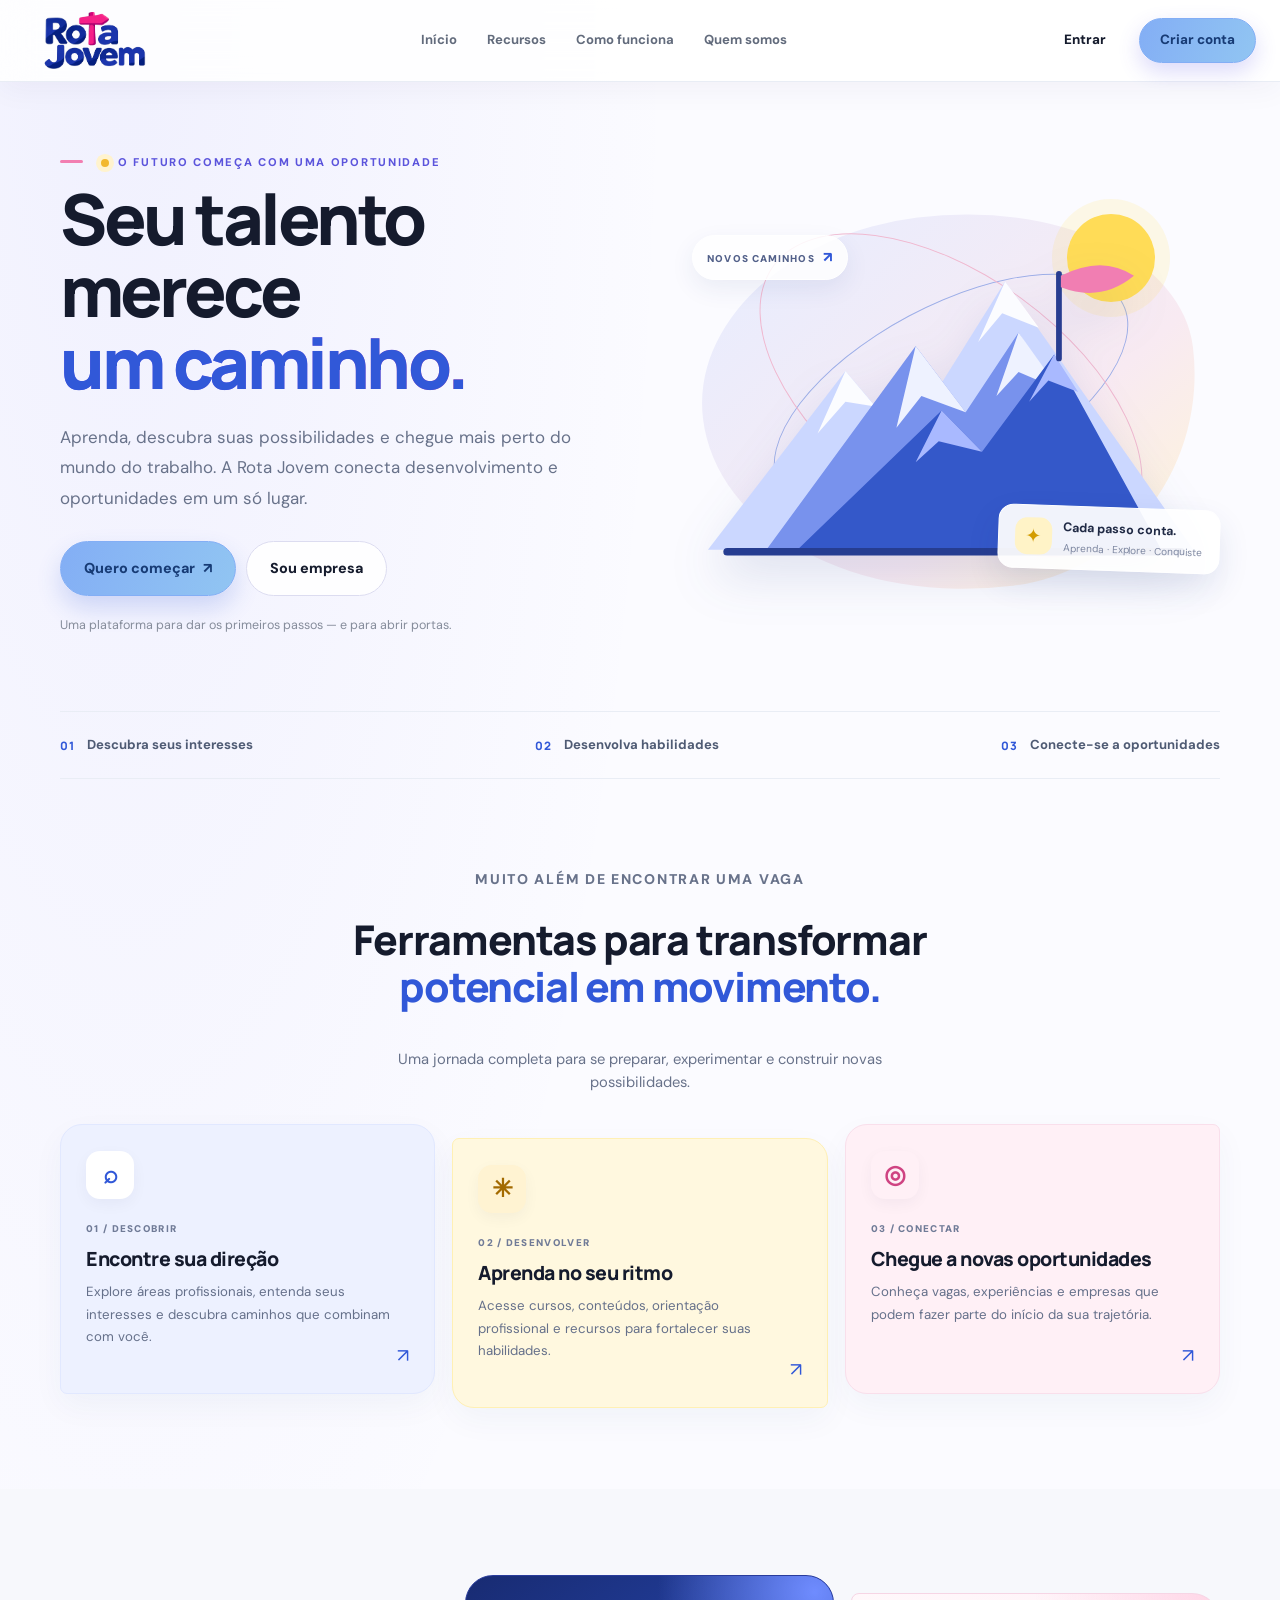
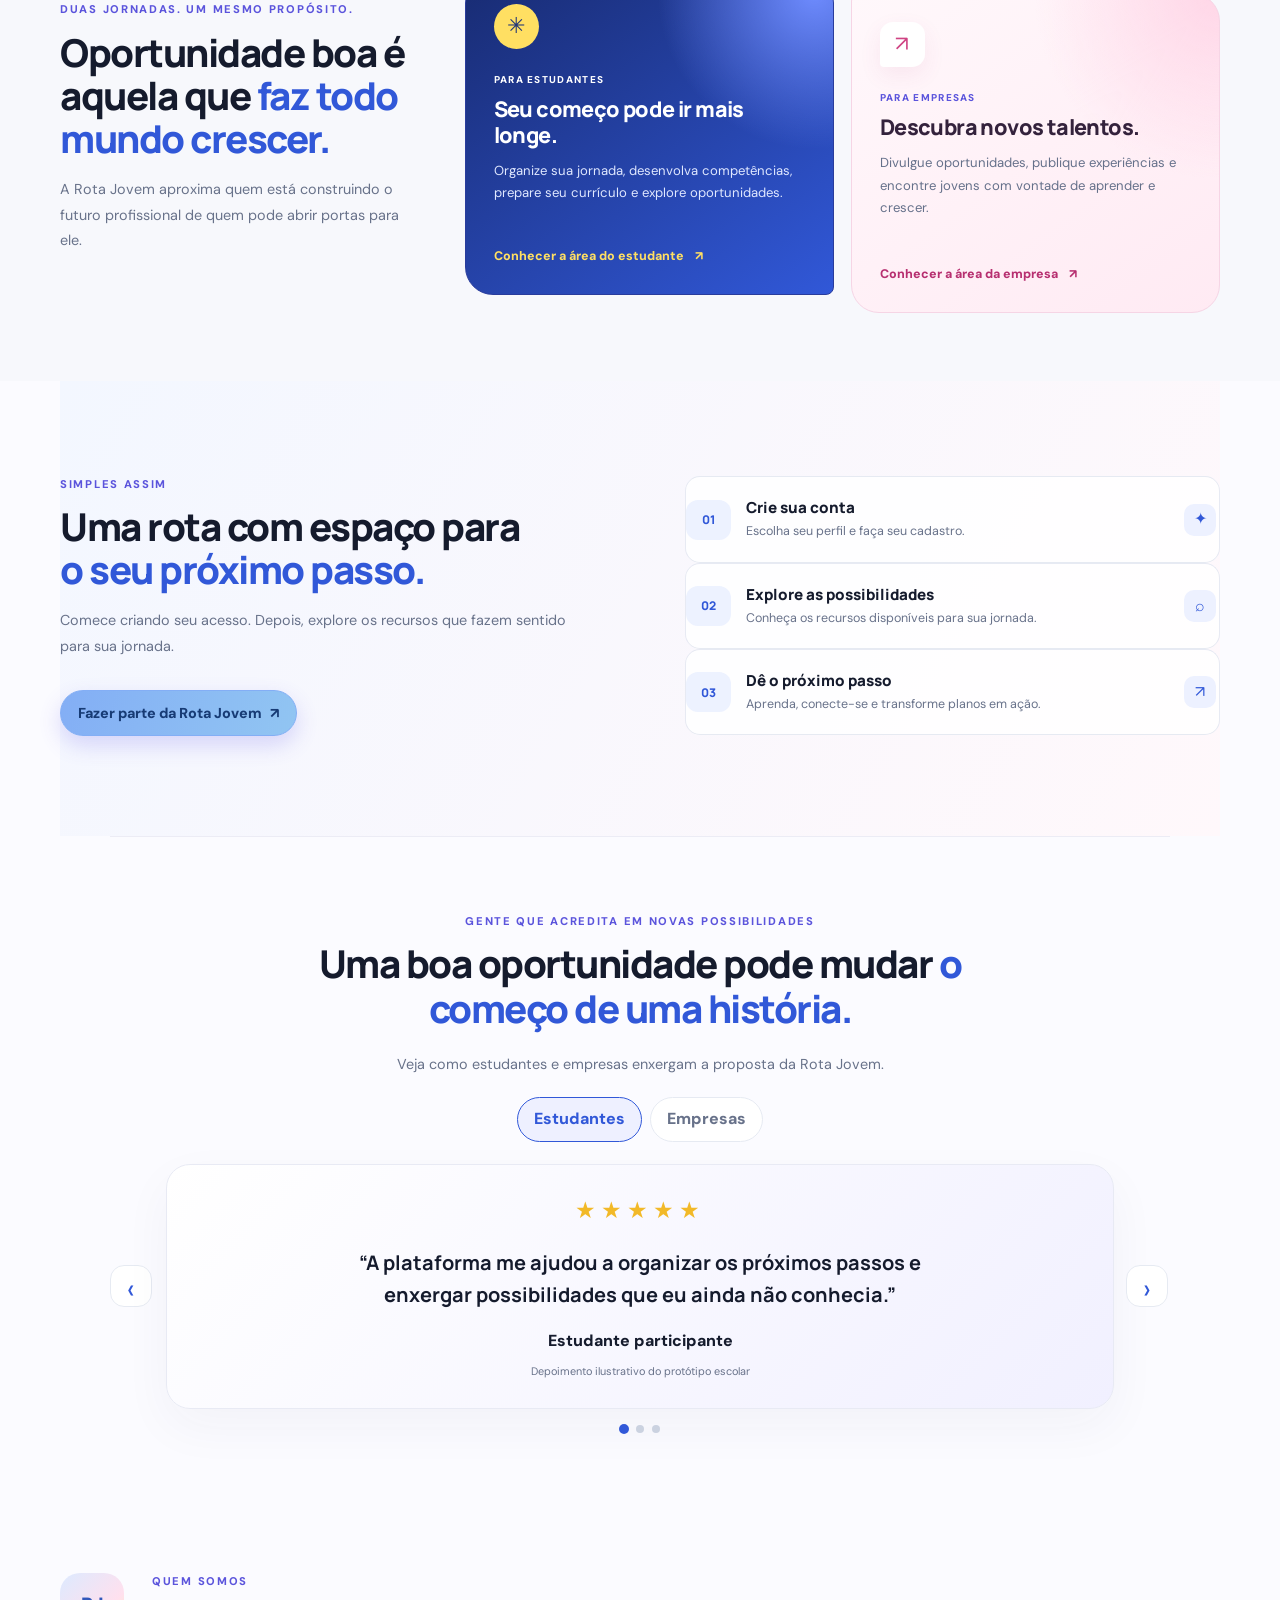
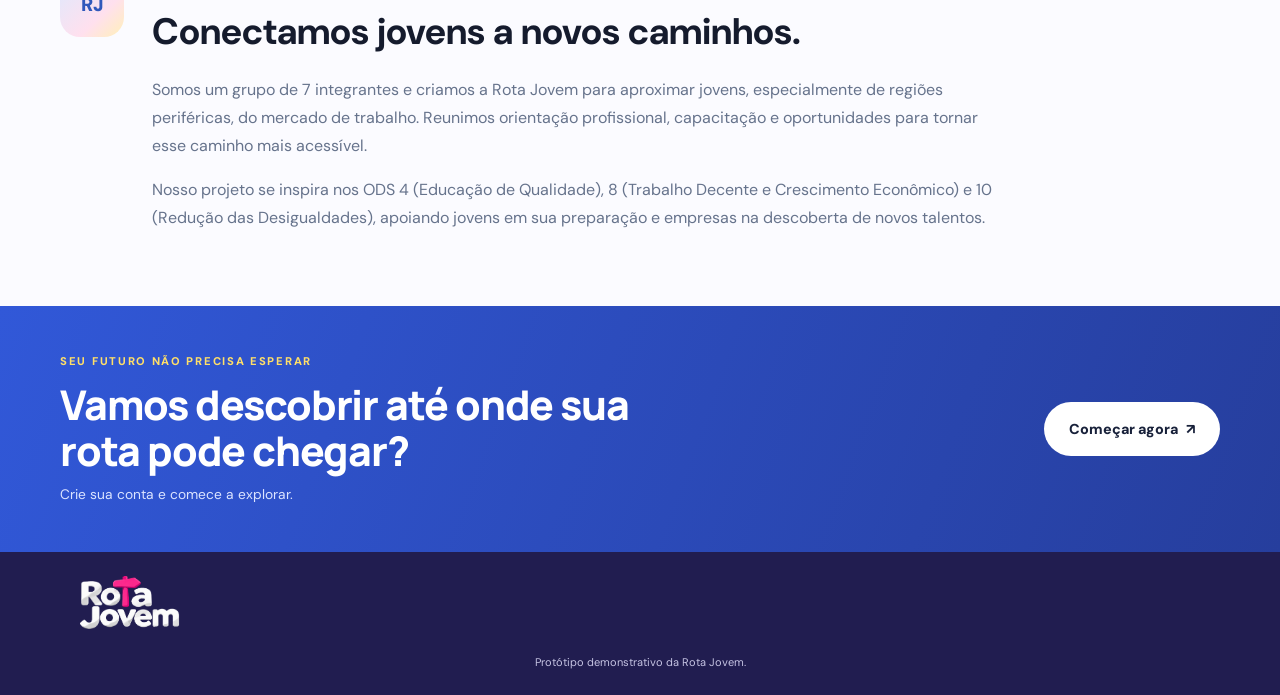
==== commit f99a5d95: "5- Corrigindo bugs do projeto" ====
--- a/index.html
+++ b/index.html
@@ -12,6 +12,24 @@
 </head>
 
 <body>
+  <div class="splash" id="splash" aria-hidden="true">
+    <div class="splash-inner">
+      <img class="splash-logo" src="./rotajovemlogo.jpeg" alt="">
+      <div class="splash-bar"><span></span></div>
+    </div>
+  </div>
+  <script>
+    (function () {
+      var s = document.getElementById('splash');
+      try { if (sessionStorage.getItem('rjSplashSeen')) { s.remove(); return; } sessionStorage.setItem('rjSplashSeen', '1'); } catch (e) {}
+      document.body.classList.add('splash-open');
+      var done = function () { if (!s.isConnected) return; s.remove(); document.body.classList.remove('splash-open'); };
+      s.addEventListener('animationend', function (e) { if (e.target === s) done(); });
+      s.addEventListener('click', done);
+      setTimeout(done, 2600);
+    })();
+  </script>
+
   <header class="topbar">
     <a class="brand" href="index.html#inicio"
       aria-label="Rota Jovem, início"><img src="./rotajovemlogo.jpeg" alt="logo"></a>
@@ -598,6 +616,11 @@
               <h1>Dados da empresa.</h1>
             </div>
           </div>
+          <form id="companyProfileForm" class="content-card form-stack"><label>Nome da empresa<input class="field" name="name"
+                required></label><label>E-mail<input class="field" name="email" type="email"
+                required></label><label>CNPJ<input class="field" name="cnpj" inputmode="numeric"
+                placeholder="00.000.000/0000-00" maxlength="18" required></label><button class="btn btn-primary"
+              type="submit">Salvar perfil</button></form>
         </section>
       </div>
     </section>
--- a/style.css
+++ b/style.css
@@ -5917,4 +5917,51 @@
     .ranking-row>b {
         font-size: .7rem;
     }
-}+}
+/* ===== Tela de abertura (splash) ===== */
+.splash {
+    position: fixed;
+    inset: 0;
+    z-index: 9999;
+    display: grid;
+    place-items: center;
+    background: #fff;
+    animation: splashOut .45s ease 1.6s forwards;
+    cursor: pointer;
+}
+.splash-inner {
+    display: grid;
+    justify-items: center;
+    gap: 22px;
+}
+.splash-logo {
+    width: min(240px, 60vw);
+    height: auto;
+    opacity: 0;
+    transform: translateY(8px);
+    animation: splashLogo .6s ease .1s forwards;
+}
+.splash-bar {
+    width: min(160px, 40vw);
+    height: 4px;
+    border-radius: 99px;
+    background: var(--line);
+    overflow: hidden;
+}
+.splash-bar span {
+    display: block;
+    height: 100%;
+    width: 0;
+    border-radius: inherit;
+    background: linear-gradient(90deg, var(--blue), var(--pink), var(--yellow));
+    animation: splashBar 1.2s ease .3s forwards;
+}
+body.splash-open { overflow: hidden; }
+@keyframes splashLogo { to { opacity: 1; transform: none; } }
+@keyframes splashBar { to { width: 100%; } }
+@keyframes splashOut { to { opacity: 0; visibility: hidden; } }
+@media (prefers-reduced-motion: reduce) {
+    .splash { animation-duration: .2s; animation-delay: .6s; }
+    .splash-logo { animation-duration: .01s; }
+    .splash-bar span { animation-duration: .5s; animation-delay: 0s; }
+}
